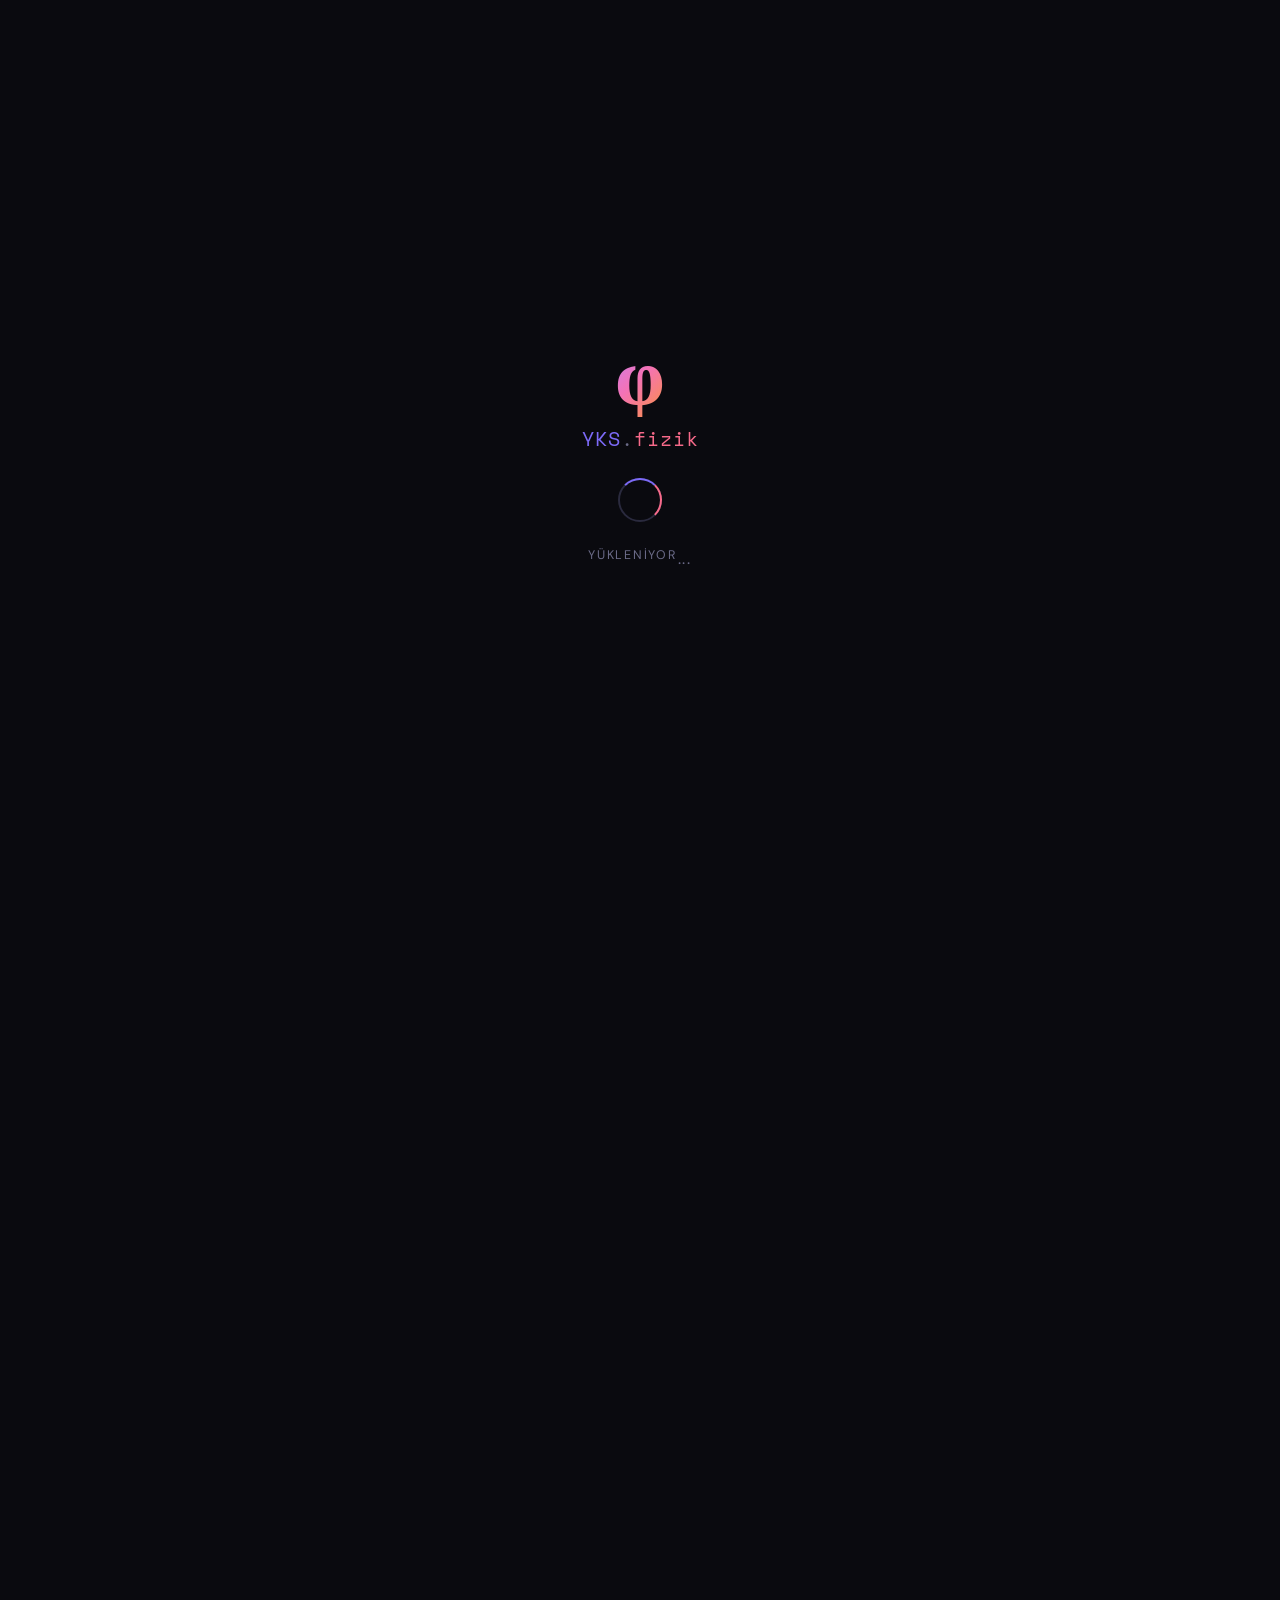
==== index.html @ a33276f8 "Add files via upload" ====
<!DOCTYPE html>
<html lang="tr">
<head>
<meta charset="UTF-8">
<meta name="viewport" content="width=device-width, initial-scale=1.0, viewport-fit=cover">
<meta name="theme-color" content="#0a0a0f">
<meta name="apple-mobile-web-app-capable" content="yes">
<meta name="apple-mobile-web-app-status-bar-style" content="black-translucent">
<title>YKS Fizik Formülleri</title>
<link href="https://fonts.googleapis.com/css2?family=Space+Mono:wght@400;700&family=Crimson+Pro:ital,wght@0,300;0,600;1,300&family=DM+Sans:wght@300;400;500&display=swap" rel="stylesheet">
<style>
  :root {
    --bg: #0a0a0f;
    --surface: #12121a;
    --card: #1a1a26;
    --border: #2a2a3e;
    --accent: #7c6af7;
    --accent2: #f76a8a;
    --accent3: #6af7c8;
    --text: #e8e8f0;
    --muted: #6b6b88;
    --tyt: #f7c26a;
    --ayt: #6af7c8;
  }

  [data-theme="light"] {
    --bg: #f4f4f8;
    --surface: #ffffff;
    --card: #ffffff;
    --border: #dcdce8;
    --accent: #6355d8;
    --accent2: #e84d73;
    --accent3: #0db88a;
    --text: #1a1a2e;
    --muted: #7a7a9a;
    --tyt: #c47d0a;
    --ayt: #0db88a;
  }

  /* ─── TEMA SEÇİCİ ──────────────────────────────────── */
  #themePicker {
    position: fixed;
    inset: 0;
    z-index: 9998;
    background: rgba(0,0,0,0.75);
    backdrop-filter: blur(12px);
    -webkit-backdrop-filter: blur(12px);
    display: flex;
    flex-direction: column;
    align-items: center;
    justify-content: center;
    gap: 2rem;
    opacity: 0;
    transition: opacity 0.5s ease;
    pointer-events: none;
  }
  #themePicker.visible {
    opacity: 1;
    pointer-events: all;
  }
  #themePicker.hide {
    opacity: 0;
    pointer-events: none;
  }

  .tp-title {
    font-family: 'Crimson Pro', serif;
    font-style: italic;
    font-weight: 300;
    font-size: clamp(1.6rem, 5vw, 2.4rem);
    color: #fff;
    letter-spacing: 0.03em;
    text-align: center;
  }
  .tp-subtitle {
    font-size: 0.85rem;
    color: rgba(255,255,255,0.5);
    text-align: center;
    margin-top: -1.4rem;
    letter-spacing: 0.05em;
  }

  .tp-cards {
    display: flex;
    gap: 1.5rem;
    flex-wrap: wrap;
    justify-content: center;
    padding: 0 1rem;
  }

  .tp-card {
    width: 160px;
    border-radius: 20px;
    padding: 0;
    cursor: pointer;
    border: 2px solid transparent;
    transition: transform 0.28s cubic-bezier(0.34,1.56,0.64,1),
                border-color 0.2s ease,
                box-shadow 0.25s ease;
    overflow: hidden;
    background: none;
    opacity: 0;
    animation: tpCardIn 0.5s cubic-bezier(0.34,1.56,0.64,1) forwards;
  }
  .tp-card.dark-card  { animation-delay: 0.15s; }
  .tp-card.light-card { animation-delay: 0.28s; }
  @keyframes tpCardIn {
    from { opacity:0; transform:translateY(28px) scale(0.88); }
    to   { opacity:1; transform:translateY(0) scale(1); }
  }
  .tp-card:hover  { transform: translateY(-8px) scale(1.04); }
  .tp-card:active { transform: scale(0.97); }
  .tp-card.dark-card  { box-shadow: 0 8px 32px rgba(0,0,0,0.5); }
  .tp-card.light-card { box-shadow: 0 8px 32px rgba(0,0,0,0.25); }
  .tp-card.dark-card:hover  { border-color:#7c6af7; box-shadow:0 16px 48px rgba(124,106,247,0.45); }
  .tp-card.light-card:hover { border-color:#6355d8; box-shadow:0 16px 48px rgba(99,85,216,0.4); }

  /* Dark preview */
  .tp-preview {
    width: 100%;
    height: 110px;
    position: relative;
    overflow: hidden;
  }
  .tp-preview-dark {
    background: #0a0a0f;
  }
  .tp-preview-light {
    background: #f4f4f8;
  }
  .tp-prev-bar {
    height: 18px;
    border-bottom: 1px solid;
    display: flex;
    align-items: center;
    padding: 0 8px;
    gap: 5px;
  }
  .tp-prev-bar-dark  { background: #12121a; border-color: #2a2a3e; }
  .tp-prev-bar-light { background: #ffffff; border-color: #dcdce8; }
  .tp-prev-dot { width: 5px; height: 5px; border-radius: 50%; }
  .tp-prev-line {
    margin: 6px 8px 3px;
    border-radius: 3px;
    height: 5px;
  }
  .tp-prev-line-dark  { background: #2a2a3e; }
  .tp-prev-line-light { background: #dcdce8; }
  .tp-prev-accent-dark  { background: #7c6af7; }
  .tp-prev-accent-light { background: #6355d8; }
  .tp-prev-card {
    margin: 5px 8px;
    border-radius: 6px;
    height: 28px;
    border: 1px solid;
  }
  .tp-prev-card-dark  { background: #1a1a26; border-color: #2a2a3e; }
  .tp-prev-card-light { background: #ffffff; border-color: #dcdce8; }

  .tp-card-label {
    padding: 0.65rem 1rem;
    font-family: 'DM Sans', sans-serif;
    font-size: 0.82rem;
    font-weight: 500;
    letter-spacing: 0.06em;
    text-transform: uppercase;
    display: flex;
    align-items: center;
    justify-content: space-between;
  }
  .tp-card-label-dark  { background: #12121a; color: #e8e8f0; }
  .tp-card-label-light { background: #ffffff; color: #1a1a2e; }
  .tp-badge {
    font-size: 0.65rem;
    padding: 2px 6px;
    border-radius: 20px;
  }
  .tp-badge-dark  { background: rgba(124,106,247,0.2); color: #7c6af7; }
  .tp-badge-light { background: rgba(99,85,216,0.12); color: #6355d8; }

  /* Tema toggle butonu header'da */
  .theme-toggle {
    background: var(--card);
    border: 1px solid var(--border);
    border-radius: 8px;
    padding: 0.3rem 0.6rem;
    cursor: pointer;
    font-size: 1rem;
    color: var(--muted);
    transition: all 0.2s, transform 0.18s cubic-bezier(0.34,1.56,0.64,1);
    flex-shrink: 0;
    line-height: 1;
  }
  .theme-toggle:hover  { border-color: var(--accent); color: var(--accent); transform: rotate(20deg) scale(1.15); }
  .theme-toggle:active { transform: scale(0.9); }
  /* ────────────────────────────────────────────────── */

  * { margin: 0; padding: 0; box-sizing: border-box; -webkit-tap-highlight-color: transparent; }

  html {
    overflow-x: hidden;
    max-width: 100%;
  }

  button { touch-action: manipulation; }

  body {
    background: var(--bg);
    color: var(--text);
    font-family: 'DM Sans', sans-serif;
    min-height: 100vh;
    overflow-x: hidden;
    max-width: 100%;
    width: 100%;
  }

  /* ─── LOADER ─────────────────────────────────────── */
  #loader {
    position: fixed; inset: 0; z-index: 9999; background: var(--bg);
    display: flex; flex-direction: column; align-items: center;
    justify-content: center; gap: 1.6rem;
    transition: opacity 0.7s ease, transform 0.7s ease;
  }
  #loader.hide { opacity: 0; transform: scale(1.04); pointer-events: none; }

  .loader-brand {
    display: flex; flex-direction: column; align-items: center; gap: 0.4rem;
    opacity: 0; animation: loaderFadeUp 0.7s cubic-bezier(0.34,1.56,0.64,1) 0.15s forwards;
  }
  .loader-phi {
    font-family: 'Crimson Pro', serif; font-size: 5rem; font-weight: 700;
    line-height: 1; opacity: 0;
    background: linear-gradient(135deg, #c084fc 0%, #f472b6 50%, #fb923c 100%);
    -webkit-background-clip: text; -webkit-text-fill-color: transparent; background-clip: text;
    animation: loaderFadeUp 0.7s cubic-bezier(0.34,1.56,0.64,1) 0.15s forwards,
               loaderPhiPulse 3s ease-in-out 1s infinite;
  }
  @keyframes loaderPhiPulse {
    0%,100% { filter: drop-shadow(0 0 16px rgba(192,132,252,0.5)); }
    50%     { filter: drop-shadow(0 0 36px rgba(244,114,182,0.9)); }
  }
  .loader-name { font-family: 'Space Mono', monospace; font-size: 1.25rem; letter-spacing: 0.05em; }
  .loader-yks   { color: var(--accent); }
  .loader-dot-sep { color: var(--muted); }
  .loader-fizik { color: var(--accent2); }

  .loader-spinner {
    width: 44px; height: 44px; position: relative; opacity: 0;
    animation: loaderFadeUp 0.6s ease 0.45s forwards;
  }
  .loader-spinner::before, .loader-spinner::after {
    content: ''; position: absolute; inset: 0; border-radius: 50%;
  }
  .loader-spinner::before { border: 2px solid var(--border); }
  .loader-spinner::after {
    border: 2px solid transparent;
    border-top-color: var(--accent); border-right-color: var(--accent2);
    animation: spin 0.9s cubic-bezier(0.5,0.1,0.5,0.9) infinite;
  }
  @keyframes spin { to { transform: rotate(360deg); } }

  .loader-status {
    font-family: 'DM Sans', sans-serif; font-size: 0.78rem;
    color: var(--muted); letter-spacing: 0.14em; text-transform: uppercase;
    opacity: 0; animation: loaderFadeUp 0.6s ease 0.65s forwards;
    display: flex; align-items: flex-end; gap: 1px;
  }
  .loader-dots span {
    display: inline-block;
    animation: dotBounce 1.4s ease-in-out infinite;
    font-size: 1rem; line-height: 0.5; vertical-align: bottom;
  }
  .loader-dots span:nth-child(1) { animation-delay: 0s; }
  .loader-dots span:nth-child(2) { animation-delay: 0.2s; }
  .loader-dots span:nth-child(3) { animation-delay: 0.4s; }
  @keyframes dotBounce {
    0%,80%,100% { opacity:0.3; transform:translateY(0); }
    40%          { opacity:1;   transform:translateY(-4px); }
  }

  @keyframes loaderFadeUp {
    from { opacity:0; transform:translateY(14px); }
    to   { opacity:1; transform:none; }
  }
  [data-theme="light"] #loader { background: #f4f4f8; }
  [data-theme="light"] .loader-spinner::before { border-color: #dcdce8; }
  [data-theme="light"] .loader-spinner::after  { border-top-color:#6355d8; border-right-color:#e84d73; }

  /* Ana içerik başlangıçta gizli */
  body.loading header,
  body.loading .hero,
  body.loading .main-layout,
  body.loading footer {
    opacity: 0;
    pointer-events: none;
  }
  body.site-reveal header,
  body.site-reveal .hero,
  body.site-reveal .main-layout,
  body.site-reveal footer {
    animation: revealSection 0.7s ease forwards;
  }
  body.site-reveal .hero    { animation-delay: 0.08s; }
  body.site-reveal .main-layout { animation-delay: 0.16s; }
  body.site-reveal footer   { animation-delay: 0.22s; }

  @keyframes revealSection {
    from { opacity: 0; transform: translateY(18px); }
    to   { opacity: 1; transform: none; }
  }
  /* ─────────────────────────────────────────────────── */


  body::before {
    content: '';
    position: fixed;
    inset: 0;
    background-image: url("data:image/svg+xml,%3Csvg viewBox='0 0 256 256' xmlns='http://www.w3.org/2000/svg'%3E%3Cfilter id='noise'%3E%3CfeTurbulence type='fractalNoise' baseFrequency='0.9' numOctaves='4' stitchTiles='stitch'/%3E%3C/filter%3E%3Crect width='100%25' height='100%25' filter='url(%23noise)' opacity='0.04'/%3E%3C/svg%3E");
    pointer-events: none;
    z-index: 0;
  }

  header {
    position: sticky;
    top: 0;
    z-index: 100;
    background: rgba(10,10,15,0.92);
    backdrop-filter: blur(20px);
    -webkit-backdrop-filter: blur(20px);
    border-bottom: 1px solid var(--border);
    padding: 0 2rem;
    display: flex;
    align-items: center;
    justify-content: space-between;
    height: 64px;
    gap: 1rem;
    width: 100%;
    max-width: 100vw;
  }

  .logo {
    font-family: 'Space Mono', monospace;
    font-size: 1.1rem;
    color: var(--accent);
    letter-spacing: -0.02em;
    flex-shrink: 0;
  }
  .logo span { color: var(--accent2); }
  .logo-search-icon { display: none; font-size: 0.8rem; opacity: 0.7; }

  .header-center {
    flex: 1;
    display: flex;
    justify-content: center;
  }

  .header-right {
    display: flex;
    gap: 0.5rem;
    align-items: center;
    flex-shrink: 0;
  }
  .search-bar {
    display: flex;
    align-items: center;
    gap: 0.5rem;
    background: var(--card);
    border: 1px solid var(--border);
    border-radius: 10px;
    padding: 0.45rem 1rem;
    width: 260px;
    transition: width 0.38s cubic-bezier(0.4,0,0.2,1),
                border-color 0.25s ease,
                background 0.25s ease,
                box-shadow 0.25s ease,
                border-radius 0.25s ease;
  }
  .search-bar:focus-within {
    border-color: var(--accent);
    background: rgba(124,106,247,0.07);
    box-shadow: 0 0 0 3px rgba(124,106,247,0.15), 0 4px 24px rgba(124,106,247,0.12);
    width: 320px;
    border-radius: 12px;
  }
  .search-bar input {
    background: none;
    border: none;
    outline: none;
    color: var(--text);
    font-family: 'DM Sans', sans-serif;
    font-size: 0.9rem;
    width: 100%;
    transition: font-size 0.2s ease;
  }
  .search-bar:focus-within input { font-size: 0.95rem; }
  .search-bar input::placeholder { color: var(--muted); transition: color 0.2s; }
  .search-bar:focus-within input::placeholder { color: rgba(107,107,136,0.45); }
  .search-icon {
    color: var(--muted);
    font-size: 0.9rem;
    flex-shrink: 0;
    transition: transform 0.35s cubic-bezier(0.34,1.56,0.64,1), color 0.2s;
  }
  .search-bar:focus-within .search-icon {
    color: var(--accent);
    transform: scale(1.25) rotate(-10deg);
  }
  .search-clear-btn, .search-go-btn {
    background: none; border: none; cursor: pointer;
    color: var(--muted); font-size: 0.85rem; padding: 0 2px;
    line-height: 1; flex-shrink: 0;
    transition: color 0.15s, transform 0.15s;
  }
  .search-clear-btn:hover { color: var(--accent2); transform: scale(1.2); }
  .search-go-btn { font-size: 1rem; }
  .search-go-btn:hover { color: var(--accent); transform: scale(1.15); }

  /* ─── MOBİL ARAMA OVERLAY ─────────────────────── */
  #mobileSearchOverlay {
    display: none;
    position: fixed;
    top: 0; left: 0; right: 0; bottom: 0;
    z-index: 500;
    background: rgba(0,0,0,0.55);
    backdrop-filter: blur(6px);
    -webkit-backdrop-filter: blur(6px);
    opacity: 0;
    transition: opacity 0.25s ease;
    align-items: flex-start;
    justify-content: center;
    padding-top: 12px;
  }
  #mobileSearchOverlay.open    { display: flex; opacity: 1; }
  #mobileSearchOverlay.closing { opacity: 0; }
  .mobile-search-bar {
    display: flex; align-items: center; gap: 0.5rem;
    background: var(--card); border: 1.5px solid var(--accent);
    border-radius: 14px; padding: 0.65rem 1rem;
    width: calc(100vw - 2rem); max-width: 460px;
    box-shadow: 0 8px 32px rgba(124,106,247,0.25);
    animation: mobileSearchIn 0.3s cubic-bezier(0.34,1.56,0.64,1) both;
  }
  @keyframes mobileSearchIn {
    from { opacity:0; transform: translateY(-16px) scale(0.96); }
    to   { opacity:1; transform: none; }
  }
  .mobile-search-bar input {
    background: none; border: none; outline: none;
    color: var(--text); font-family: 'DM Sans', sans-serif;
    font-size: 1rem; width: 100%;
  }
  .mobile-search-bar input::placeholder { color: var(--muted); }
  .mobile-search-close {
    background: none; border: none; cursor: pointer;
    color: var(--muted); font-size: 1.1rem; flex-shrink: 0;
    transition: color 0.15s, transform 0.2s;
  }
  .mobile-search-close:hover { color: var(--accent2); transform: rotate(90deg); }
  /* ────────────────────────────────────────────────── */

  .welcome-type {
    font-family: 'Crimson Pro', serif;
    font-style: italic;
    font-weight: 400;
    font-size: 1.15rem;
    letter-spacing: 0.06em;
    white-space: nowrap;
    overflow: hidden;
    background: linear-gradient(
      110deg,
      #c084fc 0%,
      #f472b6 30%,
      #fb923c 55%,
      #a78bfa 80%,
      #c084fc 100%
    );
    background-size: 200% auto;
    -webkit-background-clip: text;
    -webkit-text-fill-color: transparent;
    background-clip: text;
    animation: welcomeShimmer 3.5s linear infinite;
    filter: drop-shadow(0 0 8px rgba(192,132,252,0.35));
  }
  @keyframes welcomeShimmer {
    0%   { background-position: 0% center; }
    100% { background-position: 200% center; }
  }
  [data-theme="light"] .welcome-type {
    background: linear-gradient(110deg, #7c3aed 0%, #db2777 35%, #ea580c 60%, #6d28d9 100%);
    background-size: 200% auto;
    -webkit-background-clip: text;
    -webkit-text-fill-color: transparent;
    background-clip: text;
    filter: drop-shadow(0 0 6px rgba(124,58,237,0.2));
    animation: welcomeShimmer 3.5s linear infinite;
  }
  .badge-filter {
    padding: 0.3rem 0.8rem;
    border-radius: 20px;
    font-size: 0.75rem;
    font-weight: 500;
    cursor: pointer;
    border: 1px solid transparent;
    transition: all 0.2s;
    letter-spacing: 0.05em;
    text-transform: uppercase;
  }
  .badge-filter.tyt { border-color: var(--tyt); color: var(--tyt); }
  .badge-filter.tyt.active, .badge-filter.tyt:hover { background: var(--tyt); color: #0a0a0f; }
  .badge-filter.ayt { border-color: var(--ayt); color: var(--ayt); }
  .badge-filter.ayt.active, .badge-filter.ayt:hover { background: var(--ayt); color: #0a0a0f; }
  .badge-filter.all { border-color: var(--accent); color: var(--accent); }
  .badge-filter.all.active, .badge-filter.all:hover { background: var(--accent); color: #fff; }

  /* HERO */
  .hero {
    text-align: center;
    padding: 4rem 2rem 2rem;
    position: relative;
    width: 100%;
    box-sizing: border-box;
  }
  .hero-glow {
    position: absolute;
    top: 0; left: 50%; transform: translateX(-50%);
    width: 600px; height: 300px;
    background: radial-gradient(ellipse, rgba(124,106,247,0.15) 0%, transparent 70%);
    pointer-events: none;
  }
  .hero h1 {
    font-family: 'Crimson Pro', serif;
    font-size: clamp(2.5rem, 6vw, 4.5rem);
    font-weight: 300;
    line-height: 1.1;
    letter-spacing: -0.02em;
    margin-bottom: 1rem;
  }
  .hero h1 em { font-style: italic; color: var(--accent); }
  .hero p { color: var(--muted); font-size: 1rem; max-width: 500px; margin: 0 auto 2rem; }

  .stats-row {
    display: flex;
    justify-content: center;
    gap: 3rem;
    margin-bottom: 1rem;
  }
  .stat { text-align: center; }
  .stat-num {
    font-family: 'Space Mono', monospace;
    font-size: 1.6rem;
    color: var(--accent);
    display: block;
  }
  .stat-label { font-size: 0.75rem; color: var(--muted); text-transform: uppercase; letter-spacing: 0.1em; }

  /* LAYOUT */
  .main-layout {
    display: grid;
    grid-template-columns: 260px 1fr;
    gap: 0;
    max-width: 1400px;
    width: 100%;
    margin: 0 auto;
    padding: 0 1rem 4rem;
    box-sizing: border-box;
  }

  /* SIDEBAR */
  .sidebar {
    position: sticky;
    top: 64px;
    height: calc(100vh - 64px);
    overflow-y: auto;
    padding: 1.5rem 1rem;
    border-right: 1px solid var(--border);
    scrollbar-width: thin;
    scrollbar-color: var(--border) transparent;
    z-index: 10;
  }

  .sidebar-section { margin-bottom: 1.5rem; }
  .sidebar-sep { display: none; }
  .sidebar-title {
    font-size: 0.65rem;
    color: var(--muted);
    text-transform: uppercase;
    letter-spacing: 0.15em;
    margin-bottom: 0.5rem;
    padding-left: 0.5rem;
  }

  .nav-item {
    display: flex;
    align-items: center;
    gap: 0.6rem;
    padding: 0.5rem 0.8rem;
    border-radius: 6px;
    cursor: pointer;
    transition: all 0.18s ease, transform 0.15s cubic-bezier(0.34,1.56,0.64,1);
    font-size: 0.875rem;
    color: var(--muted);
    margin-bottom: 2px;
    border: 1px solid transparent;
  }
  .nav-item:hover  { background: var(--card); color: var(--text); transform: translateX(3px); }
  .nav-item:active { transform: scale(0.97) translateX(2px); }
  .nav-item.active { background: rgba(124,106,247,0.15); color: var(--accent); border-color: rgba(124,106,247,0.3); transform: translateX(3px); }
  .nav-item .nav-icon { font-size: 1rem; width: 20px; text-align: center; }
  .nav-item .nav-badge {
    margin-left: auto;
    font-family: 'Space Mono', monospace;
    font-size: 0.65rem;
    padding: 1px 5px;
    border-radius: 3px;
    background: var(--border);
    color: var(--muted);
  }
  .nav-item.active .nav-badge { background: rgba(124,106,247,0.3); color: var(--accent); }
  .nav-tyt .nav-badge { background: rgba(247,194,106,0.15); color: var(--tyt); }
  .nav-ayt .nav-badge { background: rgba(106,247,200,0.15); color: var(--ayt); }

  /* CONTENT */
  .content { padding: 1.5rem 2rem; }

  /* TOPIC SECTION */
  .topic-section { margin-bottom: 3rem; animation: fadeIn 0.4s ease; }
  @keyframes fadeIn { from { opacity: 0; transform: translateY(12px); } to { opacity: 1; transform: none; } }

  .topic-header {
    display: flex;
    align-items: center;
    gap: 1rem;
    margin-bottom: 1.2rem;
    padding-bottom: 0.8rem;
    border-bottom: 1px solid var(--border);
  }
  .topic-icon { font-size: 1.8rem; }
  .topic-title-group h2 {
    font-family: 'Crimson Pro', serif;
    font-size: 1.6rem;
    font-weight: 600;
    letter-spacing: -0.02em;
  }
  .topic-title-group p { color: var(--muted); font-size: 0.8rem; }
  .topic-level {
    margin-left: auto;
    display: flex;
    gap: 0.3rem;
  }
  .level-pill {
    font-size: 0.65rem;
    font-weight: 600;
    padding: 2px 8px;
    border-radius: 20px;
    letter-spacing: 0.08em;
    text-transform: uppercase;
  }
  .level-pill.tyt { background: rgba(247,194,106,0.15); color: var(--tyt); border: 1px solid rgba(247,194,106,0.3); }
  .level-pill.ayt { background: rgba(106,247,200,0.15); color: var(--ayt); border: 1px solid rgba(106,247,200,0.3); }

  /* FORMULA GRID */
  .formula-grid {
    display: grid;
    grid-template-columns: repeat(auto-fill, minmax(300px, 1fr));
    gap: 1rem;
  }

  .formula-card::before {
    content: '';
    position: absolute;
    top: 0; left: 0; right: 0;
    height: 2px;
    background: linear-gradient(90deg, var(--accent), var(--accent2));
    opacity: 0;
    transition: opacity 0.2s;
  }
  .formula-card:hover { border-color: rgba(124,106,247,0.4); transform: translateY(-2px); box-shadow: 0 8px 32px rgba(124,106,247,0.1); }
  .formula-card:hover::before { opacity: 1; }
  .formula-card.bookmarked { border-color: rgba(247,194,106,0.4); }
  .formula-card.bookmarked::before { background: linear-gradient(90deg, var(--tyt), var(--accent2)); opacity: 1; }

  .formula-name {
    font-size: 0.75rem;
    text-transform: uppercase;
    letter-spacing: 0.1em;
    color: var(--muted);
    margin-bottom: 0.6rem;
    display: flex;
    align-items: center;
    justify-content: space-between;
  }
  .formula-name .bm-btn {
    background: none;
    border: none;
    cursor: pointer;
    color: var(--muted);
    font-size: 0.9rem;
    transition: color 0.2s, transform 0.3s cubic-bezier(0.34,1.56,0.64,1);
    padding: 0;
  }
  .formula-name .bm-btn:hover  { color: var(--tyt); transform: scale(1.3) rotate(10deg); }
  .formula-name .bm-btn:active { transform: scale(0.9); }
  .formula-name .bm-btn.active { color: var(--tyt); animation: starPop 0.4s cubic-bezier(0.34,1.56,0.64,1); }
  @keyframes starPop {
    0%   { transform: scale(1); }
    40%  { transform: scale(1.6) rotate(20deg); }
    100% { transform: scale(1) rotate(0deg); }
  }

  .formula-eq {
    font-family: 'Space Mono', monospace;
    font-size: 1.1rem;
    color: var(--text);
    margin-bottom: 0.8rem;
    line-height: 1.6;
    background: rgba(255,255,255,0.03);
    padding: 0.6rem 0.8rem;
    border-radius: 6px;
    border-left: 2px solid var(--accent);
    word-break: break-word;
    overflow-wrap: anywhere;
    white-space: pre-wrap;
    max-width: 100%;
  }
  .formula-eq sub, .formula-eq sup { font-size: 0.7em; }

  .formula-vars {
    display: flex;
    flex-wrap: wrap;
    gap: 0.4rem;
    margin-bottom: 0.8rem;
  }
  .var-tag {
    font-family: 'Space Mono', monospace;
    font-size: 0.7rem;
    padding: 2px 8px;
    background: var(--surface);
    border: 1px solid var(--border);
    border-radius: 4px;
    color: var(--accent3);
  }
  .var-tag span { color: var(--muted); }

  .formula-note {
    font-size: 0.78rem;
    color: var(--muted);
    line-height: 1.5;
    border-top: 1px solid var(--border);
    padding-top: 0.6rem;
    display: none;
  }
  .formula-card.expanded .formula-note { display: block; }
  .expand-btn {
    background: none;
    border: none;
    cursor: pointer;
    color: var(--muted);
    font-size: 0.72rem;
    margin-top: 0.5rem;
    padding: 0;
    transition: color 0.2s, transform 0.2s ease;
    display: flex;
    align-items: center;
    gap: 0.3rem;
  }
  .expand-btn:hover  { color: var(--accent); transform: translateX(2px); }
  .expand-btn:active { transform: scale(0.95); }

  .formula-card {
    background: var(--card);
    border: 1px solid var(--border);
    border-radius: 12px;
    padding: 1.2rem;
    transition: border-color 0.2s, transform 0.22s cubic-bezier(0.34,1.56,0.64,1), box-shadow 0.2s;
    position: relative;
    overflow: hidden;
    cursor: pointer;
  }
  .formula-card:active { transform: scale(0.98); }

  /* PROGRESS BAR */
  .progress-section {
    background: var(--card);
    border: 1px solid var(--border);
    border-radius: 12px;
    padding: 1rem 1.5rem;
    margin-bottom: 2rem;
  }
  .progress-title { font-size: 0.8rem; color: var(--muted); margin-bottom: 0.5rem; }
  .progress-bar-outer { background: var(--border); border-radius: 4px; height: 6px; overflow: hidden; }
  .progress-bar-inner { height: 100%; background: linear-gradient(90deg, var(--accent), var(--accent2)); border-radius: 4px; transition: width 0.4s; }

  /* EMPTY STATE */
  .empty-state {
    text-align: center;
    padding: 4rem 2rem;
    color: var(--muted);
    display: none;
  }
  .empty-state.visible { display: block; }
  .empty-state h3 { font-size: 1.2rem; margin-bottom: 0.5rem; color: var(--text); }

  /* QUICK QUIZ */
  .quiz-banner {
    background: linear-gradient(135deg, rgba(124,106,247,0.15), rgba(247,106,138,0.1));
    border: 1px solid rgba(124,106,247,0.3);
    border-radius: 12px;
    padding: 1.2rem 1.5rem;
    margin-bottom: 2rem;
    display: flex;
    align-items: center;
    gap: 1rem;
  }
  .quiz-icon { font-size: 2rem; }
  .quiz-text h3 { font-size: 1rem; font-weight: 500; margin-bottom: 0.2rem; }
  .quiz-text p { font-size: 0.8rem; color: var(--muted); }
  .quiz-btn {
    margin-left: auto;
    background: var(--accent);
    color: white;
    border: none;
    padding: 0.5rem 1.2rem;
    border-radius: 8px;
    cursor: pointer;
    font-family: 'DM Sans', sans-serif;
    font-size: 0.85rem;
    font-weight: 500;
    white-space: nowrap;
    transition: opacity 0.2s, transform 0.18s cubic-bezier(0.34,1.56,0.64,1), box-shadow 0.2s;
  }
  .quiz-btn:hover  { opacity:0.9; transform:scale(1.06); box-shadow:0 4px 18px rgba(124,106,247,0.4); }
  .quiz-btn:active { transform:scale(0.96); }

  /* MODAL */
  .modal-overlay {
    display: none;
    position: fixed;
    inset: 0;
    background: rgba(0,0,0,0.7);
    backdrop-filter: blur(8px);
    -webkit-backdrop-filter: blur(8px);
    z-index: 1000;
    align-items: center;
    justify-content: center;
    opacity: 0;
  }
  .modal-overlay.open {
    display: flex;
    animation: overlayIn 0.3s ease forwards;
  }
  .modal-overlay.closing {
    display: flex;
    animation: overlayOut 0.28s ease forwards;
  }
  @keyframes overlayIn  { from { opacity:0 } to { opacity:1 } }
  @keyframes overlayOut { from { opacity:1 } to { opacity:0 } }

  .modal {
    background: var(--card);
    border: 1px solid var(--border);
    border-radius: 16px;
    padding: 2rem;
    max-width: 480px;
    width: 90%;
    position: relative;
    animation: modalIn 0.35s cubic-bezier(0.34,1.56,0.64,1) forwards;
  }
  .modal-overlay.closing .modal {
    animation: modalOut 0.25s ease forwards;
  }
  @keyframes modalIn  { from { opacity:0; transform:scale(0.88) translateY(24px) } to { opacity:1; transform:scale(1) translateY(0) } }
  @keyframes modalOut { from { opacity:1; transform:scale(1) translateY(0) } to { opacity:0; transform:scale(0.92) translateY(12px) } }
  .modal h3 { font-family: 'Crimson Pro', serif; font-size: 1.6rem; margin-bottom: 0.3rem; }
  .modal-q { color: var(--muted); font-size: 0.9rem; margin-bottom: 1.5rem; }
  .modal-formula {
    font-family: 'Space Mono', monospace;
    font-size: 1.1rem;
    background: var(--surface);
    padding: 1rem;
    border-radius: 8px;
    text-align: center;
    margin-bottom: 1.5rem;
    border-left: 3px solid var(--accent);
  }
  .quiz-options { display: grid; gap: 0.6rem; }
  .quiz-option {
    background: var(--surface);
    border: 1px solid var(--border);
    border-radius: 8px;
    padding: 0.7rem 1rem;
    cursor: pointer;
    font-family: 'Space Mono', monospace;
    font-size: 0.9rem;
    text-align: left;
    color: var(--text);
    transition: all 0.18s ease, transform 0.18s cubic-bezier(0.34,1.56,0.64,1);
    animation: optionIn 0.3s ease both;
  }
  .quiz-option:nth-child(1) { animation-delay: 0.05s; }
  .quiz-option:nth-child(2) { animation-delay: 0.10s; }
  .quiz-option:nth-child(3) { animation-delay: 0.15s; }
  .quiz-option:nth-child(4) { animation-delay: 0.20s; }
  @keyframes optionIn { from { opacity:0; transform:translateX(-12px); } to { opacity:1; transform:none; } }
  .quiz-option:hover  { border-color:var(--accent); background:rgba(124,106,247,0.08); transform:translateX(4px); }
  .quiz-option:active { transform:scale(0.97); }
  .quiz-option.correct { border-color:var(--ayt); background:rgba(106,247,200,0.1); color:var(--ayt); animation:correctPop 0.4s cubic-bezier(0.34,1.56,0.64,1); }
  .quiz-option.wrong   { border-color:var(--accent2); background:rgba(247,106,138,0.1); color:var(--accent2); animation:wrongShake 0.4s ease; }
  @keyframes correctPop  { 0%{transform:scale(1)} 50%{transform:scale(1.04)} 100%{transform:scale(1)} }
  @keyframes wrongShake  { 0%{transform:translateX(0)} 20%{transform:translateX(-6px)} 40%{transform:translateX(6px)} 60%{transform:translateX(-4px)} 80%{transform:translateX(4px)} 100%{transform:translateX(0)} }
  .quiz-result { text-align: center; padding: 1rem; font-size: 0.9rem; color: var(--muted); display: none; }
  .quiz-result.show { display: block; }
  .close-modal {
    position: absolute;
    top: 1rem; right: 1rem;
    background: none; border: none;
    color: var(--muted); cursor: pointer;
    font-size: 1.2rem;
  }
  .modal-btns { display: flex; gap: 0.5rem; margin-top: 1rem; }
  .modal-btn {
    flex: 1;
    padding: 0.6rem;
    border-radius: 8px;
    border: none;
    cursor: pointer;
    font-family: 'DM Sans', sans-serif;
    font-size: 0.85rem;
    font-weight: 500;
    transition: opacity 0.2s;
    display: none;
  }
  .modal-btn.show { display: block; }
  .modal-btn.next { background: var(--accent); color: white; }
  .modal-btn.exit { background: var(--surface); color: var(--muted); border: 1px solid var(--border); }
  .modal-btn:hover  { opacity: 0.88; transform: translateY(-1px); }
  .modal-btn:active { transform: scale(0.97); opacity: 1; }
  .modal-btn { transition: opacity 0.2s, transform 0.18s cubic-bezier(0.34,1.56,0.64,1); }

  @media (max-width: 768px) {
    .main-layout { grid-template-columns: 1fr; padding: 0 0 3rem; }
    .sidebar {
      position: relative; height: auto; border-right: none;
      border-bottom: 1px solid var(--border); padding: 0.5rem 0.75rem;
      overflow-x: auto; overflow-y: hidden;
      -webkit-overflow-scrolling: touch; scrollbar-width: none;
      z-index: 20;
      top: auto;
    }
    .sidebar::-webkit-scrollbar { display: none; }
    /* Mobil sidebar: yatay chip şeridi */
    #sidebar {
      display: flex;
      flex-direction: row;
      flex-wrap: nowrap;
      gap: 0.35rem;
      align-items: center;
      padding-bottom: 2px;
    }
    .sidebar-section { display: contents; }
    .sidebar-title { display: none; }
    .sidebar-sep {
      display: block;
      width: 1px;
      min-width: 1px;
      height: 22px;
      background: var(--border);
      flex-shrink: 0;
      align-self: center;
      margin: 0 2px;
    }
    .nav-item {
      flex-shrink: 0;
      padding: 0.32rem 0.7rem;
      font-size: 0.75rem;
      border-radius: 20px;
      white-space: nowrap;
      transform: none !important;
      margin-bottom: 0;
    }
    .nav-item:hover  { transform: none !important; }
    .nav-item .nav-icon { font-size: 0.8rem; width: auto; }
    .nav-item .nav-badge { font-size: 0.58rem; padding: 1px 4px; }
    /* Header mobil */
    header { padding: 0 0.85rem; gap: 0.5rem; max-width: 100vw; }
    .header-center { display: none; }
    .logo-search-icon { display: inline; }
    .logo {
      font-size: 0.92rem; cursor: pointer;
      padding: 0.28rem 0.65rem;
      background: var(--card);
      border: 1px solid var(--border);
      border-radius: 10px;
      transition: border-color 0.2s, transform 0.18s cubic-bezier(0.34,1.56,0.64,1);
      user-select: none;
      display: flex; align-items: center; gap: 0.3rem;
    }
    .logo:active { transform: scale(0.94); }
    .welcome-type { font-size: 0.82rem; }
    .content { padding: 0.75rem; width: 100%; box-sizing: border-box; }
    .formula-grid { grid-template-columns: 1fr; width: 100%; }
    .formula-card { width: 100%; box-sizing: border-box; }
    .formula-eq { font-size: 0.88rem; }
    .quiz-option { font-size: 0.8rem; word-break: break-word; }
    .modal { padding: 1.25rem; width: 95%; }
    .bm-btn { min-width: 28px; min-height: 28px; display: flex; align-items: center; justify-content: center; }
    .stats-row { gap: 1.5rem; }
    .hero { padding: 2rem 0.75rem 1.25rem; }
  }
  @media (max-width: 380px) {
    .logo { font-size: 0.82rem; }
    .welcome-type { font-size: 0.72rem; }
  }

  /* ─── FORMÜL DETAY MODALİ ─────────────────────────── */
  #formulaModal {
    display: none;
    position: fixed;
    inset: 0;
    z-index: 2000;
    align-items: center;
    justify-content: center;
    background: rgba(0,0,0,0);
    backdrop-filter: blur(0px);
    -webkit-backdrop-filter: blur(0px);
    transition: background 0.35s ease, backdrop-filter 0.35s ease, -webkit-backdrop-filter 0.35s ease;
  }
  #formulaModal.open {
    display: flex;
    background: rgba(0,0,0,0.72);
    backdrop-filter: blur(10px);
    -webkit-backdrop-filter: blur(10px);
    animation: fmOverlayIn 0.35s ease forwards;
  }
  #formulaModal.closing {
    animation: fmOverlayOut 0.28s ease forwards;
  }
  @keyframes fmOverlayIn  { from { opacity:0 } to { opacity:1 } }
  @keyframes fmOverlayOut { from { opacity:1 } to { opacity:0 } }

  .fm-box {
    background: var(--card);
    border: 1px solid var(--border);
    border-radius: 20px;
    padding: 2rem 2rem 1.5rem;
    max-width: 520px;
    width: 92%;
    position: relative;
    animation: fmBoxIn 0.4s cubic-bezier(0.34,1.56,0.64,1) forwards;
    overflow: hidden;
  }
  #formulaModal.closing .fm-box {
    animation: fmBoxOut 0.26s ease forwards;
  }
  @keyframes fmBoxIn  {
    from { opacity:0; transform: scale(0.6) translateY(40px); }
    to   { opacity:1; transform: scale(1) translateY(0); }
  }
  @keyframes fmBoxOut {
    from { opacity:1; transform: scale(1) translateY(0); }
    to   { opacity:0; transform: scale(0.75) translateY(20px); }
  }

  /* Üst gradient şerit */
  .fm-box::before {
    content: '';
    position: absolute;
    top: 0; left: 0; right: 0;
    height: 3px;
    background: linear-gradient(90deg, var(--accent), var(--accent2), var(--accent3));
    border-radius: 20px 20px 0 0;
  }

  .fm-close {
    position: absolute;
    top: 1rem; right: 1rem;
    background: var(--surface);
    border: 1px solid var(--border);
    border-radius: 8px;
    width: 32px; height: 32px;
    cursor: pointer;
    color: var(--muted);
    font-size: 1rem;
    display: flex; align-items: center; justify-content: center;
    transition: all 0.2s, transform 0.2s cubic-bezier(0.34,1.56,0.64,1);
  }
  .fm-close:hover  { border-color: var(--accent2); color: var(--accent2); transform: rotate(90deg) scale(1.1); }
  .fm-close:active { transform: scale(0.88); }

  .fm-topic-badge {
    font-size: 0.65rem;
    text-transform: uppercase;
    letter-spacing: 0.12em;
    color: var(--accent);
    font-family: 'Space Mono', monospace;
    margin-bottom: 0.5rem;
    display: flex;
    align-items: center;
    gap: 0.4rem;
  }

  .fm-title {
    font-family: 'Crimson Pro', serif;
    font-size: 1.7rem;
    font-weight: 600;
    letter-spacing: -0.02em;
    margin-bottom: 1.2rem;
    line-height: 1.2;
    color: var(--text);
  }

  .fm-eq {
    font-family: 'Space Mono', monospace;
    font-size: 1.15rem;
    background: rgba(124,106,247,0.08);
    border: 1px solid rgba(124,106,247,0.25);
    border-left: 3px solid var(--accent);
    border-radius: 10px;
    padding: 1rem 1.2rem;
    color: var(--text);
    margin-bottom: 1.2rem;
    line-height: 1.7;
    word-break: break-word;
    overflow-wrap: anywhere;
    white-space: pre-wrap;
    animation: fmEqIn 0.5s ease 0.15s both;
  }
  @keyframes fmEqIn {
    from { opacity:0; transform: translateX(-10px); }
    to   { opacity:1; transform: none; }
  }

  .fm-vars {
    display: flex;
    flex-wrap: wrap;
    gap: 0.5rem;
    margin-bottom: 1.2rem;
    animation: fmEqIn 0.5s ease 0.22s both;
  }
  .fm-var-tag {
    font-family: 'Space Mono', monospace;
    font-size: 0.72rem;
    padding: 4px 10px;
    background: var(--surface);
    border: 1px solid var(--border);
    border-radius: 6px;
    color: var(--accent3);
    transition: transform 0.15s;
  }
  .fm-var-tag:hover { transform: translateY(-2px); }
  .fm-var-tag span  { color: var(--muted); }

  .fm-note {
    font-size: 0.83rem;
    color: var(--muted);
    line-height: 1.6;
    border-top: 1px solid var(--border);
    padding-top: 1rem;
    animation: fmEqIn 0.5s ease 0.3s both;
  }

  .fm-footer {
    display: flex;
    align-items: center;
    justify-content: space-between;
    margin-top: 1.2rem;
    padding-top: 1rem;
    border-top: 1px solid var(--border);
    animation: fmEqIn 0.5s ease 0.35s both;
  }
  .fm-bm-btn {
    background: var(--surface);
    border: 1px solid var(--border);
    border-radius: 8px;
    padding: 0.4rem 0.9rem;
    cursor: pointer;
    font-size: 0.8rem;
    color: var(--muted);
    font-family: 'DM Sans', sans-serif;
    display: flex; align-items: center; gap: 0.4rem;
    transition: all 0.2s, transform 0.2s cubic-bezier(0.34,1.56,0.64,1);
  }
  .fm-bm-btn:hover  { border-color: var(--tyt); color: var(--tyt); transform: scale(1.05); }
  .fm-bm-btn:active { transform: scale(0.95); }
  .fm-bm-btn.active { background: rgba(247,194,106,0.12); border-color: var(--tyt); color: var(--tyt); }
  .fm-level-pills { display: flex; gap: 0.4rem; }
  /* ────────────────────────────────────────────────── */
  [data-theme="light"] body::before { opacity: 0.02; }

  [data-theme="light"] header {
    background: rgba(244,244,248,0.92);
    border-bottom-color: var(--border);
  }

  [data-theme="light"] .formula-eq {
    background: rgba(0,0,0,0.04);
    color: var(--text);
  }

  [data-theme="light"] .formula-card {
    box-shadow: 0 2px 12px rgba(0,0,0,0.07);
  }
  [data-theme="light"] .formula-card:hover {
    box-shadow: 0 8px 28px rgba(99,85,216,0.15);
  }

  [data-theme="light"] .quiz-banner {
    background: linear-gradient(135deg, rgba(99,85,216,0.08), rgba(232,77,115,0.06));
  }

  [data-theme="light"] .modal {
    box-shadow: 0 20px 60px rgba(0,0,0,0.15);
  }

  [data-theme="light"] .modal-overlay {
    background: rgba(0,0,0,0.4);
  }

  [data-theme="light"] .progress-bar-inner {
    background: linear-gradient(90deg, var(--accent), var(--accent2));
  }

  [data-theme="light"] #loader {
    background: #f4f4f8;
  }
  [data-theme="light"] .loader-logo { color: var(--accent); }
  [data-theme="light"] .loader-spinner::before { border-color: #dcdce8; }
  [data-theme="light"] .loader-spinner::after  { border-top-color: #6355d8; border-right-color: #e84d73; }
  [data-theme="light"] .loader-welcome { color: #0db88a; }

  [data-theme="light"] .hero-glow {
    background: radial-gradient(ellipse, rgba(99,85,216,0.12) 0%, transparent 70%);
  }

  [data-theme="light"] footer {
    background: rgba(244,244,248,0.8);
    border-top-color: var(--border);
  }

  [data-theme="light"] .nav-item:hover { background: #eeeef5; }
  [data-theme="light"] .nav-item.active { background: rgba(99,85,216,0.1); }
  [data-theme="light"] .var-tag { background: #eeeef5; }
  [data-theme="light"] .sidebar { border-right-color: var(--border); }

  /* ─── ADMİN PANELİ ───────────────────────────────── */
  #adminPanel {
    display: none; position: fixed; inset: 0; z-index: 9998;
    background: var(--bg); flex-direction: column; overflow: hidden;
  }
  #adminPanel.open { display: flex; }
  .admin-header {
    background: var(--surface); border-bottom: 1px solid var(--border);
    padding: 0 1.5rem; height: 58px; display: flex; align-items: center; gap: 1rem; flex-shrink: 0;
  }
  .admin-header h1 { font-family:'Space Mono',monospace; font-size:1rem; color:var(--accent); letter-spacing:-0.02em; margin:0; }
  .admin-header h1 span { color: var(--accent2); }
  .admin-badge {
    font-size:0.65rem; background:rgba(247,106,138,0.15); border:1px solid rgba(247,106,138,0.4);
    color:var(--accent2); padding:2px 8px; border-radius:20px;
    font-family:'Space Mono',monospace; letter-spacing:0.08em; text-transform:uppercase;
  }
  .admin-exit-btn {
    margin-left:auto; background:none; border:1px solid var(--border); border-radius:8px;
    padding:0.3rem 0.8rem; font-size:0.8rem; color:var(--muted); cursor:pointer;
    font-family:'DM Sans',sans-serif; transition:all 0.2s;
  }
  .admin-exit-btn:hover { border-color:var(--accent2); color:var(--accent2); }
  .admin-body { flex:1; overflow-y:auto; padding:1.5rem; scrollbar-width:thin; scrollbar-color:var(--border) transparent; }
  .admin-save-bar {
    background:var(--surface); border-top:1px solid var(--border);
    padding:0.85rem 1.5rem; display:flex; align-items:center; gap:1rem; flex-shrink:0;
  }
  .admin-save-status { font-size:0.8rem; color:var(--muted); font-family:'Space Mono',monospace; }
  .admin-save-status.saved { color:var(--ayt); }
  .admin-save-status.error { color:var(--accent2); }
  .admin-save-btn {
    margin-left:auto; background:linear-gradient(135deg,var(--accent),var(--accent2));
    border:none; border-radius:10px; padding:0.55rem 1.4rem; color:#fff;
    font-family:'DM Sans',sans-serif; font-size:0.88rem; font-weight:600; cursor:pointer;
    transition:opacity 0.2s, transform 0.18s cubic-bezier(0.34,1.56,0.64,1);
  }
  .admin-save-btn:hover  { opacity:0.9; transform:translateY(-1px); }
  .admin-save-btn:active { transform:scale(0.97); }
  .admin-reset-btn {
    background:none; border:1px solid var(--border); border-radius:10px; padding:0.55rem 1rem;
    color:var(--muted); font-family:'DM Sans',sans-serif; font-size:0.82rem; cursor:pointer; transition:all 0.2s;
  }
  .admin-reset-btn:hover { border-color:var(--accent2); color:var(--accent2); }
  .admin-topic { margin-bottom:2.5rem; }
  .admin-topic-title {
    font-family:'Crimson Pro',serif; font-size:1.3rem; font-weight:600; color:var(--text);
    margin-bottom:1rem; padding-bottom:0.5rem; border-bottom:1px solid var(--border);
    display:flex; align-items:center; gap:0.5rem;
  }
  .admin-formula-row {
    background:var(--card); border:1px solid var(--border); border-radius:10px;
    padding:1rem 1.2rem; margin-bottom:0.75rem; transition:border-color 0.2s;
  }
  .admin-formula-row:focus-within { border-color:rgba(124,106,247,0.4); }
  .admin-formula-name { font-size:0.72rem; text-transform:uppercase; letter-spacing:0.1em; color:var(--muted); margin-bottom:0.6rem; }
  .admin-field-label { font-size:0.68rem; text-transform:uppercase; letter-spacing:0.08em; color:var(--accent); margin-bottom:0.3rem; margin-top:0.6rem; font-family:'Space Mono',monospace; }
  .admin-input {
    width:100%; box-sizing:border-box; background:var(--surface); border:1px solid var(--border);
    border-radius:7px; padding:0.5rem 0.8rem; font-family:'Space Mono',monospace; font-size:0.82rem;
    color:var(--text); outline:none; transition:border-color 0.2s; resize:vertical;
  }
  .admin-input:focus { border-color:var(--accent); }
  .admin-modified { border-left:3px solid var(--accent2) !important; }
  /* ────────────────────────────────────────────────── */

  /* ─── YUKARI ÇIKMA BUTONU ─────────────────────────── */
  #scrollTopBtn {
    position: fixed;
    bottom: 1.8rem;
    right: 1.5rem;
    z-index: 800;
    width: 44px;
    height: 44px;
    border-radius: 50%;
    background: var(--accent);
    border: none;
    cursor: pointer;
    display: flex;
    align-items: center;
    justify-content: center;
    font-size: 1.1rem;
    color: #fff;
    box-shadow: 0 4px 20px rgba(124,106,247,0.45);
    opacity: 0;
    transform: translateY(12px) scale(0.85);
    pointer-events: none;
    transition: opacity 0.3s ease, transform 0.3s cubic-bezier(0.34,1.56,0.64,1), box-shadow 0.2s;
  }
  #scrollTopBtn.visible {
    opacity: 1;
    transform: translateY(0) scale(1);
    pointer-events: all;
  }
  #scrollTopBtn:hover  { box-shadow: 0 6px 28px rgba(124,106,247,0.65); transform: translateY(-3px) scale(1.08); }
  #scrollTopBtn:active { transform: scale(0.93); }
  [data-theme="light"] #scrollTopBtn { background: var(--accent); }
  /* ────────────────────────────────────────────────── */
  #nameScreen {
    position: fixed;
    inset: 0;
    z-index: 9999;
    display: flex;
    align-items: center;
    justify-content: center;
    background: var(--bg);
    opacity: 0;
    pointer-events: none;
    transition: opacity 0.4s ease;
  }
  #nameScreen.visible  { opacity: 1; pointer-events: all; }
  #nameScreen.hiding   { opacity: 0; pointer-events: none; transition: opacity 0.5s ease; }
  .name-box {
    text-align: center;
    padding: 2.5rem 2rem;
    max-width: 400px;
    width: 92%;
    animation: nameBoxIn 0.55s cubic-bezier(0.34,1.56,0.64,1) both;
  }
  @keyframes nameBoxIn {
    from { opacity:0; transform: translateY(32px) scale(0.94); }
    to   { opacity:1; transform: none; }
  }
  .name-logo {
    font-size: 1.9rem; font-weight: 700; font-family: 'Space Mono', monospace;
    letter-spacing: -0.03em; margin-bottom: 0.3rem; color: var(--text);
  }
  .name-logo span { color: var(--accent2); }
  .name-tagline {
    font-family: 'Crimson Pro', serif; font-style: italic;
    font-size: 0.95rem; color: var(--muted); margin-bottom: 2.2rem;
  }
  .name-title {
    font-family: 'Crimson Pro', serif; font-size: 2rem; font-weight: 600;
    letter-spacing: -0.02em; color: var(--text); margin-bottom: 0.4rem; line-height: 1.2;
  }
  .name-sub { font-size: 0.82rem; color: var(--muted); margin-bottom: 1.8rem; line-height: 1.5; }
  .name-input {
    width: 100%; box-sizing: border-box; background: var(--card);
    border: 1.5px solid var(--border); border-radius: 12px;
    padding: 0.85rem 1.1rem; font-family: 'DM Sans', sans-serif;
    font-size: 1rem; color: var(--text); outline: none;
    transition: border-color 0.2s, box-shadow 0.2s;
    text-align: center; letter-spacing: 0.03em; margin-bottom: 0.85rem;
  }
  .name-input::placeholder { color: var(--muted); }
  .name-input:focus { border-color: var(--accent); box-shadow: 0 0 0 3px rgba(124,106,247,0.18); }
  .name-btn-primary {
    width: 100%; background: linear-gradient(135deg, var(--accent), var(--accent2));
    border: none; border-radius: 12px; padding: 0.85rem 1rem;
    font-family: 'DM Sans', sans-serif; font-size: 0.95rem; font-weight: 600;
    color: #fff; cursor: pointer; margin-bottom: 0.75rem;
    transition: opacity 0.2s, transform 0.2s cubic-bezier(0.34,1.56,0.64,1), box-shadow 0.2s;
    letter-spacing: 0.03em;
  }
  .name-btn-primary:hover  { opacity:0.9; transform:translateY(-2px); box-shadow:0 8px 24px rgba(124,106,247,0.4); }
  .name-btn-primary:active { transform:scale(0.97); }
  .name-btn-guest {
    width: 100%; background: none; border: 1.5px solid var(--border);
    border-radius: 12px; padding: 0.7rem 1rem;
    font-family: 'DM Sans', sans-serif; font-size: 0.85rem;
    color: var(--muted); cursor: pointer; transition: border-color 0.2s, color 0.2s, transform 0.18s;
  }
  .name-btn-guest:hover  { border-color: var(--accent); color: var(--accent); transform: translateY(-1px); }
  .name-btn-guest:active { transform: scale(0.97); }
  [data-theme="light"] .name-input { background: #fff; }
  /* ────────────────────────────────────────────────── */

  /* Tema geçiş animasyonu */
  html { transition: background 0.35s ease; }
  body, header, .formula-card, .modal, .sidebar, .progress-section, .quiz-banner {
    transition: background 0.35s ease, border-color 0.35s ease, color 0.35s ease, box-shadow 0.35s ease;
  }
  /* ────────────────────────────────────────────────── */
</style>
</head>
<body class="loading">

<!-- LOADER -->
<div id="loader">
  <div class="loader-brand">
    <div class="loader-phi">φ</div>
    <div class="loader-name"><span class="loader-yks">YKS</span><span class="loader-dot-sep">.</span><span class="loader-fizik">fizik</span></div>
  </div>
  <div class="loader-spinner"></div>
  <div class="loader-status">Yükleniyor<span class="loader-dots"><span>.</span><span>.</span><span>.</span></span></div>
</div>
<!-- /LOADER -->

<!-- ADMİN PANELİ -->
<div id="adminPanel">
  <div class="admin-header">
    <h1>φ<span>YKS</span>.fizik</h1>
    <span class="admin-badge">⚙️ Admin</span>
    <button class="admin-exit-btn" onclick="closeAdminPanel()">✕ Çıkış</button>
  </div>
  <div class="admin-body" id="adminBody"></div>
  <div class="admin-save-bar">
    <span class="admin-save-status" id="adminSaveStatus">Değişiklikler tüm kullanıcılara yansır</span>
    <button class="admin-reset-btn" onclick="adminResetAll()">🗑 Tümünü Sıfırla</button>
    <button class="admin-save-btn" onclick="adminSaveAll()">💾 Kaydet</button>
  </div>
</div>
<!-- /ADMİN PANELİ -->

<!-- İSİM GİRİŞ EKRANI -->
<div id="nameScreen">
  <div class="name-box">
    <div class="name-logo">φ<span>YKS</span>.fizik</div>
    <div class="name-tagline">Formüller, notlar ve quiz bir arada</div>
    <div class="name-title">Merhaba! 👋</div>
    <p class="name-sub">Seni nasıl çağıralım?<br>İsminle kişiselleştirilmiş bir deneyim seni bekliyor.</p>
    <input class="name-input" id="nameInput" type="text" maxlength="20"
      placeholder="İsminizi girin..." autocomplete="off"
      onkeydown="if(event.key==='Enter') submitName()" />
    <button class="name-btn-primary" onclick="submitName()">✦ Devam Et</button>
    <button class="name-btn-guest" onclick="submitGuest()">👤 Misafir olarak devam et</button>
  </div>
</div>
<!-- /İSİM GİRİŞ EKRANI -->

<!-- TEMA SEÇİCİ -->
<div id="themePicker">
  <div class="tp-title">Tema Seçin</div>
  <div class="tp-subtitle">Tercihini bir kez seç — kaydedilir</div>
  <div class="tp-cards">

    <button class="tp-card dark-card" onclick="applyTheme('dark')">
      <div class="tp-preview tp-preview-dark">
        <div class="tp-prev-bar tp-prev-bar-dark">
          <div class="tp-prev-dot" style="background:#7c6af7"></div>
          <div class="tp-prev-dot" style="background:#f76a8a"></div>
          <div class="tp-prev-dot" style="background:#6af7c8"></div>
        </div>
        <div class="tp-prev-line tp-prev-line-dark" style="width:55%"></div>
        <div class="tp-prev-line tp-prev-accent-dark" style="width:35%"></div>
        <div class="tp-prev-card tp-prev-card-dark"></div>
        <div class="tp-prev-card tp-prev-card-dark" style="height:18px;margin-top:3px"></div>
      </div>
      <div class="tp-card-label tp-card-label-dark">
        🌙 Koyu <span class="tp-badge tp-badge-dark">Dark</span>
      </div>
    </button>

    <button class="tp-card light-card" onclick="applyTheme('light')">
      <div class="tp-preview tp-preview-light">
        <div class="tp-prev-bar tp-prev-bar-light">
          <div class="tp-prev-dot" style="background:#6355d8"></div>
          <div class="tp-prev-dot" style="background:#e84d73"></div>
          <div class="tp-prev-dot" style="background:#0db88a"></div>
        </div>
        <div class="tp-prev-line tp-prev-line-light" style="width:55%"></div>
        <div class="tp-prev-line tp-prev-accent-light" style="width:35%"></div>
        <div class="tp-prev-card tp-prev-card-light"></div>
        <div class="tp-prev-card tp-prev-card-light" style="height:18px;margin-top:3px"></div>
      </div>
      <div class="tp-card-label tp-card-label-light">
        ☀️ Açık <span class="tp-badge tp-badge-light">Light</span>
      </div>
    </button>

  </div>
</div>
<!-- /TEMA SEÇİCİ -->

<!-- MOBİL ARAMA OVERLAY -->
<div id="mobileSearchOverlay" onclick="mobileSearchOutsideClick(event)">
  <div class="mobile-search-bar">
    <span style="color:var(--muted);font-size:0.9rem;flex-shrink:0">🔍</span>
    <input type="text" id="mobileSearchInput" placeholder="Formül veya konu ara..."
      oninput="mobileSearchInput_handler()"
      onkeydown="if(event.key==='Enter'){mobileGoSearch();}" autocomplete="off">
    <button class="mobile-search-close" id="mobileSearchClearBtn" onclick="mobileSearchClear()" style="display:none">✕</button>
    <button class="mobile-search-close" onclick="closeMobileSearch()">✖</button>
  </div>
</div>
<!-- /MOBİL ARAMA OVERLAY -->

<header>
  <!-- Masaüstü: normal logo | Mobil: arama toggle butonu -->
  <div class="logo" id="logoBtn" onclick="mobileSearchToggle()">φ<span>YKS</span>.fizik <span class="logo-search-icon">🔍</span></div>
  <div class="header-center">
    <div class="search-bar" id="searchBarWrap">
      <span class="search-icon">🔍</span>
      <input type="text" id="searchInput" placeholder="Formül veya konu ara...">
      <button class="search-clear-btn" id="searchClearBtn" onclick="clearSearch()" title="Temizle" style="display:none">✕</button>
      <button class="search-go-btn" id="searchGoBtn" onclick="goToSearch()" title="Ara">↵</button>
    </div>
  </div>
  <div class="header-right">
    <button class="theme-toggle" onclick="openThemePicker()" title="Tema Değiştir" id="themeToggleBtn">🌙</button>
    <div class="welcome-type" id="welcomeType"></div>
  </div>
</header>

<div class="hero">
  <div class="hero-glow"></div>
  <h1>YKS Fizik<br><em>Tüm Formüller</em></h1>
  <p>Bu sitenin tasarımı,kodlaması Batuhan Sarısakal tarafından Geliştirilmiştir.(Sitemiz beta aşamasındadır,lütfen formüllere dikkat edelim.)</p>
  <div class="stats-row">
    <div class="stat"><span class="stat-num" id="totalCount">0</span><span class="stat-label">Formül</span></div>
    <div class="stat"><span class="stat-num" id="topicCount">0</span><span class="stat-label">Konu</span></div>
    <div class="stat"><span class="stat-num" id="bookmarkCount">0</span><span class="stat-label">Kaydedilen</span></div>
  </div>
</div>

<div class="main-layout">
  <nav class="sidebar" id="sidebar"></nav>
  <main class="content" id="mainContent"></main>
</div>

<footer style="
  text-align: center;
  padding: 2.5rem 1rem;
  border-top: 1px solid #2a2a3e;
  margin-top: 1rem;
  background: rgba(10,10,15,0.6);
">
  <span style="
    font-family: 'Crimson Pro', serif;
    font-style: italic;
    font-weight: 300;
    font-size: 1.05rem;
    background: linear-gradient(90deg, rgb(180, 120, 255), rgb(255, 100, 150), rgb(100, 220, 255));
    -webkit-background-clip: text;
    -webkit-text-fill-color: transparent;
    background-clip: text;
    letter-spacing: 0.04em;
  ">Created by Batuhan</span>
</footer>

<!-- FORMÜL DETAY MODALİ -->
<div id="formulaModal" onclick="closeFmModal(event)">
  <div class="fm-box" id="fmBox">
    <button class="fm-close" onclick="closeFmModal(null)">✕</button>
    <div class="fm-topic-badge" id="fmBadge"></div>
    <div class="fm-title" id="fmTitle"></div>
    <div class="fm-eq" id="fmEq"></div>
    <div class="fm-vars" id="fmVars"></div>
    <div class="fm-note" id="fmNote"></div>
    <div class="fm-footer">
      <button class="fm-bm-btn" id="fmBmBtn" onclick="toggleFmBM()">⭐ Kaydet</button>
      <div class="fm-level-pills" id="fmLevels"></div>
    </div>
  </div>
</div>
<!-- /FORMÜL DETAY MODALİ -->

<div class="modal-overlay" id="quizModal">
  <div class="modal">
    <button class="close-modal" onclick="closeQuiz()">✕</button>
    <h3>⚡ Hızlı Quiz</h3>
    <p class="modal-q" id="quizQ"></p>
    <div class="modal-formula" id="quizFormula"></div>
    <div class="quiz-options" id="quizOptions"></div>
    <div class="quiz-result" id="quizResult"></div>
    <div class="modal-btns">
      <button class="modal-btn next" id="nextBtn" onclick="nextQuiz()">Sonraki →</button>
      <button class="modal-btn exit" id="exitBtn" onclick="closeQuiz()">Çıkış</button>
    </div>
  </div>
</div>

<script>
const DATA = [
  {
    id: 'hareket',
    icon: '🚀',
    title: 'Kinematik — Hareket',
    subtitle: 'Düzgün ve ivmeli hareket denklemleri',
    levels: ['tyt','ayt'],
    formulas: [
      { name: 'Ortalama Hız', eq: 'v_ort = Δx / Δt = (v₀ + v) / 2', vars: [['v_ort','ortalama hız (m/s)'],['Δx','konum değişimi (m)'],['Δt','zaman (s)']], note: 'İkinci eşitlik yalnızca sabit ivmeli harekette geçerlidir.' },
      { name: 'İvmeli Hareket — Hız', eq: 'v = v₀ + a·t', vars: [['v₀','başlangıç hızı (m/s)'],['a','ivme (m/s²)'],['t','zaman (s)']], note: 'Sabit ivmeli harekette geçerlidir. a > 0 ise hızlanma, a < 0 ise yavaşlama.' },
      { name: 'İvmeli Hareket — Konum', eq: 'x = x₀ + v₀·t + ½·a·t²', vars: [['x','son konum (m)'],['x₀','başlangıç konumu'],['v₀','başlangıç hızı'],['a','ivme'],['t','zaman']], note: 'x₀ = 0 alınırsa x = v₀·t + ½·a·t² olur.' },
      { name: 'Hız-Konum Bağıntısı', eq: 'v² = v₀² + 2·a·Δx', vars: [['v','son hız'],['v₀','ilk hız'],['a','ivme'],['Δx','yer değiştirme (m)']], note: 'Zaman bilinmiyorsa bu denklem kullanılır.' },
      { name: 'Ortalama İvme', eq: 'a = Δv / Δt = (v − v₀) / t', vars: [['a','ivme (m/s²)'],['Δv','hız değişimi']], note: 'v-t grafiğinin eğimi ivmeyi verir.' },
      { name: 'Serbest Düşme', eq: 'h = ½·g·t²   |   v = g·t', vars: [['h','yükseklik (m)'],['g','10 m/s² (YKS standart değeri)'],['t','süre (s)']], note: 'Hava direnci ihmal edilir. v₀ = 0 durumu. v² = 2·g·h bağıntısı da kullanılır.' },
      { name: 'Yatay Atış — Yatay', eq: 'x = v₀·t', vars: [['x','yatay mesafe (m)'],['v₀','ilk yatay hız (m/s)'],['t','zaman (s)']], note: 'Yatay yönde ivme sıfırdır; hız sabittir.' },
      { name: 'Yatay Atış — Düşey', eq: 'y = ½·g·t²   |   vᵧ = g·t', vars: [['y','düşey mesafe (m)'],['vᵧ','düşey hız bileşeni']], note: 'Düşey yönde serbest düşme, yatay yönde sabit hız vardır.' },
      { name: 'Eğik Atış — Bileşenler', eq: 'vₓ = v₀·cos θ   |   vᵧ = v₀·sin θ − g·t', vars: [['vₓ','yatay hız bileşeni'],['vᵧ','düşey hız bileşeni'],['θ','atış açısı']], note: 'Maksimum yükseklikte vᵧ = 0 olur.' },
      { name: 'Eğik Atış — Menzil', eq: 'R = v₀²·sin(2θ) / g', vars: [['R','menzil (m)'],['v₀','ilk hız (m/s)'],['θ','atış açısı']], note: 'Maksimum menzil θ = 45° de elde edilir. Tamamlayıcı açılar (30°-60°) eşit menzil verir.' },
      { name: 'Eğik Atış — Maks. Yükseklik', eq: 'H = v₀²·sin²θ / (2g)', vars: [['H','maksimum yükseklik']], note: 'θ = 90° de maksimum yükseklik elde edilir.' },
    ]
  },
  {
    id: 'dinamik',
    icon: '⚖️',
    title: 'Dinamik — Kuvvet & Newton',
    subtitle: 'Newtonun hareket yasaları',
    levels: ['tyt','ayt'],
    formulas: [
      { name: 'Newton 1. Yasa (Eylemsizlik)', eq: 'ΣF = 0  ⟹  a = 0', vars: [], note: 'Net kuvvet sıfırsa cisim durur ya da sabit hızla hareket eder.' },
      { name: 'Newton 2. Yasa', eq: 'ΣF = m · a', vars: [['ΣF','net (bileşke) kuvvet (N)'],['m','kütle (kg)'],['a','ivme (m/s²)']], note: 'Net kuvvet, tüm kuvvetlerin vektör toplamıdır. Yönü ivmenin yönüdür.' },
      { name: 'Ağırlık Kuvveti', eq: 'G = m · g', vars: [['G','ağırlık (N)'],['m','kütle (kg)'],['g','10 m/s² (YKS standart değeri)']], note: 'Yüzeyden uzaklaştıkça g azalır. Kütle her yerde aynı kalır.' },
      { name: 'Sürtünme Kuvveti', eq: 'f = μ · N', vars: [['f','sürtünme kuvveti (N)'],['μ','sürtünme katsayısı'],['N','normal kuvvet (N)']], note: 'Kinetik μₖ, statik μₛ\'den küçüktür (μₖ < μₛ). Yüzey pürüzlülüğüne bağlıdır.' },
      { name: 'Newton 3. Yasa', eq: 'F₁₂ = −F₂₁', vars: [['F₁₂','1\'in 2\'ye uyguladığı kuvvet']], note: 'Etki-tepki kuvvetleri: aynı doğru, zıt yön, eşit büyüklük. Farklı cisimlere uygulanır.' },
      { name: 'Eğik Düzlemde Denge', eq: 'F_parallel = m·g·sinθ   |   N = m·g·cosθ', vars: [['θ','eğim açısı']], note: 'Sürtünmesiz eğik düzlemde: a = g·sinθ' },
      { name: 'Asansör — İvmeli', eq: 'N = m·(g + a)  ya da  m·(g − a)', vars: [['N','görünür ağırlık (N)'],['a','ivme (m/s²)']], note: 'Yukarı ivmelenince N > G (ağırlaşma), aşağı ivmelenince N < G (hafifleşme). Serbest düşmede N = 0.' },
    ]
  },
  {
    id: 'is_enerji',
    icon: '⚡',
    title: 'İş, Enerji & Güç',
    subtitle: 'Enerji dönüşümleri ve korunumu',
    levels: ['tyt','ayt'],
    formulas: [
      { name: 'İş', eq: 'W = F · d · cos(θ)', vars: [['W','iş (J)'],['F','kuvvet (N)'],['d','yol (m)'],['θ','kuvvet-yol açısı']], note: 'θ = 90° ise iş = 0; kuvvet yola dik ise iş yapmaz.' },
      { name: 'Kinetik Enerji', eq: 'Eₖ = ½ · m · v²', vars: [['Eₖ','kinetik enerji (J)'],['m','kütle'],['v','hız']], note: 'İş-enerji teoremi: W_net = ΔEₖ' },
      { name: 'Potansiyel Enerji', eq: 'Eₚ = m · g · h', vars: [['Eₚ','potansiyel enerji'],['h','yükseklik (m)']], note: 'Referans noktası seçimi sonucu değiştirmez.' },
      { name: 'Mekanik Enerji Korunumu', eq: 'Eₖ₁ + Eₚ₁ = Eₖ₂ + Eₚ₂', vars: [], note: 'Sürtünme yoksa toplam mekanik enerji sabit kalır.' },
      { name: 'Güç', eq: 'P = W / t = F · v', vars: [['P','güç (W)'],['W','iş (J)'],['t','süre (s)']], note: '1 HP ≈ 746 W.' },
      { name: 'Yay Potansiyel Enerjisi', eq: 'Eₛ = ½ · k · x²', vars: [['k','yay sabiti (N/m)'],['x','uzama/sıkışma (m)']], note: 'Hooke yasası: F = k·x ile birlikte kullanılır.' },
    ]
  },
  {
    id: 'momentum',
    icon: '💥',
    title: 'Momentum & İmpuls',
    subtitle: 'Çarpışma ve korunum yasaları',
    levels: ['tyt','ayt'],
    formulas: [
      { name: 'Momentum', eq: 'p = m · v', vars: [['p','momentum (kg·m/s)'],['m','kütle (kg)'],['v','hız (m/s)']], note: 'Vektörel büyüklüktür; yönü hız yönündedir. SI birimi kg·m/s = N·s.' },
      { name: 'İmpuls', eq: 'J = F · Δt = Δp = m·v − m·v₀', vars: [['J','impuls (N·s)'],['Δt','etki süresi (s)'],['Δp','momentum değişimi']], note: 'F-t grafiğinin altındaki alan impulsu verir. Kısa sürede büyük kuvvet → büyük impuls.' },
      { name: 'Momentum Korunumu', eq: 'Σpᵢ = Σpf  →  m₁v₁ + m₂v₂ = m₁v₁\' + m₂v₂\'', vars: [], note: 'Sisteme dışarıdan net kuvvet etki etmiyorsa toplam momentum sabit kalır.' },
      { name: 'Tamamen Esnek Çarpışma', eq: 'v₁\' = ((m₁−m₂)v₁ + 2m₂v₂) / (m₁+m₂)\nv₂\' = ((m₂−m₁)v₂ + 2m₁v₁) / (m₁+m₂)', vars: [['v₁,v₂','çarpışma öncesi hızlar'],['v₁\',v₂\'','çarpışma sonrası hızlar']], note: 'Hem kinetik enerji hem momentum korunur. v₂=0 ise: v₁\'=(m₁−m₂)v₁/(m₁+m₂), v₂\'=2m₁v₁/(m₁+m₂). m₁=m₂ ise hızlar yer değiştirir.' },
      { name: 'Tamamen Esnek Olmayan', eq: 'm₁v₁ + m₂v₂ = (m₁+m₂)·v\'', vars: [['v\'','ortak hız (m/s)']], note: 'Cisimler birleşir; maksimum kinetik enerji kaybı olur. ΔEₖ = ½·μ·(v₁−v₂)² [μ = indirgenmiş kütle]' },
    ]
  },
  {
    id: 'dairesel',
    icon: '🌀',
    title: 'Dairesel Hareket & Gravite',
    subtitle: 'Çembersel hareket ve evrensel çekim',
    levels: ['ayt'],
    formulas: [
      { name: 'Çizgisel & Açısal Hız', eq: 'v = ω·r   |   ω = 2π/T = 2πf', vars: [['ω','açısal hız (rad/s)'],['v','çizgisel hız (m/s)'],['r','yarıçap (m)'],['T','periyot (s)'],['f','frekans (Hz)']], note: 'Aynı katı cisimde ω her noktada eşit, v ise r ile orantılıdır.' },
      { name: 'Merkezcil İvme', eq: 'aₘ = v² / r = ω²·r = 4π²r/T²', vars: [['aₘ','merkezcil ivme (m/s²)'],['r','yarıçap (m)']], note: 'Daima merkeze doğru (santripetal) yönelmiştir. Yönü değişir, büyüklüğü sabittir.' },
      { name: 'Merkezcil Kuvvet', eq: 'Fₘ = m·v²/r = m·ω²·r', vars: [['Fₘ','merkezcil kuvvet (N)'],['m','kütle']], note: 'Bu başlı başına bir kuvvet türü değildir; sürtünme, gerilim, yerçekimi vb. net kuvvetidir.' },
      { name: 'Evrensel Çekim', eq: 'F = G · m₁·m₂ / r²', vars: [['G','6,674×10⁻¹¹ N·m²/kg²'],['r','merkezler arası uzaklık (m)']], note: 'Mesafe 2 katına çıkarsa kuvvet ¼ olur (ters kare yasası).' },
      { name: 'Yüzey Yerçekimi', eq: 'g = G · M / R²', vars: [['M','gezegen kütlesi (kg)'],['R','gezegen yarıçapı (m)']], note: 'Yüzeyden h yükseklikte: gₕ = G·M/(R+h)². h << R ise gₕ ≈ g·(1 − 2h/R)' },
      { name: 'Uydu Orbital Hızı', eq: 'v = √(G·M/r)', vars: [['r','yörünge yarıçapı'],['M','merkez kütle']], note: 'Yörünge yarıçapı arttıkça orbital hız azalır.' },
      { name: 'Kepler 3. Yasası', eq: 'T² = (4π²/(G·M)) · r³   →   T² ∝ r³', vars: [['T','yörünge periyodu (s)'],['r','yörünge yarıçapı (m)']], note: 'Tüm gezegenler için G·M sabittir. T₁²/r₁³ = T₂²/r₂³' },
    ]
  },
  {
    id: 'basinc',
    icon: '💧',
    title: 'Basınç & Akışkanlar',
    subtitle: 'Statik ve dinamik akışkan mekaniği',
    levels: ['tyt','ayt'],
    formulas: [
      { name: 'Basınç', eq: 'P = F / A', vars: [['P','basınç (Pa)'],['F','kuvvet (N)'],['A','alan (m²)']], note: '1 atm = 101 325 Pa ≈ 10⁵ Pa' },
      { name: 'Sıvı Basıncı', eq: 'P = ρ · g · h', vars: [['ρ','sıvının yoğunluğu (kg/m³)'],['g','10 m/s² (YKS standart değeri)'],['h','sıvı yüzeyinden derinlik (m)']], note: 'Mutlak basınç: P_mutlak = P_atm + ρgh. Aynı derinlikteki tüm noktalarda basınç eşittir. Yoğunluk ve g sabitken yalnızca derinliğe bağlıdır.' },
      { name: 'Pascal Yasası', eq: 'P₁ = P₂   →   F₁/A₁ = F₂/A₂', vars: [['F','kuvvet (N)'],['A','piston alanı (m²)']], note: 'Kapalı bir sıvıya uygulanan basınç her yöne eşit iletilir. Hidrolik sistemlerin temelidir. A₂ > A₁ ise F₂ > F₁ (kuvvet büyütme).' },
      { name: 'Arşimet (Kaldırma) Kuvveti', eq: 'Fₐ = ρ_sıvı · V_batan · g', vars: [['ρ_sıvı','sıvının yoğunluğu (kg/m³)'],['V_batan','sıvıya giren cisim hacmi (m³)'],['g','10 m/s² (YKS standart değeri)']], note: 'Cisim tamamen batarsa V_batan = V_cisim. Cisim yüzüyorsa Fₐ = G_cisim → ρ_sıvı·V_batan = ρ_cisim·V_cisim.' },
      { name: 'Bernoulli', eq: 'P + ½ρv² + ρgh = sabit', vars: [], note: 'İdeal akışkanlar için enerji korunumu ilkesidir.' },
      { name: 'Süreklilik Denklemi', eq: 'A₁·v₁ = A₂·v₂', vars: [['A','kesit alanı'],['v','akış hızı']], note: 'Sıkıştırılamaz akışkanlar için geçerlidir.' },
    ]
  },
  {
    id: 'sicaklik',
    icon: '🌡️',
    title: 'Isı & Sıcaklık',
    subtitle: 'Termodinamik ve ısı alışverişi',
    levels: ['tyt','ayt'],
    formulas: [
      { name: 'Isı', eq: 'Q = m · c · ΔT', vars: [['Q','ısı (J)'],['m','kütle (kg)'],['c','özısı (J/kg·K)'],['ΔT','sıcaklık farkı']], note: 'Su için c = 4200 J/kg·K' },
      { name: 'Hal Değişimi Isısı', eq: 'Q = m · L', vars: [['L','gizli ısı (J/kg)']], note: 'Erime veya buharlaşmada sıcaklık değişmez.' },
      { name: 'Isı Dengesi', eq: 'Q_verilen = Q_alınan', vars: [], note: 'Kalorimetri problemlerinin temelidir.' },
      { name: 'Genleşme', eq: 'ΔL = α · L₀ · ΔT', vars: [['α','doğrusal genleşme katsayısı'],['L₀','başlangıç uzunluğu']], note: 'Hacim genleşmesi: ΔV = 3α · V₀ · ΔT' },
      { name: 'İdeal Gaz', eq: 'P·V = n·R·T', vars: [['n','mol sayısı'],['R','8,314 J/mol·K'],['T','Kelvin cinsinden']], note: 'T(K) = T(°C) + 273' },
      { name: 'Carnot Verimi', eq: 'η = 1 − T_soğuk / T_sıcak   (×100 ile %)', vars: [['η','verim (0 ile 1 arası)'],['T_soğuk','soğuk rezervuar sıcaklığı (K)'],['T_sıcak','sıcak rezervuar sıcaklığı (K)']], note: 'T mutlaka Kelvin cinsinden yazılmalıdır! T(K) = T(°C) + 273. Gerçek ısı motorları her zaman Carnot veriminin altında kalır. η = 1 yalnızca T_soğuk = 0 K olunca mümkün olur (ulaşılamaz).' },
    ]
  },
  {
    id: 'dalgalar',
    icon: '〰️',
    title: 'Dalgalar & Ses',
    subtitle: 'Mekanik dalgalar, rezonans, Doppler',
    levels: ['tyt','ayt'],
    formulas: [
      { name: 'Dalga Hızı', eq: 'v = λ · f = λ / T', vars: [['v','dalga hızı (m/s)'],['λ','dalga boyu (m)'],['f','frekans (Hz)'],['T','periyot (s)']], note: 'Ortam değişince f sabit kalır, λ değişir. Hız yalnızca ortama bağlıdır.' },
      { name: 'Gerdirili Telde Dalga Hızı', eq: 'v = √(F / μ)   |   μ = m/L', vars: [['F','tel gerilimi (N)'],['μ','birim uzunluk kütlesi (kg/m)'],['L','tel uzunluğu']], note: 'Gerilim arttıkça hız artar. Telin kalınlığı arttıkça μ artar, hız azalır.' },
      { name: 'Telde / Açık Borudaki Duran Dalga', eq: 'λₙ = 2L/n   |   fₙ = n·v/(2L)', vars: [['n','harmonik sayısı (n = 1,2,3…)'],['L','tel veya boru uzunluğu (m)'],['v','dalga hızı (m/s)']], note: 'Tel ve iki ucu açık boru: tüm harmonikler oluşur. Bir ucu kapalı boru: λₙ = 4L/(2n−1), fₙ = (2n−1)·v/(4L) — yalnızca tek harmonikler. n=1: temel harmonik.' },
      { name: 'Doppler Etkisi', eq: 'f\' = f · (v ± vₐ) / (v ∓ v_k)', vars: [['vₐ','alıcı hızı'],['v_k','kaynak hızı'],['v','sesteki dalga hızı']], note: 'Alıcı kaynağa yaklaşırsa üstte +, uzaklaşırsa −. Kaynak alıcıya yaklaşırsa altta −, uzaklaşırsa +. Yaklaşma frekansı artırır, uzaklaşma azaltır.' },
      { name: 'Ses Şiddeti Düzeyi (dB)', eq: 'L = 10 · log(I / I₀)', vars: [['I₀','10⁻¹² W/m² (eşik şiddeti)'],['I','ses şiddeti (W/m²)']], note: '10 dB artış → şiddet 10 kat artar. 20 dB → 100 kat, 30 dB → 1000 kat.' },
      { name: 'Basit Sarkaç Periyodu', eq: 'T = 2π · √(L / g)', vars: [['T','periyot (s)'],['L','ip uzunluğu (m)'],['g','yerçekimi ivmesi']], note: 'Genlikten ve kütleden bağımsızdır. Yalnızca küçük açılar için (< 15°) geçerlidir.' },
      { name: 'Yay-Kütle Sarkacı Periyodu', eq: 'T = 2π · √(m / k)', vars: [['m','asılı kütle (kg)'],['k','yay sabiti (N/m)']], note: 'Genlikten bağımsızdır. k arttıkça (sert yay) periyot azalır.' },
    ]
  },
  {
    id: 'elektrik',
    icon: '⚡',
    title: 'Elektrik & Manyetizma',
    subtitle: 'Elektrostatik, devreler, elektromanyetizma',
    levels: ['ayt'],
    formulas: [
      { name: 'Coulomb Yasası', eq: 'F = k · |q₁·q₂| / r²', vars: [['k','9×10⁹ N·m²/C² (yaklaşık değer)'],['q','yük (C)'],['r','yükler arası uzaklık (m)']], note: 'k = 1/(4πε₀). Aynı işaretli yükler iter, zıt işaretliler çeker.' },
      { name: 'Elektrik Alan', eq: 'E = F / q₀ = k·Q / r²', vars: [['E','elektrik alan şiddeti (N/C = V/m)'],['q₀','test yükü (C)'],['Q','kaynak yük (C)'],['r','uzaklık (m)']], note: 'Vektörel büyüklük. Pozitif yükten dışarı, negatif yüke doğru yönelir. Birden fazla yük varsa süperpozisyon ilkesi uygulanır: E_toplam = ΣEᵢ.' },
      { name: 'Düzgün Elektrik Alan', eq: 'E = V / d   |   F = q·E', vars: [['V','plakalar arası gerilim (V)'],['d','plaka aralığı (m)']], note: 'Paralel plakalarda alan düzgündür. Yük hareketi: W = q·V' },
      { name: 'Elektrik Potansiyel', eq: 'V = k · Q / r   |   W = q·ΔV', vars: [['V','potansiyel (V = J/C)'],['W','yapılan iş (J)']], note: 'Skaler büyüklük. E = −ΔV/Δr (alan, potansiyelin gradyanının negatifi).' },
      { name: 'Kondansatör Kapasitesi', eq: 'C = Q / V = ε₀·A / d', vars: [['C','kapasite (F)'],['Q','yük (C)'],['V','gerilim (V)'],['ε₀','8,85×10⁻¹² F/m'],['A','plaka alanı (m²)'],['d','plaka aralığı (m)']], note: 'Paralel bağlı: C_top = C₁+C₂. Seri bağlı: 1/C_top = 1/C₁+1/C₂. Depolanan enerji: U = ½CV² = Q²/(2C) = QV/2.' },
      { name: 'Ohm Yasası & Direnç', eq: 'V = I·R   |   R = ρ·L/A', vars: [['V','gerilim (V)'],['I','akım (A)'],['R','direnç (Ω)'],['ρ','özdirenç (Ω·m)']], note: 'Seri: R = R₁+R₂. Paralel: 1/R = 1/R₁+1/R₂.' },
      { name: 'Elektrik Gücü & Enerji', eq: 'P = V·I = I²·R = V²/R   |   W = P·t', vars: [['P','güç (W)'],['W','elektrik enerjisi (J)']], note: 'Joule ısınması: Q = I²·R·t. 1 kWh = 3,6×10⁶ J' },
      { name: 'Kirchhoff Akım Yasası (KAY)', eq: 'ΣI_giren = ΣI_çıkan', vars: [], note: 'Düğüm noktasında toplam giren akım = toplam çıkan akım (yük korunumu).' },
      { name: 'Kirchhoff Gerilim Yasası (KGY)', eq: 'ΣV = 0  (kapalı çevrim)', vars: [], note: 'Kapalı çevrimdeki gerilim düşümlerinin toplamı sıfırdır (enerji korunumu).' },
      { name: 'Manyetik Kuvvet (hareketli yük)', eq: 'F = q·v·B·sinθ', vars: [['B','manyetik alan (T = Wb/m²)'],['q','yük (C)'],['v','hız (m/s)'],['θ','v ile B arası açı']], note: 'Lorentz kuvveti. θ = 90° maksimum. Yönü: sağ el kuralı (pozitif yük için).' },
      { name: 'Manyetik Kuvvet (akım taşıyan tel)', eq: 'F = B·I·L·sinθ', vars: [['L','tel uzunluğu (m)'],['I','akım (A)']], note: 'Tel alana paralelse (θ=0°) kuvvet sıfır; dik ise maksimum.' },
      { name: 'Faraday İndüksiyon Yasası', eq: 'ε = −N · ΔΦ/Δt   |   Φ = B·A·cosθ', vars: [['ε','indüklenen emk (V)'],['Φ','manyetik akı (Wb)'],['N','sarım sayısı']], note: 'Lenz yasası: negatif işaret, indüklenen akımın değişime karşı olduğunu gösterir.' },
      { name: 'Transformatör', eq: 'V₁/V₂ = N₁/N₂   |   I₁/I₂ = N₂/N₁', vars: [['N','sarım sayısı'],['V','gerilim (V)'],['I','akım (A)']], note: 'İdeal transformatörde güç korunur: P₁ = P₂ → V₁·I₁ = V₂·I₂. Yükseltici: N₂>N₁ → V₂>V₁ ama I₂<I₁. Alçaltıcı: N₂<N₁.' },
    ]
  },
  {
    id: 'optik',
    icon: '🔭',
    title: 'Optik',
    subtitle: 'Geometrik optik, aynalar ve mercekler',
    levels: ['ayt'],
    formulas: [
      { name: 'Snell Yasası (Kırılma)', eq: 'n₁ · sin θ₁ = n₂ · sin θ₂', vars: [['n','kırılma indisi (boyutsuz)'],['θ','yüzey normaline göre açı']], note: 'n = c/v (vakumda c = 3×10⁸ m/s). Cam için n ≈ 1,5; su için n ≈ 1,33. Işık yoğun ortamdan seyrek ortama geçerken kırıcı açı büyür. Kritik açıda tam yansıma başlar: sin θ_k = n₂/n₁.' },
      { name: 'İnce Mercek / Ayna Formülü', eq: '1/f = 1/d_o + 1/d_i', vars: [['f','odak uzaklığı (m)'],['d_o','cisim uzaklığı (m)'],['d_i','görüntü uzaklığı (m)']], note: 'İşaret kuralı: gerçek cisim d_o > 0. Gerçek görüntü d_i > 0 (mercekte aynı taraf, aynada karşı taraf). Sanal görüntü d_i < 0. Yakınsak mercek/çukur ayna f > 0; ıraksak mercek/tümsek ayna f < 0.' },
      { name: 'Büyütme', eq: 'm = h_i / h_o = −d_i / d_o', vars: [['m','doğrusal büyütme (boyutsuz)'],['h_i','görüntü boyu'],['h_o','cisim boyu'],['d_i','görüntü uzaklığı'],['d_o','cisim uzaklığı']], note: '|m| > 1: büyütülmüş. |m| < 1: küçültülmüş. m > 0: düz görüntü. m < 0: ters görüntü. Sanal görüntüde d_i < 0 alınır.' },
      { name: 'Küresel Ayna Odak', eq: 'f = R / 2', vars: [['R','eğrilik yarıçapı']], note: 'Çukur aynada f > 0, tümsek aynada f < 0.' },
      { name: 'İnce Mercek Gücü', eq: 'P = 1/f (dioptri)', vars: [['P','lens gücü (D)'],['f','odak uzaklığı (m)']], note: 'Birleşik merceklerde: P = P₁ + P₂' },
    ]
  },
  {
    id: 'modern',
    icon: '⚛️',
    title: 'Modern Fizik',
    subtitle: 'Kuantum, atom ve nükleer fizik',
    levels: ['ayt'],
    formulas: [
      { name: 'Foton Enerjisi (Planck)', eq: 'E = h·f = h·c/λ', vars: [['h','6,626×10⁻³⁴ J·s'],['f','frekans (Hz)'],['c','3×10⁸ m/s'],['λ','dalga boyu (m)']], note: '1 eV = 1,6×10⁻¹⁹ J. Işığın hem dalga hem parçacık özelliği vardır (dalga-parçacık dualitesi).' },
      { name: 'Fotoelektrik Etki', eq: 'E_k = h·f − φ = h·f − h·f₀', vars: [['E_k','sökülen elektronun kinetik enerjisi'],['φ','iş fonksiyonu (J veya eV)'],['f₀','eşik frekansı']], note: 'f < f₀ ise ışık şiddeti ne olursa olsun elektron sökülmez.' },
      { name: 'De Broglie Madde Dalgası', eq: 'λ = h / p = h / (m·v)', vars: [['λ','madde dalgaboyu (m)'],['p','momentum (kg·m/s)']], note: 'Her madde parçacığının bir dalga boyu vardır. Büyük kütlelerde ihmal edilebilir düzeydedir.' },
      { name: 'Bohr Modeli — Enerji', eq: 'Eₙ = −13,6 / n²  (eV)', vars: [['n','baş kuantum sayısı (n = 1, 2, 3…)']], note: 'Yalnızca hidrojen atomu için geçerlidir. n=1: temel hal (−13,6 eV). Negatif işaret elektronu bağlı tutar. İyonizasyon enerjisi = +13,6 eV (n=∞ e çıkarmak için).' },
      { name: 'Bohr Modeli — Yarıçap', eq: 'rₙ = n²·a₀   |   a₀ = 0,053 nm', vars: [['a₀','Bohr yarıçapı = 5,3×10⁻¹¹ m'],['n','kuantum sayısı']], note: 'n arttıkça yörünge yarıçapı n² ile büyür.' },
      { name: 'Spektral Geçiş Enerjisi', eq: 'ΔE = Eₙ₂ − Eₙ₁ = h·f = h·c/λ', vars: [['ΔE','enerji farkı'],['f','yayılan/soğurulan foton frekansı']], note: 'Elektron üst seviyeden alta inerken foton yayar, alttan üste çıkarken soğurur.' },
      { name: 'Radyoaktif Bozunma', eq: 'N(t) = N₀ · (½)^(t/T½)   |   A = λ·N', vars: [['N₀','başlangıç çekirdek sayısı'],['T½','yarı ömür (s)'],['A','aktivite (Bq = bozunma/s)'],['λ','bozunma sabiti (s⁻¹)']], note: 'Her T½ sürede çekirdek sayısı ve aktivite yarıya düşer. λ = ln2/T½ ≈ 0,693/T½. A₀ = λ·N₀.' },
      { name: 'Kütle-Enerji Denkliği', eq: 'E = Δm · c²', vars: [['Δm','kütle defekti (kg veya u)'],['c','3×10⁸ m/s'],['E','bağlanma enerjisi (J veya MeV)']], note: '1 u = 1,66×10⁻²⁷ kg = 931,5 MeV/c². Çekirdekteki nükleonlar serbest hâlden daha az kütlelidir; fark bağlanma enerjisine dönüşmüştür.' },
    ]
  },
];

let activeLevel = 'all';
let searchTerm = '';
let bookmarks = JSON.parse(localStorage.getItem('phyBookmarks') || '[]');
let quizQueue = [];
let quizIndex = 0;
let answered = false;
let quizCorrect = 0;
let quizWrong = 0;

function buildSidebar() {
  const nav = document.getElementById('sidebar');
  let html = '';
  const tytTopics = DATA.filter(t => t.levels.includes('tyt'));
  const aytOnlyTopics = DATA.filter(t => t.levels.includes('ayt') && !t.levels.includes('tyt'));
  html += `<div class="sidebar-section">
    <div class="sidebar-title">Genel</div>
    <div class="nav-item active" onclick="scrollToAll(this)" id="navAll">
      <span class="nav-icon">📚</span> Tüm Konular
      <span class="nav-badge">${DATA.reduce((s,t)=>s+t.formulas.length,0)}</span>
    </div>
    <div class="nav-item" onclick="scrollToBookmarks(this)">
      <span class="nav-icon">⭐</span> Kaydedilenler
      <span class="nav-badge" id="navBmCount">${bookmarks.length}</span>
    </div>
  </div>`;
  html += `<div class="sidebar-sep"></div>`;
  html += `<div class="sidebar-section"><div class="sidebar-title">TYT Konuları</div>`;
  tytTopics.forEach(t => {
    html += `<div class="nav-item nav-tyt" onclick="scrollToTopic('${t.id}',this)">
      <span class="nav-icon">${t.icon}</span> ${t.title.split('—')[0].trim()}
      <span class="nav-badge">${t.formulas.length}</span>
    </div>`;
  });
  html += `</div><div class="sidebar-sep"></div><div class="sidebar-section"><div class="sidebar-title">Sadece AYT</div>`;
  aytOnlyTopics.forEach(t => {
    html += `<div class="nav-item nav-ayt" onclick="scrollToTopic('${t.id}',this)">
      <span class="nav-icon">${t.icon}</span> ${t.title.split('—')[0].trim()}
      <span class="nav-badge">${t.formulas.length}</span>
    </div>`;
  });
  html += `</div>`;
  nav.innerHTML = html;
}

function buildContent() {
  const main = document.getElementById('mainContent');
  let filtered = DATA.filter(topic => {
    if (activeLevel !== 'all' && !topic.levels.includes(activeLevel)) return false;
    if (searchTerm) {
      const s = searchTerm.toLowerCase();
      return topic.title.toLowerCase().includes(s) ||
        topic.formulas.some(f => f.name.toLowerCase().includes(s) || f.eq.toLowerCase().includes(s) ||
          f.vars.some(v => v[0].toLowerCase().includes(s)));
    }
    return true;
  });

  let total = DATA.reduce((s,t)=>s+t.formulas.length,0);
  let topicCount = DATA.length;
  document.getElementById('totalCount').textContent = total;
  document.getElementById('topicCount').textContent = topicCount;
  document.getElementById('bookmarkCount').textContent = bookmarks.length;
  document.getElementById('navBmCount').textContent = bookmarks.length;

  if (filtered.length === 0) {
    main.innerHTML = `<div class="empty-state visible"><h3>Sonuç bulunamadı 🔍</h3><p>"${searchTerm}" için formül bulunamadı.</p></div>`;
    return;
  }

  let allQuizFormulas = DATA.flatMap(t => t.formulas.map(f => ({...f, topic: t.title})));
  let html = `
  <div class="progress-section">
    <div class="progress-title">Kaydedilen formüller — ${bookmarks.length} / ${total}</div>
    <div class="progress-bar-outer"><div class="progress-bar-inner" style="width:${total>0?(bookmarks.length/total*100):0}%"></div></div>
  </div>
  <div class="quiz-banner">
    <span class="quiz-icon">🎯</span>
    <div class="quiz-text">
      <h3>Formülleri Test Et</h3>
      <p>Karışık quiz ile kendini sına — hangisini biliyorsun?</p>
    </div>
    <button class="quiz-btn" onclick="startQuiz()">Quiz Başlat</button>
  </div>`;

  filtered.forEach(topic => {
    let formulas = topic.formulas;
    if (searchTerm) {
      const s = searchTerm.toLowerCase();
      formulas = formulas.filter(f =>
        f.name.toLowerCase().includes(s) || f.eq.toLowerCase().includes(s) ||
        f.vars.some(v => v[0].toLowerCase().includes(s))
      );
    }
    if (formulas.length === 0) return;
    html += `<div class="topic-section" id="section-${topic.id}">
      <div class="topic-header">
        <span class="topic-icon">${topic.icon}</span>
        <div class="topic-title-group">
          <h2>${topic.title}</h2>
          <p>${topic.subtitle}</p>
        </div>
        <div class="topic-level">
          ${topic.levels.includes('tyt') ? '<span class="level-pill tyt">TYT</span>' : ''}
          ${topic.levels.includes('ayt') ? '<span class="level-pill ayt">AYT</span>' : ''}
        </div>
      </div>
      <div class="formula-grid">`;
    formulas.forEach((f, fi) => {
      const fid = `${topic.id}-${fi}`;
      const bm = bookmarks.includes(fid);
      html += `<div class="formula-card${bm?' bookmarked':''}" id="card-${fid}" onclick="openFmModal('${topic.id}',${fi},event)">
        <div class="formula-name">
          ${f.name}
          <button class="bm-btn${bm?' active':''}" onclick="toggleBM(event,'${fid}')" title="Kaydet">⭐</button>
        </div>
        <div class="formula-eq">${f.eq}</div>`;
      if (f.vars.length > 0) {
        html += `<div class="formula-vars">`;
        f.vars.forEach(v => {
          html += `<span class="var-tag">${v[0]}<span> = ${v[1]}</span></span>`;
        });
        html += `</div>`;
      }
      if (f.note) {
        html += `<button class="expand-btn" onclick="toggleExpand(this,'card-${fid}')">ℹ️ Açıklama</button>
        <div class="formula-note">${f.note}</div>`;
      }
      html += `</div>`;
    });
    html += `</div></div>`;
  });

  main.innerHTML = html;
}

function toggleBM(e, fid) {
  e.stopPropagation();
  const btn = e.currentTarget;
  const card = document.getElementById('card-'+fid);
  if (bookmarks.includes(fid)) {
    bookmarks = bookmarks.filter(b => b !== fid);
    btn.classList.remove('active');
    card.classList.remove('bookmarked');
  } else {
    bookmarks.push(fid);
    btn.classList.add('active');
    card.classList.add('bookmarked');
  }
  localStorage.setItem('phyBookmarks', JSON.stringify(bookmarks));
  document.getElementById('bookmarkCount').textContent = bookmarks.length;
  document.getElementById('navBmCount').textContent = bookmarks.length;
  document.querySelector('.progress-bar-inner').style.width = (bookmarks.length/DATA.reduce((s,t)=>s+t.formulas.length,0)*100)+'%';
}

function toggleExpand(btn, cardId) {
  const card = document.getElementById(cardId);
  card.classList.toggle('expanded');
  btn.textContent = card.classList.contains('expanded') ? '▲ Gizle' : 'ℹ️ Açıklama';
}

function filterLevel(level, btn) {
  activeLevel = level;
  document.querySelectorAll('.badge-filter').forEach(b => b.classList.remove('active'));
  btn.classList.add('active');
  buildContent();
}

function scrollToTopic(id, navEl) {
  document.querySelectorAll('.nav-item').forEach(n => n.classList.remove('active'));
  if (navEl) navEl.classList.add('active');
  buildContent();
  setTimeout(() => {
    const el = document.getElementById('section-'+id);
    if (el) el.scrollIntoView({ behavior: 'smooth', block: 'start' });
  }, 50);
}

function scrollToAll(navEl) {
  document.querySelectorAll('.nav-item').forEach(n => n.classList.remove('active'));
  if (navEl) navEl.classList.add('active');
  activeLevel = 'all';
  document.querySelectorAll('.badge-filter').forEach(b => b.classList.remove('active'));
  document.querySelector('.badge-filter.all').classList.add('active');
  buildContent();
  window.scrollTo({top:0, behavior:'smooth'});
}

function scrollToBookmarks() {
  // highlight bookmarked
  document.querySelectorAll('.formula-card').forEach(c => {
    if (!c.classList.contains('bookmarked')) c.style.opacity = '0.3';
    else c.style.opacity = '1';
  });
  setTimeout(() => {
    document.querySelectorAll('.formula-card').forEach(c => c.style.opacity = '');
  }, 2000);
  const first = document.querySelector('.formula-card.bookmarked');
  if (first) first.scrollIntoView({behavior:'smooth', block:'center'});
}

// QUIZ
function startQuiz() {
  const all = DATA.flatMap((t,ti) => t.formulas.map((f,fi) => ({
    ...f, topicTitle: t.title, fid: `${t.id}-${fi}`
  })));
  quizQueue = all.sort(() => Math.random()-0.5).slice(0, 10);
  quizIndex = 0;
  quizCorrect = 0;
  quizWrong = 0;
  showQuiz();
  const modal = document.getElementById('quizModal');
  modal.style.display = '';
  modal.classList.remove('closing');
  modal.classList.add('open');
}

function showQuiz() {
  answered = false;
  const q = quizQueue[quizIndex];
  document.getElementById('quizQ').textContent = `Soru ${quizIndex+1} / ${quizQueue.length} — "${q.name}" formülü hangisi?`;
  document.getElementById('quizFormula').textContent = q.name + ' — ' + q.topicTitle;
  document.getElementById('quizResult').className = 'quiz-result';
  document.getElementById('nextBtn').className = 'modal-btn next';
  document.getElementById('exitBtn').className = 'modal-btn exit show';

  // Pick 3 wrong answers
  const allFormulas = DATA.flatMap(t => t.formulas.map(f => f.eq));
  let wrongs = allFormulas.filter(eq => eq !== q.eq).sort(() => Math.random()-0.5).slice(0,3);
  let options = [...wrongs, q.eq].sort(() => Math.random()-0.5);
  let optHTML = '';
  options.forEach((opt, idx) => {
    optHTML += `<button class="quiz-option" data-opt="${idx}" onclick="checkAnswerByIdx(this,${idx})">
      ${opt}
    </button>`;
  });
  document.getElementById('quizOptions').innerHTML = optHTML;
  // store options on window for retrieval
  window._quizOptions = options;
  window._quizCorrect = q.eq;
}

function checkAnswerByIdx(btn, idx) {
  const chosen = window._quizOptions[idx];
  const correct = window._quizCorrect;
  checkAnswer(btn, chosen, correct);
}

function checkAnswer(btn, chosen, correct) {
  if (answered) return;
  answered = true;
  const opts = document.querySelectorAll('.quiz-option');
  opts.forEach((o, i) => {
    if (window._quizOptions[i] === correct) o.classList.add('correct');
  });
  if (chosen === correct) {
    quizCorrect++;
  } else {
    quizWrong++;
    btn.classList.add('wrong');
  }
  const result = document.getElementById('quizResult');
  result.textContent = chosen === correct ? '✅ Doğru! Harika!' : `❌ Yanlış. Doğru cevap: ${correct}`;
  result.className = 'quiz-result show';
  document.getElementById('nextBtn').className = 'modal-btn next show';
}

function nextQuiz() {
  quizIndex++;
  if (quizIndex >= quizQueue.length) {
    showQuizSummary();
    return;
  }
  showQuiz();
}

function showQuizSummary() {
  const total = quizQueue.length;
  const pct = Math.round((quizCorrect / total) * 100);
  let emoji, msg;
  if (pct === 100)      { emoji = '🏆'; msg = 'Mükemmel! Tüm soruları doğru bildin!'; }
  else if (pct >= 80)   { emoji = '🎉'; msg = 'Harika bir performans!'; }
  else if (pct >= 60)   { emoji = '👍'; msg = 'İyi iş, biraz daha çalışabilirsin.'; }
  else if (pct >= 40)   { emoji = '📚'; msg = 'Formülleri tekrar gözden geçir.'; }
  else                  { emoji = '💪'; msg = 'Daha fazla pratik yapman gerekiyor!'; }

  const modal = document.getElementById('quizModal');
  modal.querySelector('.modal').innerHTML = `
    <button class="close-modal" onclick="closeQuiz()">✕</button>
    <div style="text-align:center; padding:0.5rem 0">
      <div style="font-size:3.5rem; margin-bottom:0.75rem; animation:correctPop 0.5s ease">${emoji}</div>
      <h3 style="font-family:'Crimson Pro',serif; font-size:1.8rem; margin-bottom:0.3rem">Quiz Bitti!</h3>
      <p style="color:var(--muted); font-size:0.88rem; margin-bottom:1.5rem">${msg}</p>
      <div style="display:flex; gap:1rem; justify-content:center; margin-bottom:1.5rem">
        <div style="background:rgba(106,247,200,0.12); border:1px solid rgba(106,247,200,0.3); border-radius:12px; padding:1rem 1.5rem; flex:1">
          <div style="font-size:2rem; font-family:'Space Mono',monospace; color:var(--ayt); font-weight:700">${quizCorrect}</div>
          <div style="font-size:0.75rem; color:var(--muted); margin-top:0.2rem">✅ Doğru</div>
        </div>
        <div style="background:rgba(247,106,138,0.1); border:1px solid rgba(247,106,138,0.3); border-radius:12px; padding:1rem 1.5rem; flex:1">
          <div style="font-size:2rem; font-family:'Space Mono',monospace; color:var(--accent2); font-weight:700">${quizWrong}</div>
          <div style="font-size:0.75rem; color:var(--muted); margin-top:0.2rem">❌ Yanlış</div>
        </div>
        <div style="background:rgba(124,106,247,0.1); border:1px solid rgba(124,106,247,0.3); border-radius:12px; padding:1rem 1.5rem; flex:1">
          <div style="font-size:2rem; font-family:'Space Mono',monospace; color:var(--accent); font-weight:700">%${pct}</div>
          <div style="font-size:0.75rem; color:var(--muted); margin-top:0.2rem">🎯 Başarı</div>
        </div>
      </div>
      <div style="display:flex; gap:0.75rem; justify-content:center">
        <button class="modal-btn next" onclick="startQuiz()" style="min-width:130px">🔄 Tekrar</button>
        <button class="modal-btn exit" onclick="closeQuiz()" style="min-width:130px">✕ Kapat</button>
      </div>
    </div>`;
}

function closeQuiz() {
  const modal = document.getElementById('quizModal');
  modal.classList.remove('open');
  modal.classList.add('closing');
  setTimeout(() => {
    modal.classList.remove('closing');
    modal.style.display = 'none';
    modal.querySelector('.modal').innerHTML = `
      <button class="close-modal" onclick="closeQuiz()">✕</button>
      <h3>⚡ Hızlı Quiz</h3>
      <p class="modal-q" id="quizQ"></p>
      <div class="modal-formula" id="quizFormula"></div>
      <div class="quiz-options" id="quizOptions"></div>
      <div class="quiz-result" id="quizResult"></div>
      <div class="modal-btns">
        <button class="modal-btn next" id="nextBtn" onclick="nextQuiz()">Sonraki →</button>
        <button class="modal-btn exit" id="exitBtn" onclick="closeQuiz()">Çıkış</button>
      </div>`;
  }, 300);
}

// SEARCH — masaüstü
document.getElementById('searchInput').addEventListener('input', function() {
  searchTerm = this.value.trim();
  const clearBtn = document.getElementById('searchClearBtn');
  if (clearBtn) clearBtn.style.display = searchTerm ? 'block' : 'none';
  buildContent();
  // Scroll YOK — sadece Enter veya buton ile
});

document.getElementById('searchInput').addEventListener('keydown', function(e) {
  if (e.key === 'Enter') { goToSearch(); }
});

function clearSearch() {
  const inp = document.getElementById('searchInput');
  inp.value = '';
  searchTerm = '';
  document.getElementById('searchClearBtn').style.display = 'none';
  buildContent();
  inp.focus();
}

function goToSearch() {
  buildContent();
  if (searchTerm) scrollToFirstResult();
}

function scrollToFirstResult() {
  setTimeout(() => {
    const first = document.querySelector('.formula-card');
    if (first) first.scrollIntoView({ behavior: 'smooth', block: 'center' });
  }, 80);
}

// MOBİL ARAMA
function mobileSearchToggle() {
  if (window.innerWidth > 768) return;
  const overlay = document.getElementById('mobileSearchOverlay');
  overlay.style.display = 'flex';
  requestAnimationFrame(() => overlay.classList.add('open'));
  setTimeout(() => {
    const inp = document.getElementById('mobileSearchInput');
    if (inp) { inp.value = searchTerm; inp.focus(); }
  }, 150);
}

function closeMobileSearch() {
  const overlay = document.getElementById('mobileSearchOverlay');
  overlay.classList.add('closing');
  setTimeout(() => {
    overlay.style.display = 'none';
    overlay.classList.remove('open', 'closing');
  }, 250);
}

function mobileSearchOutsideClick(e) {
  if (e.target === document.getElementById('mobileSearchOverlay')) closeMobileSearch();
}

function mobileSearchInput_handler() {
  const inp = document.getElementById('mobileSearchInput');
  const val = inp.value.trim();
  searchTerm = val;
  const clearBtn = document.getElementById('mobileSearchClearBtn');
  if (clearBtn) clearBtn.style.display = val ? 'block' : 'none';
  buildContent();
}

function mobileSearchClear() {
  const inp = document.getElementById('mobileSearchInput');
  inp.value = '';
  searchTerm = '';
  document.getElementById('mobileSearchClearBtn').style.display = 'none';
  buildContent();
  inp.focus();
}

function mobileGoSearch() {
  buildContent();
  closeMobileSearch();
  setTimeout(() => {
    const first = document.querySelector('.formula-card');
    if (first) first.scrollIntoView({ behavior: 'smooth', block: 'center' });
  }, 350);
}

// YUKARI BUTONU
window.addEventListener('scroll', function() {
  const btn = document.getElementById('scrollTopBtn');
  if (!btn) return;
  if (window.scrollY > 350) btn.classList.add('visible');
  else btn.classList.remove('visible');
}, { passive: true });

// ─── FORMÜL DETAY MODALİ ─────────────────────────────
let fmCurrentFid = null;

function openFmModal(topicId, fi, e) {
  if (e) e.stopPropagation();
  const topic = DATA.find(t => t.id === topicId);
  if (!topic) return;
  const f = topic.formulas[fi];
  if (!f) return;
  fmCurrentFid = `${topicId}-${fi}`;

  // İçerikleri doldur
  document.getElementById('fmBadge').innerHTML = `${topic.icon} ${topic.title}`;
  document.getElementById('fmTitle').textContent = f.name;
  document.getElementById('fmEq').textContent = f.eq;

  // Değişkenler
  const varsEl = document.getElementById('fmVars');
  if (f.vars.length > 0) {
    varsEl.style.display = 'flex';
    varsEl.innerHTML = f.vars.map(v =>
      `<span class="fm-var-tag">${v[0]}<span> = ${v[1]}</span></span>`
    ).join('');
  } else {
    varsEl.style.display = 'none';
    varsEl.innerHTML = '';
  }

  // Not
  const noteEl = document.getElementById('fmNote');
  if (f.note) {
    noteEl.style.display = 'block';
    noteEl.textContent = f.note;
  } else {
    noteEl.style.display = 'none';
  }

  // Level pills
  document.getElementById('fmLevels').innerHTML =
    (topic.levels.includes('tyt') ? '<span class="level-pill tyt">TYT</span>' : '') +
    (topic.levels.includes('ayt') ? '<span class="level-pill ayt">AYT</span>' : '');

  // Bookmark durumu
  const bm = bookmarks.includes(fmCurrentFid);
  const bmBtn = document.getElementById('fmBmBtn');
  bmBtn.className = 'fm-bm-btn' + (bm ? ' active' : '');
  bmBtn.innerHTML = bm ? '⭐ Kaydedildi' : '⭐ Kaydet';

  // Aç
  const modal = document.getElementById('formulaModal');
  modal.classList.remove('closing');
  modal.style.display = 'flex';
  requestAnimationFrame(() => modal.classList.add('open'));
  document.body.style.overflow = 'hidden';
}

function closeFmModal(e) {
  if (e && e.target !== document.getElementById('formulaModal')) return;
  const modal = document.getElementById('formulaModal');
  modal.classList.remove('open');
  modal.classList.add('closing');
  setTimeout(() => {
    modal.style.display = 'none';
    modal.classList.remove('closing');
    document.body.style.overflow = '';
  }, 280);
}

function toggleFmBM() {
  if (!fmCurrentFid) return;
  const bm = bookmarks.includes(fmCurrentFid);
  if (bm) {
    bookmarks = bookmarks.filter(b => b !== fmCurrentFid);
  } else {
    bookmarks.push(fmCurrentFid);
  }
  localStorage.setItem('phyBookmarks', JSON.stringify(bookmarks));

  // Modal buton güncelle
  const btn = document.getElementById('fmBmBtn');
  const isNowBm = bookmarks.includes(fmCurrentFid);
  btn.className = 'fm-bm-btn' + (isNowBm ? ' active' : '');
  btn.innerHTML = isNowBm ? '⭐ Kaydedildi' : '⭐ Kaydet';

  // Kart güncelle
  const card = document.getElementById('card-' + fmCurrentFid);
  const cardBtn = card ? card.querySelector('.bm-btn') : null;
  if (isNowBm) {
    card && card.classList.add('bookmarked');
    cardBtn && cardBtn.classList.add('active');
  } else {
    card && card.classList.remove('bookmarked');
    cardBtn && cardBtn.classList.remove('active');
  }

  // Sayaçlar
  document.getElementById('bookmarkCount').textContent = bookmarks.length;
  document.getElementById('navBmCount').textContent = bookmarks.length;
  const total = DATA.reduce((s,t) => s + t.formulas.length, 0);
  const bar = document.querySelector('.progress-bar-inner');
  if (bar) bar.style.width = (bookmarks.length / total * 100) + '%';
}

// ESC tuşu ile kapat
document.addEventListener('keydown', function(e) {
  if (e.key === 'Escape') {
    const fm = document.getElementById('formulaModal');
    if (fm && fm.classList.contains('open')) closeFmModal(null);
    else closeQuiz();
  }
});
// ──────────────────────────────────────────────────────

// ─── ADMİN PANELİ ─────────────────────────────────────
const ADMIN_STORAGE_KEY = 'phyFormulaOverrides';
let adminEdits = {};

function openAdminPanel() {
  document.getElementById('adminPanel').classList.add('open');
  buildAdminPanel();
}

function closeAdminPanel() {
  document.getElementById('adminPanel').classList.remove('open');
  const ns = document.getElementById('nameScreen');
  const inp = document.getElementById('nameInput');
  if (inp) inp.value = '';
  ns.style.display = 'flex';
  requestAnimationFrame(() => ns.classList.add('visible'));
}

function buildAdminPanel() {
  const body = document.getElementById('adminBody');
  loadAdminOverrides().then(async () => {
    const visitorCount = await getVisitorCount();
    const visitorHtml = `
      <div style="background:var(--card);border:1px solid var(--border);border-radius:12px;
        padding:1.2rem 1.5rem;margin-bottom:2rem;display:flex;align-items:center;gap:1.2rem;">
        <div style="font-size:2.2rem">👥</div>
        <div>
          <div style="font-size:0.7rem;text-transform:uppercase;letter-spacing:0.1em;color:var(--muted);font-family:'Space Mono',monospace;margin-bottom:0.3rem">Toplam Ziyaretçi</div>
          <div style="font-size:2.2rem;font-family:'Space Mono',monospace;font-weight:700;
            background:linear-gradient(135deg,var(--accent),var(--accent2));
            -webkit-background-clip:text;-webkit-text-fill-color:transparent;background-clip:text;
            line-height:1">${visitorCount}</div>
          <div style="font-size:0.75rem;color:var(--muted);margin-top:0.2rem">farklı cihaz/tarayıcı</div>
        </div>
      </div>`;
    let html = visitorHtml;
    DATA.forEach((topic) => {
      html += `<div class="admin-topic">
        <div class="admin-topic-title">${topic.icon} ${topic.title}</div>`;
      topic.formulas.forEach((f, fi) => {
        const key = `${topic.id}-${fi}`;
        const ov  = adminEdits[key] || {};
        const eq   = ov.eq   !== undefined ? ov.eq   : f.eq;
        const note = ov.note !== undefined ? ov.note : (f.note || '');
        const mod  = adminEdits[key] ? 'admin-modified' : '';
        html += `<div class="admin-formula-row ${mod}" id="arow-${key}">
          <div class="admin-formula-name">${f.name}</div>
          <div class="admin-field-label">Formül</div>
          <textarea class="admin-input" id="aeq-${key}" rows="2"
            oninput="adminMarkModified('${key}')">${eq}</textarea>
          <div class="admin-field-label">Açıklama / Not</div>
          <textarea class="admin-input" id="anote-${key}" rows="3"
            oninput="adminMarkModified('${key}')">${note}</textarea>
        </div>`;
      });
      html += `</div>`;
    });
    body.innerHTML = html;
    setAdminStatus('Değişiklikler tüm kullanıcılara yansır', '');
  });
}

function adminMarkModified(key) {
  const row = document.getElementById('arow-' + key);
  if (row) row.classList.add('admin-modified');
}

function setAdminStatus(msg, cls) {
  const el = document.getElementById('adminSaveStatus');
  if (el) { el.textContent = msg; el.className = 'admin-save-status ' + cls; }
}

async function loadAdminOverrides() {
  try {
    const result = await window.storage.get(ADMIN_STORAGE_KEY, true);
    if (result && result.value) adminEdits = JSON.parse(result.value);
    else adminEdits = {};
  } catch(e) { adminEdits = {}; }
}

async function adminSaveAll() {
  const btn = document.querySelector('.admin-save-btn');
  btn.textContent = '⏳ Kaydediliyor...';
  btn.disabled = true;
  const newEdits = {};
  DATA.forEach((topic) => {
    topic.formulas.forEach((f, fi) => {
      const key = `${topic.id}-${fi}`;
      const eqEl   = document.getElementById('aeq-'   + key);
      const noteEl = document.getElementById('anote-' + key);
      if (!eqEl) return;
      const newEq   = eqEl.value.trim();
      const newNote = noteEl ? noteEl.value.trim() : '';
      if (newEq !== f.eq || newNote !== (f.note || '')) {
        newEdits[key] = { eq: newEq, note: newNote };
      }
    });
  });
  try {
    await window.storage.set(ADMIN_STORAGE_KEY, JSON.stringify(newEdits), true);
    adminEdits = newEdits;
    applyOverridesToData(adminEdits);
    setAdminStatus('✅ Kaydedildi! Tüm kullanıcılara yansıdı.', 'saved');
  } catch(e) {
    setAdminStatus('❌ Hata: ' + e.message, 'error');
  }
  btn.textContent = '💾 Kaydet';
  btn.disabled = false;
}

async function adminResetAll() {
  if (!confirm('Tüm özel düzenlemeler silinsin mi?')) return;
  try {
    await window.storage.delete(ADMIN_STORAGE_KEY, true);
    alert('Sıfırlandı! Sayfa yenilenecek.');
    location.reload();
  } catch(e) { alert('Hata: ' + e.message); }
}

function applyOverridesToData(overrides) {
  if (!overrides) return;
  DATA.forEach((topic) => {
    topic.formulas.forEach((f, fi) => {
      const ov = overrides[`${topic.id}-${fi}`];
      if (ov) {
        if (ov.eq   !== undefined) f.eq   = ov.eq;
        if (ov.note !== undefined) f.note = ov.note;
      }
    });
  });
}

// Sayfa açılışında shared override'ları uygula
(async function() {
  try {
    const result = await window.storage.get(ADMIN_STORAGE_KEY, true);
    if (result && result.value) {
      applyOverridesToData(JSON.parse(result.value));
      if (typeof buildContent === 'function') buildContent();
    }
  } catch(e) {}
})();
// ──────────────────────────────────────────────────────

function applyTheme(theme) {
  document.documentElement.setAttribute('data-theme', theme === 'light' ? 'light' : '');
  localStorage.setItem('phyTheme', theme);
  const btn = document.getElementById('themeToggleBtn');
  if (btn) btn.textContent = theme === 'light' ? '☀️' : '🌙';
  const picker = document.getElementById('themePicker');
  if (picker) {
    picker.classList.remove('visible');
    picker.classList.add('hide');
  }
}

function openThemePicker() {
  const picker = document.getElementById('themePicker');
  if (!picker) return;
  picker.classList.remove('hide');
  requestAnimationFrame(() => picker.classList.add('visible'));
}

// Sayfa açılınca kaydedilmiş temayı uygula
(function () {
  const saved = localStorage.getItem('phyTheme');
  if (saved) {
    document.documentElement.setAttribute('data-theme', saved === 'light' ? 'light' : '');
    const btn = document.getElementById('themeToggleBtn');
    if (btn) btn.textContent = saved === 'light' ? '☀️' : '🌙';
  }
})();
// ──────────────────────────────────────────────────────

// ─── LOADER + İSİM GİRİŞ ─────────────────────────────
(function () {
  const duration = 3000 + Math.random() * 2000;

  setTimeout(function () {
    const loader = document.getElementById('loader');
    loader.classList.add('hide');
    setTimeout(() => loader.remove(), 900);

    // Kaydedilmiş isim var mı?
    const savedName = localStorage.getItem('phyUserName');
    if (savedName) {
      // Direkt siteyi aç
      revealSite(savedName);
    } else {
      // İsim giriş ekranını göster
      const ns = document.getElementById('nameScreen');
      ns.style.display = 'flex';
      requestAnimationFrame(() => ns.classList.add('visible'));
      setTimeout(() => {
        const inp = document.getElementById('nameInput');
        if (inp) inp.focus();
      }, 400);
    }
  }, duration);
})();

function submitName() {
  const inp = document.getElementById('nameInput');
  const name = inp ? inp.value.trim() : '';
  if (!name) {
    inp.style.borderColor = 'var(--accent2)';
    inp.placeholder = 'Lütfen bir isim girin...';
    setTimeout(() => { inp.style.borderColor = ''; inp.placeholder = 'İsminizi girin...'; }, 1500);
    return;
  }
  // Admin girişi
  if (name === 'Batuhan8893') {
    const ns = document.getElementById('nameScreen');
    ns.style.display = 'none';
    openAdminPanel();
    return;
  }
  localStorage.setItem('phyUserName', name);
  closeNameScreen(name);
}

function submitGuest() {
  localStorage.setItem('phyUserName', 'Misafir');
  closeNameScreen('Misafir');
}

function closeNameScreen(name) {
  const ns = document.getElementById('nameScreen');
  ns.classList.add('hiding');
  setTimeout(() => {
    ns.style.display = 'none';
    ns.classList.remove('visible', 'hiding');
    revealSite(name);
  }, 500);
}

// ─── ZİYARETÇİ SAYACI ─────────────────────────────────
const VISITOR_KEY = 'phyVisitorCount';
const VISITOR_SEEN_KEY = 'phyVisitorSeen'; // bu cihaz daha önce saydı mı?

async function incrementVisitorCount() {
  // Aynı tarayıcıdan birden fazla saymayı önle
  if (localStorage.getItem(VISITOR_SEEN_KEY)) return;
  try {
    const result = await window.storage.get(VISITOR_KEY, true);
    const current = result ? (parseInt(result.value) || 0) : 0;
    await window.storage.set(VISITOR_KEY, String(current + 1), true);
    localStorage.setItem(VISITOR_SEEN_KEY, '1');
  } catch(e) {}
}

async function getVisitorCount() {
  try {
    const result = await window.storage.get(VISITOR_KEY, true);
    return result ? (parseInt(result.value) || 0) : 0;
  } catch(e) { return 0; }
}
// ──────────────────────────────────────────────────────

function revealSite(name) {
  incrementVisitorCount(); // Her yeni ziyarette say
  document.body.classList.remove('loading');
  document.body.classList.add('site-reveal');

  // Header welcome typewriter
  setTimeout(function () {
    const el = document.getElementById('welcomeType');
    const displayName = (name && name !== 'Misafir') ? name : null;
    const text = displayName
      ? `✦ Hoş Geldin, ${displayName} ✦`
      : '✦ Hoş Geldiniz... ✦';
    let i = 0;
    function type() {
      if (i <= text.length) {
        el.textContent = text.slice(0, i++);
        setTimeout(type, 60);
      }
    }
    type();
  }, 400);

  // Tema seçici — daha önce tema seçilmemişse göster
  const savedTheme = localStorage.getItem('phyTheme');
  if (!savedTheme) {
    setTimeout(function () {
      const picker = document.getElementById('themePicker');
      if (picker) requestAnimationFrame(() => picker.classList.add('visible'));
    }, 800);
  }
}
// ──────────────────────────────────────────────────────
buildSidebar();
buildContent();
</script>
<!-- YUKARI BUTONU -->
<button id="scrollTopBtn" onclick="window.scrollTo({top:0,behavior:'smooth'})" title="Yukarı çık">↑</button>
<!-- /YUKARI BUTONU -->

</body>
</html>
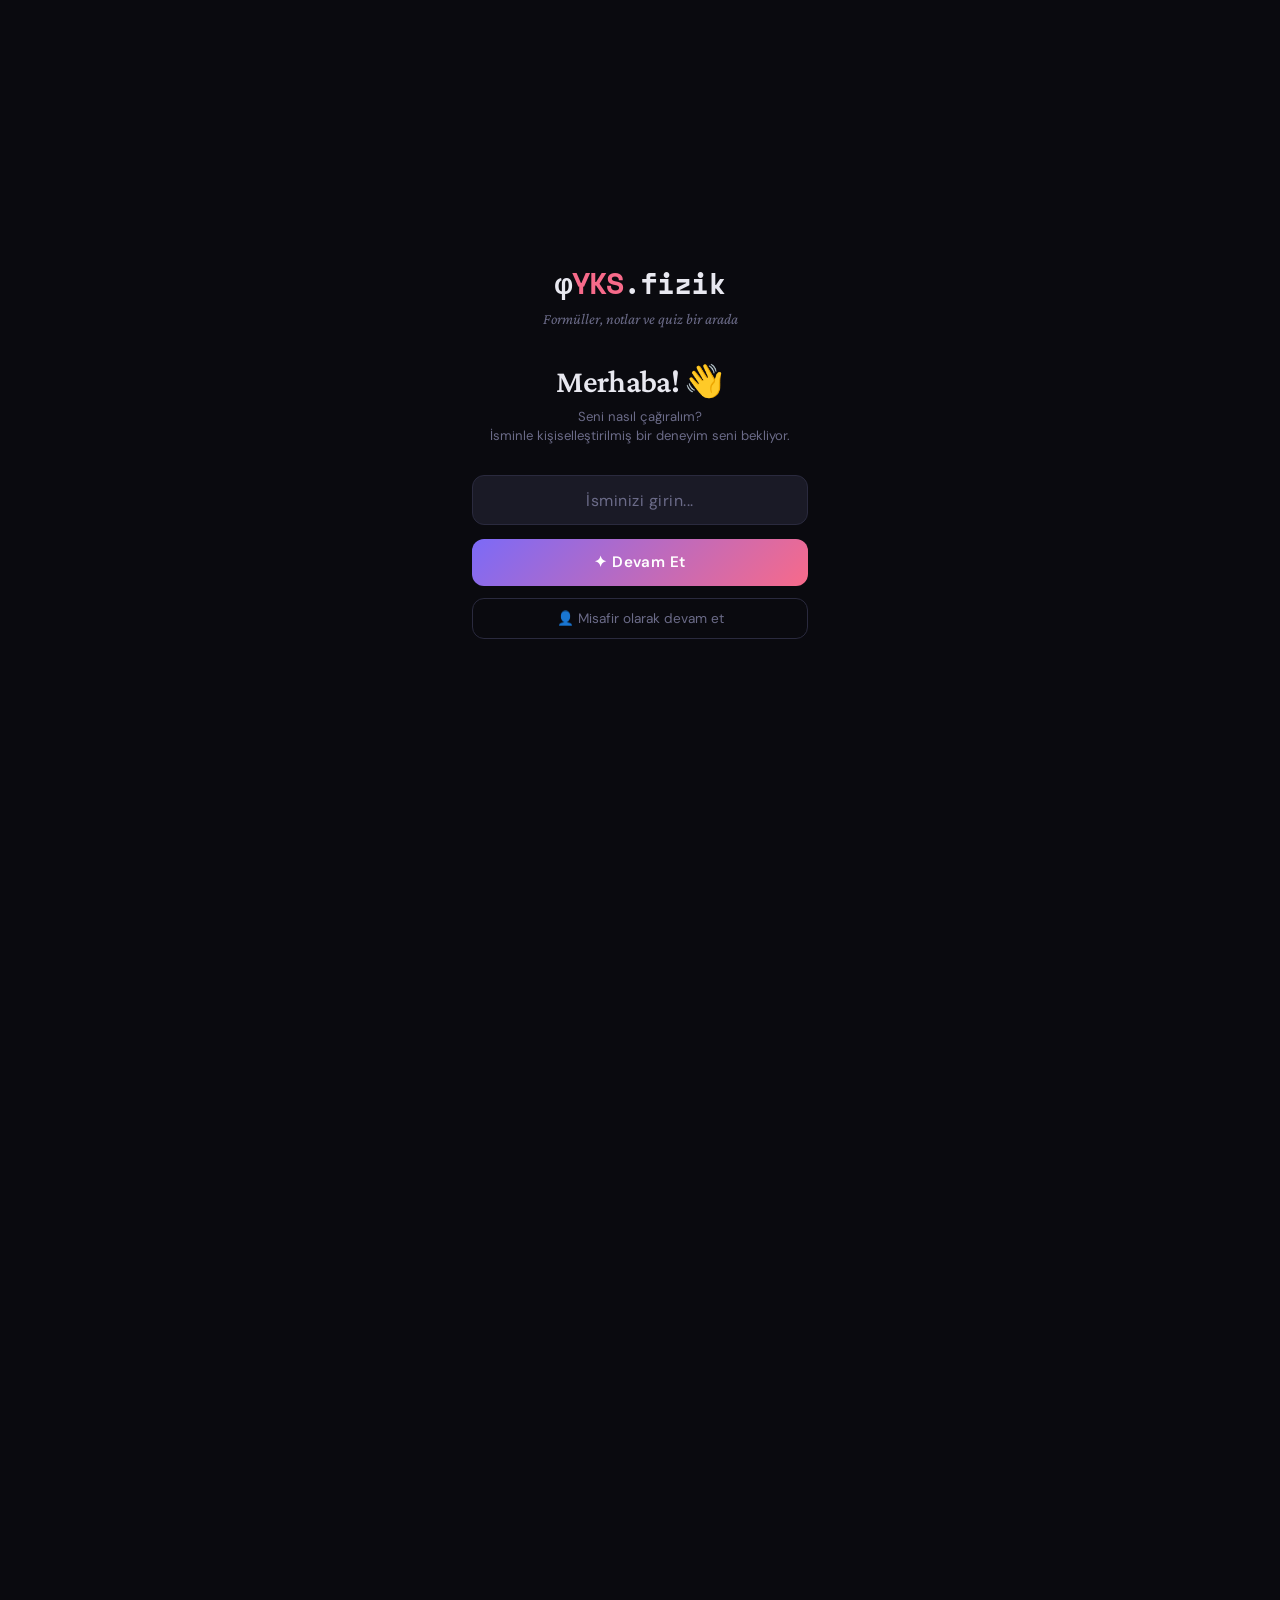
==== commit 0d142d62: "Add files via upload" ====
--- a/index.html
+++ b/index.html
@@ -1441,7 +1441,7 @@
   <div class="admin-save-bar">
     <span class="admin-save-status" id="adminSaveStatus">Değişiklikler tüm kullanıcılara yansır</span>
     <button class="admin-reset-btn" onclick="adminResetAll()">🗑 Tümünü Sıfırla</button>
-    <button class="admin-save-btn" onclick="adminSaveAll()">💾 Kaydet</button>
+    <button class="admin-save-btn" onclick="adminSaveAll()">💾 Kaydet & İndir</button>
   </div>
 </div>
 <!-- /ADMİN PANELİ -->
@@ -2349,46 +2349,67 @@
 
 function buildAdminPanel() {
   const body = document.getElementById('adminBody');
-  loadAdminOverrides().then(async () => {
-    const visitorCount = await getVisitorCount();
-    const visitorHtml = `
-      <div style="background:var(--card);border:1px solid var(--border);border-radius:12px;
-        padding:1.2rem 1.5rem;margin-bottom:2rem;display:flex;align-items:center;gap:1.2rem;">
-        <div style="font-size:2.2rem">👥</div>
-        <div>
-          <div style="font-size:0.7rem;text-transform:uppercase;letter-spacing:0.1em;color:var(--muted);font-family:'Space Mono',monospace;margin-bottom:0.3rem">Toplam Ziyaretçi</div>
-          <div style="font-size:2.2rem;font-family:'Space Mono',monospace;font-weight:700;
-            background:linear-gradient(135deg,var(--accent),var(--accent2));
-            -webkit-background-clip:text;-webkit-text-fill-color:transparent;background-clip:text;
-            line-height:1">${visitorCount}</div>
-          <div style="font-size:0.75rem;color:var(--muted);margin-top:0.2rem">farklı cihaz/tarayıcı</div>
-        </div>
-      </div>`;
-    let html = visitorHtml;
-    DATA.forEach((topic) => {
-      html += `<div class="admin-topic">
-        <div class="admin-topic-title">${topic.icon} ${topic.title}</div>`;
-      topic.formulas.forEach((f, fi) => {
-        const key = `${topic.id}-${fi}`;
-        const ov  = adminEdits[key] || {};
-        const eq   = ov.eq   !== undefined ? ov.eq   : f.eq;
-        const note = ov.note !== undefined ? ov.note : (f.note || '');
-        const mod  = adminEdits[key] ? 'admin-modified' : '';
-        html += `<div class="admin-formula-row ${mod}" id="arow-${key}">
-          <div class="admin-formula-name">${f.name}</div>
-          <div class="admin-field-label">Formül</div>
-          <textarea class="admin-input" id="aeq-${key}" rows="2"
-            oninput="adminMarkModified('${key}')">${eq}</textarea>
-          <div class="admin-field-label">Açıklama / Not</div>
-          <textarea class="admin-input" id="anote-${key}" rows="3"
-            oninput="adminMarkModified('${key}')">${note}</textarea>
-        </div>`;
-      });
-      html += `</div>`;
+  try {
+    const saved = localStorage.getItem(ADMIN_STORAGE_KEY);
+    adminEdits = saved ? JSON.parse(saved) : {};
+  } catch(e) { adminEdits = {}; }
+
+  const namespace = 'batucodes1-github-io';
+  const counterKey = 'yks-fizik-visitors';
+  fetch('https://api.countapi.xyz/get/' + namespace + '/' + counterKey)
+    .then(r => r.json())
+    .then(data => {
+      const el = document.getElementById('adminVisitorNum');
+      if (el) el.textContent = data.value != null ? data.value : '—';
+    })
+    .catch(() => {
+      const el = document.getElementById('adminVisitorNum');
+      if (el) el.textContent = '—';
     });
-    body.innerHTML = html;
-    setAdminStatus('Değişiklikler tüm kullanıcılara yansır', '');
+
+  let html = `
+    <div style="background:var(--card);border:1px solid var(--border);border-radius:12px;
+      padding:1.2rem 1.5rem;margin-bottom:1.5rem;display:flex;align-items:center;gap:1.2rem;">
+      <div style="font-size:2.2rem">👥</div>
+      <div>
+        <div style="font-size:0.7rem;text-transform:uppercase;letter-spacing:0.1em;color:var(--muted);
+          font-family:'Space Mono',monospace;margin-bottom:0.3rem">Toplam Ziyaretçi</div>
+        <div id="adminVisitorNum" style="font-size:2.4rem;font-family:'Space Mono',monospace;font-weight:700;
+          background:linear-gradient(135deg,var(--accent),var(--accent2));
+          -webkit-background-clip:text;-webkit-text-fill-color:transparent;background-clip:text;
+          line-height:1">...</div>
+        <div style="font-size:0.75rem;color:var(--muted);margin-top:0.25rem">farklı cihaz/tarayıcı</div>
+      </div>
+    </div>
+    <div style="background:rgba(251,146,60,0.08);border:1px solid rgba(251,146,60,0.25);
+      border-radius:10px;padding:0.9rem 1.1rem;margin-bottom:1.5rem;
+      font-size:0.8rem;color:var(--muted);line-height:1.6;">
+      💡 <strong style="color:var(--text)">Nasıl çalışır?</strong>
+      Değişiklikleri yap → <strong style="color:var(--accent)">💾 Kaydet & İndir</strong> butonuna bas →
+      İndirilen <code>index.html</code> dosyasını GitHub'a push et → Tüm kullanıcılar güncellemeyi görür.
+    </div>`;
+
+  DATA.forEach(function(topic) {
+    html += '<div class="admin-topic"><div class="admin-topic-title">' + topic.icon + ' ' + topic.title + '</div>';
+    topic.formulas.forEach(function(f, fi) {
+      const key = topic.id + '-' + fi;
+      const ov  = adminEdits[key] || {};
+      const eq   = ov.eq   !== undefined ? ov.eq   : f.eq;
+      const note = ov.note !== undefined ? ov.note : (f.note || '');
+      const mod  = adminEdits[key] ? 'admin-modified' : '';
+      html += '<div class="admin-formula-row ' + mod + '" id="arow-' + key + '">' +
+        '<div class="admin-formula-name">' + f.name + '</div>' +
+        '<div class="admin-field-label">Formül</div>' +
+        '<textarea class="admin-input" id="aeq-' + key + '" rows="2" oninput="adminMarkModified(\'' + key + '\')">' + eq + '</textarea>' +
+        '<div class="admin-field-label">Açıklama / Not</div>' +
+        '<textarea class="admin-input" id="anote-' + key + '" rows="3" oninput="adminMarkModified(\'' + key + '\')">' + note + '</textarea>' +
+        '</div>';
+    });
+    html += '</div>';
   });
+
+  body.innerHTML = html;
+  setAdminStatus("Değişiklik yap → Kaydet & İndir → GitHub'a push et", '');
 }
 
 function adminMarkModified(key) {
@@ -2401,22 +2422,15 @@
   if (el) { el.textContent = msg; el.className = 'admin-save-status ' + cls; }
 }
 
-async function loadAdminOverrides() {
-  try {
-    const result = await window.storage.get(ADMIN_STORAGE_KEY, true);
-    if (result && result.value) adminEdits = JSON.parse(result.value);
-    else adminEdits = {};
-  } catch(e) { adminEdits = {}; }
-}
-
-async function adminSaveAll() {
+function adminSaveAll() {
   const btn = document.querySelector('.admin-save-btn');
-  btn.textContent = '⏳ Kaydediliyor...';
+  btn.textContent = '⏳ Hazırlanıyor...';
   btn.disabled = true;
+
   const newEdits = {};
-  DATA.forEach((topic) => {
-    topic.formulas.forEach((f, fi) => {
-      const key = `${topic.id}-${fi}`;
+  DATA.forEach(function(topic) {
+    topic.formulas.forEach(function(f, fi) {
+      const key = topic.id + '-' + fi;
       const eqEl   = document.getElementById('aeq-'   + key);
       const noteEl = document.getElementById('anote-' + key);
       if (!eqEl) return;
@@ -2427,32 +2441,48 @@
       }
     });
   });
-  try {
-    await window.storage.set(ADMIN_STORAGE_KEY, JSON.stringify(newEdits), true);
-    adminEdits = newEdits;
-    applyOverridesToData(adminEdits);
-    setAdminStatus('✅ Kaydedildi! Tüm kullanıcılara yansıdı.', 'saved');
-  } catch(e) {
-    setAdminStatus('❌ Hata: ' + e.message, 'error');
-  }
-  btn.textContent = '💾 Kaydet';
+
+  localStorage.setItem(ADMIN_STORAGE_KEY, JSON.stringify(newEdits));
+  adminEdits = newEdits;
+  applyOverridesToData(adminEdits);
+
+  // Güncellenmiş HTML'i indir
+  var htmlContent = document.documentElement.outerHTML;
+  var overrideTag = '<script id="phyBakedOverrides">(function(){var ov=' +
+    JSON.stringify(newEdits) + ';if(!window.__phyOverrides)window.__phyOverrides=ov;})();<\/script>';
+  // Eğer zaten varsa güncelle, yoksa ekle
+  if (htmlContent.indexOf('id="phyBakedOverrides"') !== -1) {
+    htmlContent = htmlContent.replace(/<script id="phyBakedOverrides">[\s\S]*?<\/script>/, overrideTag.replace('<\/', '</'));
+  } else {
+    htmlContent = htmlContent.replace('</head>', overrideTag.replace('<\/', '</') + '</head>');
+  }
+
+  var blob = new Blob([htmlContent], { type: 'text/html;charset=utf-8' });
+  var url  = URL.createObjectURL(blob);
+  var a    = document.createElement('a');
+  a.href   = url;
+  a.download = 'index.html';
+  a.click();
+  setTimeout(function(){ URL.revokeObjectURL(url); }, 1000);
+
+  setAdminStatus("✅ İndirildi! GitHub'a push et → herkes görsün.", 'saved');
+  btn.textContent = '💾 Kaydet & İndir';
   btn.disabled = false;
 }
 
-async function adminResetAll() {
+function adminResetAll() {
   if (!confirm('Tüm özel düzenlemeler silinsin mi?')) return;
-  try {
-    await window.storage.delete(ADMIN_STORAGE_KEY, true);
-    alert('Sıfırlandı! Sayfa yenilenecek.');
-    location.reload();
-  } catch(e) { alert('Hata: ' + e.message); }
+  localStorage.removeItem(ADMIN_STORAGE_KEY);
+  adminEdits = {};
+  alert('Sıfırlandı! Sayfa yenilenecek.');
+  location.reload();
 }
 
 function applyOverridesToData(overrides) {
   if (!overrides) return;
-  DATA.forEach((topic) => {
-    topic.formulas.forEach((f, fi) => {
-      const ov = overrides[`${topic.id}-${fi}`];
+  DATA.forEach(function(topic) {
+    topic.formulas.forEach(function(f, fi) {
+      var ov = overrides[topic.id + '-' + fi];
       if (ov) {
         if (ov.eq   !== undefined) f.eq   = ov.eq;
         if (ov.note !== undefined) f.note = ov.note;
@@ -2461,68 +2491,40 @@
   });
 }
 
-// Sayfa açılışında shared override'ları uygula
-(async function() {
-  try {
-    const result = await window.storage.get(ADMIN_STORAGE_KEY, true);
-    if (result && result.value) {
-      applyOverridesToData(JSON.parse(result.value));
-      if (typeof buildContent === 'function') buildContent();
-    }
-  } catch(e) {}
+// Sayfa açılışında baked-in override'ları uygula
+(function() {
+  try { if (window.__phyOverrides) applyOverridesToData(window.__phyOverrides); } catch(e) {}
 })();
 // ──────────────────────────────────────────────────────
 
-function applyTheme(theme) {
-  document.documentElement.setAttribute('data-theme', theme === 'light' ? 'light' : '');
-  localStorage.setItem('phyTheme', theme);
-  const btn = document.getElementById('themeToggleBtn');
-  if (btn) btn.textContent = theme === 'light' ? '☀️' : '🌙';
-  const picker = document.getElementById('themePicker');
-  if (picker) {
-    picker.classList.remove('visible');
-    picker.classList.add('hide');
-  }
-}
-
-function openThemePicker() {
-  const picker = document.getElementById('themePicker');
-  if (!picker) return;
-  picker.classList.remove('hide');
-  requestAnimationFrame(() => picker.classList.add('visible'));
-}
-
-// Sayfa açılınca kaydedilmiş temayı uygula
-(function () {
-  const saved = localStorage.getItem('phyTheme');
-  if (saved) {
-    document.documentElement.setAttribute('data-theme', saved === 'light' ? 'light' : '');
-    const btn = document.getElementById('themeToggleBtn');
-    if (btn) btn.textContent = saved === 'light' ? '☀️' : '🌙';
-  }
-})();
+// ─── ZİYARETÇİ SAYACI ─────────────────────────────────
+var VISITOR_SEEN_KEY = 'phyVisitorSeen';
+function incrementVisitorCount() {
+  if (localStorage.getItem(VISITOR_SEEN_KEY)) return;
+  fetch('https://api.countapi.xyz/hit/batucodes1-github-io/yks-fizik-visitors')
+    .then(function(){ localStorage.setItem(VISITOR_SEEN_KEY, '1'); })
+    .catch(function(){});
+}
+// ──────────────────────────────────────────────────────
+
 // ──────────────────────────────────────────────────────
 
 // ─── LOADER + İSİM GİRİŞ ─────────────────────────────
 (function () {
   const duration = 3000 + Math.random() * 2000;
-
   setTimeout(function () {
     const loader = document.getElementById('loader');
     loader.classList.add('hide');
-    setTimeout(() => loader.remove(), 900);
-
-    // Kaydedilmiş isim var mı?
+    setTimeout(function() { loader.remove(); }, 900);
+
     const savedName = localStorage.getItem('phyUserName');
     if (savedName) {
-      // Direkt siteyi aç
       revealSite(savedName);
     } else {
-      // İsim giriş ekranını göster
       const ns = document.getElementById('nameScreen');
       ns.style.display = 'flex';
-      requestAnimationFrame(() => ns.classList.add('visible'));
-      setTimeout(() => {
+      requestAnimationFrame(function() { ns.classList.add('visible'); });
+      setTimeout(function() {
         const inp = document.getElementById('nameInput');
         if (inp) inp.focus();
       }, 400);
@@ -2536,13 +2538,11 @@
   if (!name) {
     inp.style.borderColor = 'var(--accent2)';
     inp.placeholder = 'Lütfen bir isim girin...';
-    setTimeout(() => { inp.style.borderColor = ''; inp.placeholder = 'İsminizi girin...'; }, 1500);
+    setTimeout(function() { inp.style.borderColor = ''; inp.placeholder = 'İsminizi girin...'; }, 1500);
     return;
   }
-  // Admin girişi
   if (name === 'Batuhan8893') {
-    const ns = document.getElementById('nameScreen');
-    ns.style.display = 'none';
+    document.getElementById('nameScreen').style.display = 'none';
     openAdminPanel();
     return;
   }
@@ -2558,33 +2558,11 @@
 function closeNameScreen(name) {
   const ns = document.getElementById('nameScreen');
   ns.classList.add('hiding');
-  setTimeout(() => {
+  setTimeout(function() {
     ns.style.display = 'none';
     ns.classList.remove('visible', 'hiding');
     revealSite(name);
   }, 500);
-}
-
-// ─── ZİYARETÇİ SAYACI ─────────────────────────────────
-const VISITOR_KEY = 'phyVisitorCount';
-const VISITOR_SEEN_KEY = 'phyVisitorSeen'; // bu cihaz daha önce saydı mı?
-
-async function incrementVisitorCount() {
-  // Aynı tarayıcıdan birden fazla saymayı önle
-  if (localStorage.getItem(VISITOR_SEEN_KEY)) return;
-  try {
-    const result = await window.storage.get(VISITOR_KEY, true);
-    const current = result ? (parseInt(result.value) || 0) : 0;
-    await window.storage.set(VISITOR_KEY, String(current + 1), true);
-    localStorage.setItem(VISITOR_SEEN_KEY, '1');
-  } catch(e) {}
-}
-
-async function getVisitorCount() {
-  try {
-    const result = await window.storage.get(VISITOR_KEY, true);
-    return result ? (parseInt(result.value) || 0) : 0;
-  } catch(e) { return 0; }
 }
 // ──────────────────────────────────────────────────────
 
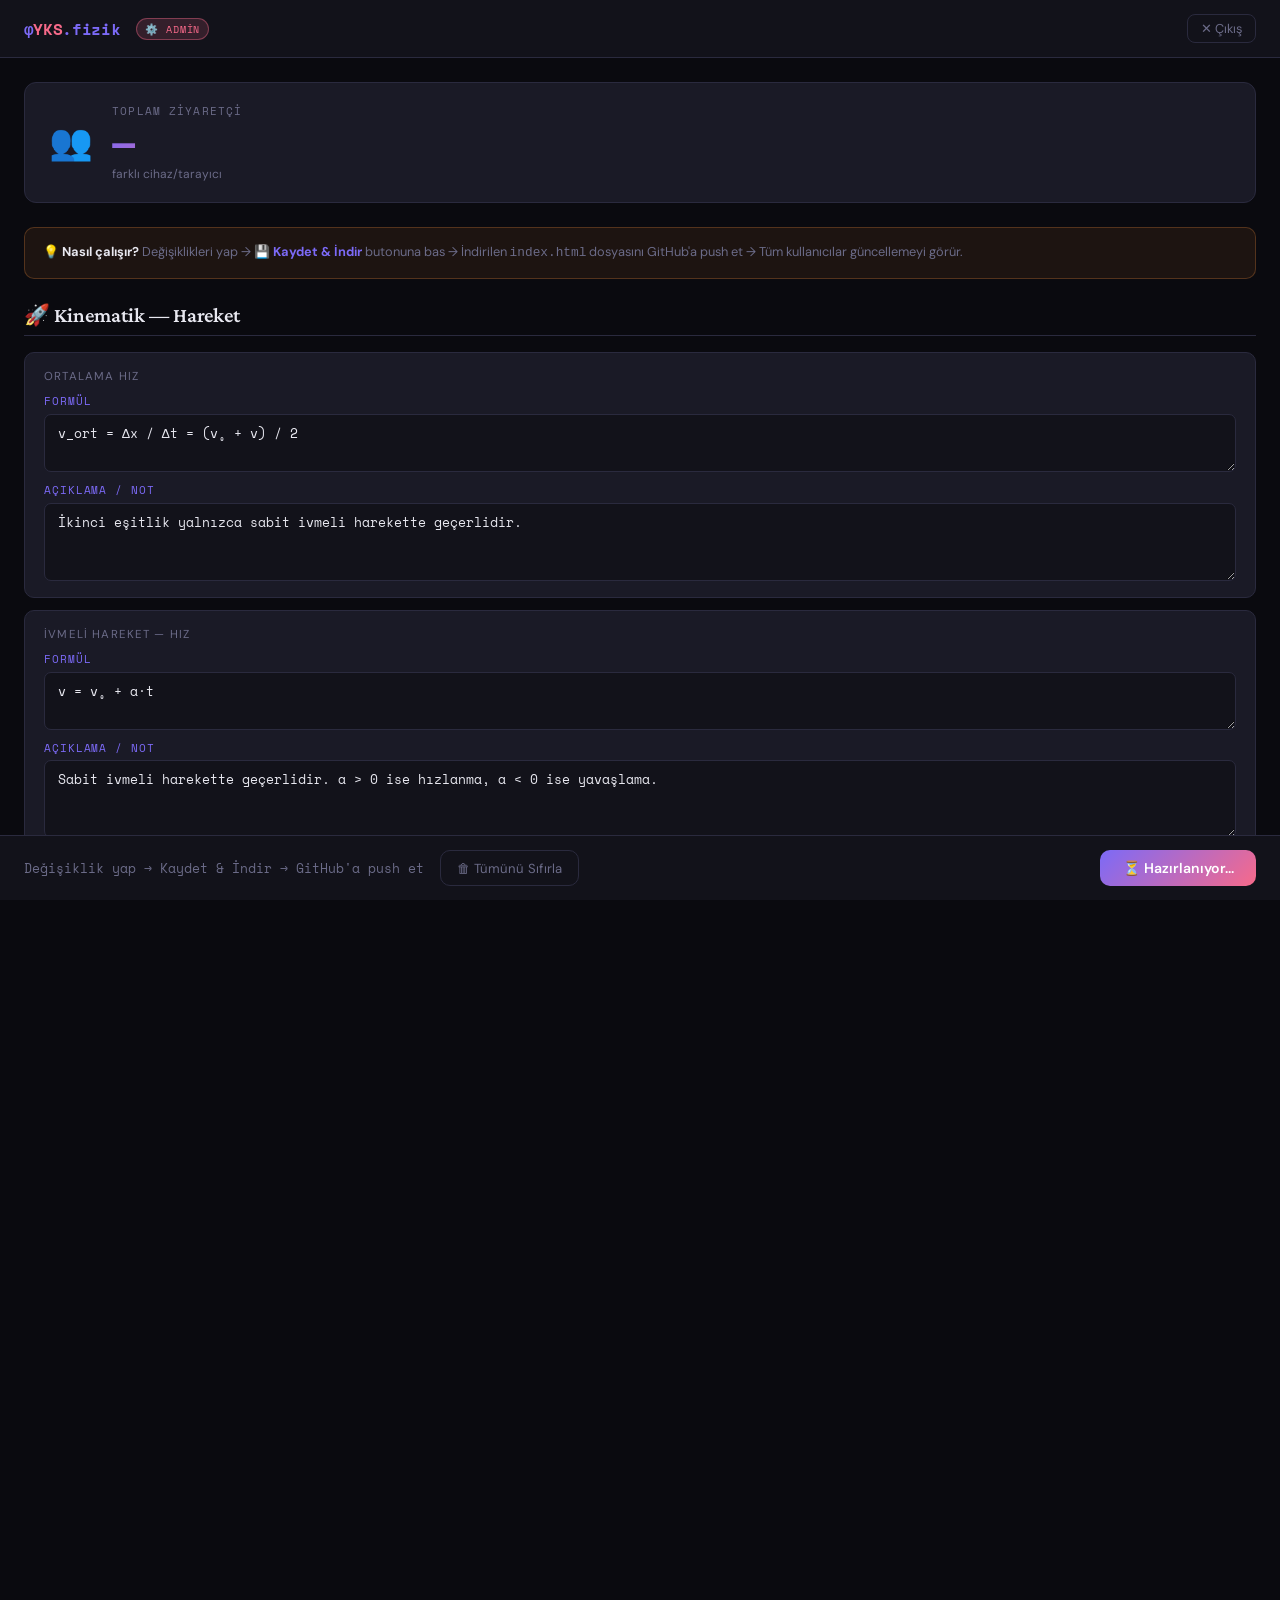
==== commit 0b065496: "Add files via upload" ====
--- a/index.html
+++ b/index.html
@@ -1,13 +1,11 @@
-<!DOCTYPE html>
-<html lang="tr">
-<head>
+<html lang="tr" __gchrome_remoteframetoken="d8a481b0c76a0ae57a87b7b1b53f96c2"><head>
 <meta charset="UTF-8">
 <meta name="viewport" content="width=device-width, initial-scale=1.0, viewport-fit=cover">
 <meta name="theme-color" content="#0a0a0f">
 <meta name="apple-mobile-web-app-capable" content="yes">
 <meta name="apple-mobile-web-app-status-bar-style" content="black-translucent">
 <title>YKS Fizik Formülleri</title>
-<link href="https://fonts.googleapis.com/css2?family=Space+Mono:wght@400;700&family=Crimson+Pro:ital,wght@0,300;0,600;1,300&family=DM+Sans:wght@300;400;500&display=swap" rel="stylesheet">
+<link href="https://fonts.googleapis.com/css2?family=Space+Mono:wght@400;700&amp;family=Crimson+Pro:ital,wght@0,300;0,600;1,300&amp;family=DM+Sans:wght@300;400;500&amp;display=swap" rel="stylesheet">
 <style>
   :root {
     --bg: #0a0a0f;
@@ -1420,42 +1418,54 @@
 <body class="loading">
 
 <!-- LOADER -->
-<div id="loader">
-  <div class="loader-brand">
-    <div class="loader-phi">φ</div>
-    <div class="loader-name"><span class="loader-yks">YKS</span><span class="loader-dot-sep">.</span><span class="loader-fizik">fizik</span></div>
-  </div>
-  <div class="loader-spinner"></div>
-  <div class="loader-status">Yükleniyor<span class="loader-dots"><span>.</span><span>.</span><span>.</span></span></div>
-</div>
+
 <!-- /LOADER -->
 
 <!-- ADMİN PANELİ -->
-<div id="adminPanel">
+<div id="adminPanel" class="open">
   <div class="admin-header">
     <h1>φ<span>YKS</span>.fizik</h1>
     <span class="admin-badge">⚙️ Admin</span>
     <button class="admin-exit-btn" onclick="closeAdminPanel()">✕ Çıkış</button>
   </div>
-  <div class="admin-body" id="adminBody"></div>
+  <div class="admin-body" id="adminBody">
+    <div style="background:var(--card);border:1px solid var(--border);border-radius:12px;
+      padding:1.2rem 1.5rem;margin-bottom:1.5rem;display:flex;align-items:center;gap:1.2rem;">
+      <div style="font-size:2.2rem">👥</div>
+      <div>
+        <div style="font-size:0.7rem;text-transform:uppercase;letter-spacing:0.1em;color:var(--muted);
+          font-family:'Space Mono',monospace;margin-bottom:0.3rem">Toplam Ziyaretçi</div>
+        <div id="adminVisitorNum" style="font-size:2.4rem;font-family:'Space Mono',monospace;font-weight:700;
+          background:linear-gradient(135deg,var(--accent),var(--accent2));
+          -webkit-background-clip:text;-webkit-text-fill-color:transparent;background-clip:text;
+          line-height:1">—</div>
+        <div style="font-size:0.75rem;color:var(--muted);margin-top:0.25rem">farklı cihaz/tarayıcı</div>
+      </div>
+    </div>
+    <div style="background:rgba(251,146,60,0.08);border:1px solid rgba(251,146,60,0.25);
+      border-radius:10px;padding:0.9rem 1.1rem;margin-bottom:1.5rem;
+      font-size:0.8rem;color:var(--muted);line-height:1.6;">
+      💡 <strong style="color:var(--text)">Nasıl çalışır?</strong>
+      Değişiklikleri yap → <strong style="color:var(--accent)">💾 Kaydet &amp; İndir</strong> butonuna bas →
+      İndirilen <code>index.html</code> dosyasını GitHub'a push et → Tüm kullanıcılar güncellemeyi görür.
+    </div><div class="admin-topic"><div class="admin-topic-title">🚀 Kinematik — Hareket</div><div class="admin-formula-row " id="arow-hareket-0"><div class="admin-formula-name">Ortalama Hız</div><div class="admin-field-label">Formül</div><textarea class="admin-input" id="aeq-hareket-0" rows="2" oninput="adminMarkModified('hareket-0')">v_ort = Δx / Δt = (v₀ + v) / 2</textarea><div class="admin-field-label">Açıklama / Not</div><textarea class="admin-input" id="anote-hareket-0" rows="3" oninput="adminMarkModified('hareket-0')">İkinci eşitlik yalnızca sabit ivmeli harekette geçerlidir.</textarea></div><div class="admin-formula-row " id="arow-hareket-1"><div class="admin-formula-name">İvmeli Hareket — Hız</div><div class="admin-field-label">Formül</div><textarea class="admin-input" id="aeq-hareket-1" rows="2" oninput="adminMarkModified('hareket-1')">v = v₀ + a·t</textarea><div class="admin-field-label">Açıklama / Not</div><textarea class="admin-input" id="anote-hareket-1" rows="3" oninput="adminMarkModified('hareket-1')">Sabit ivmeli harekette geçerlidir. a &gt; 0 ise hızlanma, a &lt; 0 ise yavaşlama.</textarea></div><div class="admin-formula-row " id="arow-hareket-2"><div class="admin-formula-name">İvmeli Hareket — Konum</div><div class="admin-field-label">Formül</div><textarea class="admin-input" id="aeq-hareket-2" rows="2" oninput="adminMarkModified('hareket-2')">x = x₀ + v₀·t + ½·a·t²</textarea><div class="admin-field-label">Açıklama / Not</div><textarea class="admin-input" id="anote-hareket-2" rows="3" oninput="adminMarkModified('hareket-2')">x₀ = 0 alınırsa x = v₀·t + ½·a·t² olur.</textarea></div><div class="admin-formula-row " id="arow-hareket-3"><div class="admin-formula-name">Hız-Konum Bağıntısı</div><div class="admin-field-label">Formül</div><textarea class="admin-input" id="aeq-hareket-3" rows="2" oninput="adminMarkModified('hareket-3')">v² = v₀² + 2·a·Δx</textarea><div class="admin-field-label">Açıklama / Not</div><textarea class="admin-input" id="anote-hareket-3" rows="3" oninput="adminMarkModified('hareket-3')">Zaman bilinmiyorsa bu denklem kullanılır.</textarea></div><div class="admin-formula-row " id="arow-hareket-4"><div class="admin-formula-name">Ortalama İvme</div><div class="admin-field-label">Formül</div><textarea class="admin-input" id="aeq-hareket-4" rows="2" oninput="adminMarkModified('hareket-4')">a = Δv / Δt = (v − v₀) / t</textarea><div class="admin-field-label">Açıklama / Not</div><textarea class="admin-input" id="anote-hareket-4" rows="3" oninput="adminMarkModified('hareket-4')">v-t grafiğinin eğimi ivmeyi verir.</textarea></div><div class="admin-formula-row " id="arow-hareket-5"><div class="admin-formula-name">Serbest Düşme</div><div class="admin-field-label">Formül</div><textarea class="admin-input" id="aeq-hareket-5" rows="2" oninput="adminMarkModified('hareket-5')">h = ½·g·t²   |   v = g·t</textarea><div class="admin-field-label">Açıklama / Not</div><textarea class="admin-input" id="anote-hareket-5" rows="3" oninput="adminMarkModified('hareket-5')">Hava direnci ihmal edilir. v₀ = 0 durumu. v² = 2·g·h bağıntısı da kullanılır.</textarea></div><div class="admin-formula-row " id="arow-hareket-6"><div class="admin-formula-name">Yatay Atış — Yatay</div><div class="admin-field-label">Formül</div><textarea class="admin-input" id="aeq-hareket-6" rows="2" oninput="adminMarkModified('hareket-6')">x = v₀·t</textarea><div class="admin-field-label">Açıklama / Not</div><textarea class="admin-input" id="anote-hareket-6" rows="3" oninput="adminMarkModified('hareket-6')">Yatay yönde ivme sıfırdır; hız sabittir.</textarea></div><div class="admin-formula-row " id="arow-hareket-7"><div class="admin-formula-name">Yatay Atış — Düşey</div><div class="admin-field-label">Formül</div><textarea class="admin-input" id="aeq-hareket-7" rows="2" oninput="adminMarkModified('hareket-7')">y = ½·g·t²   |   vᵧ = g·t</textarea><div class="admin-field-label">Açıklama / Not</div><textarea class="admin-input" id="anote-hareket-7" rows="3" oninput="adminMarkModified('hareket-7')">Düşey yönde serbest düşme, yatay yönde sabit hız vardır.</textarea></div><div class="admin-formula-row " id="arow-hareket-8"><div class="admin-formula-name">Eğik Atış — Bileşenler</div><div class="admin-field-label">Formül</div><textarea class="admin-input" id="aeq-hareket-8" rows="2" oninput="adminMarkModified('hareket-8')">vₓ = v₀·cos θ   |   vᵧ = v₀·sin θ − g·t</textarea><div class="admin-field-label">Açıklama / Not</div><textarea class="admin-input" id="anote-hareket-8" rows="3" oninput="adminMarkModified('hareket-8')">Maksimum yükseklikte vᵧ = 0 olur.</textarea></div><div class="admin-formula-row " id="arow-hareket-9"><div class="admin-formula-name">Eğik Atış — Menzil</div><div class="admin-field-label">Formül</div><textarea class="admin-input" id="aeq-hareket-9" rows="2" oninput="adminMarkModified('hareket-9')">R = v₀²·sin(2θ) / g</textarea><div class="admin-field-label">Açıklama / Not</div><textarea class="admin-input" id="anote-hareket-9" rows="3" oninput="adminMarkModified('hareket-9')">Maksimum menzil θ = 45° de elde edilir. Tamamlayıcı açılar (30°-60°) eşit menzil verir.</textarea></div><div class="admin-formula-row " id="arow-hareket-10"><div class="admin-formula-name">Eğik Atış — Maks. Yükseklik</div><div class="admin-field-label">Formül</div><textarea class="admin-input" id="aeq-hareket-10" rows="2" oninput="adminMarkModified('hareket-10')">H = v₀²·sin²θ / (2g)</textarea><div class="admin-field-label">Açıklama / Not</div><textarea class="admin-input" id="anote-hareket-10" rows="3" oninput="adminMarkModified('hareket-10')">θ = 90° de maksimum yükseklik elde edilir.</textarea></div></div><div class="admin-topic"><div class="admin-topic-title">⚖️ Dinamik — Kuvvet &amp; Newton</div><div class="admin-formula-row " id="arow-dinamik-0"><div class="admin-formula-name">Newton 1. Yasa (Eylemsizlik)</div><div class="admin-field-label">Formül</div><textarea class="admin-input" id="aeq-dinamik-0" rows="2" oninput="adminMarkModified('dinamik-0')">ΣF = 0  ⟹  a = 0</textarea><div class="admin-field-label">Açıklama / Not</div><textarea class="admin-input" id="anote-dinamik-0" rows="3" oninput="adminMarkModified('dinamik-0')">Net kuvvet sıfırsa cisim durur ya da sabit hızla hareket eder.</textarea></div><div class="admin-formula-row " id="arow-dinamik-1"><div class="admin-formula-name">Newton 2. Yasa</div><div class="admin-field-label">Formül</div><textarea class="admin-input" id="aeq-dinamik-1" rows="2" oninput="adminMarkModified('dinamik-1')">ΣF = m · a</textarea><div class="admin-field-label">Açıklama / Not</div><textarea class="admin-input" id="anote-dinamik-1" rows="3" oninput="adminMarkModified('dinamik-1')">Net kuvvet, tüm kuvvetlerin vektör toplamıdır. Yönü ivmenin yönüdür.</textarea></div><div class="admin-formula-row " id="arow-dinamik-2"><div class="admin-formula-name">Ağırlık Kuvveti</div><div class="admin-field-label">Formül</div><textarea class="admin-input" id="aeq-dinamik-2" rows="2" oninput="adminMarkModified('dinamik-2')">G = m · g</textarea><div class="admin-field-label">Açıklama / Not</div><textarea class="admin-input" id="anote-dinamik-2" rows="3" oninput="adminMarkModified('dinamik-2')">Yüzeyden uzaklaştıkça g azalır. Kütle her yerde aynı kalır.</textarea></div><div class="admin-formula-row " id="arow-dinamik-3"><div class="admin-formula-name">Sürtünme Kuvveti</div><div class="admin-field-label">Formül</div><textarea class="admin-input" id="aeq-dinamik-3" rows="2" oninput="adminMarkModified('dinamik-3')">f = μ · N</textarea><div class="admin-field-label">Açıklama / Not</div><textarea class="admin-input" id="anote-dinamik-3" rows="3" oninput="adminMarkModified('dinamik-3')">Kinetik μₖ, statik μₛ'den küçüktür (μₖ &lt; μₛ). Yüzey pürüzlülüğüne bağlıdır.</textarea></div><div class="admin-formula-row " id="arow-dinamik-4"><div class="admin-formula-name">Newton 3. Yasa</div><div class="admin-field-label">Formül</div><textarea class="admin-input" id="aeq-dinamik-4" rows="2" oninput="adminMarkModified('dinamik-4')">F₁₂ = −F₂₁</textarea><div class="admin-field-label">Açıklama / Not</div><textarea class="admin-input" id="anote-dinamik-4" rows="3" oninput="adminMarkModified('dinamik-4')">Etki-tepki kuvvetleri: aynı doğru, zıt yön, eşit büyüklük. Farklı cisimlere uygulanır.</textarea></div><div class="admin-formula-row " id="arow-dinamik-5"><div class="admin-formula-name">Eğik Düzlemde Denge</div><div class="admin-field-label">Formül</div><textarea class="admin-input" id="aeq-dinamik-5" rows="2" oninput="adminMarkModified('dinamik-5')">F_parallel = m·g·sinθ   |   N = m·g·cosθ</textarea><div class="admin-field-label">Açıklama / Not</div><textarea class="admin-input" id="anote-dinamik-5" rows="3" oninput="adminMarkModified('dinamik-5')">Sürtünmesiz eğik düzlemde: a = g·sinθ</textarea></div><div class="admin-formula-row " id="arow-dinamik-6"><div class="admin-formula-name">Asansör — İvmeli</div><div class="admin-field-label">Formül</div><textarea class="admin-input" id="aeq-dinamik-6" rows="2" oninput="adminMarkModified('dinamik-6')">N = m·(g + a)  ya da  m·(g − a)</textarea><div class="admin-field-label">Açıklama / Not</div><textarea class="admin-input" id="anote-dinamik-6" rows="3" oninput="adminMarkModified('dinamik-6')">Yukarı ivmelenince N &gt; G (ağırlaşma), aşağı ivmelenince N &lt; G (hafifleşme). Serbest düşmede N = 0.</textarea></div></div><div class="admin-topic"><div class="admin-topic-title">⚡ İş, Enerji &amp; Güç</div><div class="admin-formula-row " id="arow-is_enerji-0"><div class="admin-formula-name">İş</div><div class="admin-field-label">Formül</div><textarea class="admin-input" id="aeq-is_enerji-0" rows="2" oninput="adminMarkModified('is_enerji-0')">W = F · d · cos(θ)</textarea><div class="admin-field-label">Açıklama / Not</div><textarea class="admin-input" id="anote-is_enerji-0" rows="3" oninput="adminMarkModified('is_enerji-0')">θ = 90° ise iş = 0; kuvvet yola dik ise iş yapmaz.</textarea></div><div class="admin-formula-row " id="arow-is_enerji-1"><div class="admin-formula-name">Kinetik Enerji</div><div class="admin-field-label">Formül</div><textarea class="admin-input" id="aeq-is_enerji-1" rows="2" oninput="adminMarkModified('is_enerji-1')">Eₖ = ½ · m · v²</textarea><div class="admin-field-label">Açıklama / Not</div><textarea class="admin-input" id="anote-is_enerji-1" rows="3" oninput="adminMarkModified('is_enerji-1')">İş-enerji teoremi: W_net = ΔEₖ</textarea></div><div class="admin-formula-row " id="arow-is_enerji-2"><div class="admin-formula-name">Potansiyel Enerji</div><div class="admin-field-label">Formül</div><textarea class="admin-input" id="aeq-is_enerji-2" rows="2" oninput="adminMarkModified('is_enerji-2')">Eₚ = m · g · h</textarea><div class="admin-field-label">Açıklama / Not</div><textarea class="admin-input" id="anote-is_enerji-2" rows="3" oninput="adminMarkModified('is_enerji-2')">Referans noktası seçimi sonucu değiştirmez.</textarea></div><div class="admin-formula-row " id="arow-is_enerji-3"><div class="admin-formula-name">Mekanik Enerji Korunumu</div><div class="admin-field-label">Formül</div><textarea class="admin-input" id="aeq-is_enerji-3" rows="2" oninput="adminMarkModified('is_enerji-3')">Eₖ₁ + Eₚ₁ = Eₖ₂ + Eₚ₂</textarea><div class="admin-field-label">Açıklama / Not</div><textarea class="admin-input" id="anote-is_enerji-3" rows="3" oninput="adminMarkModified('is_enerji-3')">Sürtünme yoksa toplam mekanik enerji sabit kalır.</textarea></div><div class="admin-formula-row " id="arow-is_enerji-4"><div class="admin-formula-name">Güç</div><div class="admin-field-label">Formül</div><textarea class="admin-input" id="aeq-is_enerji-4" rows="2" oninput="adminMarkModified('is_enerji-4')">P = W / t = F · v</textarea><div class="admin-field-label">Açıklama / Not</div><textarea class="admin-input" id="anote-is_enerji-4" rows="3" oninput="adminMarkModified('is_enerji-4')">1 HP ≈ 746 W.</textarea></div><div class="admin-formula-row " id="arow-is_enerji-5"><div class="admin-formula-name">Yay Potansiyel Enerjisi</div><div class="admin-field-label">Formül</div><textarea class="admin-input" id="aeq-is_enerji-5" rows="2" oninput="adminMarkModified('is_enerji-5')">Eₛ = ½ · k · x²</textarea><div class="admin-field-label">Açıklama / Not</div><textarea class="admin-input" id="anote-is_enerji-5" rows="3" oninput="adminMarkModified('is_enerji-5')">Hooke yasası: F = k·x ile birlikte kullanılır.</textarea></div></div><div class="admin-topic"><div class="admin-topic-title">💥 Momentum &amp; İmpuls</div><div class="admin-formula-row " id="arow-momentum-0"><div class="admin-formula-name">Momentum</div><div class="admin-field-label">Formül</div><textarea class="admin-input" id="aeq-momentum-0" rows="2" oninput="adminMarkModified('momentum-0')">p = m · v</textarea><div class="admin-field-label">Açıklama / Not</div><textarea class="admin-input" id="anote-momentum-0" rows="3" oninput="adminMarkModified('momentum-0')">Vektörel büyüklüktür; yönü hız yönündedir. SI birimi kg·m/s = N·s.</textarea></div><div class="admin-formula-row " id="arow-momentum-1"><div class="admin-formula-name">İmpuls</div><div class="admin-field-label">Formül</div><textarea class="admin-input" id="aeq-momentum-1" rows="2" oninput="adminMarkModified('momentum-1')">J = F · Δt = Δp = m·v − m·v₀</textarea><div class="admin-field-label">Açıklama / Not</div><textarea class="admin-input" id="anote-momentum-1" rows="3" oninput="adminMarkModified('momentum-1')">F-t grafiğinin altındaki alan impulsu verir. Kısa sürede büyük kuvvet → büyük impuls.</textarea></div><div class="admin-formula-row " id="arow-momentum-2"><div class="admin-formula-name">Momentum Korunumu</div><div class="admin-field-label">Formül</div><textarea class="admin-input" id="aeq-momentum-2" rows="2" oninput="adminMarkModified('momentum-2')">Σpᵢ = Σpf  →  m₁v₁ + m₂v₂ = m₁v₁' + m₂v₂'</textarea><div class="admin-field-label">Açıklama / Not</div><textarea class="admin-input" id="anote-momentum-2" rows="3" oninput="adminMarkModified('momentum-2')">Sisteme dışarıdan net kuvvet etki etmiyorsa toplam momentum sabit kalır.</textarea></div><div class="admin-formula-row " id="arow-momentum-3"><div class="admin-formula-name">Tamamen Esnek Çarpışma</div><div class="admin-field-label">Formül</div><textarea class="admin-input" id="aeq-momentum-3" rows="2" oninput="adminMarkModified('momentum-3')">v₁' = ((m₁−m₂)v₁ + 2m₂v₂) / (m₁+m₂)
+v₂' = ((m₂−m₁)v₂ + 2m₁v₁) / (m₁+m₂)</textarea><div class="admin-field-label">Açıklama / Not</div><textarea class="admin-input" id="anote-momentum-3" rows="3" oninput="adminMarkModified('momentum-3')">Hem kinetik enerji hem momentum korunur. v₂=0 ise: v₁'=(m₁−m₂)v₁/(m₁+m₂), v₂'=2m₁v₁/(m₁+m₂). m₁=m₂ ise hızlar yer değiştirir.</textarea></div><div class="admin-formula-row " id="arow-momentum-4"><div class="admin-formula-name">Tamamen Esnek Olmayan</div><div class="admin-field-label">Formül</div><textarea class="admin-input" id="aeq-momentum-4" rows="2" oninput="adminMarkModified('momentum-4')">m₁v₁ + m₂v₂ = (m₁+m₂)·v'</textarea><div class="admin-field-label">Açıklama / Not</div><textarea class="admin-input" id="anote-momentum-4" rows="3" oninput="adminMarkModified('momentum-4')">Cisimler birleşir; maksimum kinetik enerji kaybı olur. ΔEₖ = ½·μ·(v₁−v₂)² [μ = indirgenmiş kütle]</textarea></div></div><div class="admin-topic"><div class="admin-topic-title">🌀 Dairesel Hareket &amp; Gravite</div><div class="admin-formula-row " id="arow-dairesel-0"><div class="admin-formula-name">Çizgisel &amp; Açısal Hız</div><div class="admin-field-label">Formül</div><textarea class="admin-input" id="aeq-dairesel-0" rows="2" oninput="adminMarkModified('dairesel-0')">v = ω·r   |   ω = 2π/T = 2πf</textarea><div class="admin-field-label">Açıklama / Not</div><textarea class="admin-input" id="anote-dairesel-0" rows="3" oninput="adminMarkModified('dairesel-0')">Aynı katı cisimde ω her noktada eşit, v ise r ile orantılıdır.</textarea></div><div class="admin-formula-row " id="arow-dairesel-1"><div class="admin-formula-name">Merkezcil İvme</div><div class="admin-field-label">Formül</div><textarea class="admin-input" id="aeq-dairesel-1" rows="2" oninput="adminMarkModified('dairesel-1')">aₘ = v² / r = ω²·r = 4π²r/T²</textarea><div class="admin-field-label">Açıklama / Not</div><textarea class="admin-input" id="anote-dairesel-1" rows="3" oninput="adminMarkModified('dairesel-1')">Daima merkeze doğru (santripetal) yönelmiştir. Yönü değişir, büyüklüğü sabittir.</textarea></div><div class="admin-formula-row " id="arow-dairesel-2"><div class="admin-formula-name">Merkezcil Kuvvet</div><div class="admin-field-label">Formül</div><textarea class="admin-input" id="aeq-dairesel-2" rows="2" oninput="adminMarkModified('dairesel-2')">Fₘ = m·v²/r = m·ω²·r</textarea><div class="admin-field-label">Açıklama / Not</div><textarea class="admin-input" id="anote-dairesel-2" rows="3" oninput="adminMarkModified('dairesel-2')">Bu başlı başına bir kuvvet türü değildir; sürtünme, gerilim, yerçekimi vb. net kuvvetidir.</textarea></div><div class="admin-formula-row " id="arow-dairesel-3"><div class="admin-formula-name">Evrensel Çekim</div><div class="admin-field-label">Formül</div><textarea class="admin-input" id="aeq-dairesel-3" rows="2" oninput="adminMarkModified('dairesel-3')">F = G · m₁·m₂ / r²</textarea><div class="admin-field-label">Açıklama / Not</div><textarea class="admin-input" id="anote-dairesel-3" rows="3" oninput="adminMarkModified('dairesel-3')">Mesafe 2 katına çıkarsa kuvvet ¼ olur (ters kare yasası).</textarea></div><div class="admin-formula-row " id="arow-dairesel-4"><div class="admin-formula-name">Yüzey Yerçekimi</div><div class="admin-field-label">Formül</div><textarea class="admin-input" id="aeq-dairesel-4" rows="2" oninput="adminMarkModified('dairesel-4')">g = G · M / R²</textarea><div class="admin-field-label">Açıklama / Not</div><textarea class="admin-input" id="anote-dairesel-4" rows="3" oninput="adminMarkModified('dairesel-4')">Yüzeyden h yükseklikte: gₕ = G·M/(R+h)². h &lt;&lt; R ise gₕ ≈ g·(1 − 2h/R)</textarea></div><div class="admin-formula-row " id="arow-dairesel-5"><div class="admin-formula-name">Uydu Orbital Hızı</div><div class="admin-field-label">Formül</div><textarea class="admin-input" id="aeq-dairesel-5" rows="2" oninput="adminMarkModified('dairesel-5')">v = √(G·M/r)</textarea><div class="admin-field-label">Açıklama / Not</div><textarea class="admin-input" id="anote-dairesel-5" rows="3" oninput="adminMarkModified('dairesel-5')">Yörünge yarıçapı arttıkça orbital hız azalır.</textarea></div><div class="admin-formula-row " id="arow-dairesel-6"><div class="admin-formula-name">Kepler 3. Yasası</div><div class="admin-field-label">Formül</div><textarea class="admin-input" id="aeq-dairesel-6" rows="2" oninput="adminMarkModified('dairesel-6')">T² = (4π²/(G·M)) · r³   →   T² ∝ r³</textarea><div class="admin-field-label">Açıklama / Not</div><textarea class="admin-input" id="anote-dairesel-6" rows="3" oninput="adminMarkModified('dairesel-6')">Tüm gezegenler için G·M sabittir. T₁²/r₁³ = T₂²/r₂³</textarea></div></div><div class="admin-topic"><div class="admin-topic-title">💧 Basınç &amp; Akışkanlar</div><div class="admin-formula-row " id="arow-basinc-0"><div class="admin-formula-name">Basınç</div><div class="admin-field-label">Formül</div><textarea class="admin-input" id="aeq-basinc-0" rows="2" oninput="adminMarkModified('basinc-0')">P = F / A</textarea><div class="admin-field-label">Açıklama / Not</div><textarea class="admin-input" id="anote-basinc-0" rows="3" oninput="adminMarkModified('basinc-0')">1 atm = 101 325 Pa ≈ 10⁵ Pa</textarea></div><div class="admin-formula-row admin-modified" id="arow-basinc-1"><div class="admin-formula-name">Sıvı Basıncı</div><div class="admin-field-label">Formül</div><textarea class="admin-input" id="aeq-basinc-1" rows="2" oninput="adminMarkModified('basinc-1')" __gchrome_uniqueid="5">P = ρ · g · h</textarea><div class="admin-field-label">Açıklama / Not</div><textarea class="admin-input" id="anote-basinc-1" rows="3" oninput="adminMarkModified('basinc-1')" __gchrome_uniqueid="4">Mutlak basınç: P_mutlak = P_atm + ρgh. Aynı derinlikteki tüm noktalarda basınç eşittir. Yoğunluk ve g sabitken yalnızca derinliğe bağlıdır.</textarea></div><div class="admin-formula-row " id="arow-basinc-2"><div class="admin-formula-name">Pascal Yasası</div><div class="admin-field-label">Formül</div><textarea class="admin-input" id="aeq-basinc-2" rows="2" oninput="adminMarkModified('basinc-2')">P₁ = P₂   →   F₁/A₁ = F₂/A₂</textarea><div class="admin-field-label">Açıklama / Not</div><textarea class="admin-input" id="anote-basinc-2" rows="3" oninput="adminMarkModified('basinc-2')">Kapalı bir sıvıya uygulanan basınç her yöne eşit iletilir. Hidrolik sistemlerin temelidir. A₂ &gt; A₁ ise F₂ &gt; F₁ (kuvvet büyütme).</textarea></div><div class="admin-formula-row " id="arow-basinc-3"><div class="admin-formula-name">Arşimet (Kaldırma) Kuvveti</div><div class="admin-field-label">Formül</div><textarea class="admin-input" id="aeq-basinc-3" rows="2" oninput="adminMarkModified('basinc-3')">Fₐ = ρ_sıvı · V_batan · g</textarea><div class="admin-field-label">Açıklama / Not</div><textarea class="admin-input" id="anote-basinc-3" rows="3" oninput="adminMarkModified('basinc-3')">Cisim tamamen batarsa V_batan = V_cisim. Cisim yüzüyorsa Fₐ = G_cisim → ρ_sıvı·V_batan = ρ_cisim·V_cisim.</textarea></div><div class="admin-formula-row " id="arow-basinc-4"><div class="admin-formula-name">Bernoulli</div><div class="admin-field-label">Formül</div><textarea class="admin-input" id="aeq-basinc-4" rows="2" oninput="adminMarkModified('basinc-4')">P + ½ρv² + ρgh = sabit</textarea><div class="admin-field-label">Açıklama / Not</div><textarea class="admin-input" id="anote-basinc-4" rows="3" oninput="adminMarkModified('basinc-4')">İdeal akışkanlar için enerji korunumu ilkesidir.</textarea></div><div class="admin-formula-row " id="arow-basinc-5"><div class="admin-formula-name">Süreklilik Denklemi</div><div class="admin-field-label">Formül</div><textarea class="admin-input" id="aeq-basinc-5" rows="2" oninput="adminMarkModified('basinc-5')">A₁·v₁ = A₂·v₂</textarea><div class="admin-field-label">Açıklama / Not</div><textarea class="admin-input" id="anote-basinc-5" rows="3" oninput="adminMarkModified('basinc-5')">Sıkıştırılamaz akışkanlar için geçerlidir.</textarea></div></div><div class="admin-topic"><div class="admin-topic-title">🌡️ Isı &amp; Sıcaklık</div><div class="admin-formula-row " id="arow-sicaklik-0"><div class="admin-formula-name">Isı</div><div class="admin-field-label">Formül</div><textarea class="admin-input" id="aeq-sicaklik-0" rows="2" oninput="adminMarkModified('sicaklik-0')">Q = m · c · ΔT</textarea><div class="admin-field-label">Açıklama / Not</div><textarea class="admin-input" id="anote-sicaklik-0" rows="3" oninput="adminMarkModified('sicaklik-0')">Su için c = 4200 J/kg·K</textarea></div><div class="admin-formula-row " id="arow-sicaklik-1"><div class="admin-formula-name">Hal Değişimi Isısı</div><div class="admin-field-label">Formül</div><textarea class="admin-input" id="aeq-sicaklik-1" rows="2" oninput="adminMarkModified('sicaklik-1')">Q = m · L</textarea><div class="admin-field-label">Açıklama / Not</div><textarea class="admin-input" id="anote-sicaklik-1" rows="3" oninput="adminMarkModified('sicaklik-1')">Erime veya buharlaşmada sıcaklık değişmez.</textarea></div><div class="admin-formula-row " id="arow-sicaklik-2"><div class="admin-formula-name">Isı Dengesi</div><div class="admin-field-label">Formül</div><textarea class="admin-input" id="aeq-sicaklik-2" rows="2" oninput="adminMarkModified('sicaklik-2')">Q_verilen = Q_alınan</textarea><div class="admin-field-label">Açıklama / Not</div><textarea class="admin-input" id="anote-sicaklik-2" rows="3" oninput="adminMarkModified('sicaklik-2')">Kalorimetri problemlerinin temelidir.</textarea></div><div class="admin-formula-row " id="arow-sicaklik-3"><div class="admin-formula-name">Genleşme</div><div class="admin-field-label">Formül</div><textarea class="admin-input" id="aeq-sicaklik-3" rows="2" oninput="adminMarkModified('sicaklik-3')">ΔL = α · L₀ · ΔT</textarea><div class="admin-field-label">Açıklama / Not</div><textarea class="admin-input" id="anote-sicaklik-3" rows="3" oninput="adminMarkModified('sicaklik-3')">Hacim genleşmesi: ΔV = 3α · V₀ · ΔT</textarea></div><div class="admin-formula-row " id="arow-sicaklik-4"><div class="admin-formula-name">İdeal Gaz</div><div class="admin-field-label">Formül</div><textarea class="admin-input" id="aeq-sicaklik-4" rows="2" oninput="adminMarkModified('sicaklik-4')">P·V = n·R·T</textarea><div class="admin-field-label">Açıklama / Not</div><textarea class="admin-input" id="anote-sicaklik-4" rows="3" oninput="adminMarkModified('sicaklik-4')">T(K) = T(°C) + 273</textarea></div><div class="admin-formula-row " id="arow-sicaklik-5"><div class="admin-formula-name">Carnot Verimi</div><div class="admin-field-label">Formül</div><textarea class="admin-input" id="aeq-sicaklik-5" rows="2" oninput="adminMarkModified('sicaklik-5')">η = 1 − T_soğuk / T_sıcak   (×100 ile %)</textarea><div class="admin-field-label">Açıklama / Not</div><textarea class="admin-input" id="anote-sicaklik-5" rows="3" oninput="adminMarkModified('sicaklik-5')">T mutlaka Kelvin cinsinden yazılmalıdır! T(K) = T(°C) + 273. Gerçek ısı motorları her zaman Carnot veriminin altında kalır. η = 1 yalnızca T_soğuk = 0 K olunca mümkün olur (ulaşılamaz).</textarea></div></div><div class="admin-topic"><div class="admin-topic-title">〰️ Dalgalar &amp; Ses</div><div class="admin-formula-row " id="arow-dalgalar-0"><div class="admin-formula-name">Dalga Hızı</div><div class="admin-field-label">Formül</div><textarea class="admin-input" id="aeq-dalgalar-0" rows="2" oninput="adminMarkModified('dalgalar-0')">v = λ · f = λ / T</textarea><div class="admin-field-label">Açıklama / Not</div><textarea class="admin-input" id="anote-dalgalar-0" rows="3" oninput="adminMarkModified('dalgalar-0')">Ortam değişince f sabit kalır, λ değişir. Hız yalnızca ortama bağlıdır.</textarea></div><div class="admin-formula-row " id="arow-dalgalar-1"><div class="admin-formula-name">Gerdirili Telde Dalga Hızı</div><div class="admin-field-label">Formül</div><textarea class="admin-input" id="aeq-dalgalar-1" rows="2" oninput="adminMarkModified('dalgalar-1')">v = √(F / μ)   |   μ = m/L</textarea><div class="admin-field-label">Açıklama / Not</div><textarea class="admin-input" id="anote-dalgalar-1" rows="3" oninput="adminMarkModified('dalgalar-1')">Gerilim arttıkça hız artar. Telin kalınlığı arttıkça μ artar, hız azalır.</textarea></div><div class="admin-formula-row " id="arow-dalgalar-2"><div class="admin-formula-name">Telde / Açık Borudaki Duran Dalga</div><div class="admin-field-label">Formül</div><textarea class="admin-input" id="aeq-dalgalar-2" rows="2" oninput="adminMarkModified('dalgalar-2')">λₙ = 2L/n   |   fₙ = n·v/(2L)</textarea><div class="admin-field-label">Açıklama / Not</div><textarea class="admin-input" id="anote-dalgalar-2" rows="3" oninput="adminMarkModified('dalgalar-2')">Tel ve iki ucu açık boru: tüm harmonikler oluşur. Bir ucu kapalı boru: λₙ = 4L/(2n−1), fₙ = (2n−1)·v/(4L) — yalnızca tek harmonikler. n=1: temel harmonik.</textarea></div><div class="admin-formula-row " id="arow-dalgalar-3"><div class="admin-formula-name">Doppler Etkisi</div><div class="admin-field-label">Formül</div><textarea class="admin-input" id="aeq-dalgalar-3" rows="2" oninput="adminMarkModified('dalgalar-3')">f' = f · (v ± vₐ) / (v ∓ v_k)</textarea><div class="admin-field-label">Açıklama / Not</div><textarea class="admin-input" id="anote-dalgalar-3" rows="3" oninput="adminMarkModified('dalgalar-3')">Alıcı kaynağa yaklaşırsa üstte +, uzaklaşırsa −. Kaynak alıcıya yaklaşırsa altta −, uzaklaşırsa +. Yaklaşma frekansı artırır, uzaklaşma azaltır.</textarea></div><div class="admin-formula-row " id="arow-dalgalar-4"><div class="admin-formula-name">Ses Şiddeti Düzeyi (dB)</div><div class="admin-field-label">Formül</div><textarea class="admin-input" id="aeq-dalgalar-4" rows="2" oninput="adminMarkModified('dalgalar-4')">L = 10 · log(I / I₀)</textarea><div class="admin-field-label">Açıklama / Not</div><textarea class="admin-input" id="anote-dalgalar-4" rows="3" oninput="adminMarkModified('dalgalar-4')">10 dB artış → şiddet 10 kat artar. 20 dB → 100 kat, 30 dB → 1000 kat.</textarea></div><div class="admin-formula-row " id="arow-dalgalar-5"><div class="admin-formula-name">Basit Sarkaç Periyodu</div><div class="admin-field-label">Formül</div><textarea class="admin-input" id="aeq-dalgalar-5" rows="2" oninput="adminMarkModified('dalgalar-5')">T = 2π · √(L / g)</textarea><div class="admin-field-label">Açıklama / Not</div><textarea class="admin-input" id="anote-dalgalar-5" rows="3" oninput="adminMarkModified('dalgalar-5')">Genlikten ve kütleden bağımsızdır. Yalnızca küçük açılar için (&lt; 15°) geçerlidir.</textarea></div><div class="admin-formula-row " id="arow-dalgalar-6"><div class="admin-formula-name">Yay-Kütle Sarkacı Periyodu</div><div class="admin-field-label">Formül</div><textarea class="admin-input" id="aeq-dalgalar-6" rows="2" oninput="adminMarkModified('dalgalar-6')">T = 2π · √(m / k)</textarea><div class="admin-field-label">Açıklama / Not</div><textarea class="admin-input" id="anote-dalgalar-6" rows="3" oninput="adminMarkModified('dalgalar-6')">Genlikten bağımsızdır. k arttıkça (sert yay) periyot azalır.</textarea></div></div><div class="admin-topic"><div class="admin-topic-title">⚡ Elektrik &amp; Manyetizma</div><div class="admin-formula-row " id="arow-elektrik-0"><div class="admin-formula-name">Coulomb Yasası</div><div class="admin-field-label">Formül</div><textarea class="admin-input" id="aeq-elektrik-0" rows="2" oninput="adminMarkModified('elektrik-0')">F = k · |q₁·q₂| / r²</textarea><div class="admin-field-label">Açıklama / Not</div><textarea class="admin-input" id="anote-elektrik-0" rows="3" oninput="adminMarkModified('elektrik-0')">k = 1/(4πε₀). Aynı işaretli yükler iter, zıt işaretliler çeker.</textarea></div><div class="admin-formula-row " id="arow-elektrik-1"><div class="admin-formula-name">Elektrik Alan</div><div class="admin-field-label">Formül</div><textarea class="admin-input" id="aeq-elektrik-1" rows="2" oninput="adminMarkModified('elektrik-1')">E = F / q₀ = k·Q / r²</textarea><div class="admin-field-label">Açıklama / Not</div><textarea class="admin-input" id="anote-elektrik-1" rows="3" oninput="adminMarkModified('elektrik-1')">Vektörel büyüklük. Pozitif yükten dışarı, negatif yüke doğru yönelir. Birden fazla yük varsa süperpozisyon ilkesi uygulanır: E_toplam = ΣEᵢ.</textarea></div><div class="admin-formula-row " id="arow-elektrik-2"><div class="admin-formula-name">Düzgün Elektrik Alan</div><div class="admin-field-label">Formül</div><textarea class="admin-input" id="aeq-elektrik-2" rows="2" oninput="adminMarkModified('elektrik-2')">E = V / d   |   F = q·E</textarea><div class="admin-field-label">Açıklama / Not</div><textarea class="admin-input" id="anote-elektrik-2" rows="3" oninput="adminMarkModified('elektrik-2')">Paralel plakalarda alan düzgündür. Yük hareketi: W = q·V</textarea></div><div class="admin-formula-row " id="arow-elektrik-3"><div class="admin-formula-name">Elektrik Potansiyel</div><div class="admin-field-label">Formül</div><textarea class="admin-input" id="aeq-elektrik-3" rows="2" oninput="adminMarkModified('elektrik-3')">V = k · Q / r   |   W = q·ΔV</textarea><div class="admin-field-label">Açıklama / Not</div><textarea class="admin-input" id="anote-elektrik-3" rows="3" oninput="adminMarkModified('elektrik-3')">Skaler büyüklük. E = −ΔV/Δr (alan, potansiyelin gradyanının negatifi).</textarea></div><div class="admin-formula-row " id="arow-elektrik-4"><div class="admin-formula-name">Kondansatör Kapasitesi</div><div class="admin-field-label">Formül</div><textarea class="admin-input" id="aeq-elektrik-4" rows="2" oninput="adminMarkModified('elektrik-4')">C = Q / V = ε₀·A / d</textarea><div class="admin-field-label">Açıklama / Not</div><textarea class="admin-input" id="anote-elektrik-4" rows="3" oninput="adminMarkModified('elektrik-4')">Paralel bağlı: C_top = C₁+C₂. Seri bağlı: 1/C_top = 1/C₁+1/C₂. Depolanan enerji: U = ½CV² = Q²/(2C) = QV/2.</textarea></div><div class="admin-formula-row " id="arow-elektrik-5"><div class="admin-formula-name">Ohm Yasası &amp; Direnç</div><div class="admin-field-label">Formül</div><textarea class="admin-input" id="aeq-elektrik-5" rows="2" oninput="adminMarkModified('elektrik-5')">V = I·R   |   R = ρ·L/A</textarea><div class="admin-field-label">Açıklama / Not</div><textarea class="admin-input" id="anote-elektrik-5" rows="3" oninput="adminMarkModified('elektrik-5')">Seri: R = R₁+R₂. Paralel: 1/R = 1/R₁+1/R₂.</textarea></div><div class="admin-formula-row " id="arow-elektrik-6"><div class="admin-formula-name">Elektrik Gücü &amp; Enerji</div><div class="admin-field-label">Formül</div><textarea class="admin-input" id="aeq-elektrik-6" rows="2" oninput="adminMarkModified('elektrik-6')">P = V·I = I²·R = V²/R   |   W = P·t</textarea><div class="admin-field-label">Açıklama / Not</div><textarea class="admin-input" id="anote-elektrik-6" rows="3" oninput="adminMarkModified('elektrik-6')">Joule ısınması: Q = I²·R·t. 1 kWh = 3,6×10⁶ J</textarea></div><div class="admin-formula-row " id="arow-elektrik-7"><div class="admin-formula-name">Kirchhoff Akım Yasası (KAY)</div><div class="admin-field-label">Formül</div><textarea class="admin-input" id="aeq-elektrik-7" rows="2" oninput="adminMarkModified('elektrik-7')">ΣI_giren = ΣI_çıkan</textarea><div class="admin-field-label">Açıklama / Not</div><textarea class="admin-input" id="anote-elektrik-7" rows="3" oninput="adminMarkModified('elektrik-7')">Düğüm noktasında toplam giren akım = toplam çıkan akım (yük korunumu).</textarea></div><div class="admin-formula-row " id="arow-elektrik-8"><div class="admin-formula-name">Kirchhoff Gerilim Yasası (KGY)</div><div class="admin-field-label">Formül</div><textarea class="admin-input" id="aeq-elektrik-8" rows="2" oninput="adminMarkModified('elektrik-8')">ΣV = 0  (kapalı çevrim)</textarea><div class="admin-field-label">Açıklama / Not</div><textarea class="admin-input" id="anote-elektrik-8" rows="3" oninput="adminMarkModified('elektrik-8')">Kapalı çevrimdeki gerilim düşümlerinin toplamı sıfırdır (enerji korunumu).</textarea></div><div class="admin-formula-row " id="arow-elektrik-9"><div class="admin-formula-name">Manyetik Kuvvet (hareketli yük)</div><div class="admin-field-label">Formül</div><textarea class="admin-input" id="aeq-elektrik-9" rows="2" oninput="adminMarkModified('elektrik-9')">F = q·v·B·sinθ</textarea><div class="admin-field-label">Açıklama / Not</div><textarea class="admin-input" id="anote-elektrik-9" rows="3" oninput="adminMarkModified('elektrik-9')">Lorentz kuvveti. θ = 90° maksimum. Yönü: sağ el kuralı (pozitif yük için).</textarea></div><div class="admin-formula-row " id="arow-elektrik-10"><div class="admin-formula-name">Manyetik Kuvvet (akım taşıyan tel)</div><div class="admin-field-label">Formül</div><textarea class="admin-input" id="aeq-elektrik-10" rows="2" oninput="adminMarkModified('elektrik-10')">F = B·I·L·sinθ</textarea><div class="admin-field-label">Açıklama / Not</div><textarea class="admin-input" id="anote-elektrik-10" rows="3" oninput="adminMarkModified('elektrik-10')">Tel alana paralelse (θ=0°) kuvvet sıfır; dik ise maksimum.</textarea></div><div class="admin-formula-row " id="arow-elektrik-11"><div class="admin-formula-name">Faraday İndüksiyon Yasası</div><div class="admin-field-label">Formül</div><textarea class="admin-input" id="aeq-elektrik-11" rows="2" oninput="adminMarkModified('elektrik-11')">ε = −N · ΔΦ/Δt   |   Φ = B·A·cosθ</textarea><div class="admin-field-label">Açıklama / Not</div><textarea class="admin-input" id="anote-elektrik-11" rows="3" oninput="adminMarkModified('elektrik-11')">Lenz yasası: negatif işaret, indüklenen akımın değişime karşı olduğunu gösterir.</textarea></div><div class="admin-formula-row " id="arow-elektrik-12"><div class="admin-formula-name">Transformatör</div><div class="admin-field-label">Formül</div><textarea class="admin-input" id="aeq-elektrik-12" rows="2" oninput="adminMarkModified('elektrik-12')">V₁/V₂ = N₁/N₂   |   I₁/I₂ = N₂/N₁</textarea><div class="admin-field-label">Açıklama / Not</div><textarea class="admin-input" id="anote-elektrik-12" rows="3" oninput="adminMarkModified('elektrik-12')">İdeal transformatörde güç korunur: P₁ = P₂ → V₁·I₁ = V₂·I₂. Yükseltici: N₂&gt;N₁ → V₂&gt;V₁ ama I₂&lt;I₁. Alçaltıcı: N₂&lt;N₁.</textarea></div></div><div class="admin-topic"><div class="admin-topic-title">🔭 Optik</div><div class="admin-formula-row " id="arow-optik-0"><div class="admin-formula-name">Snell Yasası (Kırılma)</div><div class="admin-field-label">Formül</div><textarea class="admin-input" id="aeq-optik-0" rows="2" oninput="adminMarkModified('optik-0')">n₁ · sin θ₁ = n₂ · sin θ₂</textarea><div class="admin-field-label">Açıklama / Not</div><textarea class="admin-input" id="anote-optik-0" rows="3" oninput="adminMarkModified('optik-0')">n = c/v (vakumda c = 3×10⁸ m/s). Cam için n ≈ 1,5; su için n ≈ 1,33. Işık yoğun ortamdan seyrek ortama geçerken kırıcı açı büyür. Kritik açıda tam yansıma başlar: sin θ_k = n₂/n₁.</textarea></div><div class="admin-formula-row " id="arow-optik-1"><div class="admin-formula-name">İnce Mercek / Ayna Formülü</div><div class="admin-field-label">Formül</div><textarea class="admin-input" id="aeq-optik-1" rows="2" oninput="adminMarkModified('optik-1')">1/f = 1/d_o + 1/d_i</textarea><div class="admin-field-label">Açıklama / Not</div><textarea class="admin-input" id="anote-optik-1" rows="3" oninput="adminMarkModified('optik-1')">İşaret kuralı: gerçek cisim d_o &gt; 0. Gerçek görüntü d_i &gt; 0 (mercekte aynı taraf, aynada karşı taraf). Sanal görüntü d_i &lt; 0. Yakınsak mercek/çukur ayna f &gt; 0; ıraksak mercek/tümsek ayna f &lt; 0.</textarea></div><div class="admin-formula-row " id="arow-optik-2"><div class="admin-formula-name">Büyütme</div><div class="admin-field-label">Formül</div><textarea class="admin-input" id="aeq-optik-2" rows="2" oninput="adminMarkModified('optik-2')">m = h_i / h_o = −d_i / d_o</textarea><div class="admin-field-label">Açıklama / Not</div><textarea class="admin-input" id="anote-optik-2" rows="3" oninput="adminMarkModified('optik-2')">|m| &gt; 1: büyütülmüş. |m| &lt; 1: küçültülmüş. m &gt; 0: düz görüntü. m &lt; 0: ters görüntü. Sanal görüntüde d_i &lt; 0 alınır.</textarea></div><div class="admin-formula-row " id="arow-optik-3"><div class="admin-formula-name">Küresel Ayna Odak</div><div class="admin-field-label">Formül</div><textarea class="admin-input" id="aeq-optik-3" rows="2" oninput="adminMarkModified('optik-3')">f = R / 2</textarea><div class="admin-field-label">Açıklama / Not</div><textarea class="admin-input" id="anote-optik-3" rows="3" oninput="adminMarkModified('optik-3')">Çukur aynada f &gt; 0, tümsek aynada f &lt; 0.</textarea></div><div class="admin-formula-row " id="arow-optik-4"><div class="admin-formula-name">İnce Mercek Gücü</div><div class="admin-field-label">Formül</div><textarea class="admin-input" id="aeq-optik-4" rows="2" oninput="adminMarkModified('optik-4')">P = 1/f (dioptri)</textarea><div class="admin-field-label">Açıklama / Not</div><textarea class="admin-input" id="anote-optik-4" rows="3" oninput="adminMarkModified('optik-4')">Birleşik merceklerde: P = P₁ + P₂</textarea></div></div><div class="admin-topic"><div class="admin-topic-title">⚛️ Modern Fizik</div><div class="admin-formula-row " id="arow-modern-0"><div class="admin-formula-name">Foton Enerjisi (Planck)</div><div class="admin-field-label">Formül</div><textarea class="admin-input" id="aeq-modern-0" rows="2" oninput="adminMarkModified('modern-0')">E = h·f = h·c/λ</textarea><div class="admin-field-label">Açıklama / Not</div><textarea class="admin-input" id="anote-modern-0" rows="3" oninput="adminMarkModified('modern-0')">1 eV = 1,6×10⁻¹⁹ J. Işığın hem dalga hem parçacık özelliği vardır (dalga-parçacık dualitesi).</textarea></div><div class="admin-formula-row " id="arow-modern-1"><div class="admin-formula-name">Fotoelektrik Etki</div><div class="admin-field-label">Formül</div><textarea class="admin-input" id="aeq-modern-1" rows="2" oninput="adminMarkModified('modern-1')">E_k = h·f − φ = h·f − h·f₀</textarea><div class="admin-field-label">Açıklama / Not</div><textarea class="admin-input" id="anote-modern-1" rows="3" oninput="adminMarkModified('modern-1')">f &lt; f₀ ise ışık şiddeti ne olursa olsun elektron sökülmez.</textarea></div><div class="admin-formula-row " id="arow-modern-2"><div class="admin-formula-name">De Broglie Madde Dalgası</div><div class="admin-field-label">Formül</div><textarea class="admin-input" id="aeq-modern-2" rows="2" oninput="adminMarkModified('modern-2')">λ = h / p = h / (m·v)</textarea><div class="admin-field-label">Açıklama / Not</div><textarea class="admin-input" id="anote-modern-2" rows="3" oninput="adminMarkModified('modern-2')">Her madde parçacığının bir dalga boyu vardır. Büyük kütlelerde ihmal edilebilir düzeydedir.</textarea></div><div class="admin-formula-row " id="arow-modern-3"><div class="admin-formula-name">Bohr Modeli — Enerji</div><div class="admin-field-label">Formül</div><textarea class="admin-input" id="aeq-modern-3" rows="2" oninput="adminMarkModified('modern-3')">Eₙ = −13,6 / n²  (eV)</textarea><div class="admin-field-label">Açıklama / Not</div><textarea class="admin-input" id="anote-modern-3" rows="3" oninput="adminMarkModified('modern-3')">Yalnızca hidrojen atomu için geçerlidir. n=1: temel hal (−13,6 eV). Negatif işaret elektronu bağlı tutar. İyonizasyon enerjisi = +13,6 eV (n=∞ e çıkarmak için).</textarea></div><div class="admin-formula-row " id="arow-modern-4"><div class="admin-formula-name">Bohr Modeli — Yarıçap</div><div class="admin-field-label">Formül</div><textarea class="admin-input" id="aeq-modern-4" rows="2" oninput="adminMarkModified('modern-4')">rₙ = n²·a₀   |   a₀ = 0,053 nm</textarea><div class="admin-field-label">Açıklama / Not</div><textarea class="admin-input" id="anote-modern-4" rows="3" oninput="adminMarkModified('modern-4')">n arttıkça yörünge yarıçapı n² ile büyür.</textarea></div><div class="admin-formula-row " id="arow-modern-5"><div class="admin-formula-name">Spektral Geçiş Enerjisi</div><div class="admin-field-label">Formül</div><textarea class="admin-input" id="aeq-modern-5" rows="2" oninput="adminMarkModified('modern-5')">ΔE = Eₙ₂ − Eₙ₁ = h·f = h·c/λ</textarea><div class="admin-field-label">Açıklama / Not</div><textarea class="admin-input" id="anote-modern-5" rows="3" oninput="adminMarkModified('modern-5')">Elektron üst seviyeden alta inerken foton yayar, alttan üste çıkarken soğurur.</textarea></div><div class="admin-formula-row " id="arow-modern-6"><div class="admin-formula-name">Radyoaktif Bozunma</div><div class="admin-field-label">Formül</div><textarea class="admin-input" id="aeq-modern-6" rows="2" oninput="adminMarkModified('modern-6')">N(t) = N₀ · (½)^(t/T½)   |   A = λ·N</textarea><div class="admin-field-label">Açıklama / Not</div><textarea class="admin-input" id="anote-modern-6" rows="3" oninput="adminMarkModified('modern-6')">Her T½ sürede çekirdek sayısı ve aktivite yarıya düşer. λ = ln2/T½ ≈ 0,693/T½. A₀ = λ·N₀.</textarea></div><div class="admin-formula-row " id="arow-modern-7"><div class="admin-formula-name">Kütle-Enerji Denkliği</div><div class="admin-field-label">Formül</div><textarea class="admin-input" id="aeq-modern-7" rows="2" oninput="adminMarkModified('modern-7')">E = Δm · c²</textarea><div class="admin-field-label">Açıklama / Not</div><textarea class="admin-input" id="anote-modern-7" rows="3" oninput="adminMarkModified('modern-7')">1 u = 1,66×10⁻²⁷ kg = 931,5 MeV/c². Çekirdekteki nükleonlar serbest hâlden daha az kütlelidir; fark bağlanma enerjisine dönüşmüştür.</textarea></div></div></div>
   <div class="admin-save-bar">
-    <span class="admin-save-status" id="adminSaveStatus">Değişiklikler tüm kullanıcılara yansır</span>
+    <span class="admin-save-status " id="adminSaveStatus">Değişiklik yap → Kaydet &amp; İndir → GitHub'a push et</span>
     <button class="admin-reset-btn" onclick="adminResetAll()">🗑 Tümünü Sıfırla</button>
-    <button class="admin-save-btn" onclick="adminSaveAll()">💾 Kaydet & İndir</button>
+    <button class="admin-save-btn" onclick="adminSaveAll()" disabled="">⏳ Hazırlanıyor...</button>
   </div>
 </div>
 <!-- /ADMİN PANELİ -->
 
 <!-- İSİM GİRİŞ EKRANI -->
-<div id="nameScreen">
+<div id="nameScreen" class="visible" style="display: none;">
   <div class="name-box">
     <div class="name-logo">φ<span>YKS</span>.fizik</div>
     <div class="name-tagline">Formüller, notlar ve quiz bir arada</div>
     <div class="name-title">Merhaba! 👋</div>
     <p class="name-sub">Seni nasıl çağıralım?<br>İsminle kişiselleştirilmiş bir deneyim seni bekliyor.</p>
-    <input class="name-input" id="nameInput" type="text" maxlength="20"
-      placeholder="İsminizi girin..." autocomplete="off"
-      onkeydown="if(event.key==='Enter') submitName()" />
+    <input class="name-input" id="nameInput" type="text" maxlength="20" placeholder="İsminizi girin..." autocomplete="off" onkeydown="if(event.key==='Enter') submitName()" __gchrome_uniqueid="1">
     <button class="name-btn-primary" onclick="submitName()">✦ Devam Et</button>
     <button class="name-btn-guest" onclick="submitGuest()">👤 Misafir olarak devam et</button>
   </div>
@@ -1510,9 +1520,7 @@
 <div id="mobileSearchOverlay" onclick="mobileSearchOutsideClick(event)">
   <div class="mobile-search-bar">
     <span style="color:var(--muted);font-size:0.9rem;flex-shrink:0">🔍</span>
-    <input type="text" id="mobileSearchInput" placeholder="Formül veya konu ara..."
-      oninput="mobileSearchInput_handler()"
-      onkeydown="if(event.key==='Enter'){mobileGoSearch();}" autocomplete="off">
+    <input type="text" id="mobileSearchInput" placeholder="Formül veya konu ara..." oninput="mobileSearchInput_handler()" onkeydown="if(event.key==='Enter'){mobileGoSearch();}" autocomplete="off" __gchrome_uniqueid="2">
     <button class="mobile-search-close" id="mobileSearchClearBtn" onclick="mobileSearchClear()" style="display:none">✕</button>
     <button class="mobile-search-close" onclick="closeMobileSearch()">✖</button>
   </div>
@@ -1525,7 +1533,7 @@
   <div class="header-center">
     <div class="search-bar" id="searchBarWrap">
       <span class="search-icon">🔍</span>
-      <input type="text" id="searchInput" placeholder="Formül veya konu ara...">
+      <input type="text" id="searchInput" placeholder="Formül veya konu ara..." __gchrome_uniqueid="3">
       <button class="search-clear-btn" id="searchClearBtn" onclick="clearSearch()" title="Temizle" style="display:none">✕</button>
       <button class="search-go-btn" id="searchGoBtn" onclick="goToSearch()" title="Ara">↵</button>
     </div>
@@ -1541,15 +1549,689 @@
   <h1>YKS Fizik<br><em>Tüm Formüller</em></h1>
   <p>Bu sitenin tasarımı,kodlaması Batuhan Sarısakal tarafından Geliştirilmiştir.(Sitemiz beta aşamasındadır,lütfen formüllere dikkat edelim.)</p>
   <div class="stats-row">
-    <div class="stat"><span class="stat-num" id="totalCount">0</span><span class="stat-label">Formül</span></div>
-    <div class="stat"><span class="stat-num" id="topicCount">0</span><span class="stat-label">Konu</span></div>
+    <div class="stat"><span class="stat-num" id="totalCount">81</span><span class="stat-label">Formül</span></div>
+    <div class="stat"><span class="stat-num" id="topicCount">11</span><span class="stat-label">Konu</span></div>
     <div class="stat"><span class="stat-num" id="bookmarkCount">0</span><span class="stat-label">Kaydedilen</span></div>
   </div>
 </div>
 
 <div class="main-layout">
-  <nav class="sidebar" id="sidebar"></nav>
-  <main class="content" id="mainContent"></main>
+  <nav class="sidebar" id="sidebar"><div class="sidebar-section">
+    <div class="sidebar-title">Genel</div>
+    <div class="nav-item active" onclick="scrollToAll(this)" id="navAll">
+      <span class="nav-icon">📚</span> Tüm Konular
+      <span class="nav-badge">81</span>
+    </div>
+    <div class="nav-item" onclick="scrollToBookmarks(this)">
+      <span class="nav-icon">⭐</span> Kaydedilenler
+      <span class="nav-badge" id="navBmCount">0</span>
+    </div>
+  </div><div class="sidebar-sep"></div><div class="sidebar-section"><div class="sidebar-title">TYT Konuları</div><div class="nav-item nav-tyt" onclick="scrollToTopic('hareket',this)">
+      <span class="nav-icon">🚀</span> Kinematik
+      <span class="nav-badge">11</span>
+    </div><div class="nav-item nav-tyt" onclick="scrollToTopic('dinamik',this)">
+      <span class="nav-icon">⚖️</span> Dinamik
+      <span class="nav-badge">7</span>
+    </div><div class="nav-item nav-tyt" onclick="scrollToTopic('is_enerji',this)">
+      <span class="nav-icon">⚡</span> İş, Enerji &amp; Güç
+      <span class="nav-badge">6</span>
+    </div><div class="nav-item nav-tyt" onclick="scrollToTopic('momentum',this)">
+      <span class="nav-icon">💥</span> Momentum &amp; İmpuls
+      <span class="nav-badge">5</span>
+    </div><div class="nav-item nav-tyt" onclick="scrollToTopic('basinc',this)">
+      <span class="nav-icon">💧</span> Basınç &amp; Akışkanlar
+      <span class="nav-badge">6</span>
+    </div><div class="nav-item nav-tyt" onclick="scrollToTopic('sicaklik',this)">
+      <span class="nav-icon">🌡️</span> Isı &amp; Sıcaklık
+      <span class="nav-badge">6</span>
+    </div><div class="nav-item nav-tyt" onclick="scrollToTopic('dalgalar',this)">
+      <span class="nav-icon">〰️</span> Dalgalar &amp; Ses
+      <span class="nav-badge">7</span>
+    </div></div><div class="sidebar-sep"></div><div class="sidebar-section"><div class="sidebar-title">Sadece AYT</div><div class="nav-item nav-ayt" onclick="scrollToTopic('dairesel',this)">
+      <span class="nav-icon">🌀</span> Dairesel Hareket &amp; Gravite
+      <span class="nav-badge">7</span>
+    </div><div class="nav-item nav-ayt" onclick="scrollToTopic('elektrik',this)">
+      <span class="nav-icon">⚡</span> Elektrik &amp; Manyetizma
+      <span class="nav-badge">13</span>
+    </div><div class="nav-item nav-ayt" onclick="scrollToTopic('optik',this)">
+      <span class="nav-icon">🔭</span> Optik
+      <span class="nav-badge">5</span>
+    </div><div class="nav-item nav-ayt" onclick="scrollToTopic('modern',this)">
+      <span class="nav-icon">⚛️</span> Modern Fizik
+      <span class="nav-badge">8</span>
+    </div></div></nav>
+  <main class="content" id="mainContent">
+  <div class="progress-section">
+    <div class="progress-title">Kaydedilen formüller — 0 / 81</div>
+    <div class="progress-bar-outer"><div class="progress-bar-inner" style="width:0%"></div></div>
+  </div>
+  <div class="quiz-banner">
+    <span class="quiz-icon">🎯</span>
+    <div class="quiz-text">
+      <h3>Formülleri Test Et</h3>
+      <p>Karışık quiz ile kendini sına — hangisini biliyorsun?</p>
+    </div>
+    <button class="quiz-btn" onclick="startQuiz()">Quiz Başlat</button>
+  </div><div class="topic-section" id="section-hareket">
+      <div class="topic-header">
+        <span class="topic-icon">🚀</span>
+        <div class="topic-title-group">
+          <h2>Kinematik — Hareket</h2>
+          <p>Düzgün ve ivmeli hareket denklemleri</p>
+        </div>
+        <div class="topic-level">
+          <span class="level-pill tyt">TYT</span>
+          <span class="level-pill ayt">AYT</span>
+        </div>
+      </div>
+      <div class="formula-grid"><div class="formula-card" id="card-hareket-0" onclick="openFmModal('hareket',0,event)">
+        <div class="formula-name">
+          Ortalama Hız
+          <button class="bm-btn" onclick="toggleBM(event,'hareket-0')" title="Kaydet">⭐</button>
+        </div>
+        <div class="formula-eq">v_ort = Δx / Δt = (v₀ + v) / 2</div><div class="formula-vars"><span class="var-tag">v_ort<span> = ortalama hız (m/s)</span></span><span class="var-tag">Δx<span> = konum değişimi (m)</span></span><span class="var-tag">Δt<span> = zaman (s)</span></span></div><button class="expand-btn" onclick="toggleExpand(this,'card-hareket-0')">ℹ️ Açıklama</button>
+        <div class="formula-note">İkinci eşitlik yalnızca sabit ivmeli harekette geçerlidir.</div></div><div class="formula-card" id="card-hareket-1" onclick="openFmModal('hareket',1,event)">
+        <div class="formula-name">
+          İvmeli Hareket — Hız
+          <button class="bm-btn" onclick="toggleBM(event,'hareket-1')" title="Kaydet">⭐</button>
+        </div>
+        <div class="formula-eq">v = v₀ + a·t</div><div class="formula-vars"><span class="var-tag">v₀<span> = başlangıç hızı (m/s)</span></span><span class="var-tag">a<span> = ivme (m/s²)</span></span><span class="var-tag">t<span> = zaman (s)</span></span></div><button class="expand-btn" onclick="toggleExpand(this,'card-hareket-1')">ℹ️ Açıklama</button>
+        <div class="formula-note">Sabit ivmeli harekette geçerlidir. a &gt; 0 ise hızlanma, a &lt; 0 ise yavaşlama.</div></div><div class="formula-card" id="card-hareket-2" onclick="openFmModal('hareket',2,event)">
+        <div class="formula-name">
+          İvmeli Hareket — Konum
+          <button class="bm-btn" onclick="toggleBM(event,'hareket-2')" title="Kaydet">⭐</button>
+        </div>
+        <div class="formula-eq">x = x₀ + v₀·t + ½·a·t²</div><div class="formula-vars"><span class="var-tag">x<span> = son konum (m)</span></span><span class="var-tag">x₀<span> = başlangıç konumu</span></span><span class="var-tag">v₀<span> = başlangıç hızı</span></span><span class="var-tag">a<span> = ivme</span></span><span class="var-tag">t<span> = zaman</span></span></div><button class="expand-btn" onclick="toggleExpand(this,'card-hareket-2')">ℹ️ Açıklama</button>
+        <div class="formula-note">x₀ = 0 alınırsa x = v₀·t + ½·a·t² olur.</div></div><div class="formula-card" id="card-hareket-3" onclick="openFmModal('hareket',3,event)">
+        <div class="formula-name">
+          Hız-Konum Bağıntısı
+          <button class="bm-btn" onclick="toggleBM(event,'hareket-3')" title="Kaydet">⭐</button>
+        </div>
+        <div class="formula-eq">v² = v₀² + 2·a·Δx</div><div class="formula-vars"><span class="var-tag">v<span> = son hız</span></span><span class="var-tag">v₀<span> = ilk hız</span></span><span class="var-tag">a<span> = ivme</span></span><span class="var-tag">Δx<span> = yer değiştirme (m)</span></span></div><button class="expand-btn" onclick="toggleExpand(this,'card-hareket-3')">ℹ️ Açıklama</button>
+        <div class="formula-note">Zaman bilinmiyorsa bu denklem kullanılır.</div></div><div class="formula-card" id="card-hareket-4" onclick="openFmModal('hareket',4,event)">
+        <div class="formula-name">
+          Ortalama İvme
+          <button class="bm-btn" onclick="toggleBM(event,'hareket-4')" title="Kaydet">⭐</button>
+        </div>
+        <div class="formula-eq">a = Δv / Δt = (v − v₀) / t</div><div class="formula-vars"><span class="var-tag">a<span> = ivme (m/s²)</span></span><span class="var-tag">Δv<span> = hız değişimi</span></span></div><button class="expand-btn" onclick="toggleExpand(this,'card-hareket-4')">ℹ️ Açıklama</button>
+        <div class="formula-note">v-t grafiğinin eğimi ivmeyi verir.</div></div><div class="formula-card" id="card-hareket-5" onclick="openFmModal('hareket',5,event)">
+        <div class="formula-name">
+          Serbest Düşme
+          <button class="bm-btn" onclick="toggleBM(event,'hareket-5')" title="Kaydet">⭐</button>
+        </div>
+        <div class="formula-eq">h = ½·g·t²   |   v = g·t</div><div class="formula-vars"><span class="var-tag">h<span> = yükseklik (m)</span></span><span class="var-tag">g<span> = 10 m/s² (YKS standart değeri)</span></span><span class="var-tag">t<span> = süre (s)</span></span></div><button class="expand-btn" onclick="toggleExpand(this,'card-hareket-5')">ℹ️ Açıklama</button>
+        <div class="formula-note">Hava direnci ihmal edilir. v₀ = 0 durumu. v² = 2·g·h bağıntısı da kullanılır.</div></div><div class="formula-card" id="card-hareket-6" onclick="openFmModal('hareket',6,event)">
+        <div class="formula-name">
+          Yatay Atış — Yatay
+          <button class="bm-btn" onclick="toggleBM(event,'hareket-6')" title="Kaydet">⭐</button>
+        </div>
+        <div class="formula-eq">x = v₀·t</div><div class="formula-vars"><span class="var-tag">x<span> = yatay mesafe (m)</span></span><span class="var-tag">v₀<span> = ilk yatay hız (m/s)</span></span><span class="var-tag">t<span> = zaman (s)</span></span></div><button class="expand-btn" onclick="toggleExpand(this,'card-hareket-6')">ℹ️ Açıklama</button>
+        <div class="formula-note">Yatay yönde ivme sıfırdır; hız sabittir.</div></div><div class="formula-card" id="card-hareket-7" onclick="openFmModal('hareket',7,event)">
+        <div class="formula-name">
+          Yatay Atış — Düşey
+          <button class="bm-btn" onclick="toggleBM(event,'hareket-7')" title="Kaydet">⭐</button>
+        </div>
+        <div class="formula-eq">y = ½·g·t²   |   vᵧ = g·t</div><div class="formula-vars"><span class="var-tag">y<span> = düşey mesafe (m)</span></span><span class="var-tag">vᵧ<span> = düşey hız bileşeni</span></span></div><button class="expand-btn" onclick="toggleExpand(this,'card-hareket-7')">ℹ️ Açıklama</button>
+        <div class="formula-note">Düşey yönde serbest düşme, yatay yönde sabit hız vardır.</div></div><div class="formula-card" id="card-hareket-8" onclick="openFmModal('hareket',8,event)">
+        <div class="formula-name">
+          Eğik Atış — Bileşenler
+          <button class="bm-btn" onclick="toggleBM(event,'hareket-8')" title="Kaydet">⭐</button>
+        </div>
+        <div class="formula-eq">vₓ = v₀·cos θ   |   vᵧ = v₀·sin θ − g·t</div><div class="formula-vars"><span class="var-tag">vₓ<span> = yatay hız bileşeni</span></span><span class="var-tag">vᵧ<span> = düşey hız bileşeni</span></span><span class="var-tag">θ<span> = atış açısı</span></span></div><button class="expand-btn" onclick="toggleExpand(this,'card-hareket-8')">ℹ️ Açıklama</button>
+        <div class="formula-note">Maksimum yükseklikte vᵧ = 0 olur.</div></div><div class="formula-card" id="card-hareket-9" onclick="openFmModal('hareket',9,event)">
+        <div class="formula-name">
+          Eğik Atış — Menzil
+          <button class="bm-btn" onclick="toggleBM(event,'hareket-9')" title="Kaydet">⭐</button>
+        </div>
+        <div class="formula-eq">R = v₀²·sin(2θ) / g</div><div class="formula-vars"><span class="var-tag">R<span> = menzil (m)</span></span><span class="var-tag">v₀<span> = ilk hız (m/s)</span></span><span class="var-tag">θ<span> = atış açısı</span></span></div><button class="expand-btn" onclick="toggleExpand(this,'card-hareket-9')">ℹ️ Açıklama</button>
+        <div class="formula-note">Maksimum menzil θ = 45° de elde edilir. Tamamlayıcı açılar (30°-60°) eşit menzil verir.</div></div><div class="formula-card" id="card-hareket-10" onclick="openFmModal('hareket',10,event)">
+        <div class="formula-name">
+          Eğik Atış — Maks. Yükseklik
+          <button class="bm-btn" onclick="toggleBM(event,'hareket-10')" title="Kaydet">⭐</button>
+        </div>
+        <div class="formula-eq">H = v₀²·sin²θ / (2g)</div><div class="formula-vars"><span class="var-tag">H<span> = maksimum yükseklik</span></span></div><button class="expand-btn" onclick="toggleExpand(this,'card-hareket-10')">ℹ️ Açıklama</button>
+        <div class="formula-note">θ = 90° de maksimum yükseklik elde edilir.</div></div></div></div><div class="topic-section" id="section-dinamik">
+      <div class="topic-header">
+        <span class="topic-icon">⚖️</span>
+        <div class="topic-title-group">
+          <h2>Dinamik — Kuvvet &amp; Newton</h2>
+          <p>Newtonun hareket yasaları</p>
+        </div>
+        <div class="topic-level">
+          <span class="level-pill tyt">TYT</span>
+          <span class="level-pill ayt">AYT</span>
+        </div>
+      </div>
+      <div class="formula-grid"><div class="formula-card" id="card-dinamik-0" onclick="openFmModal('dinamik',0,event)">
+        <div class="formula-name">
+          Newton 1. Yasa (Eylemsizlik)
+          <button class="bm-btn" onclick="toggleBM(event,'dinamik-0')" title="Kaydet">⭐</button>
+        </div>
+        <div class="formula-eq">ΣF = 0  ⟹  a = 0</div><button class="expand-btn" onclick="toggleExpand(this,'card-dinamik-0')">ℹ️ Açıklama</button>
+        <div class="formula-note">Net kuvvet sıfırsa cisim durur ya da sabit hızla hareket eder.</div></div><div class="formula-card" id="card-dinamik-1" onclick="openFmModal('dinamik',1,event)">
+        <div class="formula-name">
+          Newton 2. Yasa
+          <button class="bm-btn" onclick="toggleBM(event,'dinamik-1')" title="Kaydet">⭐</button>
+        </div>
+        <div class="formula-eq">ΣF = m · a</div><div class="formula-vars"><span class="var-tag">ΣF<span> = net (bileşke) kuvvet (N)</span></span><span class="var-tag">m<span> = kütle (kg)</span></span><span class="var-tag">a<span> = ivme (m/s²)</span></span></div><button class="expand-btn" onclick="toggleExpand(this,'card-dinamik-1')">ℹ️ Açıklama</button>
+        <div class="formula-note">Net kuvvet, tüm kuvvetlerin vektör toplamıdır. Yönü ivmenin yönüdür.</div></div><div class="formula-card" id="card-dinamik-2" onclick="openFmModal('dinamik',2,event)">
+        <div class="formula-name">
+          Ağırlık Kuvveti
+          <button class="bm-btn" onclick="toggleBM(event,'dinamik-2')" title="Kaydet">⭐</button>
+        </div>
+        <div class="formula-eq">G = m · g</div><div class="formula-vars"><span class="var-tag">G<span> = ağırlık (N)</span></span><span class="var-tag">m<span> = kütle (kg)</span></span><span class="var-tag">g<span> = 10 m/s² (YKS standart değeri)</span></span></div><button class="expand-btn" onclick="toggleExpand(this,'card-dinamik-2')">ℹ️ Açıklama</button>
+        <div class="formula-note">Yüzeyden uzaklaştıkça g azalır. Kütle her yerde aynı kalır.</div></div><div class="formula-card" id="card-dinamik-3" onclick="openFmModal('dinamik',3,event)">
+        <div class="formula-name">
+          Sürtünme Kuvveti
+          <button class="bm-btn" onclick="toggleBM(event,'dinamik-3')" title="Kaydet">⭐</button>
+        </div>
+        <div class="formula-eq">f = μ · N</div><div class="formula-vars"><span class="var-tag">f<span> = sürtünme kuvveti (N)</span></span><span class="var-tag">μ<span> = sürtünme katsayısı</span></span><span class="var-tag">N<span> = normal kuvvet (N)</span></span></div><button class="expand-btn" onclick="toggleExpand(this,'card-dinamik-3')">ℹ️ Açıklama</button>
+        <div class="formula-note">Kinetik μₖ, statik μₛ'den küçüktür (μₖ &lt; μₛ). Yüzey pürüzlülüğüne bağlıdır.</div></div><div class="formula-card" id="card-dinamik-4" onclick="openFmModal('dinamik',4,event)">
+        <div class="formula-name">
+          Newton 3. Yasa
+          <button class="bm-btn" onclick="toggleBM(event,'dinamik-4')" title="Kaydet">⭐</button>
+        </div>
+        <div class="formula-eq">F₁₂ = −F₂₁</div><div class="formula-vars"><span class="var-tag">F₁₂<span> = 1'in 2'ye uyguladığı kuvvet</span></span></div><button class="expand-btn" onclick="toggleExpand(this,'card-dinamik-4')">ℹ️ Açıklama</button>
+        <div class="formula-note">Etki-tepki kuvvetleri: aynı doğru, zıt yön, eşit büyüklük. Farklı cisimlere uygulanır.</div></div><div class="formula-card" id="card-dinamik-5" onclick="openFmModal('dinamik',5,event)">
+        <div class="formula-name">
+          Eğik Düzlemde Denge
+          <button class="bm-btn" onclick="toggleBM(event,'dinamik-5')" title="Kaydet">⭐</button>
+        </div>
+        <div class="formula-eq">F_parallel = m·g·sinθ   |   N = m·g·cosθ</div><div class="formula-vars"><span class="var-tag">θ<span> = eğim açısı</span></span></div><button class="expand-btn" onclick="toggleExpand(this,'card-dinamik-5')">ℹ️ Açıklama</button>
+        <div class="formula-note">Sürtünmesiz eğik düzlemde: a = g·sinθ</div></div><div class="formula-card" id="card-dinamik-6" onclick="openFmModal('dinamik',6,event)">
+        <div class="formula-name">
+          Asansör — İvmeli
+          <button class="bm-btn" onclick="toggleBM(event,'dinamik-6')" title="Kaydet">⭐</button>
+        </div>
+        <div class="formula-eq">N = m·(g + a)  ya da  m·(g − a)</div><div class="formula-vars"><span class="var-tag">N<span> = görünür ağırlık (N)</span></span><span class="var-tag">a<span> = ivme (m/s²)</span></span></div><button class="expand-btn" onclick="toggleExpand(this,'card-dinamik-6')">ℹ️ Açıklama</button>
+        <div class="formula-note">Yukarı ivmelenince N &gt; G (ağırlaşma), aşağı ivmelenince N &lt; G (hafifleşme). Serbest düşmede N = 0.</div></div></div></div><div class="topic-section" id="section-is_enerji">
+      <div class="topic-header">
+        <span class="topic-icon">⚡</span>
+        <div class="topic-title-group">
+          <h2>İş, Enerji &amp; Güç</h2>
+          <p>Enerji dönüşümleri ve korunumu</p>
+        </div>
+        <div class="topic-level">
+          <span class="level-pill tyt">TYT</span>
+          <span class="level-pill ayt">AYT</span>
+        </div>
+      </div>
+      <div class="formula-grid"><div class="formula-card" id="card-is_enerji-0" onclick="openFmModal('is_enerji',0,event)">
+        <div class="formula-name">
+          İş
+          <button class="bm-btn" onclick="toggleBM(event,'is_enerji-0')" title="Kaydet">⭐</button>
+        </div>
+        <div class="formula-eq">W = F · d · cos(θ)</div><div class="formula-vars"><span class="var-tag">W<span> = iş (J)</span></span><span class="var-tag">F<span> = kuvvet (N)</span></span><span class="var-tag">d<span> = yol (m)</span></span><span class="var-tag">θ<span> = kuvvet-yol açısı</span></span></div><button class="expand-btn" onclick="toggleExpand(this,'card-is_enerji-0')">ℹ️ Açıklama</button>
+        <div class="formula-note">θ = 90° ise iş = 0; kuvvet yola dik ise iş yapmaz.</div></div><div class="formula-card" id="card-is_enerji-1" onclick="openFmModal('is_enerji',1,event)">
+        <div class="formula-name">
+          Kinetik Enerji
+          <button class="bm-btn" onclick="toggleBM(event,'is_enerji-1')" title="Kaydet">⭐</button>
+        </div>
+        <div class="formula-eq">Eₖ = ½ · m · v²</div><div class="formula-vars"><span class="var-tag">Eₖ<span> = kinetik enerji (J)</span></span><span class="var-tag">m<span> = kütle</span></span><span class="var-tag">v<span> = hız</span></span></div><button class="expand-btn" onclick="toggleExpand(this,'card-is_enerji-1')">ℹ️ Açıklama</button>
+        <div class="formula-note">İş-enerji teoremi: W_net = ΔEₖ</div></div><div class="formula-card" id="card-is_enerji-2" onclick="openFmModal('is_enerji',2,event)">
+        <div class="formula-name">
+          Potansiyel Enerji
+          <button class="bm-btn" onclick="toggleBM(event,'is_enerji-2')" title="Kaydet">⭐</button>
+        </div>
+        <div class="formula-eq">Eₚ = m · g · h</div><div class="formula-vars"><span class="var-tag">Eₚ<span> = potansiyel enerji</span></span><span class="var-tag">h<span> = yükseklik (m)</span></span></div><button class="expand-btn" onclick="toggleExpand(this,'card-is_enerji-2')">ℹ️ Açıklama</button>
+        <div class="formula-note">Referans noktası seçimi sonucu değiştirmez.</div></div><div class="formula-card" id="card-is_enerji-3" onclick="openFmModal('is_enerji',3,event)">
+        <div class="formula-name">
+          Mekanik Enerji Korunumu
+          <button class="bm-btn" onclick="toggleBM(event,'is_enerji-3')" title="Kaydet">⭐</button>
+        </div>
+        <div class="formula-eq">Eₖ₁ + Eₚ₁ = Eₖ₂ + Eₚ₂</div><button class="expand-btn" onclick="toggleExpand(this,'card-is_enerji-3')">ℹ️ Açıklama</button>
+        <div class="formula-note">Sürtünme yoksa toplam mekanik enerji sabit kalır.</div></div><div class="formula-card" id="card-is_enerji-4" onclick="openFmModal('is_enerji',4,event)">
+        <div class="formula-name">
+          Güç
+          <button class="bm-btn" onclick="toggleBM(event,'is_enerji-4')" title="Kaydet">⭐</button>
+        </div>
+        <div class="formula-eq">P = W / t = F · v</div><div class="formula-vars"><span class="var-tag">P<span> = güç (W)</span></span><span class="var-tag">W<span> = iş (J)</span></span><span class="var-tag">t<span> = süre (s)</span></span></div><button class="expand-btn" onclick="toggleExpand(this,'card-is_enerji-4')">ℹ️ Açıklama</button>
+        <div class="formula-note">1 HP ≈ 746 W.</div></div><div class="formula-card" id="card-is_enerji-5" onclick="openFmModal('is_enerji',5,event)">
+        <div class="formula-name">
+          Yay Potansiyel Enerjisi
+          <button class="bm-btn" onclick="toggleBM(event,'is_enerji-5')" title="Kaydet">⭐</button>
+        </div>
+        <div class="formula-eq">Eₛ = ½ · k · x²</div><div class="formula-vars"><span class="var-tag">k<span> = yay sabiti (N/m)</span></span><span class="var-tag">x<span> = uzama/sıkışma (m)</span></span></div><button class="expand-btn" onclick="toggleExpand(this,'card-is_enerji-5')">ℹ️ Açıklama</button>
+        <div class="formula-note">Hooke yasası: F = k·x ile birlikte kullanılır.</div></div></div></div><div class="topic-section" id="section-momentum">
+      <div class="topic-header">
+        <span class="topic-icon">💥</span>
+        <div class="topic-title-group">
+          <h2>Momentum &amp; İmpuls</h2>
+          <p>Çarpışma ve korunum yasaları</p>
+        </div>
+        <div class="topic-level">
+          <span class="level-pill tyt">TYT</span>
+          <span class="level-pill ayt">AYT</span>
+        </div>
+      </div>
+      <div class="formula-grid"><div class="formula-card" id="card-momentum-0" onclick="openFmModal('momentum',0,event)">
+        <div class="formula-name">
+          Momentum
+          <button class="bm-btn" onclick="toggleBM(event,'momentum-0')" title="Kaydet">⭐</button>
+        </div>
+        <div class="formula-eq">p = m · v</div><div class="formula-vars"><span class="var-tag">p<span> = momentum (kg·m/s)</span></span><span class="var-tag">m<span> = kütle (kg)</span></span><span class="var-tag">v<span> = hız (m/s)</span></span></div><button class="expand-btn" onclick="toggleExpand(this,'card-momentum-0')">ℹ️ Açıklama</button>
+        <div class="formula-note">Vektörel büyüklüktür; yönü hız yönündedir. SI birimi kg·m/s = N·s.</div></div><div class="formula-card" id="card-momentum-1" onclick="openFmModal('momentum',1,event)">
+        <div class="formula-name">
+          İmpuls
+          <button class="bm-btn" onclick="toggleBM(event,'momentum-1')" title="Kaydet">⭐</button>
+        </div>
+        <div class="formula-eq">J = F · Δt = Δp = m·v − m·v₀</div><div class="formula-vars"><span class="var-tag">J<span> = impuls (N·s)</span></span><span class="var-tag">Δt<span> = etki süresi (s)</span></span><span class="var-tag">Δp<span> = momentum değişimi</span></span></div><button class="expand-btn" onclick="toggleExpand(this,'card-momentum-1')">ℹ️ Açıklama</button>
+        <div class="formula-note">F-t grafiğinin altındaki alan impulsu verir. Kısa sürede büyük kuvvet → büyük impuls.</div></div><div class="formula-card" id="card-momentum-2" onclick="openFmModal('momentum',2,event)">
+        <div class="formula-name">
+          Momentum Korunumu
+          <button class="bm-btn" onclick="toggleBM(event,'momentum-2')" title="Kaydet">⭐</button>
+        </div>
+        <div class="formula-eq">Σpᵢ = Σpf  →  m₁v₁ + m₂v₂ = m₁v₁' + m₂v₂'</div><button class="expand-btn" onclick="toggleExpand(this,'card-momentum-2')">ℹ️ Açıklama</button>
+        <div class="formula-note">Sisteme dışarıdan net kuvvet etki etmiyorsa toplam momentum sabit kalır.</div></div><div class="formula-card" id="card-momentum-3" onclick="openFmModal('momentum',3,event)">
+        <div class="formula-name">
+          Tamamen Esnek Çarpışma
+          <button class="bm-btn" onclick="toggleBM(event,'momentum-3')" title="Kaydet">⭐</button>
+        </div>
+        <div class="formula-eq">v₁' = ((m₁−m₂)v₁ + 2m₂v₂) / (m₁+m₂)
+v₂' = ((m₂−m₁)v₂ + 2m₁v₁) / (m₁+m₂)</div><div class="formula-vars"><span class="var-tag">v₁,v₂<span> = çarpışma öncesi hızlar</span></span><span class="var-tag">v₁',v₂'<span> = çarpışma sonrası hızlar</span></span></div><button class="expand-btn" onclick="toggleExpand(this,'card-momentum-3')">ℹ️ Açıklama</button>
+        <div class="formula-note">Hem kinetik enerji hem momentum korunur. v₂=0 ise: v₁'=(m₁−m₂)v₁/(m₁+m₂), v₂'=2m₁v₁/(m₁+m₂). m₁=m₂ ise hızlar yer değiştirir.</div></div><div class="formula-card" id="card-momentum-4" onclick="openFmModal('momentum',4,event)">
+        <div class="formula-name">
+          Tamamen Esnek Olmayan
+          <button class="bm-btn" onclick="toggleBM(event,'momentum-4')" title="Kaydet">⭐</button>
+        </div>
+        <div class="formula-eq">m₁v₁ + m₂v₂ = (m₁+m₂)·v'</div><div class="formula-vars"><span class="var-tag">v'<span> = ortak hız (m/s)</span></span></div><button class="expand-btn" onclick="toggleExpand(this,'card-momentum-4')">ℹ️ Açıklama</button>
+        <div class="formula-note">Cisimler birleşir; maksimum kinetik enerji kaybı olur. ΔEₖ = ½·μ·(v₁−v₂)² [μ = indirgenmiş kütle]</div></div></div></div><div class="topic-section" id="section-dairesel">
+      <div class="topic-header">
+        <span class="topic-icon">🌀</span>
+        <div class="topic-title-group">
+          <h2>Dairesel Hareket &amp; Gravite</h2>
+          <p>Çembersel hareket ve evrensel çekim</p>
+        </div>
+        <div class="topic-level">
+          
+          <span class="level-pill ayt">AYT</span>
+        </div>
+      </div>
+      <div class="formula-grid"><div class="formula-card" id="card-dairesel-0" onclick="openFmModal('dairesel',0,event)">
+        <div class="formula-name">
+          Çizgisel &amp; Açısal Hız
+          <button class="bm-btn" onclick="toggleBM(event,'dairesel-0')" title="Kaydet">⭐</button>
+        </div>
+        <div class="formula-eq">v = ω·r   |   ω = 2π/T = 2πf</div><div class="formula-vars"><span class="var-tag">ω<span> = açısal hız (rad/s)</span></span><span class="var-tag">v<span> = çizgisel hız (m/s)</span></span><span class="var-tag">r<span> = yarıçap (m)</span></span><span class="var-tag">T<span> = periyot (s)</span></span><span class="var-tag">f<span> = frekans (Hz)</span></span></div><button class="expand-btn" onclick="toggleExpand(this,'card-dairesel-0')">ℹ️ Açıklama</button>
+        <div class="formula-note">Aynı katı cisimde ω her noktada eşit, v ise r ile orantılıdır.</div></div><div class="formula-card" id="card-dairesel-1" onclick="openFmModal('dairesel',1,event)">
+        <div class="formula-name">
+          Merkezcil İvme
+          <button class="bm-btn" onclick="toggleBM(event,'dairesel-1')" title="Kaydet">⭐</button>
+        </div>
+        <div class="formula-eq">aₘ = v² / r = ω²·r = 4π²r/T²</div><div class="formula-vars"><span class="var-tag">aₘ<span> = merkezcil ivme (m/s²)</span></span><span class="var-tag">r<span> = yarıçap (m)</span></span></div><button class="expand-btn" onclick="toggleExpand(this,'card-dairesel-1')">ℹ️ Açıklama</button>
+        <div class="formula-note">Daima merkeze doğru (santripetal) yönelmiştir. Yönü değişir, büyüklüğü sabittir.</div></div><div class="formula-card" id="card-dairesel-2" onclick="openFmModal('dairesel',2,event)">
+        <div class="formula-name">
+          Merkezcil Kuvvet
+          <button class="bm-btn" onclick="toggleBM(event,'dairesel-2')" title="Kaydet">⭐</button>
+        </div>
+        <div class="formula-eq">Fₘ = m·v²/r = m·ω²·r</div><div class="formula-vars"><span class="var-tag">Fₘ<span> = merkezcil kuvvet (N)</span></span><span class="var-tag">m<span> = kütle</span></span></div><button class="expand-btn" onclick="toggleExpand(this,'card-dairesel-2')">ℹ️ Açıklama</button>
+        <div class="formula-note">Bu başlı başına bir kuvvet türü değildir; sürtünme, gerilim, yerçekimi vb. net kuvvetidir.</div></div><div class="formula-card" id="card-dairesel-3" onclick="openFmModal('dairesel',3,event)">
+        <div class="formula-name">
+          Evrensel Çekim
+          <button class="bm-btn" onclick="toggleBM(event,'dairesel-3')" title="Kaydet">⭐</button>
+        </div>
+        <div class="formula-eq">F = G · m₁·m₂ / r²</div><div class="formula-vars"><span class="var-tag">G<span> = 6,674×10⁻¹¹ N·m²/kg²</span></span><span class="var-tag">r<span> = merkezler arası uzaklık (m)</span></span></div><button class="expand-btn" onclick="toggleExpand(this,'card-dairesel-3')">ℹ️ Açıklama</button>
+        <div class="formula-note">Mesafe 2 katına çıkarsa kuvvet ¼ olur (ters kare yasası).</div></div><div class="formula-card" id="card-dairesel-4" onclick="openFmModal('dairesel',4,event)">
+        <div class="formula-name">
+          Yüzey Yerçekimi
+          <button class="bm-btn" onclick="toggleBM(event,'dairesel-4')" title="Kaydet">⭐</button>
+        </div>
+        <div class="formula-eq">g = G · M / R²</div><div class="formula-vars"><span class="var-tag">M<span> = gezegen kütlesi (kg)</span></span><span class="var-tag">R<span> = gezegen yarıçapı (m)</span></span></div><button class="expand-btn" onclick="toggleExpand(this,'card-dairesel-4')">ℹ️ Açıklama</button>
+        <div class="formula-note">Yüzeyden h yükseklikte: gₕ = G·M/(R+h)². h &lt;&lt; R ise gₕ ≈ g·(1 − 2h/R)</div></div><div class="formula-card" id="card-dairesel-5" onclick="openFmModal('dairesel',5,event)">
+        <div class="formula-name">
+          Uydu Orbital Hızı
+          <button class="bm-btn" onclick="toggleBM(event,'dairesel-5')" title="Kaydet">⭐</button>
+        </div>
+        <div class="formula-eq">v = √(G·M/r)</div><div class="formula-vars"><span class="var-tag">r<span> = yörünge yarıçapı</span></span><span class="var-tag">M<span> = merkez kütle</span></span></div><button class="expand-btn" onclick="toggleExpand(this,'card-dairesel-5')">ℹ️ Açıklama</button>
+        <div class="formula-note">Yörünge yarıçapı arttıkça orbital hız azalır.</div></div><div class="formula-card" id="card-dairesel-6" onclick="openFmModal('dairesel',6,event)">
+        <div class="formula-name">
+          Kepler 3. Yasası
+          <button class="bm-btn" onclick="toggleBM(event,'dairesel-6')" title="Kaydet">⭐</button>
+        </div>
+        <div class="formula-eq">T² = (4π²/(G·M)) · r³   →   T² ∝ r³</div><div class="formula-vars"><span class="var-tag">T<span> = yörünge periyodu (s)</span></span><span class="var-tag">r<span> = yörünge yarıçapı (m)</span></span></div><button class="expand-btn" onclick="toggleExpand(this,'card-dairesel-6')">ℹ️ Açıklama</button>
+        <div class="formula-note">Tüm gezegenler için G·M sabittir. T₁²/r₁³ = T₂²/r₂³</div></div></div></div><div class="topic-section" id="section-basinc">
+      <div class="topic-header">
+        <span class="topic-icon">💧</span>
+        <div class="topic-title-group">
+          <h2>Basınç &amp; Akışkanlar</h2>
+          <p>Statik ve dinamik akışkan mekaniği</p>
+        </div>
+        <div class="topic-level">
+          <span class="level-pill tyt">TYT</span>
+          <span class="level-pill ayt">AYT</span>
+        </div>
+      </div>
+      <div class="formula-grid"><div class="formula-card" id="card-basinc-0" onclick="openFmModal('basinc',0,event)">
+        <div class="formula-name">
+          Basınç
+          <button class="bm-btn" onclick="toggleBM(event,'basinc-0')" title="Kaydet">⭐</button>
+        </div>
+        <div class="formula-eq">P = F / A</div><div class="formula-vars"><span class="var-tag">P<span> = basınç (Pa)</span></span><span class="var-tag">F<span> = kuvvet (N)</span></span><span class="var-tag">A<span> = alan (m²)</span></span></div><button class="expand-btn" onclick="toggleExpand(this,'card-basinc-0')">ℹ️ Açıklama</button>
+        <div class="formula-note">1 atm = 101 325 Pa ≈ 10⁵ Pa</div></div><div class="formula-card" id="card-basinc-1" onclick="openFmModal('basinc',1,event)">
+        <div class="formula-name">
+          Sıvı Basıncı
+          <button class="bm-btn" onclick="toggleBM(event,'basinc-1')" title="Kaydet">⭐</button>
+        </div>
+        <div class="formula-eq">P = ρ · g · h</div><div class="formula-vars"><span class="var-tag">ρ<span> = sıvının yoğunluğu (kg/m³)</span></span><span class="var-tag">g<span> = 10 m/s² (YKS standart değeri)</span></span><span class="var-tag">h<span> = sıvı yüzeyinden derinlik (m)</span></span></div><button class="expand-btn" onclick="toggleExpand(this,'card-basinc-1')">ℹ️ Açıklama</button>
+        <div class="formula-note">Mutlak basınç: P_mutlak = P_atm + ρgh. Aynı derinlikteki tüm noktalarda basınç eşittir. Yoğunluk ve g sabitken yalnızca derinliğe bağlıdır.</div></div><div class="formula-card" id="card-basinc-2" onclick="openFmModal('basinc',2,event)">
+        <div class="formula-name">
+          Pascal Yasası
+          <button class="bm-btn" onclick="toggleBM(event,'basinc-2')" title="Kaydet">⭐</button>
+        </div>
+        <div class="formula-eq">P₁ = P₂   →   F₁/A₁ = F₂/A₂</div><div class="formula-vars"><span class="var-tag">F<span> = kuvvet (N)</span></span><span class="var-tag">A<span> = piston alanı (m²)</span></span></div><button class="expand-btn" onclick="toggleExpand(this,'card-basinc-2')">ℹ️ Açıklama</button>
+        <div class="formula-note">Kapalı bir sıvıya uygulanan basınç her yöne eşit iletilir. Hidrolik sistemlerin temelidir. A₂ &gt; A₁ ise F₂ &gt; F₁ (kuvvet büyütme).</div></div><div class="formula-card" id="card-basinc-3" onclick="openFmModal('basinc',3,event)">
+        <div class="formula-name">
+          Arşimet (Kaldırma) Kuvveti
+          <button class="bm-btn" onclick="toggleBM(event,'basinc-3')" title="Kaydet">⭐</button>
+        </div>
+        <div class="formula-eq">Fₐ = ρ_sıvı · V_batan · g</div><div class="formula-vars"><span class="var-tag">ρ_sıvı<span> = sıvının yoğunluğu (kg/m³)</span></span><span class="var-tag">V_batan<span> = sıvıya giren cisim hacmi (m³)</span></span><span class="var-tag">g<span> = 10 m/s² (YKS standart değeri)</span></span></div><button class="expand-btn" onclick="toggleExpand(this,'card-basinc-3')">ℹ️ Açıklama</button>
+        <div class="formula-note">Cisim tamamen batarsa V_batan = V_cisim. Cisim yüzüyorsa Fₐ = G_cisim → ρ_sıvı·V_batan = ρ_cisim·V_cisim.</div></div><div class="formula-card" id="card-basinc-4" onclick="openFmModal('basinc',4,event)">
+        <div class="formula-name">
+          Bernoulli
+          <button class="bm-btn" onclick="toggleBM(event,'basinc-4')" title="Kaydet">⭐</button>
+        </div>
+        <div class="formula-eq">P + ½ρv² + ρgh = sabit</div><button class="expand-btn" onclick="toggleExpand(this,'card-basinc-4')">ℹ️ Açıklama</button>
+        <div class="formula-note">İdeal akışkanlar için enerji korunumu ilkesidir.</div></div><div class="formula-card" id="card-basinc-5" onclick="openFmModal('basinc',5,event)">
+        <div class="formula-name">
+          Süreklilik Denklemi
+          <button class="bm-btn" onclick="toggleBM(event,'basinc-5')" title="Kaydet">⭐</button>
+        </div>
+        <div class="formula-eq">A₁·v₁ = A₂·v₂</div><div class="formula-vars"><span class="var-tag">A<span> = kesit alanı</span></span><span class="var-tag">v<span> = akış hızı</span></span></div><button class="expand-btn" onclick="toggleExpand(this,'card-basinc-5')">ℹ️ Açıklama</button>
+        <div class="formula-note">Sıkıştırılamaz akışkanlar için geçerlidir.</div></div></div></div><div class="topic-section" id="section-sicaklik">
+      <div class="topic-header">
+        <span class="topic-icon">🌡️</span>
+        <div class="topic-title-group">
+          <h2>Isı &amp; Sıcaklık</h2>
+          <p>Termodinamik ve ısı alışverişi</p>
+        </div>
+        <div class="topic-level">
+          <span class="level-pill tyt">TYT</span>
+          <span class="level-pill ayt">AYT</span>
+        </div>
+      </div>
+      <div class="formula-grid"><div class="formula-card" id="card-sicaklik-0" onclick="openFmModal('sicaklik',0,event)">
+        <div class="formula-name">
+          Isı
+          <button class="bm-btn" onclick="toggleBM(event,'sicaklik-0')" title="Kaydet">⭐</button>
+        </div>
+        <div class="formula-eq">Q = m · c · ΔT</div><div class="formula-vars"><span class="var-tag">Q<span> = ısı (J)</span></span><span class="var-tag">m<span> = kütle (kg)</span></span><span class="var-tag">c<span> = özısı (J/kg·K)</span></span><span class="var-tag">ΔT<span> = sıcaklık farkı</span></span></div><button class="expand-btn" onclick="toggleExpand(this,'card-sicaklik-0')">ℹ️ Açıklama</button>
+        <div class="formula-note">Su için c = 4200 J/kg·K</div></div><div class="formula-card" id="card-sicaklik-1" onclick="openFmModal('sicaklik',1,event)">
+        <div class="formula-name">
+          Hal Değişimi Isısı
+          <button class="bm-btn" onclick="toggleBM(event,'sicaklik-1')" title="Kaydet">⭐</button>
+        </div>
+        <div class="formula-eq">Q = m · L</div><div class="formula-vars"><span class="var-tag">L<span> = gizli ısı (J/kg)</span></span></div><button class="expand-btn" onclick="toggleExpand(this,'card-sicaklik-1')">ℹ️ Açıklama</button>
+        <div class="formula-note">Erime veya buharlaşmada sıcaklık değişmez.</div></div><div class="formula-card" id="card-sicaklik-2" onclick="openFmModal('sicaklik',2,event)">
+        <div class="formula-name">
+          Isı Dengesi
+          <button class="bm-btn" onclick="toggleBM(event,'sicaklik-2')" title="Kaydet">⭐</button>
+        </div>
+        <div class="formula-eq">Q_verilen = Q_alınan</div><button class="expand-btn" onclick="toggleExpand(this,'card-sicaklik-2')">ℹ️ Açıklama</button>
+        <div class="formula-note">Kalorimetri problemlerinin temelidir.</div></div><div class="formula-card" id="card-sicaklik-3" onclick="openFmModal('sicaklik',3,event)">
+        <div class="formula-name">
+          Genleşme
+          <button class="bm-btn" onclick="toggleBM(event,'sicaklik-3')" title="Kaydet">⭐</button>
+        </div>
+        <div class="formula-eq">ΔL = α · L₀ · ΔT</div><div class="formula-vars"><span class="var-tag">α<span> = doğrusal genleşme katsayısı</span></span><span class="var-tag">L₀<span> = başlangıç uzunluğu</span></span></div><button class="expand-btn" onclick="toggleExpand(this,'card-sicaklik-3')">ℹ️ Açıklama</button>
+        <div class="formula-note">Hacim genleşmesi: ΔV = 3α · V₀ · ΔT</div></div><div class="formula-card" id="card-sicaklik-4" onclick="openFmModal('sicaklik',4,event)">
+        <div class="formula-name">
+          İdeal Gaz
+          <button class="bm-btn" onclick="toggleBM(event,'sicaklik-4')" title="Kaydet">⭐</button>
+        </div>
+        <div class="formula-eq">P·V = n·R·T</div><div class="formula-vars"><span class="var-tag">n<span> = mol sayısı</span></span><span class="var-tag">R<span> = 8,314 J/mol·K</span></span><span class="var-tag">T<span> = Kelvin cinsinden</span></span></div><button class="expand-btn" onclick="toggleExpand(this,'card-sicaklik-4')">ℹ️ Açıklama</button>
+        <div class="formula-note">T(K) = T(°C) + 273</div></div><div class="formula-card" id="card-sicaklik-5" onclick="openFmModal('sicaklik',5,event)">
+        <div class="formula-name">
+          Carnot Verimi
+          <button class="bm-btn" onclick="toggleBM(event,'sicaklik-5')" title="Kaydet">⭐</button>
+        </div>
+        <div class="formula-eq">η = 1 − T_soğuk / T_sıcak   (×100 ile %)</div><div class="formula-vars"><span class="var-tag">η<span> = verim (0 ile 1 arası)</span></span><span class="var-tag">T_soğuk<span> = soğuk rezervuar sıcaklığı (K)</span></span><span class="var-tag">T_sıcak<span> = sıcak rezervuar sıcaklığı (K)</span></span></div><button class="expand-btn" onclick="toggleExpand(this,'card-sicaklik-5')">ℹ️ Açıklama</button>
+        <div class="formula-note">T mutlaka Kelvin cinsinden yazılmalıdır! T(K) = T(°C) + 273. Gerçek ısı motorları her zaman Carnot veriminin altında kalır. η = 1 yalnızca T_soğuk = 0 K olunca mümkün olur (ulaşılamaz).</div></div></div></div><div class="topic-section" id="section-dalgalar">
+      <div class="topic-header">
+        <span class="topic-icon">〰️</span>
+        <div class="topic-title-group">
+          <h2>Dalgalar &amp; Ses</h2>
+          <p>Mekanik dalgalar, rezonans, Doppler</p>
+        </div>
+        <div class="topic-level">
+          <span class="level-pill tyt">TYT</span>
+          <span class="level-pill ayt">AYT</span>
+        </div>
+      </div>
+      <div class="formula-grid"><div class="formula-card" id="card-dalgalar-0" onclick="openFmModal('dalgalar',0,event)">
+        <div class="formula-name">
+          Dalga Hızı
+          <button class="bm-btn" onclick="toggleBM(event,'dalgalar-0')" title="Kaydet">⭐</button>
+        </div>
+        <div class="formula-eq">v = λ · f = λ / T</div><div class="formula-vars"><span class="var-tag">v<span> = dalga hızı (m/s)</span></span><span class="var-tag">λ<span> = dalga boyu (m)</span></span><span class="var-tag">f<span> = frekans (Hz)</span></span><span class="var-tag">T<span> = periyot (s)</span></span></div><button class="expand-btn" onclick="toggleExpand(this,'card-dalgalar-0')">ℹ️ Açıklama</button>
+        <div class="formula-note">Ortam değişince f sabit kalır, λ değişir. Hız yalnızca ortama bağlıdır.</div></div><div class="formula-card" id="card-dalgalar-1" onclick="openFmModal('dalgalar',1,event)">
+        <div class="formula-name">
+          Gerdirili Telde Dalga Hızı
+          <button class="bm-btn" onclick="toggleBM(event,'dalgalar-1')" title="Kaydet">⭐</button>
+        </div>
+        <div class="formula-eq">v = √(F / μ)   |   μ = m/L</div><div class="formula-vars"><span class="var-tag">F<span> = tel gerilimi (N)</span></span><span class="var-tag">μ<span> = birim uzunluk kütlesi (kg/m)</span></span><span class="var-tag">L<span> = tel uzunluğu</span></span></div><button class="expand-btn" onclick="toggleExpand(this,'card-dalgalar-1')">ℹ️ Açıklama</button>
+        <div class="formula-note">Gerilim arttıkça hız artar. Telin kalınlığı arttıkça μ artar, hız azalır.</div></div><div class="formula-card" id="card-dalgalar-2" onclick="openFmModal('dalgalar',2,event)">
+        <div class="formula-name">
+          Telde / Açık Borudaki Duran Dalga
+          <button class="bm-btn" onclick="toggleBM(event,'dalgalar-2')" title="Kaydet">⭐</button>
+        </div>
+        <div class="formula-eq">λₙ = 2L/n   |   fₙ = n·v/(2L)</div><div class="formula-vars"><span class="var-tag">n<span> = harmonik sayısı (n = 1,2,3…)</span></span><span class="var-tag">L<span> = tel veya boru uzunluğu (m)</span></span><span class="var-tag">v<span> = dalga hızı (m/s)</span></span></div><button class="expand-btn" onclick="toggleExpand(this,'card-dalgalar-2')">ℹ️ Açıklama</button>
+        <div class="formula-note">Tel ve iki ucu açık boru: tüm harmonikler oluşur. Bir ucu kapalı boru: λₙ = 4L/(2n−1), fₙ = (2n−1)·v/(4L) — yalnızca tek harmonikler. n=1: temel harmonik.</div></div><div class="formula-card" id="card-dalgalar-3" onclick="openFmModal('dalgalar',3,event)">
+        <div class="formula-name">
+          Doppler Etkisi
+          <button class="bm-btn" onclick="toggleBM(event,'dalgalar-3')" title="Kaydet">⭐</button>
+        </div>
+        <div class="formula-eq">f' = f · (v ± vₐ) / (v ∓ v_k)</div><div class="formula-vars"><span class="var-tag">vₐ<span> = alıcı hızı</span></span><span class="var-tag">v_k<span> = kaynak hızı</span></span><span class="var-tag">v<span> = sesteki dalga hızı</span></span></div><button class="expand-btn" onclick="toggleExpand(this,'card-dalgalar-3')">ℹ️ Açıklama</button>
+        <div class="formula-note">Alıcı kaynağa yaklaşırsa üstte +, uzaklaşırsa −. Kaynak alıcıya yaklaşırsa altta −, uzaklaşırsa +. Yaklaşma frekansı artırır, uzaklaşma azaltır.</div></div><div class="formula-card" id="card-dalgalar-4" onclick="openFmModal('dalgalar',4,event)">
+        <div class="formula-name">
+          Ses Şiddeti Düzeyi (dB)
+          <button class="bm-btn" onclick="toggleBM(event,'dalgalar-4')" title="Kaydet">⭐</button>
+        </div>
+        <div class="formula-eq">L = 10 · log(I / I₀)</div><div class="formula-vars"><span class="var-tag">I₀<span> = 10⁻¹² W/m² (eşik şiddeti)</span></span><span class="var-tag">I<span> = ses şiddeti (W/m²)</span></span></div><button class="expand-btn" onclick="toggleExpand(this,'card-dalgalar-4')">ℹ️ Açıklama</button>
+        <div class="formula-note">10 dB artış → şiddet 10 kat artar. 20 dB → 100 kat, 30 dB → 1000 kat.</div></div><div class="formula-card" id="card-dalgalar-5" onclick="openFmModal('dalgalar',5,event)">
+        <div class="formula-name">
+          Basit Sarkaç Periyodu
+          <button class="bm-btn" onclick="toggleBM(event,'dalgalar-5')" title="Kaydet">⭐</button>
+        </div>
+        <div class="formula-eq">T = 2π · √(L / g)</div><div class="formula-vars"><span class="var-tag">T<span> = periyot (s)</span></span><span class="var-tag">L<span> = ip uzunluğu (m)</span></span><span class="var-tag">g<span> = yerçekimi ivmesi</span></span></div><button class="expand-btn" onclick="toggleExpand(this,'card-dalgalar-5')">ℹ️ Açıklama</button>
+        <div class="formula-note">Genlikten ve kütleden bağımsızdır. Yalnızca küçük açılar için (&lt; 15°) geçerlidir.</div></div><div class="formula-card" id="card-dalgalar-6" onclick="openFmModal('dalgalar',6,event)">
+        <div class="formula-name">
+          Yay-Kütle Sarkacı Periyodu
+          <button class="bm-btn" onclick="toggleBM(event,'dalgalar-6')" title="Kaydet">⭐</button>
+        </div>
+        <div class="formula-eq">T = 2π · √(m / k)</div><div class="formula-vars"><span class="var-tag">m<span> = asılı kütle (kg)</span></span><span class="var-tag">k<span> = yay sabiti (N/m)</span></span></div><button class="expand-btn" onclick="toggleExpand(this,'card-dalgalar-6')">ℹ️ Açıklama</button>
+        <div class="formula-note">Genlikten bağımsızdır. k arttıkça (sert yay) periyot azalır.</div></div></div></div><div class="topic-section" id="section-elektrik">
+      <div class="topic-header">
+        <span class="topic-icon">⚡</span>
+        <div class="topic-title-group">
+          <h2>Elektrik &amp; Manyetizma</h2>
+          <p>Elektrostatik, devreler, elektromanyetizma</p>
+        </div>
+        <div class="topic-level">
+          
+          <span class="level-pill ayt">AYT</span>
+        </div>
+      </div>
+      <div class="formula-grid"><div class="formula-card" id="card-elektrik-0" onclick="openFmModal('elektrik',0,event)">
+        <div class="formula-name">
+          Coulomb Yasası
+          <button class="bm-btn" onclick="toggleBM(event,'elektrik-0')" title="Kaydet">⭐</button>
+        </div>
+        <div class="formula-eq">F = k · |q₁·q₂| / r²</div><div class="formula-vars"><span class="var-tag">k<span> = 9×10⁹ N·m²/C² (yaklaşık değer)</span></span><span class="var-tag">q<span> = yük (C)</span></span><span class="var-tag">r<span> = yükler arası uzaklık (m)</span></span></div><button class="expand-btn" onclick="toggleExpand(this,'card-elektrik-0')">ℹ️ Açıklama</button>
+        <div class="formula-note">k = 1/(4πε₀). Aynı işaretli yükler iter, zıt işaretliler çeker.</div></div><div class="formula-card" id="card-elektrik-1" onclick="openFmModal('elektrik',1,event)">
+        <div class="formula-name">
+          Elektrik Alan
+          <button class="bm-btn" onclick="toggleBM(event,'elektrik-1')" title="Kaydet">⭐</button>
+        </div>
+        <div class="formula-eq">E = F / q₀ = k·Q / r²</div><div class="formula-vars"><span class="var-tag">E<span> = elektrik alan şiddeti (N/C = V/m)</span></span><span class="var-tag">q₀<span> = test yükü (C)</span></span><span class="var-tag">Q<span> = kaynak yük (C)</span></span><span class="var-tag">r<span> = uzaklık (m)</span></span></div><button class="expand-btn" onclick="toggleExpand(this,'card-elektrik-1')">ℹ️ Açıklama</button>
+        <div class="formula-note">Vektörel büyüklük. Pozitif yükten dışarı, negatif yüke doğru yönelir. Birden fazla yük varsa süperpozisyon ilkesi uygulanır: E_toplam = ΣEᵢ.</div></div><div class="formula-card" id="card-elektrik-2" onclick="openFmModal('elektrik',2,event)">
+        <div class="formula-name">
+          Düzgün Elektrik Alan
+          <button class="bm-btn" onclick="toggleBM(event,'elektrik-2')" title="Kaydet">⭐</button>
+        </div>
+        <div class="formula-eq">E = V / d   |   F = q·E</div><div class="formula-vars"><span class="var-tag">V<span> = plakalar arası gerilim (V)</span></span><span class="var-tag">d<span> = plaka aralığı (m)</span></span></div><button class="expand-btn" onclick="toggleExpand(this,'card-elektrik-2')">ℹ️ Açıklama</button>
+        <div class="formula-note">Paralel plakalarda alan düzgündür. Yük hareketi: W = q·V</div></div><div class="formula-card" id="card-elektrik-3" onclick="openFmModal('elektrik',3,event)">
+        <div class="formula-name">
+          Elektrik Potansiyel
+          <button class="bm-btn" onclick="toggleBM(event,'elektrik-3')" title="Kaydet">⭐</button>
+        </div>
+        <div class="formula-eq">V = k · Q / r   |   W = q·ΔV</div><div class="formula-vars"><span class="var-tag">V<span> = potansiyel (V = J/C)</span></span><span class="var-tag">W<span> = yapılan iş (J)</span></span></div><button class="expand-btn" onclick="toggleExpand(this,'card-elektrik-3')">ℹ️ Açıklama</button>
+        <div class="formula-note">Skaler büyüklük. E = −ΔV/Δr (alan, potansiyelin gradyanının negatifi).</div></div><div class="formula-card" id="card-elektrik-4" onclick="openFmModal('elektrik',4,event)">
+        <div class="formula-name">
+          Kondansatör Kapasitesi
+          <button class="bm-btn" onclick="toggleBM(event,'elektrik-4')" title="Kaydet">⭐</button>
+        </div>
+        <div class="formula-eq">C = Q / V = ε₀·A / d</div><div class="formula-vars"><span class="var-tag">C<span> = kapasite (F)</span></span><span class="var-tag">Q<span> = yük (C)</span></span><span class="var-tag">V<span> = gerilim (V)</span></span><span class="var-tag">ε₀<span> = 8,85×10⁻¹² F/m</span></span><span class="var-tag">A<span> = plaka alanı (m²)</span></span><span class="var-tag">d<span> = plaka aralığı (m)</span></span></div><button class="expand-btn" onclick="toggleExpand(this,'card-elektrik-4')">ℹ️ Açıklama</button>
+        <div class="formula-note">Paralel bağlı: C_top = C₁+C₂. Seri bağlı: 1/C_top = 1/C₁+1/C₂. Depolanan enerji: U = ½CV² = Q²/(2C) = QV/2.</div></div><div class="formula-card" id="card-elektrik-5" onclick="openFmModal('elektrik',5,event)">
+        <div class="formula-name">
+          Ohm Yasası &amp; Direnç
+          <button class="bm-btn" onclick="toggleBM(event,'elektrik-5')" title="Kaydet">⭐</button>
+        </div>
+        <div class="formula-eq">V = I·R   |   R = ρ·L/A</div><div class="formula-vars"><span class="var-tag">V<span> = gerilim (V)</span></span><span class="var-tag">I<span> = akım (A)</span></span><span class="var-tag">R<span> = direnç (Ω)</span></span><span class="var-tag">ρ<span> = özdirenç (Ω·m)</span></span></div><button class="expand-btn" onclick="toggleExpand(this,'card-elektrik-5')">ℹ️ Açıklama</button>
+        <div class="formula-note">Seri: R = R₁+R₂. Paralel: 1/R = 1/R₁+1/R₂.</div></div><div class="formula-card" id="card-elektrik-6" onclick="openFmModal('elektrik',6,event)">
+        <div class="formula-name">
+          Elektrik Gücü &amp; Enerji
+          <button class="bm-btn" onclick="toggleBM(event,'elektrik-6')" title="Kaydet">⭐</button>
+        </div>
+        <div class="formula-eq">P = V·I = I²·R = V²/R   |   W = P·t</div><div class="formula-vars"><span class="var-tag">P<span> = güç (W)</span></span><span class="var-tag">W<span> = elektrik enerjisi (J)</span></span></div><button class="expand-btn" onclick="toggleExpand(this,'card-elektrik-6')">ℹ️ Açıklama</button>
+        <div class="formula-note">Joule ısınması: Q = I²·R·t. 1 kWh = 3,6×10⁶ J</div></div><div class="formula-card" id="card-elektrik-7" onclick="openFmModal('elektrik',7,event)">
+        <div class="formula-name">
+          Kirchhoff Akım Yasası (KAY)
+          <button class="bm-btn" onclick="toggleBM(event,'elektrik-7')" title="Kaydet">⭐</button>
+        </div>
+        <div class="formula-eq">ΣI_giren = ΣI_çıkan</div><button class="expand-btn" onclick="toggleExpand(this,'card-elektrik-7')">ℹ️ Açıklama</button>
+        <div class="formula-note">Düğüm noktasında toplam giren akım = toplam çıkan akım (yük korunumu).</div></div><div class="formula-card" id="card-elektrik-8" onclick="openFmModal('elektrik',8,event)">
+        <div class="formula-name">
+          Kirchhoff Gerilim Yasası (KGY)
+          <button class="bm-btn" onclick="toggleBM(event,'elektrik-8')" title="Kaydet">⭐</button>
+        </div>
+        <div class="formula-eq">ΣV = 0  (kapalı çevrim)</div><button class="expand-btn" onclick="toggleExpand(this,'card-elektrik-8')">ℹ️ Açıklama</button>
+        <div class="formula-note">Kapalı çevrimdeki gerilim düşümlerinin toplamı sıfırdır (enerji korunumu).</div></div><div class="formula-card" id="card-elektrik-9" onclick="openFmModal('elektrik',9,event)">
+        <div class="formula-name">
+          Manyetik Kuvvet (hareketli yük)
+          <button class="bm-btn" onclick="toggleBM(event,'elektrik-9')" title="Kaydet">⭐</button>
+        </div>
+        <div class="formula-eq">F = q·v·B·sinθ</div><div class="formula-vars"><span class="var-tag">B<span> = manyetik alan (T = Wb/m²)</span></span><span class="var-tag">q<span> = yük (C)</span></span><span class="var-tag">v<span> = hız (m/s)</span></span><span class="var-tag">θ<span> = v ile B arası açı</span></span></div><button class="expand-btn" onclick="toggleExpand(this,'card-elektrik-9')">ℹ️ Açıklama</button>
+        <div class="formula-note">Lorentz kuvveti. θ = 90° maksimum. Yönü: sağ el kuralı (pozitif yük için).</div></div><div class="formula-card" id="card-elektrik-10" onclick="openFmModal('elektrik',10,event)">
+        <div class="formula-name">
+          Manyetik Kuvvet (akım taşıyan tel)
+          <button class="bm-btn" onclick="toggleBM(event,'elektrik-10')" title="Kaydet">⭐</button>
+        </div>
+        <div class="formula-eq">F = B·I·L·sinθ</div><div class="formula-vars"><span class="var-tag">L<span> = tel uzunluğu (m)</span></span><span class="var-tag">I<span> = akım (A)</span></span></div><button class="expand-btn" onclick="toggleExpand(this,'card-elektrik-10')">ℹ️ Açıklama</button>
+        <div class="formula-note">Tel alana paralelse (θ=0°) kuvvet sıfır; dik ise maksimum.</div></div><div class="formula-card" id="card-elektrik-11" onclick="openFmModal('elektrik',11,event)">
+        <div class="formula-name">
+          Faraday İndüksiyon Yasası
+          <button class="bm-btn" onclick="toggleBM(event,'elektrik-11')" title="Kaydet">⭐</button>
+        </div>
+        <div class="formula-eq">ε = −N · ΔΦ/Δt   |   Φ = B·A·cosθ</div><div class="formula-vars"><span class="var-tag">ε<span> = indüklenen emk (V)</span></span><span class="var-tag">Φ<span> = manyetik akı (Wb)</span></span><span class="var-tag">N<span> = sarım sayısı</span></span></div><button class="expand-btn" onclick="toggleExpand(this,'card-elektrik-11')">ℹ️ Açıklama</button>
+        <div class="formula-note">Lenz yasası: negatif işaret, indüklenen akımın değişime karşı olduğunu gösterir.</div></div><div class="formula-card" id="card-elektrik-12" onclick="openFmModal('elektrik',12,event)">
+        <div class="formula-name">
+          Transformatör
+          <button class="bm-btn" onclick="toggleBM(event,'elektrik-12')" title="Kaydet">⭐</button>
+        </div>
+        <div class="formula-eq">V₁/V₂ = N₁/N₂   |   I₁/I₂ = N₂/N₁</div><div class="formula-vars"><span class="var-tag">N<span> = sarım sayısı</span></span><span class="var-tag">V<span> = gerilim (V)</span></span><span class="var-tag">I<span> = akım (A)</span></span></div><button class="expand-btn" onclick="toggleExpand(this,'card-elektrik-12')">ℹ️ Açıklama</button>
+        <div class="formula-note">İdeal transformatörde güç korunur: P₁ = P₂ → V₁·I₁ = V₂·I₂. Yükseltici: N₂&gt;N₁ → V₂&gt;V₁ ama I₂<i₁. alçaltıcı:="" n₂<n₁.<="" div=""></i₁.></div></div></div><div class="topic-section" id="section-optik">
+      <div class="topic-header">
+        <span class="topic-icon">🔭</span>
+        <div class="topic-title-group">
+          <h2>Optik</h2>
+          <p>Geometrik optik, aynalar ve mercekler</p>
+        </div>
+        <div class="topic-level">
+          
+          <span class="level-pill ayt">AYT</span>
+        </div>
+      </div>
+      <div class="formula-grid"><div class="formula-card" id="card-optik-0" onclick="openFmModal('optik',0,event)">
+        <div class="formula-name">
+          Snell Yasası (Kırılma)
+          <button class="bm-btn" onclick="toggleBM(event,'optik-0')" title="Kaydet">⭐</button>
+        </div>
+        <div class="formula-eq">n₁ · sin θ₁ = n₂ · sin θ₂</div><div class="formula-vars"><span class="var-tag">n<span> = kırılma indisi (boyutsuz)</span></span><span class="var-tag">θ<span> = yüzey normaline göre açı</span></span></div><button class="expand-btn" onclick="toggleExpand(this,'card-optik-0')">ℹ️ Açıklama</button>
+        <div class="formula-note">n = c/v (vakumda c = 3×10⁸ m/s). Cam için n ≈ 1,5; su için n ≈ 1,33. Işık yoğun ortamdan seyrek ortama geçerken kırıcı açı büyür. Kritik açıda tam yansıma başlar: sin θ_k = n₂/n₁.</div></div><div class="formula-card" id="card-optik-1" onclick="openFmModal('optik',1,event)">
+        <div class="formula-name">
+          İnce Mercek / Ayna Formülü
+          <button class="bm-btn" onclick="toggleBM(event,'optik-1')" title="Kaydet">⭐</button>
+        </div>
+        <div class="formula-eq">1/f = 1/d_o + 1/d_i</div><div class="formula-vars"><span class="var-tag">f<span> = odak uzaklığı (m)</span></span><span class="var-tag">d_o<span> = cisim uzaklığı (m)</span></span><span class="var-tag">d_i<span> = görüntü uzaklığı (m)</span></span></div><button class="expand-btn" onclick="toggleExpand(this,'card-optik-1')">ℹ️ Açıklama</button>
+        <div class="formula-note">İşaret kuralı: gerçek cisim d_o &gt; 0. Gerçek görüntü d_i &gt; 0 (mercekte aynı taraf, aynada karşı taraf). Sanal görüntü d_i &lt; 0. Yakınsak mercek/çukur ayna f &gt; 0; ıraksak mercek/tümsek ayna f &lt; 0.</div></div><div class="formula-card" id="card-optik-2" onclick="openFmModal('optik',2,event)">
+        <div class="formula-name">
+          Büyütme
+          <button class="bm-btn" onclick="toggleBM(event,'optik-2')" title="Kaydet">⭐</button>
+        </div>
+        <div class="formula-eq">m = h_i / h_o = −d_i / d_o</div><div class="formula-vars"><span class="var-tag">m<span> = doğrusal büyütme (boyutsuz)</span></span><span class="var-tag">h_i<span> = görüntü boyu</span></span><span class="var-tag">h_o<span> = cisim boyu</span></span><span class="var-tag">d_i<span> = görüntü uzaklığı</span></span><span class="var-tag">d_o<span> = cisim uzaklığı</span></span></div><button class="expand-btn" onclick="toggleExpand(this,'card-optik-2')">ℹ️ Açıklama</button>
+        <div class="formula-note">|m| &gt; 1: büyütülmüş. |m| &lt; 1: küçültülmüş. m &gt; 0: düz görüntü. m &lt; 0: ters görüntü. Sanal görüntüde d_i &lt; 0 alınır.</div></div><div class="formula-card" id="card-optik-3" onclick="openFmModal('optik',3,event)">
+        <div class="formula-name">
+          Küresel Ayna Odak
+          <button class="bm-btn" onclick="toggleBM(event,'optik-3')" title="Kaydet">⭐</button>
+        </div>
+        <div class="formula-eq">f = R / 2</div><div class="formula-vars"><span class="var-tag">R<span> = eğrilik yarıçapı</span></span></div><button class="expand-btn" onclick="toggleExpand(this,'card-optik-3')">ℹ️ Açıklama</button>
+        <div class="formula-note">Çukur aynada f &gt; 0, tümsek aynada f &lt; 0.</div></div><div class="formula-card" id="card-optik-4" onclick="openFmModal('optik',4,event)">
+        <div class="formula-name">
+          İnce Mercek Gücü
+          <button class="bm-btn" onclick="toggleBM(event,'optik-4')" title="Kaydet">⭐</button>
+        </div>
+        <div class="formula-eq">P = 1/f (dioptri)</div><div class="formula-vars"><span class="var-tag">P<span> = lens gücü (D)</span></span><span class="var-tag">f<span> = odak uzaklığı (m)</span></span></div><button class="expand-btn" onclick="toggleExpand(this,'card-optik-4')">ℹ️ Açıklama</button>
+        <div class="formula-note">Birleşik merceklerde: P = P₁ + P₂</div></div></div></div><div class="topic-section" id="section-modern">
+      <div class="topic-header">
+        <span class="topic-icon">⚛️</span>
+        <div class="topic-title-group">
+          <h2>Modern Fizik</h2>
+          <p>Kuantum, atom ve nükleer fizik</p>
+        </div>
+        <div class="topic-level">
+          
+          <span class="level-pill ayt">AYT</span>
+        </div>
+      </div>
+      <div class="formula-grid"><div class="formula-card" id="card-modern-0" onclick="openFmModal('modern',0,event)">
+        <div class="formula-name">
+          Foton Enerjisi (Planck)
+          <button class="bm-btn" onclick="toggleBM(event,'modern-0')" title="Kaydet">⭐</button>
+        </div>
+        <div class="formula-eq">E = h·f = h·c/λ</div><div class="formula-vars"><span class="var-tag">h<span> = 6,626×10⁻³⁴ J·s</span></span><span class="var-tag">f<span> = frekans (Hz)</span></span><span class="var-tag">c<span> = 3×10⁸ m/s</span></span><span class="var-tag">λ<span> = dalga boyu (m)</span></span></div><button class="expand-btn" onclick="toggleExpand(this,'card-modern-0')">ℹ️ Açıklama</button>
+        <div class="formula-note">1 eV = 1,6×10⁻¹⁹ J. Işığın hem dalga hem parçacık özelliği vardır (dalga-parçacık dualitesi).</div></div><div class="formula-card" id="card-modern-1" onclick="openFmModal('modern',1,event)">
+        <div class="formula-name">
+          Fotoelektrik Etki
+          <button class="bm-btn" onclick="toggleBM(event,'modern-1')" title="Kaydet">⭐</button>
+        </div>
+        <div class="formula-eq">E_k = h·f − φ = h·f − h·f₀</div><div class="formula-vars"><span class="var-tag">E_k<span> = sökülen elektronun kinetik enerjisi</span></span><span class="var-tag">φ<span> = iş fonksiyonu (J veya eV)</span></span><span class="var-tag">f₀<span> = eşik frekansı</span></span></div><button class="expand-btn" onclick="toggleExpand(this,'card-modern-1')">ℹ️ Açıklama</button>
+        <div class="formula-note">f &lt; f₀ ise ışık şiddeti ne olursa olsun elektron sökülmez.</div></div><div class="formula-card" id="card-modern-2" onclick="openFmModal('modern',2,event)">
+        <div class="formula-name">
+          De Broglie Madde Dalgası
+          <button class="bm-btn" onclick="toggleBM(event,'modern-2')" title="Kaydet">⭐</button>
+        </div>
+        <div class="formula-eq">λ = h / p = h / (m·v)</div><div class="formula-vars"><span class="var-tag">λ<span> = madde dalgaboyu (m)</span></span><span class="var-tag">p<span> = momentum (kg·m/s)</span></span></div><button class="expand-btn" onclick="toggleExpand(this,'card-modern-2')">ℹ️ Açıklama</button>
+        <div class="formula-note">Her madde parçacığının bir dalga boyu vardır. Büyük kütlelerde ihmal edilebilir düzeydedir.</div></div><div class="formula-card" id="card-modern-3" onclick="openFmModal('modern',3,event)">
+        <div class="formula-name">
+          Bohr Modeli — Enerji
+          <button class="bm-btn" onclick="toggleBM(event,'modern-3')" title="Kaydet">⭐</button>
+        </div>
+        <div class="formula-eq">Eₙ = −13,6 / n²  (eV)</div><div class="formula-vars"><span class="var-tag">n<span> = baş kuantum sayısı (n = 1, 2, 3…)</span></span></div><button class="expand-btn" onclick="toggleExpand(this,'card-modern-3')">ℹ️ Açıklama</button>
+        <div class="formula-note">Yalnızca hidrojen atomu için geçerlidir. n=1: temel hal (−13,6 eV). Negatif işaret elektronu bağlı tutar. İyonizasyon enerjisi = +13,6 eV (n=∞ e çıkarmak için).</div></div><div class="formula-card" id="card-modern-4" onclick="openFmModal('modern',4,event)">
+        <div class="formula-name">
+          Bohr Modeli — Yarıçap
+          <button class="bm-btn" onclick="toggleBM(event,'modern-4')" title="Kaydet">⭐</button>
+        </div>
+        <div class="formula-eq">rₙ = n²·a₀   |   a₀ = 0,053 nm</div><div class="formula-vars"><span class="var-tag">a₀<span> = Bohr yarıçapı = 5,3×10⁻¹¹ m</span></span><span class="var-tag">n<span> = kuantum sayısı</span></span></div><button class="expand-btn" onclick="toggleExpand(this,'card-modern-4')">ℹ️ Açıklama</button>
+        <div class="formula-note">n arttıkça yörünge yarıçapı n² ile büyür.</div></div><div class="formula-card" id="card-modern-5" onclick="openFmModal('modern',5,event)">
+        <div class="formula-name">
+          Spektral Geçiş Enerjisi
+          <button class="bm-btn" onclick="toggleBM(event,'modern-5')" title="Kaydet">⭐</button>
+        </div>
+        <div class="formula-eq">ΔE = Eₙ₂ − Eₙ₁ = h·f = h·c/λ</div><div class="formula-vars"><span class="var-tag">ΔE<span> = enerji farkı</span></span><span class="var-tag">f<span> = yayılan/soğurulan foton frekansı</span></span></div><button class="expand-btn" onclick="toggleExpand(this,'card-modern-5')">ℹ️ Açıklama</button>
+        <div class="formula-note">Elektron üst seviyeden alta inerken foton yayar, alttan üste çıkarken soğurur.</div></div><div class="formula-card" id="card-modern-6" onclick="openFmModal('modern',6,event)">
+        <div class="formula-name">
+          Radyoaktif Bozunma
+          <button class="bm-btn" onclick="toggleBM(event,'modern-6')" title="Kaydet">⭐</button>
+        </div>
+        <div class="formula-eq">N(t) = N₀ · (½)^(t/T½)   |   A = λ·N</div><div class="formula-vars"><span class="var-tag">N₀<span> = başlangıç çekirdek sayısı</span></span><span class="var-tag">T½<span> = yarı ömür (s)</span></span><span class="var-tag">A<span> = aktivite (Bq = bozunma/s)</span></span><span class="var-tag">λ<span> = bozunma sabiti (s⁻¹)</span></span></div><button class="expand-btn" onclick="toggleExpand(this,'card-modern-6')">ℹ️ Açıklama</button>
+        <div class="formula-note">Her T½ sürede çekirdek sayısı ve aktivite yarıya düşer. λ = ln2/T½ ≈ 0,693/T½. A₀ = λ·N₀.</div></div><div class="formula-card" id="card-modern-7" onclick="openFmModal('modern',7,event)">
+        <div class="formula-name">
+          Kütle-Enerji Denkliği
+          <button class="bm-btn" onclick="toggleBM(event,'modern-7')" title="Kaydet">⭐</button>
+        </div>
+        <div class="formula-eq">E = Δm · c²</div><div class="formula-vars"><span class="var-tag">Δm<span> = kütle defekti (kg veya u)</span></span><span class="var-tag">c<span> = 3×10⁸ m/s</span></span><span class="var-tag">E<span> = bağlanma enerjisi (J veya MeV)</span></span></div><button class="expand-btn" onclick="toggleExpand(this,'card-modern-7')">ℹ️ Açıklama</button>
+        <div class="formula-note">1 u = 1,66×10⁻²⁷ kg = 931,5 MeV/c². Çekirdekteki nükleonlar serbest hâlden daha az kütlelidir; fark bağlanma enerjisine dönüşmüştür.</div></div></div></div></div></main>
 </div>
 
 <footer style="
@@ -2448,162 +3130,11 @@
 
   // Güncellenmiş HTML'i indir
   var htmlContent = document.documentElement.outerHTML;
-  var overrideTag = '<script id="phyBakedOverrides">(function(){var ov=' +
-    JSON.stringify(newEdits) + ';if(!window.__phyOverrides)window.__phyOverrides=ov;})();<\/script>';
-  // Eğer zaten varsa güncelle, yoksa ekle
-  if (htmlContent.indexOf('id="phyBakedOverrides"') !== -1) {
-    htmlContent = htmlContent.replace(/<script id="phyBakedOverrides">[\s\S]*?<\/script>/, overrideTag.replace('<\/', '</'));
-  } else {
-    htmlContent = htmlContent.replace('</head>', overrideTag.replace('<\/', '</') + '</head>');
-  }
-
-  var blob = new Blob([htmlContent], { type: 'text/html;charset=utf-8' });
-  var url  = URL.createObjectURL(blob);
-  var a    = document.createElement('a');
-  a.href   = url;
-  a.download = 'index.html';
-  a.click();
-  setTimeout(function(){ URL.revokeObjectURL(url); }, 1000);
-
-  setAdminStatus("✅ İndirildi! GitHub'a push et → herkes görsün.", 'saved');
-  btn.textContent = '💾 Kaydet & İndir';
-  btn.disabled = false;
-}
-
-function adminResetAll() {
-  if (!confirm('Tüm özel düzenlemeler silinsin mi?')) return;
-  localStorage.removeItem(ADMIN_STORAGE_KEY);
-  adminEdits = {};
-  alert('Sıfırlandı! Sayfa yenilenecek.');
-  location.reload();
-}
-
-function applyOverridesToData(overrides) {
-  if (!overrides) return;
-  DATA.forEach(function(topic) {
-    topic.formulas.forEach(function(f, fi) {
-      var ov = overrides[topic.id + '-' + fi];
-      if (ov) {
-        if (ov.eq   !== undefined) f.eq   = ov.eq;
-        if (ov.note !== undefined) f.note = ov.note;
-      }
-    });
-  });
-}
-
-// Sayfa açılışında baked-in override'ları uygula
-(function() {
-  try { if (window.__phyOverrides) applyOverridesToData(window.__phyOverrides); } catch(e) {}
-})();
-// ──────────────────────────────────────────────────────
-
-// ─── ZİYARETÇİ SAYACI ─────────────────────────────────
-var VISITOR_SEEN_KEY = 'phyVisitorSeen';
-function incrementVisitorCount() {
-  if (localStorage.getItem(VISITOR_SEEN_KEY)) return;
-  fetch('https://api.countapi.xyz/hit/batucodes1-github-io/yks-fizik-visitors')
-    .then(function(){ localStorage.setItem(VISITOR_SEEN_KEY, '1'); })
-    .catch(function(){});
-}
-// ──────────────────────────────────────────────────────
-
-// ──────────────────────────────────────────────────────
-
-// ─── LOADER + İSİM GİRİŞ ─────────────────────────────
-(function () {
-  const duration = 3000 + Math.random() * 2000;
-  setTimeout(function () {
-    const loader = document.getElementById('loader');
-    loader.classList.add('hide');
-    setTimeout(function() { loader.remove(); }, 900);
-
-    const savedName = localStorage.getItem('phyUserName');
-    if (savedName) {
-      revealSite(savedName);
-    } else {
-      const ns = document.getElementById('nameScreen');
-      ns.style.display = 'flex';
-      requestAnimationFrame(function() { ns.classList.add('visible'); });
-      setTimeout(function() {
-        const inp = document.getElementById('nameInput');
-        if (inp) inp.focus();
-      }, 400);
-    }
-  }, duration);
-})();
-
-function submitName() {
-  const inp = document.getElementById('nameInput');
-  const name = inp ? inp.value.trim() : '';
-  if (!name) {
-    inp.style.borderColor = 'var(--accent2)';
-    inp.placeholder = 'Lütfen bir isim girin...';
-    setTimeout(function() { inp.style.borderColor = ''; inp.placeholder = 'İsminizi girin...'; }, 1500);
-    return;
-  }
-  if (name === 'Batuhan8893') {
-    document.getElementById('nameScreen').style.display = 'none';
-    openAdminPanel();
-    return;
-  }
-  localStorage.setItem('phyUserName', name);
-  closeNameScreen(name);
-}
-
-function submitGuest() {
-  localStorage.setItem('phyUserName', 'Misafir');
-  closeNameScreen('Misafir');
-}
-
-function closeNameScreen(name) {
-  const ns = document.getElementById('nameScreen');
-  ns.classList.add('hiding');
-  setTimeout(function() {
-    ns.style.display = 'none';
-    ns.classList.remove('visible', 'hiding');
-    revealSite(name);
-  }, 500);
-}
-// ──────────────────────────────────────────────────────
-
-function revealSite(name) {
-  incrementVisitorCount(); // Her yeni ziyarette say
-  document.body.classList.remove('loading');
-  document.body.classList.add('site-reveal');
-
-  // Header welcome typewriter
-  setTimeout(function () {
-    const el = document.getElementById('welcomeType');
-    const displayName = (name && name !== 'Misafir') ? name : null;
-    const text = displayName
-      ? `✦ Hoş Geldin, ${displayName} ✦`
-      : '✦ Hoş Geldiniz... ✦';
-    let i = 0;
-    function type() {
-      if (i <= text.length) {
-        el.textContent = text.slice(0, i++);
-        setTimeout(type, 60);
-      }
-    }
-    type();
-  }, 400);
-
-  // Tema seçici — daha önce tema seçilmemişse göster
-  const savedTheme = localStorage.getItem('phyTheme');
-  if (!savedTheme) {
-    setTimeout(function () {
-      const picker = document.getElementById('themePicker');
-      if (picker) requestAnimationFrame(() => picker.classList.add('visible'));
-    }, 800);
-  }
-}
-// ──────────────────────────────────────────────────────
-buildSidebar();
-buildContent();
-</script>
+  var overrideTag = '<script id="phyBakedOverrides">(function(){var ov={"basinc-1":{"eq":"P = h · d · g","note":"P-Basınç,h-Derinlik,d-Sıvı yoğunluğu,g-Yer çekim ivmesi."}};if(!window.__phyOverrides)window.__phyOverrides=ov;})();</script>
 <!-- YUKARI BUTONU -->
-<button id="scrollTopBtn" onclick="window.scrollTo({top:0,behavior:'smooth'})" title="Yukarı çık">↑</button>
+<button id="scrollTopBtn" onclick="window.scrollTo({top:0,behavior:'smooth'})" title="Yukarı çık" class="visible">↑</button>
 <!-- /YUKARI BUTONU -->
 
-</body>
-</html>
+
+
+</body></html>
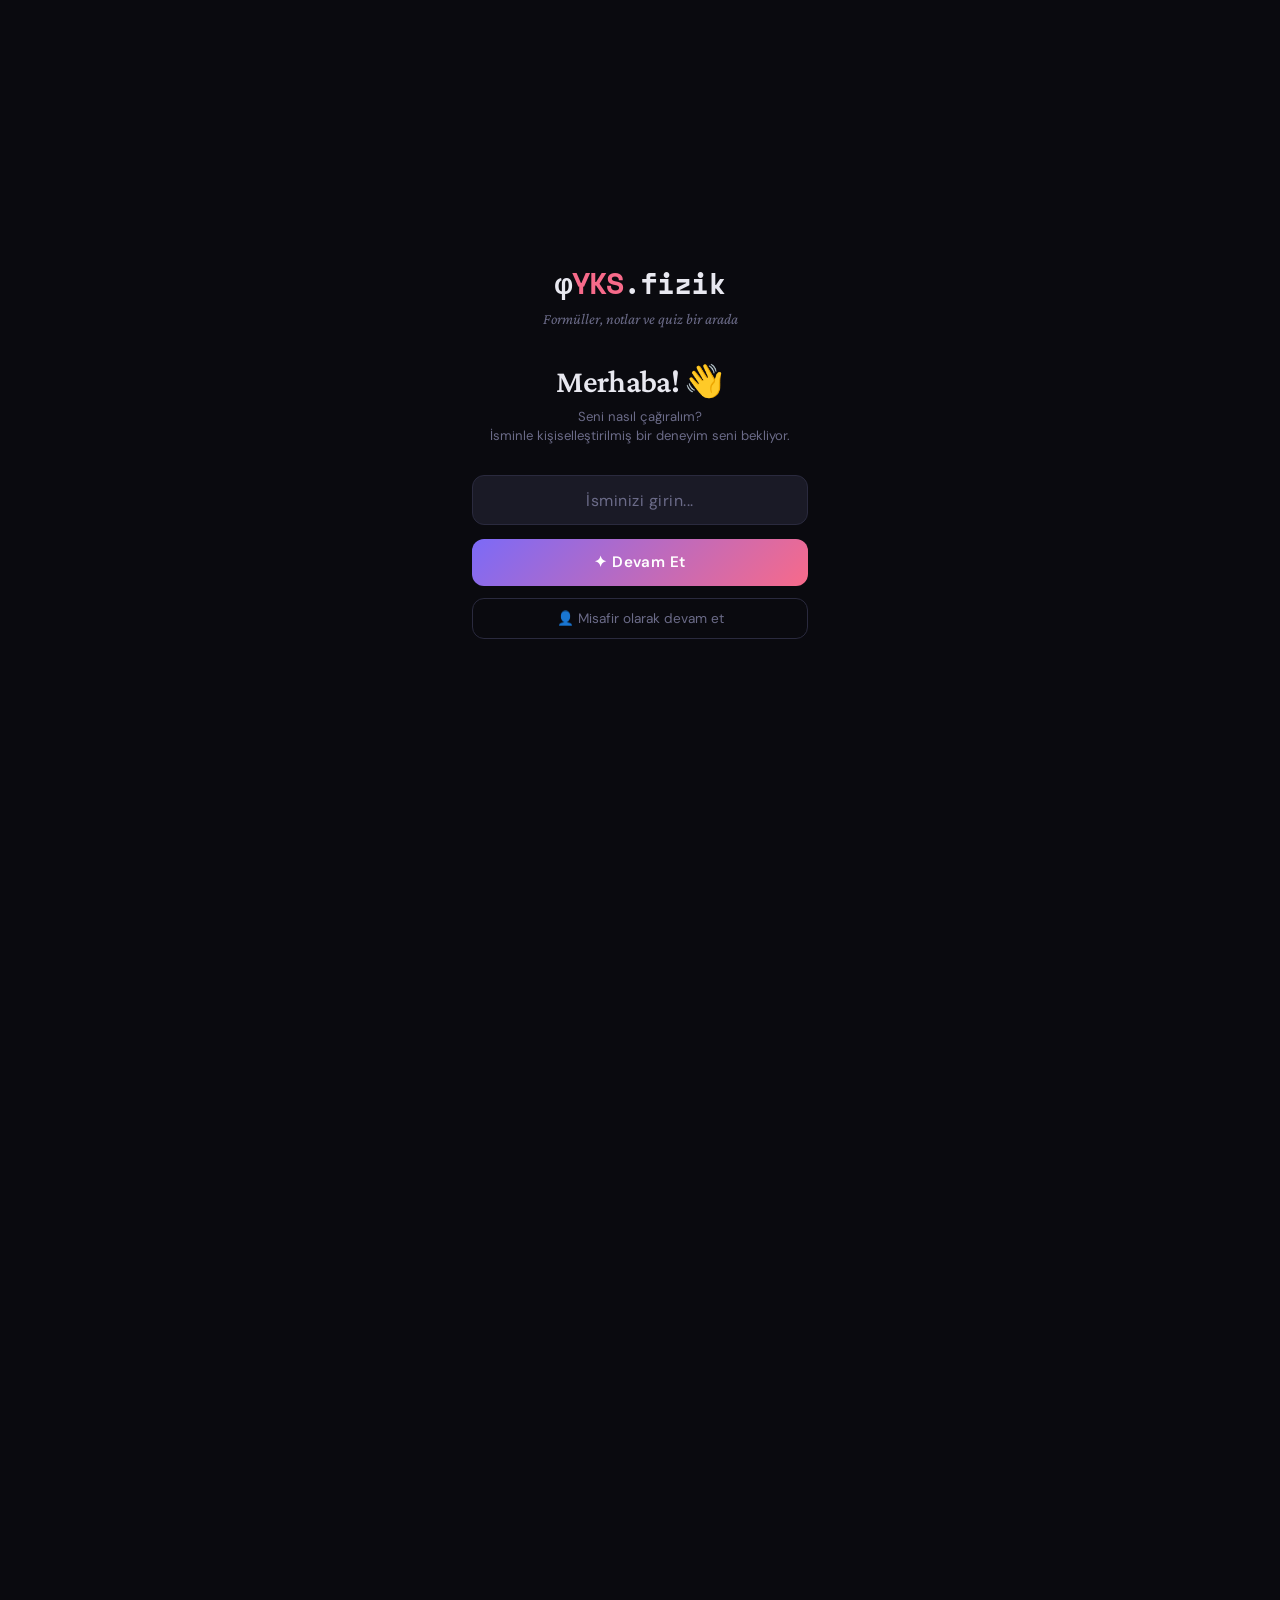
==== commit ac9c8889: "Add files via upload" ====
--- a/index.html
+++ b/index.html
@@ -1,11 +1,13 @@
-<html lang="tr" __gchrome_remoteframetoken="d8a481b0c76a0ae57a87b7b1b53f96c2"><head>
+<!DOCTYPE html>
+<html lang="tr">
+<head>
 <meta charset="UTF-8">
 <meta name="viewport" content="width=device-width, initial-scale=1.0, viewport-fit=cover">
 <meta name="theme-color" content="#0a0a0f">
 <meta name="apple-mobile-web-app-capable" content="yes">
 <meta name="apple-mobile-web-app-status-bar-style" content="black-translucent">
 <title>YKS Fizik Formülleri</title>
-<link href="https://fonts.googleapis.com/css2?family=Space+Mono:wght@400;700&amp;family=Crimson+Pro:ital,wght@0,300;0,600;1,300&amp;family=DM+Sans:wght@300;400;500&amp;display=swap" rel="stylesheet">
+<link href="https://fonts.googleapis.com/css2?family=Space+Mono:wght@400;700&family=Crimson+Pro:ital,wght@0,300;0,600;1,300&family=DM+Sans:wght@300;400;500&display=swap" rel="stylesheet">
 <style>
   :root {
     --bg: #0a0a0f;
@@ -1418,54 +1420,42 @@
 <body class="loading">
 
 <!-- LOADER -->
-
+<div id="loader">
+  <div class="loader-brand">
+    <div class="loader-phi">φ</div>
+    <div class="loader-name"><span class="loader-yks">YKS</span><span class="loader-dot-sep">.</span><span class="loader-fizik">fizik</span></div>
+  </div>
+  <div class="loader-spinner"></div>
+  <div class="loader-status">Yükleniyor<span class="loader-dots"><span>.</span><span>.</span><span>.</span></span></div>
+</div>
 <!-- /LOADER -->
 
 <!-- ADMİN PANELİ -->
-<div id="adminPanel" class="open">
+<div id="adminPanel">
   <div class="admin-header">
     <h1>φ<span>YKS</span>.fizik</h1>
     <span class="admin-badge">⚙️ Admin</span>
     <button class="admin-exit-btn" onclick="closeAdminPanel()">✕ Çıkış</button>
   </div>
-  <div class="admin-body" id="adminBody">
-    <div style="background:var(--card);border:1px solid var(--border);border-radius:12px;
-      padding:1.2rem 1.5rem;margin-bottom:1.5rem;display:flex;align-items:center;gap:1.2rem;">
-      <div style="font-size:2.2rem">👥</div>
-      <div>
-        <div style="font-size:0.7rem;text-transform:uppercase;letter-spacing:0.1em;color:var(--muted);
-          font-family:'Space Mono',monospace;margin-bottom:0.3rem">Toplam Ziyaretçi</div>
-        <div id="adminVisitorNum" style="font-size:2.4rem;font-family:'Space Mono',monospace;font-weight:700;
-          background:linear-gradient(135deg,var(--accent),var(--accent2));
-          -webkit-background-clip:text;-webkit-text-fill-color:transparent;background-clip:text;
-          line-height:1">—</div>
-        <div style="font-size:0.75rem;color:var(--muted);margin-top:0.25rem">farklı cihaz/tarayıcı</div>
-      </div>
-    </div>
-    <div style="background:rgba(251,146,60,0.08);border:1px solid rgba(251,146,60,0.25);
-      border-radius:10px;padding:0.9rem 1.1rem;margin-bottom:1.5rem;
-      font-size:0.8rem;color:var(--muted);line-height:1.6;">
-      💡 <strong style="color:var(--text)">Nasıl çalışır?</strong>
-      Değişiklikleri yap → <strong style="color:var(--accent)">💾 Kaydet &amp; İndir</strong> butonuna bas →
-      İndirilen <code>index.html</code> dosyasını GitHub'a push et → Tüm kullanıcılar güncellemeyi görür.
-    </div><div class="admin-topic"><div class="admin-topic-title">🚀 Kinematik — Hareket</div><div class="admin-formula-row " id="arow-hareket-0"><div class="admin-formula-name">Ortalama Hız</div><div class="admin-field-label">Formül</div><textarea class="admin-input" id="aeq-hareket-0" rows="2" oninput="adminMarkModified('hareket-0')">v_ort = Δx / Δt = (v₀ + v) / 2</textarea><div class="admin-field-label">Açıklama / Not</div><textarea class="admin-input" id="anote-hareket-0" rows="3" oninput="adminMarkModified('hareket-0')">İkinci eşitlik yalnızca sabit ivmeli harekette geçerlidir.</textarea></div><div class="admin-formula-row " id="arow-hareket-1"><div class="admin-formula-name">İvmeli Hareket — Hız</div><div class="admin-field-label">Formül</div><textarea class="admin-input" id="aeq-hareket-1" rows="2" oninput="adminMarkModified('hareket-1')">v = v₀ + a·t</textarea><div class="admin-field-label">Açıklama / Not</div><textarea class="admin-input" id="anote-hareket-1" rows="3" oninput="adminMarkModified('hareket-1')">Sabit ivmeli harekette geçerlidir. a &gt; 0 ise hızlanma, a &lt; 0 ise yavaşlama.</textarea></div><div class="admin-formula-row " id="arow-hareket-2"><div class="admin-formula-name">İvmeli Hareket — Konum</div><div class="admin-field-label">Formül</div><textarea class="admin-input" id="aeq-hareket-2" rows="2" oninput="adminMarkModified('hareket-2')">x = x₀ + v₀·t + ½·a·t²</textarea><div class="admin-field-label">Açıklama / Not</div><textarea class="admin-input" id="anote-hareket-2" rows="3" oninput="adminMarkModified('hareket-2')">x₀ = 0 alınırsa x = v₀·t + ½·a·t² olur.</textarea></div><div class="admin-formula-row " id="arow-hareket-3"><div class="admin-formula-name">Hız-Konum Bağıntısı</div><div class="admin-field-label">Formül</div><textarea class="admin-input" id="aeq-hareket-3" rows="2" oninput="adminMarkModified('hareket-3')">v² = v₀² + 2·a·Δx</textarea><div class="admin-field-label">Açıklama / Not</div><textarea class="admin-input" id="anote-hareket-3" rows="3" oninput="adminMarkModified('hareket-3')">Zaman bilinmiyorsa bu denklem kullanılır.</textarea></div><div class="admin-formula-row " id="arow-hareket-4"><div class="admin-formula-name">Ortalama İvme</div><div class="admin-field-label">Formül</div><textarea class="admin-input" id="aeq-hareket-4" rows="2" oninput="adminMarkModified('hareket-4')">a = Δv / Δt = (v − v₀) / t</textarea><div class="admin-field-label">Açıklama / Not</div><textarea class="admin-input" id="anote-hareket-4" rows="3" oninput="adminMarkModified('hareket-4')">v-t grafiğinin eğimi ivmeyi verir.</textarea></div><div class="admin-formula-row " id="arow-hareket-5"><div class="admin-formula-name">Serbest Düşme</div><div class="admin-field-label">Formül</div><textarea class="admin-input" id="aeq-hareket-5" rows="2" oninput="adminMarkModified('hareket-5')">h = ½·g·t²   |   v = g·t</textarea><div class="admin-field-label">Açıklama / Not</div><textarea class="admin-input" id="anote-hareket-5" rows="3" oninput="adminMarkModified('hareket-5')">Hava direnci ihmal edilir. v₀ = 0 durumu. v² = 2·g·h bağıntısı da kullanılır.</textarea></div><div class="admin-formula-row " id="arow-hareket-6"><div class="admin-formula-name">Yatay Atış — Yatay</div><div class="admin-field-label">Formül</div><textarea class="admin-input" id="aeq-hareket-6" rows="2" oninput="adminMarkModified('hareket-6')">x = v₀·t</textarea><div class="admin-field-label">Açıklama / Not</div><textarea class="admin-input" id="anote-hareket-6" rows="3" oninput="adminMarkModified('hareket-6')">Yatay yönde ivme sıfırdır; hız sabittir.</textarea></div><div class="admin-formula-row " id="arow-hareket-7"><div class="admin-formula-name">Yatay Atış — Düşey</div><div class="admin-field-label">Formül</div><textarea class="admin-input" id="aeq-hareket-7" rows="2" oninput="adminMarkModified('hareket-7')">y = ½·g·t²   |   vᵧ = g·t</textarea><div class="admin-field-label">Açıklama / Not</div><textarea class="admin-input" id="anote-hareket-7" rows="3" oninput="adminMarkModified('hareket-7')">Düşey yönde serbest düşme, yatay yönde sabit hız vardır.</textarea></div><div class="admin-formula-row " id="arow-hareket-8"><div class="admin-formula-name">Eğik Atış — Bileşenler</div><div class="admin-field-label">Formül</div><textarea class="admin-input" id="aeq-hareket-8" rows="2" oninput="adminMarkModified('hareket-8')">vₓ = v₀·cos θ   |   vᵧ = v₀·sin θ − g·t</textarea><div class="admin-field-label">Açıklama / Not</div><textarea class="admin-input" id="anote-hareket-8" rows="3" oninput="adminMarkModified('hareket-8')">Maksimum yükseklikte vᵧ = 0 olur.</textarea></div><div class="admin-formula-row " id="arow-hareket-9"><div class="admin-formula-name">Eğik Atış — Menzil</div><div class="admin-field-label">Formül</div><textarea class="admin-input" id="aeq-hareket-9" rows="2" oninput="adminMarkModified('hareket-9')">R = v₀²·sin(2θ) / g</textarea><div class="admin-field-label">Açıklama / Not</div><textarea class="admin-input" id="anote-hareket-9" rows="3" oninput="adminMarkModified('hareket-9')">Maksimum menzil θ = 45° de elde edilir. Tamamlayıcı açılar (30°-60°) eşit menzil verir.</textarea></div><div class="admin-formula-row " id="arow-hareket-10"><div class="admin-formula-name">Eğik Atış — Maks. Yükseklik</div><div class="admin-field-label">Formül</div><textarea class="admin-input" id="aeq-hareket-10" rows="2" oninput="adminMarkModified('hareket-10')">H = v₀²·sin²θ / (2g)</textarea><div class="admin-field-label">Açıklama / Not</div><textarea class="admin-input" id="anote-hareket-10" rows="3" oninput="adminMarkModified('hareket-10')">θ = 90° de maksimum yükseklik elde edilir.</textarea></div></div><div class="admin-topic"><div class="admin-topic-title">⚖️ Dinamik — Kuvvet &amp; Newton</div><div class="admin-formula-row " id="arow-dinamik-0"><div class="admin-formula-name">Newton 1. Yasa (Eylemsizlik)</div><div class="admin-field-label">Formül</div><textarea class="admin-input" id="aeq-dinamik-0" rows="2" oninput="adminMarkModified('dinamik-0')">ΣF = 0  ⟹  a = 0</textarea><div class="admin-field-label">Açıklama / Not</div><textarea class="admin-input" id="anote-dinamik-0" rows="3" oninput="adminMarkModified('dinamik-0')">Net kuvvet sıfırsa cisim durur ya da sabit hızla hareket eder.</textarea></div><div class="admin-formula-row " id="arow-dinamik-1"><div class="admin-formula-name">Newton 2. Yasa</div><div class="admin-field-label">Formül</div><textarea class="admin-input" id="aeq-dinamik-1" rows="2" oninput="adminMarkModified('dinamik-1')">ΣF = m · a</textarea><div class="admin-field-label">Açıklama / Not</div><textarea class="admin-input" id="anote-dinamik-1" rows="3" oninput="adminMarkModified('dinamik-1')">Net kuvvet, tüm kuvvetlerin vektör toplamıdır. Yönü ivmenin yönüdür.</textarea></div><div class="admin-formula-row " id="arow-dinamik-2"><div class="admin-formula-name">Ağırlık Kuvveti</div><div class="admin-field-label">Formül</div><textarea class="admin-input" id="aeq-dinamik-2" rows="2" oninput="adminMarkModified('dinamik-2')">G = m · g</textarea><div class="admin-field-label">Açıklama / Not</div><textarea class="admin-input" id="anote-dinamik-2" rows="3" oninput="adminMarkModified('dinamik-2')">Yüzeyden uzaklaştıkça g azalır. Kütle her yerde aynı kalır.</textarea></div><div class="admin-formula-row " id="arow-dinamik-3"><div class="admin-formula-name">Sürtünme Kuvveti</div><div class="admin-field-label">Formül</div><textarea class="admin-input" id="aeq-dinamik-3" rows="2" oninput="adminMarkModified('dinamik-3')">f = μ · N</textarea><div class="admin-field-label">Açıklama / Not</div><textarea class="admin-input" id="anote-dinamik-3" rows="3" oninput="adminMarkModified('dinamik-3')">Kinetik μₖ, statik μₛ'den küçüktür (μₖ &lt; μₛ). Yüzey pürüzlülüğüne bağlıdır.</textarea></div><div class="admin-formula-row " id="arow-dinamik-4"><div class="admin-formula-name">Newton 3. Yasa</div><div class="admin-field-label">Formül</div><textarea class="admin-input" id="aeq-dinamik-4" rows="2" oninput="adminMarkModified('dinamik-4')">F₁₂ = −F₂₁</textarea><div class="admin-field-label">Açıklama / Not</div><textarea class="admin-input" id="anote-dinamik-4" rows="3" oninput="adminMarkModified('dinamik-4')">Etki-tepki kuvvetleri: aynı doğru, zıt yön, eşit büyüklük. Farklı cisimlere uygulanır.</textarea></div><div class="admin-formula-row " id="arow-dinamik-5"><div class="admin-formula-name">Eğik Düzlemde Denge</div><div class="admin-field-label">Formül</div><textarea class="admin-input" id="aeq-dinamik-5" rows="2" oninput="adminMarkModified('dinamik-5')">F_parallel = m·g·sinθ   |   N = m·g·cosθ</textarea><div class="admin-field-label">Açıklama / Not</div><textarea class="admin-input" id="anote-dinamik-5" rows="3" oninput="adminMarkModified('dinamik-5')">Sürtünmesiz eğik düzlemde: a = g·sinθ</textarea></div><div class="admin-formula-row " id="arow-dinamik-6"><div class="admin-formula-name">Asansör — İvmeli</div><div class="admin-field-label">Formül</div><textarea class="admin-input" id="aeq-dinamik-6" rows="2" oninput="adminMarkModified('dinamik-6')">N = m·(g + a)  ya da  m·(g − a)</textarea><div class="admin-field-label">Açıklama / Not</div><textarea class="admin-input" id="anote-dinamik-6" rows="3" oninput="adminMarkModified('dinamik-6')">Yukarı ivmelenince N &gt; G (ağırlaşma), aşağı ivmelenince N &lt; G (hafifleşme). Serbest düşmede N = 0.</textarea></div></div><div class="admin-topic"><div class="admin-topic-title">⚡ İş, Enerji &amp; Güç</div><div class="admin-formula-row " id="arow-is_enerji-0"><div class="admin-formula-name">İş</div><div class="admin-field-label">Formül</div><textarea class="admin-input" id="aeq-is_enerji-0" rows="2" oninput="adminMarkModified('is_enerji-0')">W = F · d · cos(θ)</textarea><div class="admin-field-label">Açıklama / Not</div><textarea class="admin-input" id="anote-is_enerji-0" rows="3" oninput="adminMarkModified('is_enerji-0')">θ = 90° ise iş = 0; kuvvet yola dik ise iş yapmaz.</textarea></div><div class="admin-formula-row " id="arow-is_enerji-1"><div class="admin-formula-name">Kinetik Enerji</div><div class="admin-field-label">Formül</div><textarea class="admin-input" id="aeq-is_enerji-1" rows="2" oninput="adminMarkModified('is_enerji-1')">Eₖ = ½ · m · v²</textarea><div class="admin-field-label">Açıklama / Not</div><textarea class="admin-input" id="anote-is_enerji-1" rows="3" oninput="adminMarkModified('is_enerji-1')">İş-enerji teoremi: W_net = ΔEₖ</textarea></div><div class="admin-formula-row " id="arow-is_enerji-2"><div class="admin-formula-name">Potansiyel Enerji</div><div class="admin-field-label">Formül</div><textarea class="admin-input" id="aeq-is_enerji-2" rows="2" oninput="adminMarkModified('is_enerji-2')">Eₚ = m · g · h</textarea><div class="admin-field-label">Açıklama / Not</div><textarea class="admin-input" id="anote-is_enerji-2" rows="3" oninput="adminMarkModified('is_enerji-2')">Referans noktası seçimi sonucu değiştirmez.</textarea></div><div class="admin-formula-row " id="arow-is_enerji-3"><div class="admin-formula-name">Mekanik Enerji Korunumu</div><div class="admin-field-label">Formül</div><textarea class="admin-input" id="aeq-is_enerji-3" rows="2" oninput="adminMarkModified('is_enerji-3')">Eₖ₁ + Eₚ₁ = Eₖ₂ + Eₚ₂</textarea><div class="admin-field-label">Açıklama / Not</div><textarea class="admin-input" id="anote-is_enerji-3" rows="3" oninput="adminMarkModified('is_enerji-3')">Sürtünme yoksa toplam mekanik enerji sabit kalır.</textarea></div><div class="admin-formula-row " id="arow-is_enerji-4"><div class="admin-formula-name">Güç</div><div class="admin-field-label">Formül</div><textarea class="admin-input" id="aeq-is_enerji-4" rows="2" oninput="adminMarkModified('is_enerji-4')">P = W / t = F · v</textarea><div class="admin-field-label">Açıklama / Not</div><textarea class="admin-input" id="anote-is_enerji-4" rows="3" oninput="adminMarkModified('is_enerji-4')">1 HP ≈ 746 W.</textarea></div><div class="admin-formula-row " id="arow-is_enerji-5"><div class="admin-formula-name">Yay Potansiyel Enerjisi</div><div class="admin-field-label">Formül</div><textarea class="admin-input" id="aeq-is_enerji-5" rows="2" oninput="adminMarkModified('is_enerji-5')">Eₛ = ½ · k · x²</textarea><div class="admin-field-label">Açıklama / Not</div><textarea class="admin-input" id="anote-is_enerji-5" rows="3" oninput="adminMarkModified('is_enerji-5')">Hooke yasası: F = k·x ile birlikte kullanılır.</textarea></div></div><div class="admin-topic"><div class="admin-topic-title">💥 Momentum &amp; İmpuls</div><div class="admin-formula-row " id="arow-momentum-0"><div class="admin-formula-name">Momentum</div><div class="admin-field-label">Formül</div><textarea class="admin-input" id="aeq-momentum-0" rows="2" oninput="adminMarkModified('momentum-0')">p = m · v</textarea><div class="admin-field-label">Açıklama / Not</div><textarea class="admin-input" id="anote-momentum-0" rows="3" oninput="adminMarkModified('momentum-0')">Vektörel büyüklüktür; yönü hız yönündedir. SI birimi kg·m/s = N·s.</textarea></div><div class="admin-formula-row " id="arow-momentum-1"><div class="admin-formula-name">İmpuls</div><div class="admin-field-label">Formül</div><textarea class="admin-input" id="aeq-momentum-1" rows="2" oninput="adminMarkModified('momentum-1')">J = F · Δt = Δp = m·v − m·v₀</textarea><div class="admin-field-label">Açıklama / Not</div><textarea class="admin-input" id="anote-momentum-1" rows="3" oninput="adminMarkModified('momentum-1')">F-t grafiğinin altındaki alan impulsu verir. Kısa sürede büyük kuvvet → büyük impuls.</textarea></div><div class="admin-formula-row " id="arow-momentum-2"><div class="admin-formula-name">Momentum Korunumu</div><div class="admin-field-label">Formül</div><textarea class="admin-input" id="aeq-momentum-2" rows="2" oninput="adminMarkModified('momentum-2')">Σpᵢ = Σpf  →  m₁v₁ + m₂v₂ = m₁v₁' + m₂v₂'</textarea><div class="admin-field-label">Açıklama / Not</div><textarea class="admin-input" id="anote-momentum-2" rows="3" oninput="adminMarkModified('momentum-2')">Sisteme dışarıdan net kuvvet etki etmiyorsa toplam momentum sabit kalır.</textarea></div><div class="admin-formula-row " id="arow-momentum-3"><div class="admin-formula-name">Tamamen Esnek Çarpışma</div><div class="admin-field-label">Formül</div><textarea class="admin-input" id="aeq-momentum-3" rows="2" oninput="adminMarkModified('momentum-3')">v₁' = ((m₁−m₂)v₁ + 2m₂v₂) / (m₁+m₂)
-v₂' = ((m₂−m₁)v₂ + 2m₁v₁) / (m₁+m₂)</textarea><div class="admin-field-label">Açıklama / Not</div><textarea class="admin-input" id="anote-momentum-3" rows="3" oninput="adminMarkModified('momentum-3')">Hem kinetik enerji hem momentum korunur. v₂=0 ise: v₁'=(m₁−m₂)v₁/(m₁+m₂), v₂'=2m₁v₁/(m₁+m₂). m₁=m₂ ise hızlar yer değiştirir.</textarea></div><div class="admin-formula-row " id="arow-momentum-4"><div class="admin-formula-name">Tamamen Esnek Olmayan</div><div class="admin-field-label">Formül</div><textarea class="admin-input" id="aeq-momentum-4" rows="2" oninput="adminMarkModified('momentum-4')">m₁v₁ + m₂v₂ = (m₁+m₂)·v'</textarea><div class="admin-field-label">Açıklama / Not</div><textarea class="admin-input" id="anote-momentum-4" rows="3" oninput="adminMarkModified('momentum-4')">Cisimler birleşir; maksimum kinetik enerji kaybı olur. ΔEₖ = ½·μ·(v₁−v₂)² [μ = indirgenmiş kütle]</textarea></div></div><div class="admin-topic"><div class="admin-topic-title">🌀 Dairesel Hareket &amp; Gravite</div><div class="admin-formula-row " id="arow-dairesel-0"><div class="admin-formula-name">Çizgisel &amp; Açısal Hız</div><div class="admin-field-label">Formül</div><textarea class="admin-input" id="aeq-dairesel-0" rows="2" oninput="adminMarkModified('dairesel-0')">v = ω·r   |   ω = 2π/T = 2πf</textarea><div class="admin-field-label">Açıklama / Not</div><textarea class="admin-input" id="anote-dairesel-0" rows="3" oninput="adminMarkModified('dairesel-0')">Aynı katı cisimde ω her noktada eşit, v ise r ile orantılıdır.</textarea></div><div class="admin-formula-row " id="arow-dairesel-1"><div class="admin-formula-name">Merkezcil İvme</div><div class="admin-field-label">Formül</div><textarea class="admin-input" id="aeq-dairesel-1" rows="2" oninput="adminMarkModified('dairesel-1')">aₘ = v² / r = ω²·r = 4π²r/T²</textarea><div class="admin-field-label">Açıklama / Not</div><textarea class="admin-input" id="anote-dairesel-1" rows="3" oninput="adminMarkModified('dairesel-1')">Daima merkeze doğru (santripetal) yönelmiştir. Yönü değişir, büyüklüğü sabittir.</textarea></div><div class="admin-formula-row " id="arow-dairesel-2"><div class="admin-formula-name">Merkezcil Kuvvet</div><div class="admin-field-label">Formül</div><textarea class="admin-input" id="aeq-dairesel-2" rows="2" oninput="adminMarkModified('dairesel-2')">Fₘ = m·v²/r = m·ω²·r</textarea><div class="admin-field-label">Açıklama / Not</div><textarea class="admin-input" id="anote-dairesel-2" rows="3" oninput="adminMarkModified('dairesel-2')">Bu başlı başına bir kuvvet türü değildir; sürtünme, gerilim, yerçekimi vb. net kuvvetidir.</textarea></div><div class="admin-formula-row " id="arow-dairesel-3"><div class="admin-formula-name">Evrensel Çekim</div><div class="admin-field-label">Formül</div><textarea class="admin-input" id="aeq-dairesel-3" rows="2" oninput="adminMarkModified('dairesel-3')">F = G · m₁·m₂ / r²</textarea><div class="admin-field-label">Açıklama / Not</div><textarea class="admin-input" id="anote-dairesel-3" rows="3" oninput="adminMarkModified('dairesel-3')">Mesafe 2 katına çıkarsa kuvvet ¼ olur (ters kare yasası).</textarea></div><div class="admin-formula-row " id="arow-dairesel-4"><div class="admin-formula-name">Yüzey Yerçekimi</div><div class="admin-field-label">Formül</div><textarea class="admin-input" id="aeq-dairesel-4" rows="2" oninput="adminMarkModified('dairesel-4')">g = G · M / R²</textarea><div class="admin-field-label">Açıklama / Not</div><textarea class="admin-input" id="anote-dairesel-4" rows="3" oninput="adminMarkModified('dairesel-4')">Yüzeyden h yükseklikte: gₕ = G·M/(R+h)². h &lt;&lt; R ise gₕ ≈ g·(1 − 2h/R)</textarea></div><div class="admin-formula-row " id="arow-dairesel-5"><div class="admin-formula-name">Uydu Orbital Hızı</div><div class="admin-field-label">Formül</div><textarea class="admin-input" id="aeq-dairesel-5" rows="2" oninput="adminMarkModified('dairesel-5')">v = √(G·M/r)</textarea><div class="admin-field-label">Açıklama / Not</div><textarea class="admin-input" id="anote-dairesel-5" rows="3" oninput="adminMarkModified('dairesel-5')">Yörünge yarıçapı arttıkça orbital hız azalır.</textarea></div><div class="admin-formula-row " id="arow-dairesel-6"><div class="admin-formula-name">Kepler 3. Yasası</div><div class="admin-field-label">Formül</div><textarea class="admin-input" id="aeq-dairesel-6" rows="2" oninput="adminMarkModified('dairesel-6')">T² = (4π²/(G·M)) · r³   →   T² ∝ r³</textarea><div class="admin-field-label">Açıklama / Not</div><textarea class="admin-input" id="anote-dairesel-6" rows="3" oninput="adminMarkModified('dairesel-6')">Tüm gezegenler için G·M sabittir. T₁²/r₁³ = T₂²/r₂³</textarea></div></div><div class="admin-topic"><div class="admin-topic-title">💧 Basınç &amp; Akışkanlar</div><div class="admin-formula-row " id="arow-basinc-0"><div class="admin-formula-name">Basınç</div><div class="admin-field-label">Formül</div><textarea class="admin-input" id="aeq-basinc-0" rows="2" oninput="adminMarkModified('basinc-0')">P = F / A</textarea><div class="admin-field-label">Açıklama / Not</div><textarea class="admin-input" id="anote-basinc-0" rows="3" oninput="adminMarkModified('basinc-0')">1 atm = 101 325 Pa ≈ 10⁵ Pa</textarea></div><div class="admin-formula-row admin-modified" id="arow-basinc-1"><div class="admin-formula-name">Sıvı Basıncı</div><div class="admin-field-label">Formül</div><textarea class="admin-input" id="aeq-basinc-1" rows="2" oninput="adminMarkModified('basinc-1')" __gchrome_uniqueid="5">P = ρ · g · h</textarea><div class="admin-field-label">Açıklama / Not</div><textarea class="admin-input" id="anote-basinc-1" rows="3" oninput="adminMarkModified('basinc-1')" __gchrome_uniqueid="4">Mutlak basınç: P_mutlak = P_atm + ρgh. Aynı derinlikteki tüm noktalarda basınç eşittir. Yoğunluk ve g sabitken yalnızca derinliğe bağlıdır.</textarea></div><div class="admin-formula-row " id="arow-basinc-2"><div class="admin-formula-name">Pascal Yasası</div><div class="admin-field-label">Formül</div><textarea class="admin-input" id="aeq-basinc-2" rows="2" oninput="adminMarkModified('basinc-2')">P₁ = P₂   →   F₁/A₁ = F₂/A₂</textarea><div class="admin-field-label">Açıklama / Not</div><textarea class="admin-input" id="anote-basinc-2" rows="3" oninput="adminMarkModified('basinc-2')">Kapalı bir sıvıya uygulanan basınç her yöne eşit iletilir. Hidrolik sistemlerin temelidir. A₂ &gt; A₁ ise F₂ &gt; F₁ (kuvvet büyütme).</textarea></div><div class="admin-formula-row " id="arow-basinc-3"><div class="admin-formula-name">Arşimet (Kaldırma) Kuvveti</div><div class="admin-field-label">Formül</div><textarea class="admin-input" id="aeq-basinc-3" rows="2" oninput="adminMarkModified('basinc-3')">Fₐ = ρ_sıvı · V_batan · g</textarea><div class="admin-field-label">Açıklama / Not</div><textarea class="admin-input" id="anote-basinc-3" rows="3" oninput="adminMarkModified('basinc-3')">Cisim tamamen batarsa V_batan = V_cisim. Cisim yüzüyorsa Fₐ = G_cisim → ρ_sıvı·V_batan = ρ_cisim·V_cisim.</textarea></div><div class="admin-formula-row " id="arow-basinc-4"><div class="admin-formula-name">Bernoulli</div><div class="admin-field-label">Formül</div><textarea class="admin-input" id="aeq-basinc-4" rows="2" oninput="adminMarkModified('basinc-4')">P + ½ρv² + ρgh = sabit</textarea><div class="admin-field-label">Açıklama / Not</div><textarea class="admin-input" id="anote-basinc-4" rows="3" oninput="adminMarkModified('basinc-4')">İdeal akışkanlar için enerji korunumu ilkesidir.</textarea></div><div class="admin-formula-row " id="arow-basinc-5"><div class="admin-formula-name">Süreklilik Denklemi</div><div class="admin-field-label">Formül</div><textarea class="admin-input" id="aeq-basinc-5" rows="2" oninput="adminMarkModified('basinc-5')">A₁·v₁ = A₂·v₂</textarea><div class="admin-field-label">Açıklama / Not</div><textarea class="admin-input" id="anote-basinc-5" rows="3" oninput="adminMarkModified('basinc-5')">Sıkıştırılamaz akışkanlar için geçerlidir.</textarea></div></div><div class="admin-topic"><div class="admin-topic-title">🌡️ Isı &amp; Sıcaklık</div><div class="admin-formula-row " id="arow-sicaklik-0"><div class="admin-formula-name">Isı</div><div class="admin-field-label">Formül</div><textarea class="admin-input" id="aeq-sicaklik-0" rows="2" oninput="adminMarkModified('sicaklik-0')">Q = m · c · ΔT</textarea><div class="admin-field-label">Açıklama / Not</div><textarea class="admin-input" id="anote-sicaklik-0" rows="3" oninput="adminMarkModified('sicaklik-0')">Su için c = 4200 J/kg·K</textarea></div><div class="admin-formula-row " id="arow-sicaklik-1"><div class="admin-formula-name">Hal Değişimi Isısı</div><div class="admin-field-label">Formül</div><textarea class="admin-input" id="aeq-sicaklik-1" rows="2" oninput="adminMarkModified('sicaklik-1')">Q = m · L</textarea><div class="admin-field-label">Açıklama / Not</div><textarea class="admin-input" id="anote-sicaklik-1" rows="3" oninput="adminMarkModified('sicaklik-1')">Erime veya buharlaşmada sıcaklık değişmez.</textarea></div><div class="admin-formula-row " id="arow-sicaklik-2"><div class="admin-formula-name">Isı Dengesi</div><div class="admin-field-label">Formül</div><textarea class="admin-input" id="aeq-sicaklik-2" rows="2" oninput="adminMarkModified('sicaklik-2')">Q_verilen = Q_alınan</textarea><div class="admin-field-label">Açıklama / Not</div><textarea class="admin-input" id="anote-sicaklik-2" rows="3" oninput="adminMarkModified('sicaklik-2')">Kalorimetri problemlerinin temelidir.</textarea></div><div class="admin-formula-row " id="arow-sicaklik-3"><div class="admin-formula-name">Genleşme</div><div class="admin-field-label">Formül</div><textarea class="admin-input" id="aeq-sicaklik-3" rows="2" oninput="adminMarkModified('sicaklik-3')">ΔL = α · L₀ · ΔT</textarea><div class="admin-field-label">Açıklama / Not</div><textarea class="admin-input" id="anote-sicaklik-3" rows="3" oninput="adminMarkModified('sicaklik-3')">Hacim genleşmesi: ΔV = 3α · V₀ · ΔT</textarea></div><div class="admin-formula-row " id="arow-sicaklik-4"><div class="admin-formula-name">İdeal Gaz</div><div class="admin-field-label">Formül</div><textarea class="admin-input" id="aeq-sicaklik-4" rows="2" oninput="adminMarkModified('sicaklik-4')">P·V = n·R·T</textarea><div class="admin-field-label">Açıklama / Not</div><textarea class="admin-input" id="anote-sicaklik-4" rows="3" oninput="adminMarkModified('sicaklik-4')">T(K) = T(°C) + 273</textarea></div><div class="admin-formula-row " id="arow-sicaklik-5"><div class="admin-formula-name">Carnot Verimi</div><div class="admin-field-label">Formül</div><textarea class="admin-input" id="aeq-sicaklik-5" rows="2" oninput="adminMarkModified('sicaklik-5')">η = 1 − T_soğuk / T_sıcak   (×100 ile %)</textarea><div class="admin-field-label">Açıklama / Not</div><textarea class="admin-input" id="anote-sicaklik-5" rows="3" oninput="adminMarkModified('sicaklik-5')">T mutlaka Kelvin cinsinden yazılmalıdır! T(K) = T(°C) + 273. Gerçek ısı motorları her zaman Carnot veriminin altında kalır. η = 1 yalnızca T_soğuk = 0 K olunca mümkün olur (ulaşılamaz).</textarea></div></div><div class="admin-topic"><div class="admin-topic-title">〰️ Dalgalar &amp; Ses</div><div class="admin-formula-row " id="arow-dalgalar-0"><div class="admin-formula-name">Dalga Hızı</div><div class="admin-field-label">Formül</div><textarea class="admin-input" id="aeq-dalgalar-0" rows="2" oninput="adminMarkModified('dalgalar-0')">v = λ · f = λ / T</textarea><div class="admin-field-label">Açıklama / Not</div><textarea class="admin-input" id="anote-dalgalar-0" rows="3" oninput="adminMarkModified('dalgalar-0')">Ortam değişince f sabit kalır, λ değişir. Hız yalnızca ortama bağlıdır.</textarea></div><div class="admin-formula-row " id="arow-dalgalar-1"><div class="admin-formula-name">Gerdirili Telde Dalga Hızı</div><div class="admin-field-label">Formül</div><textarea class="admin-input" id="aeq-dalgalar-1" rows="2" oninput="adminMarkModified('dalgalar-1')">v = √(F / μ)   |   μ = m/L</textarea><div class="admin-field-label">Açıklama / Not</div><textarea class="admin-input" id="anote-dalgalar-1" rows="3" oninput="adminMarkModified('dalgalar-1')">Gerilim arttıkça hız artar. Telin kalınlığı arttıkça μ artar, hız azalır.</textarea></div><div class="admin-formula-row " id="arow-dalgalar-2"><div class="admin-formula-name">Telde / Açık Borudaki Duran Dalga</div><div class="admin-field-label">Formül</div><textarea class="admin-input" id="aeq-dalgalar-2" rows="2" oninput="adminMarkModified('dalgalar-2')">λₙ = 2L/n   |   fₙ = n·v/(2L)</textarea><div class="admin-field-label">Açıklama / Not</div><textarea class="admin-input" id="anote-dalgalar-2" rows="3" oninput="adminMarkModified('dalgalar-2')">Tel ve iki ucu açık boru: tüm harmonikler oluşur. Bir ucu kapalı boru: λₙ = 4L/(2n−1), fₙ = (2n−1)·v/(4L) — yalnızca tek harmonikler. n=1: temel harmonik.</textarea></div><div class="admin-formula-row " id="arow-dalgalar-3"><div class="admin-formula-name">Doppler Etkisi</div><div class="admin-field-label">Formül</div><textarea class="admin-input" id="aeq-dalgalar-3" rows="2" oninput="adminMarkModified('dalgalar-3')">f' = f · (v ± vₐ) / (v ∓ v_k)</textarea><div class="admin-field-label">Açıklama / Not</div><textarea class="admin-input" id="anote-dalgalar-3" rows="3" oninput="adminMarkModified('dalgalar-3')">Alıcı kaynağa yaklaşırsa üstte +, uzaklaşırsa −. Kaynak alıcıya yaklaşırsa altta −, uzaklaşırsa +. Yaklaşma frekansı artırır, uzaklaşma azaltır.</textarea></div><div class="admin-formula-row " id="arow-dalgalar-4"><div class="admin-formula-name">Ses Şiddeti Düzeyi (dB)</div><div class="admin-field-label">Formül</div><textarea class="admin-input" id="aeq-dalgalar-4" rows="2" oninput="adminMarkModified('dalgalar-4')">L = 10 · log(I / I₀)</textarea><div class="admin-field-label">Açıklama / Not</div><textarea class="admin-input" id="anote-dalgalar-4" rows="3" oninput="adminMarkModified('dalgalar-4')">10 dB artış → şiddet 10 kat artar. 20 dB → 100 kat, 30 dB → 1000 kat.</textarea></div><div class="admin-formula-row " id="arow-dalgalar-5"><div class="admin-formula-name">Basit Sarkaç Periyodu</div><div class="admin-field-label">Formül</div><textarea class="admin-input" id="aeq-dalgalar-5" rows="2" oninput="adminMarkModified('dalgalar-5')">T = 2π · √(L / g)</textarea><div class="admin-field-label">Açıklama / Not</div><textarea class="admin-input" id="anote-dalgalar-5" rows="3" oninput="adminMarkModified('dalgalar-5')">Genlikten ve kütleden bağımsızdır. Yalnızca küçük açılar için (&lt; 15°) geçerlidir.</textarea></div><div class="admin-formula-row " id="arow-dalgalar-6"><div class="admin-formula-name">Yay-Kütle Sarkacı Periyodu</div><div class="admin-field-label">Formül</div><textarea class="admin-input" id="aeq-dalgalar-6" rows="2" oninput="adminMarkModified('dalgalar-6')">T = 2π · √(m / k)</textarea><div class="admin-field-label">Açıklama / Not</div><textarea class="admin-input" id="anote-dalgalar-6" rows="3" oninput="adminMarkModified('dalgalar-6')">Genlikten bağımsızdır. k arttıkça (sert yay) periyot azalır.</textarea></div></div><div class="admin-topic"><div class="admin-topic-title">⚡ Elektrik &amp; Manyetizma</div><div class="admin-formula-row " id="arow-elektrik-0"><div class="admin-formula-name">Coulomb Yasası</div><div class="admin-field-label">Formül</div><textarea class="admin-input" id="aeq-elektrik-0" rows="2" oninput="adminMarkModified('elektrik-0')">F = k · |q₁·q₂| / r²</textarea><div class="admin-field-label">Açıklama / Not</div><textarea class="admin-input" id="anote-elektrik-0" rows="3" oninput="adminMarkModified('elektrik-0')">k = 1/(4πε₀). Aynı işaretli yükler iter, zıt işaretliler çeker.</textarea></div><div class="admin-formula-row " id="arow-elektrik-1"><div class="admin-formula-name">Elektrik Alan</div><div class="admin-field-label">Formül</div><textarea class="admin-input" id="aeq-elektrik-1" rows="2" oninput="adminMarkModified('elektrik-1')">E = F / q₀ = k·Q / r²</textarea><div class="admin-field-label">Açıklama / Not</div><textarea class="admin-input" id="anote-elektrik-1" rows="3" oninput="adminMarkModified('elektrik-1')">Vektörel büyüklük. Pozitif yükten dışarı, negatif yüke doğru yönelir. Birden fazla yük varsa süperpozisyon ilkesi uygulanır: E_toplam = ΣEᵢ.</textarea></div><div class="admin-formula-row " id="arow-elektrik-2"><div class="admin-formula-name">Düzgün Elektrik Alan</div><div class="admin-field-label">Formül</div><textarea class="admin-input" id="aeq-elektrik-2" rows="2" oninput="adminMarkModified('elektrik-2')">E = V / d   |   F = q·E</textarea><div class="admin-field-label">Açıklama / Not</div><textarea class="admin-input" id="anote-elektrik-2" rows="3" oninput="adminMarkModified('elektrik-2')">Paralel plakalarda alan düzgündür. Yük hareketi: W = q·V</textarea></div><div class="admin-formula-row " id="arow-elektrik-3"><div class="admin-formula-name">Elektrik Potansiyel</div><div class="admin-field-label">Formül</div><textarea class="admin-input" id="aeq-elektrik-3" rows="2" oninput="adminMarkModified('elektrik-3')">V = k · Q / r   |   W = q·ΔV</textarea><div class="admin-field-label">Açıklama / Not</div><textarea class="admin-input" id="anote-elektrik-3" rows="3" oninput="adminMarkModified('elektrik-3')">Skaler büyüklük. E = −ΔV/Δr (alan, potansiyelin gradyanının negatifi).</textarea></div><div class="admin-formula-row " id="arow-elektrik-4"><div class="admin-formula-name">Kondansatör Kapasitesi</div><div class="admin-field-label">Formül</div><textarea class="admin-input" id="aeq-elektrik-4" rows="2" oninput="adminMarkModified('elektrik-4')">C = Q / V = ε₀·A / d</textarea><div class="admin-field-label">Açıklama / Not</div><textarea class="admin-input" id="anote-elektrik-4" rows="3" oninput="adminMarkModified('elektrik-4')">Paralel bağlı: C_top = C₁+C₂. Seri bağlı: 1/C_top = 1/C₁+1/C₂. Depolanan enerji: U = ½CV² = Q²/(2C) = QV/2.</textarea></div><div class="admin-formula-row " id="arow-elektrik-5"><div class="admin-formula-name">Ohm Yasası &amp; Direnç</div><div class="admin-field-label">Formül</div><textarea class="admin-input" id="aeq-elektrik-5" rows="2" oninput="adminMarkModified('elektrik-5')">V = I·R   |   R = ρ·L/A</textarea><div class="admin-field-label">Açıklama / Not</div><textarea class="admin-input" id="anote-elektrik-5" rows="3" oninput="adminMarkModified('elektrik-5')">Seri: R = R₁+R₂. Paralel: 1/R = 1/R₁+1/R₂.</textarea></div><div class="admin-formula-row " id="arow-elektrik-6"><div class="admin-formula-name">Elektrik Gücü &amp; Enerji</div><div class="admin-field-label">Formül</div><textarea class="admin-input" id="aeq-elektrik-6" rows="2" oninput="adminMarkModified('elektrik-6')">P = V·I = I²·R = V²/R   |   W = P·t</textarea><div class="admin-field-label">Açıklama / Not</div><textarea class="admin-input" id="anote-elektrik-6" rows="3" oninput="adminMarkModified('elektrik-6')">Joule ısınması: Q = I²·R·t. 1 kWh = 3,6×10⁶ J</textarea></div><div class="admin-formula-row " id="arow-elektrik-7"><div class="admin-formula-name">Kirchhoff Akım Yasası (KAY)</div><div class="admin-field-label">Formül</div><textarea class="admin-input" id="aeq-elektrik-7" rows="2" oninput="adminMarkModified('elektrik-7')">ΣI_giren = ΣI_çıkan</textarea><div class="admin-field-label">Açıklama / Not</div><textarea class="admin-input" id="anote-elektrik-7" rows="3" oninput="adminMarkModified('elektrik-7')">Düğüm noktasında toplam giren akım = toplam çıkan akım (yük korunumu).</textarea></div><div class="admin-formula-row " id="arow-elektrik-8"><div class="admin-formula-name">Kirchhoff Gerilim Yasası (KGY)</div><div class="admin-field-label">Formül</div><textarea class="admin-input" id="aeq-elektrik-8" rows="2" oninput="adminMarkModified('elektrik-8')">ΣV = 0  (kapalı çevrim)</textarea><div class="admin-field-label">Açıklama / Not</div><textarea class="admin-input" id="anote-elektrik-8" rows="3" oninput="adminMarkModified('elektrik-8')">Kapalı çevrimdeki gerilim düşümlerinin toplamı sıfırdır (enerji korunumu).</textarea></div><div class="admin-formula-row " id="arow-elektrik-9"><div class="admin-formula-name">Manyetik Kuvvet (hareketli yük)</div><div class="admin-field-label">Formül</div><textarea class="admin-input" id="aeq-elektrik-9" rows="2" oninput="adminMarkModified('elektrik-9')">F = q·v·B·sinθ</textarea><div class="admin-field-label">Açıklama / Not</div><textarea class="admin-input" id="anote-elektrik-9" rows="3" oninput="adminMarkModified('elektrik-9')">Lorentz kuvveti. θ = 90° maksimum. Yönü: sağ el kuralı (pozitif yük için).</textarea></div><div class="admin-formula-row " id="arow-elektrik-10"><div class="admin-formula-name">Manyetik Kuvvet (akım taşıyan tel)</div><div class="admin-field-label">Formül</div><textarea class="admin-input" id="aeq-elektrik-10" rows="2" oninput="adminMarkModified('elektrik-10')">F = B·I·L·sinθ</textarea><div class="admin-field-label">Açıklama / Not</div><textarea class="admin-input" id="anote-elektrik-10" rows="3" oninput="adminMarkModified('elektrik-10')">Tel alana paralelse (θ=0°) kuvvet sıfır; dik ise maksimum.</textarea></div><div class="admin-formula-row " id="arow-elektrik-11"><div class="admin-formula-name">Faraday İndüksiyon Yasası</div><div class="admin-field-label">Formül</div><textarea class="admin-input" id="aeq-elektrik-11" rows="2" oninput="adminMarkModified('elektrik-11')">ε = −N · ΔΦ/Δt   |   Φ = B·A·cosθ</textarea><div class="admin-field-label">Açıklama / Not</div><textarea class="admin-input" id="anote-elektrik-11" rows="3" oninput="adminMarkModified('elektrik-11')">Lenz yasası: negatif işaret, indüklenen akımın değişime karşı olduğunu gösterir.</textarea></div><div class="admin-formula-row " id="arow-elektrik-12"><div class="admin-formula-name">Transformatör</div><div class="admin-field-label">Formül</div><textarea class="admin-input" id="aeq-elektrik-12" rows="2" oninput="adminMarkModified('elektrik-12')">V₁/V₂ = N₁/N₂   |   I₁/I₂ = N₂/N₁</textarea><div class="admin-field-label">Açıklama / Not</div><textarea class="admin-input" id="anote-elektrik-12" rows="3" oninput="adminMarkModified('elektrik-12')">İdeal transformatörde güç korunur: P₁ = P₂ → V₁·I₁ = V₂·I₂. Yükseltici: N₂&gt;N₁ → V₂&gt;V₁ ama I₂&lt;I₁. Alçaltıcı: N₂&lt;N₁.</textarea></div></div><div class="admin-topic"><div class="admin-topic-title">🔭 Optik</div><div class="admin-formula-row " id="arow-optik-0"><div class="admin-formula-name">Snell Yasası (Kırılma)</div><div class="admin-field-label">Formül</div><textarea class="admin-input" id="aeq-optik-0" rows="2" oninput="adminMarkModified('optik-0')">n₁ · sin θ₁ = n₂ · sin θ₂</textarea><div class="admin-field-label">Açıklama / Not</div><textarea class="admin-input" id="anote-optik-0" rows="3" oninput="adminMarkModified('optik-0')">n = c/v (vakumda c = 3×10⁸ m/s). Cam için n ≈ 1,5; su için n ≈ 1,33. Işık yoğun ortamdan seyrek ortama geçerken kırıcı açı büyür. Kritik açıda tam yansıma başlar: sin θ_k = n₂/n₁.</textarea></div><div class="admin-formula-row " id="arow-optik-1"><div class="admin-formula-name">İnce Mercek / Ayna Formülü</div><div class="admin-field-label">Formül</div><textarea class="admin-input" id="aeq-optik-1" rows="2" oninput="adminMarkModified('optik-1')">1/f = 1/d_o + 1/d_i</textarea><div class="admin-field-label">Açıklama / Not</div><textarea class="admin-input" id="anote-optik-1" rows="3" oninput="adminMarkModified('optik-1')">İşaret kuralı: gerçek cisim d_o &gt; 0. Gerçek görüntü d_i &gt; 0 (mercekte aynı taraf, aynada karşı taraf). Sanal görüntü d_i &lt; 0. Yakınsak mercek/çukur ayna f &gt; 0; ıraksak mercek/tümsek ayna f &lt; 0.</textarea></div><div class="admin-formula-row " id="arow-optik-2"><div class="admin-formula-name">Büyütme</div><div class="admin-field-label">Formül</div><textarea class="admin-input" id="aeq-optik-2" rows="2" oninput="adminMarkModified('optik-2')">m = h_i / h_o = −d_i / d_o</textarea><div class="admin-field-label">Açıklama / Not</div><textarea class="admin-input" id="anote-optik-2" rows="3" oninput="adminMarkModified('optik-2')">|m| &gt; 1: büyütülmüş. |m| &lt; 1: küçültülmüş. m &gt; 0: düz görüntü. m &lt; 0: ters görüntü. Sanal görüntüde d_i &lt; 0 alınır.</textarea></div><div class="admin-formula-row " id="arow-optik-3"><div class="admin-formula-name">Küresel Ayna Odak</div><div class="admin-field-label">Formül</div><textarea class="admin-input" id="aeq-optik-3" rows="2" oninput="adminMarkModified('optik-3')">f = R / 2</textarea><div class="admin-field-label">Açıklama / Not</div><textarea class="admin-input" id="anote-optik-3" rows="3" oninput="adminMarkModified('optik-3')">Çukur aynada f &gt; 0, tümsek aynada f &lt; 0.</textarea></div><div class="admin-formula-row " id="arow-optik-4"><div class="admin-formula-name">İnce Mercek Gücü</div><div class="admin-field-label">Formül</div><textarea class="admin-input" id="aeq-optik-4" rows="2" oninput="adminMarkModified('optik-4')">P = 1/f (dioptri)</textarea><div class="admin-field-label">Açıklama / Not</div><textarea class="admin-input" id="anote-optik-4" rows="3" oninput="adminMarkModified('optik-4')">Birleşik merceklerde: P = P₁ + P₂</textarea></div></div><div class="admin-topic"><div class="admin-topic-title">⚛️ Modern Fizik</div><div class="admin-formula-row " id="arow-modern-0"><div class="admin-formula-name">Foton Enerjisi (Planck)</div><div class="admin-field-label">Formül</div><textarea class="admin-input" id="aeq-modern-0" rows="2" oninput="adminMarkModified('modern-0')">E = h·f = h·c/λ</textarea><div class="admin-field-label">Açıklama / Not</div><textarea class="admin-input" id="anote-modern-0" rows="3" oninput="adminMarkModified('modern-0')">1 eV = 1,6×10⁻¹⁹ J. Işığın hem dalga hem parçacık özelliği vardır (dalga-parçacık dualitesi).</textarea></div><div class="admin-formula-row " id="arow-modern-1"><div class="admin-formula-name">Fotoelektrik Etki</div><div class="admin-field-label">Formül</div><textarea class="admin-input" id="aeq-modern-1" rows="2" oninput="adminMarkModified('modern-1')">E_k = h·f − φ = h·f − h·f₀</textarea><div class="admin-field-label">Açıklama / Not</div><textarea class="admin-input" id="anote-modern-1" rows="3" oninput="adminMarkModified('modern-1')">f &lt; f₀ ise ışık şiddeti ne olursa olsun elektron sökülmez.</textarea></div><div class="admin-formula-row " id="arow-modern-2"><div class="admin-formula-name">De Broglie Madde Dalgası</div><div class="admin-field-label">Formül</div><textarea class="admin-input" id="aeq-modern-2" rows="2" oninput="adminMarkModified('modern-2')">λ = h / p = h / (m·v)</textarea><div class="admin-field-label">Açıklama / Not</div><textarea class="admin-input" id="anote-modern-2" rows="3" oninput="adminMarkModified('modern-2')">Her madde parçacığının bir dalga boyu vardır. Büyük kütlelerde ihmal edilebilir düzeydedir.</textarea></div><div class="admin-formula-row " id="arow-modern-3"><div class="admin-formula-name">Bohr Modeli — Enerji</div><div class="admin-field-label">Formül</div><textarea class="admin-input" id="aeq-modern-3" rows="2" oninput="adminMarkModified('modern-3')">Eₙ = −13,6 / n²  (eV)</textarea><div class="admin-field-label">Açıklama / Not</div><textarea class="admin-input" id="anote-modern-3" rows="3" oninput="adminMarkModified('modern-3')">Yalnızca hidrojen atomu için geçerlidir. n=1: temel hal (−13,6 eV). Negatif işaret elektronu bağlı tutar. İyonizasyon enerjisi = +13,6 eV (n=∞ e çıkarmak için).</textarea></div><div class="admin-formula-row " id="arow-modern-4"><div class="admin-formula-name">Bohr Modeli — Yarıçap</div><div class="admin-field-label">Formül</div><textarea class="admin-input" id="aeq-modern-4" rows="2" oninput="adminMarkModified('modern-4')">rₙ = n²·a₀   |   a₀ = 0,053 nm</textarea><div class="admin-field-label">Açıklama / Not</div><textarea class="admin-input" id="anote-modern-4" rows="3" oninput="adminMarkModified('modern-4')">n arttıkça yörünge yarıçapı n² ile büyür.</textarea></div><div class="admin-formula-row " id="arow-modern-5"><div class="admin-formula-name">Spektral Geçiş Enerjisi</div><div class="admin-field-label">Formül</div><textarea class="admin-input" id="aeq-modern-5" rows="2" oninput="adminMarkModified('modern-5')">ΔE = Eₙ₂ − Eₙ₁ = h·f = h·c/λ</textarea><div class="admin-field-label">Açıklama / Not</div><textarea class="admin-input" id="anote-modern-5" rows="3" oninput="adminMarkModified('modern-5')">Elektron üst seviyeden alta inerken foton yayar, alttan üste çıkarken soğurur.</textarea></div><div class="admin-formula-row " id="arow-modern-6"><div class="admin-formula-name">Radyoaktif Bozunma</div><div class="admin-field-label">Formül</div><textarea class="admin-input" id="aeq-modern-6" rows="2" oninput="adminMarkModified('modern-6')">N(t) = N₀ · (½)^(t/T½)   |   A = λ·N</textarea><div class="admin-field-label">Açıklama / Not</div><textarea class="admin-input" id="anote-modern-6" rows="3" oninput="adminMarkModified('modern-6')">Her T½ sürede çekirdek sayısı ve aktivite yarıya düşer. λ = ln2/T½ ≈ 0,693/T½. A₀ = λ·N₀.</textarea></div><div class="admin-formula-row " id="arow-modern-7"><div class="admin-formula-name">Kütle-Enerji Denkliği</div><div class="admin-field-label">Formül</div><textarea class="admin-input" id="aeq-modern-7" rows="2" oninput="adminMarkModified('modern-7')">E = Δm · c²</textarea><div class="admin-field-label">Açıklama / Not</div><textarea class="admin-input" id="anote-modern-7" rows="3" oninput="adminMarkModified('modern-7')">1 u = 1,66×10⁻²⁷ kg = 931,5 MeV/c². Çekirdekteki nükleonlar serbest hâlden daha az kütlelidir; fark bağlanma enerjisine dönüşmüştür.</textarea></div></div></div>
+  <div class="admin-body" id="adminBody"></div>
   <div class="admin-save-bar">
-    <span class="admin-save-status " id="adminSaveStatus">Değişiklik yap → Kaydet &amp; İndir → GitHub'a push et</span>
+    <span class="admin-save-status" id="adminSaveStatus">Değişiklikler tüm kullanıcılara yansır</span>
     <button class="admin-reset-btn" onclick="adminResetAll()">🗑 Tümünü Sıfırla</button>
-    <button class="admin-save-btn" onclick="adminSaveAll()" disabled="">⏳ Hazırlanıyor...</button>
+    <button class="admin-save-btn" onclick="adminSaveAll()">💾 Kaydet & İndir</button>
   </div>
 </div>
 <!-- /ADMİN PANELİ -->
 
 <!-- İSİM GİRİŞ EKRANI -->
-<div id="nameScreen" class="visible" style="display: none;">
+<div id="nameScreen">
   <div class="name-box">
     <div class="name-logo">φ<span>YKS</span>.fizik</div>
     <div class="name-tagline">Formüller, notlar ve quiz bir arada</div>
     <div class="name-title">Merhaba! 👋</div>
     <p class="name-sub">Seni nasıl çağıralım?<br>İsminle kişiselleştirilmiş bir deneyim seni bekliyor.</p>
-    <input class="name-input" id="nameInput" type="text" maxlength="20" placeholder="İsminizi girin..." autocomplete="off" onkeydown="if(event.key==='Enter') submitName()" __gchrome_uniqueid="1">
+    <input class="name-input" id="nameInput" type="text" maxlength="20"
+      placeholder="İsminizi girin..." autocomplete="off"
+      onkeydown="if(event.key==='Enter') submitName()" />
     <button class="name-btn-primary" onclick="submitName()">✦ Devam Et</button>
     <button class="name-btn-guest" onclick="submitGuest()">👤 Misafir olarak devam et</button>
   </div>
@@ -1520,7 +1510,9 @@
 <div id="mobileSearchOverlay" onclick="mobileSearchOutsideClick(event)">
   <div class="mobile-search-bar">
     <span style="color:var(--muted);font-size:0.9rem;flex-shrink:0">🔍</span>
-    <input type="text" id="mobileSearchInput" placeholder="Formül veya konu ara..." oninput="mobileSearchInput_handler()" onkeydown="if(event.key==='Enter'){mobileGoSearch();}" autocomplete="off" __gchrome_uniqueid="2">
+    <input type="text" id="mobileSearchInput" placeholder="Formül veya konu ara..."
+      oninput="mobileSearchInput_handler()"
+      onkeydown="if(event.key==='Enter'){mobileGoSearch();}" autocomplete="off">
     <button class="mobile-search-close" id="mobileSearchClearBtn" onclick="mobileSearchClear()" style="display:none">✕</button>
     <button class="mobile-search-close" onclick="closeMobileSearch()">✖</button>
   </div>
@@ -1533,7 +1525,7 @@
   <div class="header-center">
     <div class="search-bar" id="searchBarWrap">
       <span class="search-icon">🔍</span>
-      <input type="text" id="searchInput" placeholder="Formül veya konu ara..." __gchrome_uniqueid="3">
+      <input type="text" id="searchInput" placeholder="Formül veya konu ara...">
       <button class="search-clear-btn" id="searchClearBtn" onclick="clearSearch()" title="Temizle" style="display:none">✕</button>
       <button class="search-go-btn" id="searchGoBtn" onclick="goToSearch()" title="Ara">↵</button>
     </div>
@@ -1549,689 +1541,15 @@
   <h1>YKS Fizik<br><em>Tüm Formüller</em></h1>
   <p>Bu sitenin tasarımı,kodlaması Batuhan Sarısakal tarafından Geliştirilmiştir.(Sitemiz beta aşamasındadır,lütfen formüllere dikkat edelim.)</p>
   <div class="stats-row">
-    <div class="stat"><span class="stat-num" id="totalCount">81</span><span class="stat-label">Formül</span></div>
-    <div class="stat"><span class="stat-num" id="topicCount">11</span><span class="stat-label">Konu</span></div>
+    <div class="stat"><span class="stat-num" id="totalCount">0</span><span class="stat-label">Formül</span></div>
+    <div class="stat"><span class="stat-num" id="topicCount">0</span><span class="stat-label">Konu</span></div>
     <div class="stat"><span class="stat-num" id="bookmarkCount">0</span><span class="stat-label">Kaydedilen</span></div>
   </div>
 </div>
 
 <div class="main-layout">
-  <nav class="sidebar" id="sidebar"><div class="sidebar-section">
-    <div class="sidebar-title">Genel</div>
-    <div class="nav-item active" onclick="scrollToAll(this)" id="navAll">
-      <span class="nav-icon">📚</span> Tüm Konular
-      <span class="nav-badge">81</span>
-    </div>
-    <div class="nav-item" onclick="scrollToBookmarks(this)">
-      <span class="nav-icon">⭐</span> Kaydedilenler
-      <span class="nav-badge" id="navBmCount">0</span>
-    </div>
-  </div><div class="sidebar-sep"></div><div class="sidebar-section"><div class="sidebar-title">TYT Konuları</div><div class="nav-item nav-tyt" onclick="scrollToTopic('hareket',this)">
-      <span class="nav-icon">🚀</span> Kinematik
-      <span class="nav-badge">11</span>
-    </div><div class="nav-item nav-tyt" onclick="scrollToTopic('dinamik',this)">
-      <span class="nav-icon">⚖️</span> Dinamik
-      <span class="nav-badge">7</span>
-    </div><div class="nav-item nav-tyt" onclick="scrollToTopic('is_enerji',this)">
-      <span class="nav-icon">⚡</span> İş, Enerji &amp; Güç
-      <span class="nav-badge">6</span>
-    </div><div class="nav-item nav-tyt" onclick="scrollToTopic('momentum',this)">
-      <span class="nav-icon">💥</span> Momentum &amp; İmpuls
-      <span class="nav-badge">5</span>
-    </div><div class="nav-item nav-tyt" onclick="scrollToTopic('basinc',this)">
-      <span class="nav-icon">💧</span> Basınç &amp; Akışkanlar
-      <span class="nav-badge">6</span>
-    </div><div class="nav-item nav-tyt" onclick="scrollToTopic('sicaklik',this)">
-      <span class="nav-icon">🌡️</span> Isı &amp; Sıcaklık
-      <span class="nav-badge">6</span>
-    </div><div class="nav-item nav-tyt" onclick="scrollToTopic('dalgalar',this)">
-      <span class="nav-icon">〰️</span> Dalgalar &amp; Ses
-      <span class="nav-badge">7</span>
-    </div></div><div class="sidebar-sep"></div><div class="sidebar-section"><div class="sidebar-title">Sadece AYT</div><div class="nav-item nav-ayt" onclick="scrollToTopic('dairesel',this)">
-      <span class="nav-icon">🌀</span> Dairesel Hareket &amp; Gravite
-      <span class="nav-badge">7</span>
-    </div><div class="nav-item nav-ayt" onclick="scrollToTopic('elektrik',this)">
-      <span class="nav-icon">⚡</span> Elektrik &amp; Manyetizma
-      <span class="nav-badge">13</span>
-    </div><div class="nav-item nav-ayt" onclick="scrollToTopic('optik',this)">
-      <span class="nav-icon">🔭</span> Optik
-      <span class="nav-badge">5</span>
-    </div><div class="nav-item nav-ayt" onclick="scrollToTopic('modern',this)">
-      <span class="nav-icon">⚛️</span> Modern Fizik
-      <span class="nav-badge">8</span>
-    </div></div></nav>
-  <main class="content" id="mainContent">
-  <div class="progress-section">
-    <div class="progress-title">Kaydedilen formüller — 0 / 81</div>
-    <div class="progress-bar-outer"><div class="progress-bar-inner" style="width:0%"></div></div>
-  </div>
-  <div class="quiz-banner">
-    <span class="quiz-icon">🎯</span>
-    <div class="quiz-text">
-      <h3>Formülleri Test Et</h3>
-      <p>Karışık quiz ile kendini sına — hangisini biliyorsun?</p>
-    </div>
-    <button class="quiz-btn" onclick="startQuiz()">Quiz Başlat</button>
-  </div><div class="topic-section" id="section-hareket">
-      <div class="topic-header">
-        <span class="topic-icon">🚀</span>
-        <div class="topic-title-group">
-          <h2>Kinematik — Hareket</h2>
-          <p>Düzgün ve ivmeli hareket denklemleri</p>
-        </div>
-        <div class="topic-level">
-          <span class="level-pill tyt">TYT</span>
-          <span class="level-pill ayt">AYT</span>
-        </div>
-      </div>
-      <div class="formula-grid"><div class="formula-card" id="card-hareket-0" onclick="openFmModal('hareket',0,event)">
-        <div class="formula-name">
-          Ortalama Hız
-          <button class="bm-btn" onclick="toggleBM(event,'hareket-0')" title="Kaydet">⭐</button>
-        </div>
-        <div class="formula-eq">v_ort = Δx / Δt = (v₀ + v) / 2</div><div class="formula-vars"><span class="var-tag">v_ort<span> = ortalama hız (m/s)</span></span><span class="var-tag">Δx<span> = konum değişimi (m)</span></span><span class="var-tag">Δt<span> = zaman (s)</span></span></div><button class="expand-btn" onclick="toggleExpand(this,'card-hareket-0')">ℹ️ Açıklama</button>
-        <div class="formula-note">İkinci eşitlik yalnızca sabit ivmeli harekette geçerlidir.</div></div><div class="formula-card" id="card-hareket-1" onclick="openFmModal('hareket',1,event)">
-        <div class="formula-name">
-          İvmeli Hareket — Hız
-          <button class="bm-btn" onclick="toggleBM(event,'hareket-1')" title="Kaydet">⭐</button>
-        </div>
-        <div class="formula-eq">v = v₀ + a·t</div><div class="formula-vars"><span class="var-tag">v₀<span> = başlangıç hızı (m/s)</span></span><span class="var-tag">a<span> = ivme (m/s²)</span></span><span class="var-tag">t<span> = zaman (s)</span></span></div><button class="expand-btn" onclick="toggleExpand(this,'card-hareket-1')">ℹ️ Açıklama</button>
-        <div class="formula-note">Sabit ivmeli harekette geçerlidir. a &gt; 0 ise hızlanma, a &lt; 0 ise yavaşlama.</div></div><div class="formula-card" id="card-hareket-2" onclick="openFmModal('hareket',2,event)">
-        <div class="formula-name">
-          İvmeli Hareket — Konum
-          <button class="bm-btn" onclick="toggleBM(event,'hareket-2')" title="Kaydet">⭐</button>
-        </div>
-        <div class="formula-eq">x = x₀ + v₀·t + ½·a·t²</div><div class="formula-vars"><span class="var-tag">x<span> = son konum (m)</span></span><span class="var-tag">x₀<span> = başlangıç konumu</span></span><span class="var-tag">v₀<span> = başlangıç hızı</span></span><span class="var-tag">a<span> = ivme</span></span><span class="var-tag">t<span> = zaman</span></span></div><button class="expand-btn" onclick="toggleExpand(this,'card-hareket-2')">ℹ️ Açıklama</button>
-        <div class="formula-note">x₀ = 0 alınırsa x = v₀·t + ½·a·t² olur.</div></div><div class="formula-card" id="card-hareket-3" onclick="openFmModal('hareket',3,event)">
-        <div class="formula-name">
-          Hız-Konum Bağıntısı
-          <button class="bm-btn" onclick="toggleBM(event,'hareket-3')" title="Kaydet">⭐</button>
-        </div>
-        <div class="formula-eq">v² = v₀² + 2·a·Δx</div><div class="formula-vars"><span class="var-tag">v<span> = son hız</span></span><span class="var-tag">v₀<span> = ilk hız</span></span><span class="var-tag">a<span> = ivme</span></span><span class="var-tag">Δx<span> = yer değiştirme (m)</span></span></div><button class="expand-btn" onclick="toggleExpand(this,'card-hareket-3')">ℹ️ Açıklama</button>
-        <div class="formula-note">Zaman bilinmiyorsa bu denklem kullanılır.</div></div><div class="formula-card" id="card-hareket-4" onclick="openFmModal('hareket',4,event)">
-        <div class="formula-name">
-          Ortalama İvme
-          <button class="bm-btn" onclick="toggleBM(event,'hareket-4')" title="Kaydet">⭐</button>
-        </div>
-        <div class="formula-eq">a = Δv / Δt = (v − v₀) / t</div><div class="formula-vars"><span class="var-tag">a<span> = ivme (m/s²)</span></span><span class="var-tag">Δv<span> = hız değişimi</span></span></div><button class="expand-btn" onclick="toggleExpand(this,'card-hareket-4')">ℹ️ Açıklama</button>
-        <div class="formula-note">v-t grafiğinin eğimi ivmeyi verir.</div></div><div class="formula-card" id="card-hareket-5" onclick="openFmModal('hareket',5,event)">
-        <div class="formula-name">
-          Serbest Düşme
-          <button class="bm-btn" onclick="toggleBM(event,'hareket-5')" title="Kaydet">⭐</button>
-        </div>
-        <div class="formula-eq">h = ½·g·t²   |   v = g·t</div><div class="formula-vars"><span class="var-tag">h<span> = yükseklik (m)</span></span><span class="var-tag">g<span> = 10 m/s² (YKS standart değeri)</span></span><span class="var-tag">t<span> = süre (s)</span></span></div><button class="expand-btn" onclick="toggleExpand(this,'card-hareket-5')">ℹ️ Açıklama</button>
-        <div class="formula-note">Hava direnci ihmal edilir. v₀ = 0 durumu. v² = 2·g·h bağıntısı da kullanılır.</div></div><div class="formula-card" id="card-hareket-6" onclick="openFmModal('hareket',6,event)">
-        <div class="formula-name">
-          Yatay Atış — Yatay
-          <button class="bm-btn" onclick="toggleBM(event,'hareket-6')" title="Kaydet">⭐</button>
-        </div>
-        <div class="formula-eq">x = v₀·t</div><div class="formula-vars"><span class="var-tag">x<span> = yatay mesafe (m)</span></span><span class="var-tag">v₀<span> = ilk yatay hız (m/s)</span></span><span class="var-tag">t<span> = zaman (s)</span></span></div><button class="expand-btn" onclick="toggleExpand(this,'card-hareket-6')">ℹ️ Açıklama</button>
-        <div class="formula-note">Yatay yönde ivme sıfırdır; hız sabittir.</div></div><div class="formula-card" id="card-hareket-7" onclick="openFmModal('hareket',7,event)">
-        <div class="formula-name">
-          Yatay Atış — Düşey
-          <button class="bm-btn" onclick="toggleBM(event,'hareket-7')" title="Kaydet">⭐</button>
-        </div>
-        <div class="formula-eq">y = ½·g·t²   |   vᵧ = g·t</div><div class="formula-vars"><span class="var-tag">y<span> = düşey mesafe (m)</span></span><span class="var-tag">vᵧ<span> = düşey hız bileşeni</span></span></div><button class="expand-btn" onclick="toggleExpand(this,'card-hareket-7')">ℹ️ Açıklama</button>
-        <div class="formula-note">Düşey yönde serbest düşme, yatay yönde sabit hız vardır.</div></div><div class="formula-card" id="card-hareket-8" onclick="openFmModal('hareket',8,event)">
-        <div class="formula-name">
-          Eğik Atış — Bileşenler
-          <button class="bm-btn" onclick="toggleBM(event,'hareket-8')" title="Kaydet">⭐</button>
-        </div>
-        <div class="formula-eq">vₓ = v₀·cos θ   |   vᵧ = v₀·sin θ − g·t</div><div class="formula-vars"><span class="var-tag">vₓ<span> = yatay hız bileşeni</span></span><span class="var-tag">vᵧ<span> = düşey hız bileşeni</span></span><span class="var-tag">θ<span> = atış açısı</span></span></div><button class="expand-btn" onclick="toggleExpand(this,'card-hareket-8')">ℹ️ Açıklama</button>
-        <div class="formula-note">Maksimum yükseklikte vᵧ = 0 olur.</div></div><div class="formula-card" id="card-hareket-9" onclick="openFmModal('hareket',9,event)">
-        <div class="formula-name">
-          Eğik Atış — Menzil
-          <button class="bm-btn" onclick="toggleBM(event,'hareket-9')" title="Kaydet">⭐</button>
-        </div>
-        <div class="formula-eq">R = v₀²·sin(2θ) / g</div><div class="formula-vars"><span class="var-tag">R<span> = menzil (m)</span></span><span class="var-tag">v₀<span> = ilk hız (m/s)</span></span><span class="var-tag">θ<span> = atış açısı</span></span></div><button class="expand-btn" onclick="toggleExpand(this,'card-hareket-9')">ℹ️ Açıklama</button>
-        <div class="formula-note">Maksimum menzil θ = 45° de elde edilir. Tamamlayıcı açılar (30°-60°) eşit menzil verir.</div></div><div class="formula-card" id="card-hareket-10" onclick="openFmModal('hareket',10,event)">
-        <div class="formula-name">
-          Eğik Atış — Maks. Yükseklik
-          <button class="bm-btn" onclick="toggleBM(event,'hareket-10')" title="Kaydet">⭐</button>
-        </div>
-        <div class="formula-eq">H = v₀²·sin²θ / (2g)</div><div class="formula-vars"><span class="var-tag">H<span> = maksimum yükseklik</span></span></div><button class="expand-btn" onclick="toggleExpand(this,'card-hareket-10')">ℹ️ Açıklama</button>
-        <div class="formula-note">θ = 90° de maksimum yükseklik elde edilir.</div></div></div></div><div class="topic-section" id="section-dinamik">
-      <div class="topic-header">
-        <span class="topic-icon">⚖️</span>
-        <div class="topic-title-group">
-          <h2>Dinamik — Kuvvet &amp; Newton</h2>
-          <p>Newtonun hareket yasaları</p>
-        </div>
-        <div class="topic-level">
-          <span class="level-pill tyt">TYT</span>
-          <span class="level-pill ayt">AYT</span>
-        </div>
-      </div>
-      <div class="formula-grid"><div class="formula-card" id="card-dinamik-0" onclick="openFmModal('dinamik',0,event)">
-        <div class="formula-name">
-          Newton 1. Yasa (Eylemsizlik)
-          <button class="bm-btn" onclick="toggleBM(event,'dinamik-0')" title="Kaydet">⭐</button>
-        </div>
-        <div class="formula-eq">ΣF = 0  ⟹  a = 0</div><button class="expand-btn" onclick="toggleExpand(this,'card-dinamik-0')">ℹ️ Açıklama</button>
-        <div class="formula-note">Net kuvvet sıfırsa cisim durur ya da sabit hızla hareket eder.</div></div><div class="formula-card" id="card-dinamik-1" onclick="openFmModal('dinamik',1,event)">
-        <div class="formula-name">
-          Newton 2. Yasa
-          <button class="bm-btn" onclick="toggleBM(event,'dinamik-1')" title="Kaydet">⭐</button>
-        </div>
-        <div class="formula-eq">ΣF = m · a</div><div class="formula-vars"><span class="var-tag">ΣF<span> = net (bileşke) kuvvet (N)</span></span><span class="var-tag">m<span> = kütle (kg)</span></span><span class="var-tag">a<span> = ivme (m/s²)</span></span></div><button class="expand-btn" onclick="toggleExpand(this,'card-dinamik-1')">ℹ️ Açıklama</button>
-        <div class="formula-note">Net kuvvet, tüm kuvvetlerin vektör toplamıdır. Yönü ivmenin yönüdür.</div></div><div class="formula-card" id="card-dinamik-2" onclick="openFmModal('dinamik',2,event)">
-        <div class="formula-name">
-          Ağırlık Kuvveti
-          <button class="bm-btn" onclick="toggleBM(event,'dinamik-2')" title="Kaydet">⭐</button>
-        </div>
-        <div class="formula-eq">G = m · g</div><div class="formula-vars"><span class="var-tag">G<span> = ağırlık (N)</span></span><span class="var-tag">m<span> = kütle (kg)</span></span><span class="var-tag">g<span> = 10 m/s² (YKS standart değeri)</span></span></div><button class="expand-btn" onclick="toggleExpand(this,'card-dinamik-2')">ℹ️ Açıklama</button>
-        <div class="formula-note">Yüzeyden uzaklaştıkça g azalır. Kütle her yerde aynı kalır.</div></div><div class="formula-card" id="card-dinamik-3" onclick="openFmModal('dinamik',3,event)">
-        <div class="formula-name">
-          Sürtünme Kuvveti
-          <button class="bm-btn" onclick="toggleBM(event,'dinamik-3')" title="Kaydet">⭐</button>
-        </div>
-        <div class="formula-eq">f = μ · N</div><div class="formula-vars"><span class="var-tag">f<span> = sürtünme kuvveti (N)</span></span><span class="var-tag">μ<span> = sürtünme katsayısı</span></span><span class="var-tag">N<span> = normal kuvvet (N)</span></span></div><button class="expand-btn" onclick="toggleExpand(this,'card-dinamik-3')">ℹ️ Açıklama</button>
-        <div class="formula-note">Kinetik μₖ, statik μₛ'den küçüktür (μₖ &lt; μₛ). Yüzey pürüzlülüğüne bağlıdır.</div></div><div class="formula-card" id="card-dinamik-4" onclick="openFmModal('dinamik',4,event)">
-        <div class="formula-name">
-          Newton 3. Yasa
-          <button class="bm-btn" onclick="toggleBM(event,'dinamik-4')" title="Kaydet">⭐</button>
-        </div>
-        <div class="formula-eq">F₁₂ = −F₂₁</div><div class="formula-vars"><span class="var-tag">F₁₂<span> = 1'in 2'ye uyguladığı kuvvet</span></span></div><button class="expand-btn" onclick="toggleExpand(this,'card-dinamik-4')">ℹ️ Açıklama</button>
-        <div class="formula-note">Etki-tepki kuvvetleri: aynı doğru, zıt yön, eşit büyüklük. Farklı cisimlere uygulanır.</div></div><div class="formula-card" id="card-dinamik-5" onclick="openFmModal('dinamik',5,event)">
-        <div class="formula-name">
-          Eğik Düzlemde Denge
-          <button class="bm-btn" onclick="toggleBM(event,'dinamik-5')" title="Kaydet">⭐</button>
-        </div>
-        <div class="formula-eq">F_parallel = m·g·sinθ   |   N = m·g·cosθ</div><div class="formula-vars"><span class="var-tag">θ<span> = eğim açısı</span></span></div><button class="expand-btn" onclick="toggleExpand(this,'card-dinamik-5')">ℹ️ Açıklama</button>
-        <div class="formula-note">Sürtünmesiz eğik düzlemde: a = g·sinθ</div></div><div class="formula-card" id="card-dinamik-6" onclick="openFmModal('dinamik',6,event)">
-        <div class="formula-name">
-          Asansör — İvmeli
-          <button class="bm-btn" onclick="toggleBM(event,'dinamik-6')" title="Kaydet">⭐</button>
-        </div>
-        <div class="formula-eq">N = m·(g + a)  ya da  m·(g − a)</div><div class="formula-vars"><span class="var-tag">N<span> = görünür ağırlık (N)</span></span><span class="var-tag">a<span> = ivme (m/s²)</span></span></div><button class="expand-btn" onclick="toggleExpand(this,'card-dinamik-6')">ℹ️ Açıklama</button>
-        <div class="formula-note">Yukarı ivmelenince N &gt; G (ağırlaşma), aşağı ivmelenince N &lt; G (hafifleşme). Serbest düşmede N = 0.</div></div></div></div><div class="topic-section" id="section-is_enerji">
-      <div class="topic-header">
-        <span class="topic-icon">⚡</span>
-        <div class="topic-title-group">
-          <h2>İş, Enerji &amp; Güç</h2>
-          <p>Enerji dönüşümleri ve korunumu</p>
-        </div>
-        <div class="topic-level">
-          <span class="level-pill tyt">TYT</span>
-          <span class="level-pill ayt">AYT</span>
-        </div>
-      </div>
-      <div class="formula-grid"><div class="formula-card" id="card-is_enerji-0" onclick="openFmModal('is_enerji',0,event)">
-        <div class="formula-name">
-          İş
-          <button class="bm-btn" onclick="toggleBM(event,'is_enerji-0')" title="Kaydet">⭐</button>
-        </div>
-        <div class="formula-eq">W = F · d · cos(θ)</div><div class="formula-vars"><span class="var-tag">W<span> = iş (J)</span></span><span class="var-tag">F<span> = kuvvet (N)</span></span><span class="var-tag">d<span> = yol (m)</span></span><span class="var-tag">θ<span> = kuvvet-yol açısı</span></span></div><button class="expand-btn" onclick="toggleExpand(this,'card-is_enerji-0')">ℹ️ Açıklama</button>
-        <div class="formula-note">θ = 90° ise iş = 0; kuvvet yola dik ise iş yapmaz.</div></div><div class="formula-card" id="card-is_enerji-1" onclick="openFmModal('is_enerji',1,event)">
-        <div class="formula-name">
-          Kinetik Enerji
-          <button class="bm-btn" onclick="toggleBM(event,'is_enerji-1')" title="Kaydet">⭐</button>
-        </div>
-        <div class="formula-eq">Eₖ = ½ · m · v²</div><div class="formula-vars"><span class="var-tag">Eₖ<span> = kinetik enerji (J)</span></span><span class="var-tag">m<span> = kütle</span></span><span class="var-tag">v<span> = hız</span></span></div><button class="expand-btn" onclick="toggleExpand(this,'card-is_enerji-1')">ℹ️ Açıklama</button>
-        <div class="formula-note">İş-enerji teoremi: W_net = ΔEₖ</div></div><div class="formula-card" id="card-is_enerji-2" onclick="openFmModal('is_enerji',2,event)">
-        <div class="formula-name">
-          Potansiyel Enerji
-          <button class="bm-btn" onclick="toggleBM(event,'is_enerji-2')" title="Kaydet">⭐</button>
-        </div>
-        <div class="formula-eq">Eₚ = m · g · h</div><div class="formula-vars"><span class="var-tag">Eₚ<span> = potansiyel enerji</span></span><span class="var-tag">h<span> = yükseklik (m)</span></span></div><button class="expand-btn" onclick="toggleExpand(this,'card-is_enerji-2')">ℹ️ Açıklama</button>
-        <div class="formula-note">Referans noktası seçimi sonucu değiştirmez.</div></div><div class="formula-card" id="card-is_enerji-3" onclick="openFmModal('is_enerji',3,event)">
-        <div class="formula-name">
-          Mekanik Enerji Korunumu
-          <button class="bm-btn" onclick="toggleBM(event,'is_enerji-3')" title="Kaydet">⭐</button>
-        </div>
-        <div class="formula-eq">Eₖ₁ + Eₚ₁ = Eₖ₂ + Eₚ₂</div><button class="expand-btn" onclick="toggleExpand(this,'card-is_enerji-3')">ℹ️ Açıklama</button>
-        <div class="formula-note">Sürtünme yoksa toplam mekanik enerji sabit kalır.</div></div><div class="formula-card" id="card-is_enerji-4" onclick="openFmModal('is_enerji',4,event)">
-        <div class="formula-name">
-          Güç
-          <button class="bm-btn" onclick="toggleBM(event,'is_enerji-4')" title="Kaydet">⭐</button>
-        </div>
-        <div class="formula-eq">P = W / t = F · v</div><div class="formula-vars"><span class="var-tag">P<span> = güç (W)</span></span><span class="var-tag">W<span> = iş (J)</span></span><span class="var-tag">t<span> = süre (s)</span></span></div><button class="expand-btn" onclick="toggleExpand(this,'card-is_enerji-4')">ℹ️ Açıklama</button>
-        <div class="formula-note">1 HP ≈ 746 W.</div></div><div class="formula-card" id="card-is_enerji-5" onclick="openFmModal('is_enerji',5,event)">
-        <div class="formula-name">
-          Yay Potansiyel Enerjisi
-          <button class="bm-btn" onclick="toggleBM(event,'is_enerji-5')" title="Kaydet">⭐</button>
-        </div>
-        <div class="formula-eq">Eₛ = ½ · k · x²</div><div class="formula-vars"><span class="var-tag">k<span> = yay sabiti (N/m)</span></span><span class="var-tag">x<span> = uzama/sıkışma (m)</span></span></div><button class="expand-btn" onclick="toggleExpand(this,'card-is_enerji-5')">ℹ️ Açıklama</button>
-        <div class="formula-note">Hooke yasası: F = k·x ile birlikte kullanılır.</div></div></div></div><div class="topic-section" id="section-momentum">
-      <div class="topic-header">
-        <span class="topic-icon">💥</span>
-        <div class="topic-title-group">
-          <h2>Momentum &amp; İmpuls</h2>
-          <p>Çarpışma ve korunum yasaları</p>
-        </div>
-        <div class="topic-level">
-          <span class="level-pill tyt">TYT</span>
-          <span class="level-pill ayt">AYT</span>
-        </div>
-      </div>
-      <div class="formula-grid"><div class="formula-card" id="card-momentum-0" onclick="openFmModal('momentum',0,event)">
-        <div class="formula-name">
-          Momentum
-          <button class="bm-btn" onclick="toggleBM(event,'momentum-0')" title="Kaydet">⭐</button>
-        </div>
-        <div class="formula-eq">p = m · v</div><div class="formula-vars"><span class="var-tag">p<span> = momentum (kg·m/s)</span></span><span class="var-tag">m<span> = kütle (kg)</span></span><span class="var-tag">v<span> = hız (m/s)</span></span></div><button class="expand-btn" onclick="toggleExpand(this,'card-momentum-0')">ℹ️ Açıklama</button>
-        <div class="formula-note">Vektörel büyüklüktür; yönü hız yönündedir. SI birimi kg·m/s = N·s.</div></div><div class="formula-card" id="card-momentum-1" onclick="openFmModal('momentum',1,event)">
-        <div class="formula-name">
-          İmpuls
-          <button class="bm-btn" onclick="toggleBM(event,'momentum-1')" title="Kaydet">⭐</button>
-        </div>
-        <div class="formula-eq">J = F · Δt = Δp = m·v − m·v₀</div><div class="formula-vars"><span class="var-tag">J<span> = impuls (N·s)</span></span><span class="var-tag">Δt<span> = etki süresi (s)</span></span><span class="var-tag">Δp<span> = momentum değişimi</span></span></div><button class="expand-btn" onclick="toggleExpand(this,'card-momentum-1')">ℹ️ Açıklama</button>
-        <div class="formula-note">F-t grafiğinin altındaki alan impulsu verir. Kısa sürede büyük kuvvet → büyük impuls.</div></div><div class="formula-card" id="card-momentum-2" onclick="openFmModal('momentum',2,event)">
-        <div class="formula-name">
-          Momentum Korunumu
-          <button class="bm-btn" onclick="toggleBM(event,'momentum-2')" title="Kaydet">⭐</button>
-        </div>
-        <div class="formula-eq">Σpᵢ = Σpf  →  m₁v₁ + m₂v₂ = m₁v₁' + m₂v₂'</div><button class="expand-btn" onclick="toggleExpand(this,'card-momentum-2')">ℹ️ Açıklama</button>
-        <div class="formula-note">Sisteme dışarıdan net kuvvet etki etmiyorsa toplam momentum sabit kalır.</div></div><div class="formula-card" id="card-momentum-3" onclick="openFmModal('momentum',3,event)">
-        <div class="formula-name">
-          Tamamen Esnek Çarpışma
-          <button class="bm-btn" onclick="toggleBM(event,'momentum-3')" title="Kaydet">⭐</button>
-        </div>
-        <div class="formula-eq">v₁' = ((m₁−m₂)v₁ + 2m₂v₂) / (m₁+m₂)
-v₂' = ((m₂−m₁)v₂ + 2m₁v₁) / (m₁+m₂)</div><div class="formula-vars"><span class="var-tag">v₁,v₂<span> = çarpışma öncesi hızlar</span></span><span class="var-tag">v₁',v₂'<span> = çarpışma sonrası hızlar</span></span></div><button class="expand-btn" onclick="toggleExpand(this,'card-momentum-3')">ℹ️ Açıklama</button>
-        <div class="formula-note">Hem kinetik enerji hem momentum korunur. v₂=0 ise: v₁'=(m₁−m₂)v₁/(m₁+m₂), v₂'=2m₁v₁/(m₁+m₂). m₁=m₂ ise hızlar yer değiştirir.</div></div><div class="formula-card" id="card-momentum-4" onclick="openFmModal('momentum',4,event)">
-        <div class="formula-name">
-          Tamamen Esnek Olmayan
-          <button class="bm-btn" onclick="toggleBM(event,'momentum-4')" title="Kaydet">⭐</button>
-        </div>
-        <div class="formula-eq">m₁v₁ + m₂v₂ = (m₁+m₂)·v'</div><div class="formula-vars"><span class="var-tag">v'<span> = ortak hız (m/s)</span></span></div><button class="expand-btn" onclick="toggleExpand(this,'card-momentum-4')">ℹ️ Açıklama</button>
-        <div class="formula-note">Cisimler birleşir; maksimum kinetik enerji kaybı olur. ΔEₖ = ½·μ·(v₁−v₂)² [μ = indirgenmiş kütle]</div></div></div></div><div class="topic-section" id="section-dairesel">
-      <div class="topic-header">
-        <span class="topic-icon">🌀</span>
-        <div class="topic-title-group">
-          <h2>Dairesel Hareket &amp; Gravite</h2>
-          <p>Çembersel hareket ve evrensel çekim</p>
-        </div>
-        <div class="topic-level">
-          
-          <span class="level-pill ayt">AYT</span>
-        </div>
-      </div>
-      <div class="formula-grid"><div class="formula-card" id="card-dairesel-0" onclick="openFmModal('dairesel',0,event)">
-        <div class="formula-name">
-          Çizgisel &amp; Açısal Hız
-          <button class="bm-btn" onclick="toggleBM(event,'dairesel-0')" title="Kaydet">⭐</button>
-        </div>
-        <div class="formula-eq">v = ω·r   |   ω = 2π/T = 2πf</div><div class="formula-vars"><span class="var-tag">ω<span> = açısal hız (rad/s)</span></span><span class="var-tag">v<span> = çizgisel hız (m/s)</span></span><span class="var-tag">r<span> = yarıçap (m)</span></span><span class="var-tag">T<span> = periyot (s)</span></span><span class="var-tag">f<span> = frekans (Hz)</span></span></div><button class="expand-btn" onclick="toggleExpand(this,'card-dairesel-0')">ℹ️ Açıklama</button>
-        <div class="formula-note">Aynı katı cisimde ω her noktada eşit, v ise r ile orantılıdır.</div></div><div class="formula-card" id="card-dairesel-1" onclick="openFmModal('dairesel',1,event)">
-        <div class="formula-name">
-          Merkezcil İvme
-          <button class="bm-btn" onclick="toggleBM(event,'dairesel-1')" title="Kaydet">⭐</button>
-        </div>
-        <div class="formula-eq">aₘ = v² / r = ω²·r = 4π²r/T²</div><div class="formula-vars"><span class="var-tag">aₘ<span> = merkezcil ivme (m/s²)</span></span><span class="var-tag">r<span> = yarıçap (m)</span></span></div><button class="expand-btn" onclick="toggleExpand(this,'card-dairesel-1')">ℹ️ Açıklama</button>
-        <div class="formula-note">Daima merkeze doğru (santripetal) yönelmiştir. Yönü değişir, büyüklüğü sabittir.</div></div><div class="formula-card" id="card-dairesel-2" onclick="openFmModal('dairesel',2,event)">
-        <div class="formula-name">
-          Merkezcil Kuvvet
-          <button class="bm-btn" onclick="toggleBM(event,'dairesel-2')" title="Kaydet">⭐</button>
-        </div>
-        <div class="formula-eq">Fₘ = m·v²/r = m·ω²·r</div><div class="formula-vars"><span class="var-tag">Fₘ<span> = merkezcil kuvvet (N)</span></span><span class="var-tag">m<span> = kütle</span></span></div><button class="expand-btn" onclick="toggleExpand(this,'card-dairesel-2')">ℹ️ Açıklama</button>
-        <div class="formula-note">Bu başlı başına bir kuvvet türü değildir; sürtünme, gerilim, yerçekimi vb. net kuvvetidir.</div></div><div class="formula-card" id="card-dairesel-3" onclick="openFmModal('dairesel',3,event)">
-        <div class="formula-name">
-          Evrensel Çekim
-          <button class="bm-btn" onclick="toggleBM(event,'dairesel-3')" title="Kaydet">⭐</button>
-        </div>
-        <div class="formula-eq">F = G · m₁·m₂ / r²</div><div class="formula-vars"><span class="var-tag">G<span> = 6,674×10⁻¹¹ N·m²/kg²</span></span><span class="var-tag">r<span> = merkezler arası uzaklık (m)</span></span></div><button class="expand-btn" onclick="toggleExpand(this,'card-dairesel-3')">ℹ️ Açıklama</button>
-        <div class="formula-note">Mesafe 2 katına çıkarsa kuvvet ¼ olur (ters kare yasası).</div></div><div class="formula-card" id="card-dairesel-4" onclick="openFmModal('dairesel',4,event)">
-        <div class="formula-name">
-          Yüzey Yerçekimi
-          <button class="bm-btn" onclick="toggleBM(event,'dairesel-4')" title="Kaydet">⭐</button>
-        </div>
-        <div class="formula-eq">g = G · M / R²</div><div class="formula-vars"><span class="var-tag">M<span> = gezegen kütlesi (kg)</span></span><span class="var-tag">R<span> = gezegen yarıçapı (m)</span></span></div><button class="expand-btn" onclick="toggleExpand(this,'card-dairesel-4')">ℹ️ Açıklama</button>
-        <div class="formula-note">Yüzeyden h yükseklikte: gₕ = G·M/(R+h)². h &lt;&lt; R ise gₕ ≈ g·(1 − 2h/R)</div></div><div class="formula-card" id="card-dairesel-5" onclick="openFmModal('dairesel',5,event)">
-        <div class="formula-name">
-          Uydu Orbital Hızı
-          <button class="bm-btn" onclick="toggleBM(event,'dairesel-5')" title="Kaydet">⭐</button>
-        </div>
-        <div class="formula-eq">v = √(G·M/r)</div><div class="formula-vars"><span class="var-tag">r<span> = yörünge yarıçapı</span></span><span class="var-tag">M<span> = merkez kütle</span></span></div><button class="expand-btn" onclick="toggleExpand(this,'card-dairesel-5')">ℹ️ Açıklama</button>
-        <div class="formula-note">Yörünge yarıçapı arttıkça orbital hız azalır.</div></div><div class="formula-card" id="card-dairesel-6" onclick="openFmModal('dairesel',6,event)">
-        <div class="formula-name">
-          Kepler 3. Yasası
-          <button class="bm-btn" onclick="toggleBM(event,'dairesel-6')" title="Kaydet">⭐</button>
-        </div>
-        <div class="formula-eq">T² = (4π²/(G·M)) · r³   →   T² ∝ r³</div><div class="formula-vars"><span class="var-tag">T<span> = yörünge periyodu (s)</span></span><span class="var-tag">r<span> = yörünge yarıçapı (m)</span></span></div><button class="expand-btn" onclick="toggleExpand(this,'card-dairesel-6')">ℹ️ Açıklama</button>
-        <div class="formula-note">Tüm gezegenler için G·M sabittir. T₁²/r₁³ = T₂²/r₂³</div></div></div></div><div class="topic-section" id="section-basinc">
-      <div class="topic-header">
-        <span class="topic-icon">💧</span>
-        <div class="topic-title-group">
-          <h2>Basınç &amp; Akışkanlar</h2>
-          <p>Statik ve dinamik akışkan mekaniği</p>
-        </div>
-        <div class="topic-level">
-          <span class="level-pill tyt">TYT</span>
-          <span class="level-pill ayt">AYT</span>
-        </div>
-      </div>
-      <div class="formula-grid"><div class="formula-card" id="card-basinc-0" onclick="openFmModal('basinc',0,event)">
-        <div class="formula-name">
-          Basınç
-          <button class="bm-btn" onclick="toggleBM(event,'basinc-0')" title="Kaydet">⭐</button>
-        </div>
-        <div class="formula-eq">P = F / A</div><div class="formula-vars"><span class="var-tag">P<span> = basınç (Pa)</span></span><span class="var-tag">F<span> = kuvvet (N)</span></span><span class="var-tag">A<span> = alan (m²)</span></span></div><button class="expand-btn" onclick="toggleExpand(this,'card-basinc-0')">ℹ️ Açıklama</button>
-        <div class="formula-note">1 atm = 101 325 Pa ≈ 10⁵ Pa</div></div><div class="formula-card" id="card-basinc-1" onclick="openFmModal('basinc',1,event)">
-        <div class="formula-name">
-          Sıvı Basıncı
-          <button class="bm-btn" onclick="toggleBM(event,'basinc-1')" title="Kaydet">⭐</button>
-        </div>
-        <div class="formula-eq">P = ρ · g · h</div><div class="formula-vars"><span class="var-tag">ρ<span> = sıvının yoğunluğu (kg/m³)</span></span><span class="var-tag">g<span> = 10 m/s² (YKS standart değeri)</span></span><span class="var-tag">h<span> = sıvı yüzeyinden derinlik (m)</span></span></div><button class="expand-btn" onclick="toggleExpand(this,'card-basinc-1')">ℹ️ Açıklama</button>
-        <div class="formula-note">Mutlak basınç: P_mutlak = P_atm + ρgh. Aynı derinlikteki tüm noktalarda basınç eşittir. Yoğunluk ve g sabitken yalnızca derinliğe bağlıdır.</div></div><div class="formula-card" id="card-basinc-2" onclick="openFmModal('basinc',2,event)">
-        <div class="formula-name">
-          Pascal Yasası
-          <button class="bm-btn" onclick="toggleBM(event,'basinc-2')" title="Kaydet">⭐</button>
-        </div>
-        <div class="formula-eq">P₁ = P₂   →   F₁/A₁ = F₂/A₂</div><div class="formula-vars"><span class="var-tag">F<span> = kuvvet (N)</span></span><span class="var-tag">A<span> = piston alanı (m²)</span></span></div><button class="expand-btn" onclick="toggleExpand(this,'card-basinc-2')">ℹ️ Açıklama</button>
-        <div class="formula-note">Kapalı bir sıvıya uygulanan basınç her yöne eşit iletilir. Hidrolik sistemlerin temelidir. A₂ &gt; A₁ ise F₂ &gt; F₁ (kuvvet büyütme).</div></div><div class="formula-card" id="card-basinc-3" onclick="openFmModal('basinc',3,event)">
-        <div class="formula-name">
-          Arşimet (Kaldırma) Kuvveti
-          <button class="bm-btn" onclick="toggleBM(event,'basinc-3')" title="Kaydet">⭐</button>
-        </div>
-        <div class="formula-eq">Fₐ = ρ_sıvı · V_batan · g</div><div class="formula-vars"><span class="var-tag">ρ_sıvı<span> = sıvının yoğunluğu (kg/m³)</span></span><span class="var-tag">V_batan<span> = sıvıya giren cisim hacmi (m³)</span></span><span class="var-tag">g<span> = 10 m/s² (YKS standart değeri)</span></span></div><button class="expand-btn" onclick="toggleExpand(this,'card-basinc-3')">ℹ️ Açıklama</button>
-        <div class="formula-note">Cisim tamamen batarsa V_batan = V_cisim. Cisim yüzüyorsa Fₐ = G_cisim → ρ_sıvı·V_batan = ρ_cisim·V_cisim.</div></div><div class="formula-card" id="card-basinc-4" onclick="openFmModal('basinc',4,event)">
-        <div class="formula-name">
-          Bernoulli
-          <button class="bm-btn" onclick="toggleBM(event,'basinc-4')" title="Kaydet">⭐</button>
-        </div>
-        <div class="formula-eq">P + ½ρv² + ρgh = sabit</div><button class="expand-btn" onclick="toggleExpand(this,'card-basinc-4')">ℹ️ Açıklama</button>
-        <div class="formula-note">İdeal akışkanlar için enerji korunumu ilkesidir.</div></div><div class="formula-card" id="card-basinc-5" onclick="openFmModal('basinc',5,event)">
-        <div class="formula-name">
-          Süreklilik Denklemi
-          <button class="bm-btn" onclick="toggleBM(event,'basinc-5')" title="Kaydet">⭐</button>
-        </div>
-        <div class="formula-eq">A₁·v₁ = A₂·v₂</div><div class="formula-vars"><span class="var-tag">A<span> = kesit alanı</span></span><span class="var-tag">v<span> = akış hızı</span></span></div><button class="expand-btn" onclick="toggleExpand(this,'card-basinc-5')">ℹ️ Açıklama</button>
-        <div class="formula-note">Sıkıştırılamaz akışkanlar için geçerlidir.</div></div></div></div><div class="topic-section" id="section-sicaklik">
-      <div class="topic-header">
-        <span class="topic-icon">🌡️</span>
-        <div class="topic-title-group">
-          <h2>Isı &amp; Sıcaklık</h2>
-          <p>Termodinamik ve ısı alışverişi</p>
-        </div>
-        <div class="topic-level">
-          <span class="level-pill tyt">TYT</span>
-          <span class="level-pill ayt">AYT</span>
-        </div>
-      </div>
-      <div class="formula-grid"><div class="formula-card" id="card-sicaklik-0" onclick="openFmModal('sicaklik',0,event)">
-        <div class="formula-name">
-          Isı
-          <button class="bm-btn" onclick="toggleBM(event,'sicaklik-0')" title="Kaydet">⭐</button>
-        </div>
-        <div class="formula-eq">Q = m · c · ΔT</div><div class="formula-vars"><span class="var-tag">Q<span> = ısı (J)</span></span><span class="var-tag">m<span> = kütle (kg)</span></span><span class="var-tag">c<span> = özısı (J/kg·K)</span></span><span class="var-tag">ΔT<span> = sıcaklık farkı</span></span></div><button class="expand-btn" onclick="toggleExpand(this,'card-sicaklik-0')">ℹ️ Açıklama</button>
-        <div class="formula-note">Su için c = 4200 J/kg·K</div></div><div class="formula-card" id="card-sicaklik-1" onclick="openFmModal('sicaklik',1,event)">
-        <div class="formula-name">
-          Hal Değişimi Isısı
-          <button class="bm-btn" onclick="toggleBM(event,'sicaklik-1')" title="Kaydet">⭐</button>
-        </div>
-        <div class="formula-eq">Q = m · L</div><div class="formula-vars"><span class="var-tag">L<span> = gizli ısı (J/kg)</span></span></div><button class="expand-btn" onclick="toggleExpand(this,'card-sicaklik-1')">ℹ️ Açıklama</button>
-        <div class="formula-note">Erime veya buharlaşmada sıcaklık değişmez.</div></div><div class="formula-card" id="card-sicaklik-2" onclick="openFmModal('sicaklik',2,event)">
-        <div class="formula-name">
-          Isı Dengesi
-          <button class="bm-btn" onclick="toggleBM(event,'sicaklik-2')" title="Kaydet">⭐</button>
-        </div>
-        <div class="formula-eq">Q_verilen = Q_alınan</div><button class="expand-btn" onclick="toggleExpand(this,'card-sicaklik-2')">ℹ️ Açıklama</button>
-        <div class="formula-note">Kalorimetri problemlerinin temelidir.</div></div><div class="formula-card" id="card-sicaklik-3" onclick="openFmModal('sicaklik',3,event)">
-        <div class="formula-name">
-          Genleşme
-          <button class="bm-btn" onclick="toggleBM(event,'sicaklik-3')" title="Kaydet">⭐</button>
-        </div>
-        <div class="formula-eq">ΔL = α · L₀ · ΔT</div><div class="formula-vars"><span class="var-tag">α<span> = doğrusal genleşme katsayısı</span></span><span class="var-tag">L₀<span> = başlangıç uzunluğu</span></span></div><button class="expand-btn" onclick="toggleExpand(this,'card-sicaklik-3')">ℹ️ Açıklama</button>
-        <div class="formula-note">Hacim genleşmesi: ΔV = 3α · V₀ · ΔT</div></div><div class="formula-card" id="card-sicaklik-4" onclick="openFmModal('sicaklik',4,event)">
-        <div class="formula-name">
-          İdeal Gaz
-          <button class="bm-btn" onclick="toggleBM(event,'sicaklik-4')" title="Kaydet">⭐</button>
-        </div>
-        <div class="formula-eq">P·V = n·R·T</div><div class="formula-vars"><span class="var-tag">n<span> = mol sayısı</span></span><span class="var-tag">R<span> = 8,314 J/mol·K</span></span><span class="var-tag">T<span> = Kelvin cinsinden</span></span></div><button class="expand-btn" onclick="toggleExpand(this,'card-sicaklik-4')">ℹ️ Açıklama</button>
-        <div class="formula-note">T(K) = T(°C) + 273</div></div><div class="formula-card" id="card-sicaklik-5" onclick="openFmModal('sicaklik',5,event)">
-        <div class="formula-name">
-          Carnot Verimi
-          <button class="bm-btn" onclick="toggleBM(event,'sicaklik-5')" title="Kaydet">⭐</button>
-        </div>
-        <div class="formula-eq">η = 1 − T_soğuk / T_sıcak   (×100 ile %)</div><div class="formula-vars"><span class="var-tag">η<span> = verim (0 ile 1 arası)</span></span><span class="var-tag">T_soğuk<span> = soğuk rezervuar sıcaklığı (K)</span></span><span class="var-tag">T_sıcak<span> = sıcak rezervuar sıcaklığı (K)</span></span></div><button class="expand-btn" onclick="toggleExpand(this,'card-sicaklik-5')">ℹ️ Açıklama</button>
-        <div class="formula-note">T mutlaka Kelvin cinsinden yazılmalıdır! T(K) = T(°C) + 273. Gerçek ısı motorları her zaman Carnot veriminin altında kalır. η = 1 yalnızca T_soğuk = 0 K olunca mümkün olur (ulaşılamaz).</div></div></div></div><div class="topic-section" id="section-dalgalar">
-      <div class="topic-header">
-        <span class="topic-icon">〰️</span>
-        <div class="topic-title-group">
-          <h2>Dalgalar &amp; Ses</h2>
-          <p>Mekanik dalgalar, rezonans, Doppler</p>
-        </div>
-        <div class="topic-level">
-          <span class="level-pill tyt">TYT</span>
-          <span class="level-pill ayt">AYT</span>
-        </div>
-      </div>
-      <div class="formula-grid"><div class="formula-card" id="card-dalgalar-0" onclick="openFmModal('dalgalar',0,event)">
-        <div class="formula-name">
-          Dalga Hızı
-          <button class="bm-btn" onclick="toggleBM(event,'dalgalar-0')" title="Kaydet">⭐</button>
-        </div>
-        <div class="formula-eq">v = λ · f = λ / T</div><div class="formula-vars"><span class="var-tag">v<span> = dalga hızı (m/s)</span></span><span class="var-tag">λ<span> = dalga boyu (m)</span></span><span class="var-tag">f<span> = frekans (Hz)</span></span><span class="var-tag">T<span> = periyot (s)</span></span></div><button class="expand-btn" onclick="toggleExpand(this,'card-dalgalar-0')">ℹ️ Açıklama</button>
-        <div class="formula-note">Ortam değişince f sabit kalır, λ değişir. Hız yalnızca ortama bağlıdır.</div></div><div class="formula-card" id="card-dalgalar-1" onclick="openFmModal('dalgalar',1,event)">
-        <div class="formula-name">
-          Gerdirili Telde Dalga Hızı
-          <button class="bm-btn" onclick="toggleBM(event,'dalgalar-1')" title="Kaydet">⭐</button>
-        </div>
-        <div class="formula-eq">v = √(F / μ)   |   μ = m/L</div><div class="formula-vars"><span class="var-tag">F<span> = tel gerilimi (N)</span></span><span class="var-tag">μ<span> = birim uzunluk kütlesi (kg/m)</span></span><span class="var-tag">L<span> = tel uzunluğu</span></span></div><button class="expand-btn" onclick="toggleExpand(this,'card-dalgalar-1')">ℹ️ Açıklama</button>
-        <div class="formula-note">Gerilim arttıkça hız artar. Telin kalınlığı arttıkça μ artar, hız azalır.</div></div><div class="formula-card" id="card-dalgalar-2" onclick="openFmModal('dalgalar',2,event)">
-        <div class="formula-name">
-          Telde / Açık Borudaki Duran Dalga
-          <button class="bm-btn" onclick="toggleBM(event,'dalgalar-2')" title="Kaydet">⭐</button>
-        </div>
-        <div class="formula-eq">λₙ = 2L/n   |   fₙ = n·v/(2L)</div><div class="formula-vars"><span class="var-tag">n<span> = harmonik sayısı (n = 1,2,3…)</span></span><span class="var-tag">L<span> = tel veya boru uzunluğu (m)</span></span><span class="var-tag">v<span> = dalga hızı (m/s)</span></span></div><button class="expand-btn" onclick="toggleExpand(this,'card-dalgalar-2')">ℹ️ Açıklama</button>
-        <div class="formula-note">Tel ve iki ucu açık boru: tüm harmonikler oluşur. Bir ucu kapalı boru: λₙ = 4L/(2n−1), fₙ = (2n−1)·v/(4L) — yalnızca tek harmonikler. n=1: temel harmonik.</div></div><div class="formula-card" id="card-dalgalar-3" onclick="openFmModal('dalgalar',3,event)">
-        <div class="formula-name">
-          Doppler Etkisi
-          <button class="bm-btn" onclick="toggleBM(event,'dalgalar-3')" title="Kaydet">⭐</button>
-        </div>
-        <div class="formula-eq">f' = f · (v ± vₐ) / (v ∓ v_k)</div><div class="formula-vars"><span class="var-tag">vₐ<span> = alıcı hızı</span></span><span class="var-tag">v_k<span> = kaynak hızı</span></span><span class="var-tag">v<span> = sesteki dalga hızı</span></span></div><button class="expand-btn" onclick="toggleExpand(this,'card-dalgalar-3')">ℹ️ Açıklama</button>
-        <div class="formula-note">Alıcı kaynağa yaklaşırsa üstte +, uzaklaşırsa −. Kaynak alıcıya yaklaşırsa altta −, uzaklaşırsa +. Yaklaşma frekansı artırır, uzaklaşma azaltır.</div></div><div class="formula-card" id="card-dalgalar-4" onclick="openFmModal('dalgalar',4,event)">
-        <div class="formula-name">
-          Ses Şiddeti Düzeyi (dB)
-          <button class="bm-btn" onclick="toggleBM(event,'dalgalar-4')" title="Kaydet">⭐</button>
-        </div>
-        <div class="formula-eq">L = 10 · log(I / I₀)</div><div class="formula-vars"><span class="var-tag">I₀<span> = 10⁻¹² W/m² (eşik şiddeti)</span></span><span class="var-tag">I<span> = ses şiddeti (W/m²)</span></span></div><button class="expand-btn" onclick="toggleExpand(this,'card-dalgalar-4')">ℹ️ Açıklama</button>
-        <div class="formula-note">10 dB artış → şiddet 10 kat artar. 20 dB → 100 kat, 30 dB → 1000 kat.</div></div><div class="formula-card" id="card-dalgalar-5" onclick="openFmModal('dalgalar',5,event)">
-        <div class="formula-name">
-          Basit Sarkaç Periyodu
-          <button class="bm-btn" onclick="toggleBM(event,'dalgalar-5')" title="Kaydet">⭐</button>
-        </div>
-        <div class="formula-eq">T = 2π · √(L / g)</div><div class="formula-vars"><span class="var-tag">T<span> = periyot (s)</span></span><span class="var-tag">L<span> = ip uzunluğu (m)</span></span><span class="var-tag">g<span> = yerçekimi ivmesi</span></span></div><button class="expand-btn" onclick="toggleExpand(this,'card-dalgalar-5')">ℹ️ Açıklama</button>
-        <div class="formula-note">Genlikten ve kütleden bağımsızdır. Yalnızca küçük açılar için (&lt; 15°) geçerlidir.</div></div><div class="formula-card" id="card-dalgalar-6" onclick="openFmModal('dalgalar',6,event)">
-        <div class="formula-name">
-          Yay-Kütle Sarkacı Periyodu
-          <button class="bm-btn" onclick="toggleBM(event,'dalgalar-6')" title="Kaydet">⭐</button>
-        </div>
-        <div class="formula-eq">T = 2π · √(m / k)</div><div class="formula-vars"><span class="var-tag">m<span> = asılı kütle (kg)</span></span><span class="var-tag">k<span> = yay sabiti (N/m)</span></span></div><button class="expand-btn" onclick="toggleExpand(this,'card-dalgalar-6')">ℹ️ Açıklama</button>
-        <div class="formula-note">Genlikten bağımsızdır. k arttıkça (sert yay) periyot azalır.</div></div></div></div><div class="topic-section" id="section-elektrik">
-      <div class="topic-header">
-        <span class="topic-icon">⚡</span>
-        <div class="topic-title-group">
-          <h2>Elektrik &amp; Manyetizma</h2>
-          <p>Elektrostatik, devreler, elektromanyetizma</p>
-        </div>
-        <div class="topic-level">
-          
-          <span class="level-pill ayt">AYT</span>
-        </div>
-      </div>
-      <div class="formula-grid"><div class="formula-card" id="card-elektrik-0" onclick="openFmModal('elektrik',0,event)">
-        <div class="formula-name">
-          Coulomb Yasası
-          <button class="bm-btn" onclick="toggleBM(event,'elektrik-0')" title="Kaydet">⭐</button>
-        </div>
-        <div class="formula-eq">F = k · |q₁·q₂| / r²</div><div class="formula-vars"><span class="var-tag">k<span> = 9×10⁹ N·m²/C² (yaklaşık değer)</span></span><span class="var-tag">q<span> = yük (C)</span></span><span class="var-tag">r<span> = yükler arası uzaklık (m)</span></span></div><button class="expand-btn" onclick="toggleExpand(this,'card-elektrik-0')">ℹ️ Açıklama</button>
-        <div class="formula-note">k = 1/(4πε₀). Aynı işaretli yükler iter, zıt işaretliler çeker.</div></div><div class="formula-card" id="card-elektrik-1" onclick="openFmModal('elektrik',1,event)">
-        <div class="formula-name">
-          Elektrik Alan
-          <button class="bm-btn" onclick="toggleBM(event,'elektrik-1')" title="Kaydet">⭐</button>
-        </div>
-        <div class="formula-eq">E = F / q₀ = k·Q / r²</div><div class="formula-vars"><span class="var-tag">E<span> = elektrik alan şiddeti (N/C = V/m)</span></span><span class="var-tag">q₀<span> = test yükü (C)</span></span><span class="var-tag">Q<span> = kaynak yük (C)</span></span><span class="var-tag">r<span> = uzaklık (m)</span></span></div><button class="expand-btn" onclick="toggleExpand(this,'card-elektrik-1')">ℹ️ Açıklama</button>
-        <div class="formula-note">Vektörel büyüklük. Pozitif yükten dışarı, negatif yüke doğru yönelir. Birden fazla yük varsa süperpozisyon ilkesi uygulanır: E_toplam = ΣEᵢ.</div></div><div class="formula-card" id="card-elektrik-2" onclick="openFmModal('elektrik',2,event)">
-        <div class="formula-name">
-          Düzgün Elektrik Alan
-          <button class="bm-btn" onclick="toggleBM(event,'elektrik-2')" title="Kaydet">⭐</button>
-        </div>
-        <div class="formula-eq">E = V / d   |   F = q·E</div><div class="formula-vars"><span class="var-tag">V<span> = plakalar arası gerilim (V)</span></span><span class="var-tag">d<span> = plaka aralığı (m)</span></span></div><button class="expand-btn" onclick="toggleExpand(this,'card-elektrik-2')">ℹ️ Açıklama</button>
-        <div class="formula-note">Paralel plakalarda alan düzgündür. Yük hareketi: W = q·V</div></div><div class="formula-card" id="card-elektrik-3" onclick="openFmModal('elektrik',3,event)">
-        <div class="formula-name">
-          Elektrik Potansiyel
-          <button class="bm-btn" onclick="toggleBM(event,'elektrik-3')" title="Kaydet">⭐</button>
-        </div>
-        <div class="formula-eq">V = k · Q / r   |   W = q·ΔV</div><div class="formula-vars"><span class="var-tag">V<span> = potansiyel (V = J/C)</span></span><span class="var-tag">W<span> = yapılan iş (J)</span></span></div><button class="expand-btn" onclick="toggleExpand(this,'card-elektrik-3')">ℹ️ Açıklama</button>
-        <div class="formula-note">Skaler büyüklük. E = −ΔV/Δr (alan, potansiyelin gradyanının negatifi).</div></div><div class="formula-card" id="card-elektrik-4" onclick="openFmModal('elektrik',4,event)">
-        <div class="formula-name">
-          Kondansatör Kapasitesi
-          <button class="bm-btn" onclick="toggleBM(event,'elektrik-4')" title="Kaydet">⭐</button>
-        </div>
-        <div class="formula-eq">C = Q / V = ε₀·A / d</div><div class="formula-vars"><span class="var-tag">C<span> = kapasite (F)</span></span><span class="var-tag">Q<span> = yük (C)</span></span><span class="var-tag">V<span> = gerilim (V)</span></span><span class="var-tag">ε₀<span> = 8,85×10⁻¹² F/m</span></span><span class="var-tag">A<span> = plaka alanı (m²)</span></span><span class="var-tag">d<span> = plaka aralığı (m)</span></span></div><button class="expand-btn" onclick="toggleExpand(this,'card-elektrik-4')">ℹ️ Açıklama</button>
-        <div class="formula-note">Paralel bağlı: C_top = C₁+C₂. Seri bağlı: 1/C_top = 1/C₁+1/C₂. Depolanan enerji: U = ½CV² = Q²/(2C) = QV/2.</div></div><div class="formula-card" id="card-elektrik-5" onclick="openFmModal('elektrik',5,event)">
-        <div class="formula-name">
-          Ohm Yasası &amp; Direnç
-          <button class="bm-btn" onclick="toggleBM(event,'elektrik-5')" title="Kaydet">⭐</button>
-        </div>
-        <div class="formula-eq">V = I·R   |   R = ρ·L/A</div><div class="formula-vars"><span class="var-tag">V<span> = gerilim (V)</span></span><span class="var-tag">I<span> = akım (A)</span></span><span class="var-tag">R<span> = direnç (Ω)</span></span><span class="var-tag">ρ<span> = özdirenç (Ω·m)</span></span></div><button class="expand-btn" onclick="toggleExpand(this,'card-elektrik-5')">ℹ️ Açıklama</button>
-        <div class="formula-note">Seri: R = R₁+R₂. Paralel: 1/R = 1/R₁+1/R₂.</div></div><div class="formula-card" id="card-elektrik-6" onclick="openFmModal('elektrik',6,event)">
-        <div class="formula-name">
-          Elektrik Gücü &amp; Enerji
-          <button class="bm-btn" onclick="toggleBM(event,'elektrik-6')" title="Kaydet">⭐</button>
-        </div>
-        <div class="formula-eq">P = V·I = I²·R = V²/R   |   W = P·t</div><div class="formula-vars"><span class="var-tag">P<span> = güç (W)</span></span><span class="var-tag">W<span> = elektrik enerjisi (J)</span></span></div><button class="expand-btn" onclick="toggleExpand(this,'card-elektrik-6')">ℹ️ Açıklama</button>
-        <div class="formula-note">Joule ısınması: Q = I²·R·t. 1 kWh = 3,6×10⁶ J</div></div><div class="formula-card" id="card-elektrik-7" onclick="openFmModal('elektrik',7,event)">
-        <div class="formula-name">
-          Kirchhoff Akım Yasası (KAY)
-          <button class="bm-btn" onclick="toggleBM(event,'elektrik-7')" title="Kaydet">⭐</button>
-        </div>
-        <div class="formula-eq">ΣI_giren = ΣI_çıkan</div><button class="expand-btn" onclick="toggleExpand(this,'card-elektrik-7')">ℹ️ Açıklama</button>
-        <div class="formula-note">Düğüm noktasında toplam giren akım = toplam çıkan akım (yük korunumu).</div></div><div class="formula-card" id="card-elektrik-8" onclick="openFmModal('elektrik',8,event)">
-        <div class="formula-name">
-          Kirchhoff Gerilim Yasası (KGY)
-          <button class="bm-btn" onclick="toggleBM(event,'elektrik-8')" title="Kaydet">⭐</button>
-        </div>
-        <div class="formula-eq">ΣV = 0  (kapalı çevrim)</div><button class="expand-btn" onclick="toggleExpand(this,'card-elektrik-8')">ℹ️ Açıklama</button>
-        <div class="formula-note">Kapalı çevrimdeki gerilim düşümlerinin toplamı sıfırdır (enerji korunumu).</div></div><div class="formula-card" id="card-elektrik-9" onclick="openFmModal('elektrik',9,event)">
-        <div class="formula-name">
-          Manyetik Kuvvet (hareketli yük)
-          <button class="bm-btn" onclick="toggleBM(event,'elektrik-9')" title="Kaydet">⭐</button>
-        </div>
-        <div class="formula-eq">F = q·v·B·sinθ</div><div class="formula-vars"><span class="var-tag">B<span> = manyetik alan (T = Wb/m²)</span></span><span class="var-tag">q<span> = yük (C)</span></span><span class="var-tag">v<span> = hız (m/s)</span></span><span class="var-tag">θ<span> = v ile B arası açı</span></span></div><button class="expand-btn" onclick="toggleExpand(this,'card-elektrik-9')">ℹ️ Açıklama</button>
-        <div class="formula-note">Lorentz kuvveti. θ = 90° maksimum. Yönü: sağ el kuralı (pozitif yük için).</div></div><div class="formula-card" id="card-elektrik-10" onclick="openFmModal('elektrik',10,event)">
-        <div class="formula-name">
-          Manyetik Kuvvet (akım taşıyan tel)
-          <button class="bm-btn" onclick="toggleBM(event,'elektrik-10')" title="Kaydet">⭐</button>
-        </div>
-        <div class="formula-eq">F = B·I·L·sinθ</div><div class="formula-vars"><span class="var-tag">L<span> = tel uzunluğu (m)</span></span><span class="var-tag">I<span> = akım (A)</span></span></div><button class="expand-btn" onclick="toggleExpand(this,'card-elektrik-10')">ℹ️ Açıklama</button>
-        <div class="formula-note">Tel alana paralelse (θ=0°) kuvvet sıfır; dik ise maksimum.</div></div><div class="formula-card" id="card-elektrik-11" onclick="openFmModal('elektrik',11,event)">
-        <div class="formula-name">
-          Faraday İndüksiyon Yasası
-          <button class="bm-btn" onclick="toggleBM(event,'elektrik-11')" title="Kaydet">⭐</button>
-        </div>
-        <div class="formula-eq">ε = −N · ΔΦ/Δt   |   Φ = B·A·cosθ</div><div class="formula-vars"><span class="var-tag">ε<span> = indüklenen emk (V)</span></span><span class="var-tag">Φ<span> = manyetik akı (Wb)</span></span><span class="var-tag">N<span> = sarım sayısı</span></span></div><button class="expand-btn" onclick="toggleExpand(this,'card-elektrik-11')">ℹ️ Açıklama</button>
-        <div class="formula-note">Lenz yasası: negatif işaret, indüklenen akımın değişime karşı olduğunu gösterir.</div></div><div class="formula-card" id="card-elektrik-12" onclick="openFmModal('elektrik',12,event)">
-        <div class="formula-name">
-          Transformatör
-          <button class="bm-btn" onclick="toggleBM(event,'elektrik-12')" title="Kaydet">⭐</button>
-        </div>
-        <div class="formula-eq">V₁/V₂ = N₁/N₂   |   I₁/I₂ = N₂/N₁</div><div class="formula-vars"><span class="var-tag">N<span> = sarım sayısı</span></span><span class="var-tag">V<span> = gerilim (V)</span></span><span class="var-tag">I<span> = akım (A)</span></span></div><button class="expand-btn" onclick="toggleExpand(this,'card-elektrik-12')">ℹ️ Açıklama</button>
-        <div class="formula-note">İdeal transformatörde güç korunur: P₁ = P₂ → V₁·I₁ = V₂·I₂. Yükseltici: N₂&gt;N₁ → V₂&gt;V₁ ama I₂<i₁. alçaltıcı:="" n₂<n₁.<="" div=""></i₁.></div></div></div><div class="topic-section" id="section-optik">
-      <div class="topic-header">
-        <span class="topic-icon">🔭</span>
-        <div class="topic-title-group">
-          <h2>Optik</h2>
-          <p>Geometrik optik, aynalar ve mercekler</p>
-        </div>
-        <div class="topic-level">
-          
-          <span class="level-pill ayt">AYT</span>
-        </div>
-      </div>
-      <div class="formula-grid"><div class="formula-card" id="card-optik-0" onclick="openFmModal('optik',0,event)">
-        <div class="formula-name">
-          Snell Yasası (Kırılma)
-          <button class="bm-btn" onclick="toggleBM(event,'optik-0')" title="Kaydet">⭐</button>
-        </div>
-        <div class="formula-eq">n₁ · sin θ₁ = n₂ · sin θ₂</div><div class="formula-vars"><span class="var-tag">n<span> = kırılma indisi (boyutsuz)</span></span><span class="var-tag">θ<span> = yüzey normaline göre açı</span></span></div><button class="expand-btn" onclick="toggleExpand(this,'card-optik-0')">ℹ️ Açıklama</button>
-        <div class="formula-note">n = c/v (vakumda c = 3×10⁸ m/s). Cam için n ≈ 1,5; su için n ≈ 1,33. Işık yoğun ortamdan seyrek ortama geçerken kırıcı açı büyür. Kritik açıda tam yansıma başlar: sin θ_k = n₂/n₁.</div></div><div class="formula-card" id="card-optik-1" onclick="openFmModal('optik',1,event)">
-        <div class="formula-name">
-          İnce Mercek / Ayna Formülü
-          <button class="bm-btn" onclick="toggleBM(event,'optik-1')" title="Kaydet">⭐</button>
-        </div>
-        <div class="formula-eq">1/f = 1/d_o + 1/d_i</div><div class="formula-vars"><span class="var-tag">f<span> = odak uzaklığı (m)</span></span><span class="var-tag">d_o<span> = cisim uzaklığı (m)</span></span><span class="var-tag">d_i<span> = görüntü uzaklığı (m)</span></span></div><button class="expand-btn" onclick="toggleExpand(this,'card-optik-1')">ℹ️ Açıklama</button>
-        <div class="formula-note">İşaret kuralı: gerçek cisim d_o &gt; 0. Gerçek görüntü d_i &gt; 0 (mercekte aynı taraf, aynada karşı taraf). Sanal görüntü d_i &lt; 0. Yakınsak mercek/çukur ayna f &gt; 0; ıraksak mercek/tümsek ayna f &lt; 0.</div></div><div class="formula-card" id="card-optik-2" onclick="openFmModal('optik',2,event)">
-        <div class="formula-name">
-          Büyütme
-          <button class="bm-btn" onclick="toggleBM(event,'optik-2')" title="Kaydet">⭐</button>
-        </div>
-        <div class="formula-eq">m = h_i / h_o = −d_i / d_o</div><div class="formula-vars"><span class="var-tag">m<span> = doğrusal büyütme (boyutsuz)</span></span><span class="var-tag">h_i<span> = görüntü boyu</span></span><span class="var-tag">h_o<span> = cisim boyu</span></span><span class="var-tag">d_i<span> = görüntü uzaklığı</span></span><span class="var-tag">d_o<span> = cisim uzaklığı</span></span></div><button class="expand-btn" onclick="toggleExpand(this,'card-optik-2')">ℹ️ Açıklama</button>
-        <div class="formula-note">|m| &gt; 1: büyütülmüş. |m| &lt; 1: küçültülmüş. m &gt; 0: düz görüntü. m &lt; 0: ters görüntü. Sanal görüntüde d_i &lt; 0 alınır.</div></div><div class="formula-card" id="card-optik-3" onclick="openFmModal('optik',3,event)">
-        <div class="formula-name">
-          Küresel Ayna Odak
-          <button class="bm-btn" onclick="toggleBM(event,'optik-3')" title="Kaydet">⭐</button>
-        </div>
-        <div class="formula-eq">f = R / 2</div><div class="formula-vars"><span class="var-tag">R<span> = eğrilik yarıçapı</span></span></div><button class="expand-btn" onclick="toggleExpand(this,'card-optik-3')">ℹ️ Açıklama</button>
-        <div class="formula-note">Çukur aynada f &gt; 0, tümsek aynada f &lt; 0.</div></div><div class="formula-card" id="card-optik-4" onclick="openFmModal('optik',4,event)">
-        <div class="formula-name">
-          İnce Mercek Gücü
-          <button class="bm-btn" onclick="toggleBM(event,'optik-4')" title="Kaydet">⭐</button>
-        </div>
-        <div class="formula-eq">P = 1/f (dioptri)</div><div class="formula-vars"><span class="var-tag">P<span> = lens gücü (D)</span></span><span class="var-tag">f<span> = odak uzaklığı (m)</span></span></div><button class="expand-btn" onclick="toggleExpand(this,'card-optik-4')">ℹ️ Açıklama</button>
-        <div class="formula-note">Birleşik merceklerde: P = P₁ + P₂</div></div></div></div><div class="topic-section" id="section-modern">
-      <div class="topic-header">
-        <span class="topic-icon">⚛️</span>
-        <div class="topic-title-group">
-          <h2>Modern Fizik</h2>
-          <p>Kuantum, atom ve nükleer fizik</p>
-        </div>
-        <div class="topic-level">
-          
-          <span class="level-pill ayt">AYT</span>
-        </div>
-      </div>
-      <div class="formula-grid"><div class="formula-card" id="card-modern-0" onclick="openFmModal('modern',0,event)">
-        <div class="formula-name">
-          Foton Enerjisi (Planck)
-          <button class="bm-btn" onclick="toggleBM(event,'modern-0')" title="Kaydet">⭐</button>
-        </div>
-        <div class="formula-eq">E = h·f = h·c/λ</div><div class="formula-vars"><span class="var-tag">h<span> = 6,626×10⁻³⁴ J·s</span></span><span class="var-tag">f<span> = frekans (Hz)</span></span><span class="var-tag">c<span> = 3×10⁸ m/s</span></span><span class="var-tag">λ<span> = dalga boyu (m)</span></span></div><button class="expand-btn" onclick="toggleExpand(this,'card-modern-0')">ℹ️ Açıklama</button>
-        <div class="formula-note">1 eV = 1,6×10⁻¹⁹ J. Işığın hem dalga hem parçacık özelliği vardır (dalga-parçacık dualitesi).</div></div><div class="formula-card" id="card-modern-1" onclick="openFmModal('modern',1,event)">
-        <div class="formula-name">
-          Fotoelektrik Etki
-          <button class="bm-btn" onclick="toggleBM(event,'modern-1')" title="Kaydet">⭐</button>
-        </div>
-        <div class="formula-eq">E_k = h·f − φ = h·f − h·f₀</div><div class="formula-vars"><span class="var-tag">E_k<span> = sökülen elektronun kinetik enerjisi</span></span><span class="var-tag">φ<span> = iş fonksiyonu (J veya eV)</span></span><span class="var-tag">f₀<span> = eşik frekansı</span></span></div><button class="expand-btn" onclick="toggleExpand(this,'card-modern-1')">ℹ️ Açıklama</button>
-        <div class="formula-note">f &lt; f₀ ise ışık şiddeti ne olursa olsun elektron sökülmez.</div></div><div class="formula-card" id="card-modern-2" onclick="openFmModal('modern',2,event)">
-        <div class="formula-name">
-          De Broglie Madde Dalgası
-          <button class="bm-btn" onclick="toggleBM(event,'modern-2')" title="Kaydet">⭐</button>
-        </div>
-        <div class="formula-eq">λ = h / p = h / (m·v)</div><div class="formula-vars"><span class="var-tag">λ<span> = madde dalgaboyu (m)</span></span><span class="var-tag">p<span> = momentum (kg·m/s)</span></span></div><button class="expand-btn" onclick="toggleExpand(this,'card-modern-2')">ℹ️ Açıklama</button>
-        <div class="formula-note">Her madde parçacığının bir dalga boyu vardır. Büyük kütlelerde ihmal edilebilir düzeydedir.</div></div><div class="formula-card" id="card-modern-3" onclick="openFmModal('modern',3,event)">
-        <div class="formula-name">
-          Bohr Modeli — Enerji
-          <button class="bm-btn" onclick="toggleBM(event,'modern-3')" title="Kaydet">⭐</button>
-        </div>
-        <div class="formula-eq">Eₙ = −13,6 / n²  (eV)</div><div class="formula-vars"><span class="var-tag">n<span> = baş kuantum sayısı (n = 1, 2, 3…)</span></span></div><button class="expand-btn" onclick="toggleExpand(this,'card-modern-3')">ℹ️ Açıklama</button>
-        <div class="formula-note">Yalnızca hidrojen atomu için geçerlidir. n=1: temel hal (−13,6 eV). Negatif işaret elektronu bağlı tutar. İyonizasyon enerjisi = +13,6 eV (n=∞ e çıkarmak için).</div></div><div class="formula-card" id="card-modern-4" onclick="openFmModal('modern',4,event)">
-        <div class="formula-name">
-          Bohr Modeli — Yarıçap
-          <button class="bm-btn" onclick="toggleBM(event,'modern-4')" title="Kaydet">⭐</button>
-        </div>
-        <div class="formula-eq">rₙ = n²·a₀   |   a₀ = 0,053 nm</div><div class="formula-vars"><span class="var-tag">a₀<span> = Bohr yarıçapı = 5,3×10⁻¹¹ m</span></span><span class="var-tag">n<span> = kuantum sayısı</span></span></div><button class="expand-btn" onclick="toggleExpand(this,'card-modern-4')">ℹ️ Açıklama</button>
-        <div class="formula-note">n arttıkça yörünge yarıçapı n² ile büyür.</div></div><div class="formula-card" id="card-modern-5" onclick="openFmModal('modern',5,event)">
-        <div class="formula-name">
-          Spektral Geçiş Enerjisi
-          <button class="bm-btn" onclick="toggleBM(event,'modern-5')" title="Kaydet">⭐</button>
-        </div>
-        <div class="formula-eq">ΔE = Eₙ₂ − Eₙ₁ = h·f = h·c/λ</div><div class="formula-vars"><span class="var-tag">ΔE<span> = enerji farkı</span></span><span class="var-tag">f<span> = yayılan/soğurulan foton frekansı</span></span></div><button class="expand-btn" onclick="toggleExpand(this,'card-modern-5')">ℹ️ Açıklama</button>
-        <div class="formula-note">Elektron üst seviyeden alta inerken foton yayar, alttan üste çıkarken soğurur.</div></div><div class="formula-card" id="card-modern-6" onclick="openFmModal('modern',6,event)">
-        <div class="formula-name">
-          Radyoaktif Bozunma
-          <button class="bm-btn" onclick="toggleBM(event,'modern-6')" title="Kaydet">⭐</button>
-        </div>
-        <div class="formula-eq">N(t) = N₀ · (½)^(t/T½)   |   A = λ·N</div><div class="formula-vars"><span class="var-tag">N₀<span> = başlangıç çekirdek sayısı</span></span><span class="var-tag">T½<span> = yarı ömür (s)</span></span><span class="var-tag">A<span> = aktivite (Bq = bozunma/s)</span></span><span class="var-tag">λ<span> = bozunma sabiti (s⁻¹)</span></span></div><button class="expand-btn" onclick="toggleExpand(this,'card-modern-6')">ℹ️ Açıklama</button>
-        <div class="formula-note">Her T½ sürede çekirdek sayısı ve aktivite yarıya düşer. λ = ln2/T½ ≈ 0,693/T½. A₀ = λ·N₀.</div></div><div class="formula-card" id="card-modern-7" onclick="openFmModal('modern',7,event)">
-        <div class="formula-name">
-          Kütle-Enerji Denkliği
-          <button class="bm-btn" onclick="toggleBM(event,'modern-7')" title="Kaydet">⭐</button>
-        </div>
-        <div class="formula-eq">E = Δm · c²</div><div class="formula-vars"><span class="var-tag">Δm<span> = kütle defekti (kg veya u)</span></span><span class="var-tag">c<span> = 3×10⁸ m/s</span></span><span class="var-tag">E<span> = bağlanma enerjisi (J veya MeV)</span></span></div><button class="expand-btn" onclick="toggleExpand(this,'card-modern-7')">ℹ️ Açıklama</button>
-        <div class="formula-note">1 u = 1,66×10⁻²⁷ kg = 931,5 MeV/c². Çekirdekteki nükleonlar serbest hâlden daha az kütlelidir; fark bağlanma enerjisine dönüşmüştür.</div></div></div></div></div></main>
+  <nav class="sidebar" id="sidebar"></nav>
+  <main class="content" id="mainContent"></main>
 </div>
 
 <footer style="
@@ -3130,11 +2448,162 @@
 
   // Güncellenmiş HTML'i indir
   var htmlContent = document.documentElement.outerHTML;
-  var overrideTag = '<script id="phyBakedOverrides">(function(){var ov={"basinc-1":{"eq":"P = h · d · g","note":"P-Basınç,h-Derinlik,d-Sıvı yoğunluğu,g-Yer çekim ivmesi."}};if(!window.__phyOverrides)window.__phyOverrides=ov;})();</script>
+  var overrideTag = '<script id="phyBakedOverrides">(function(){var ov=' +
+    JSON.stringify(newEdits) + ';if(!window.__phyOverrides)window.__phyOverrides=ov;})();<\/script>';
+  // Eğer zaten varsa güncelle, yoksa ekle
+  if (htmlContent.indexOf('id="phyBakedOverrides"') !== -1) {
+    htmlContent = htmlContent.replace(/<script id="phyBakedOverrides">[\s\S]*?<\/script>/, overrideTag.replace('<\/', '</'));
+  } else {
+    htmlContent = htmlContent.replace('</head>', overrideTag.replace('<\/', '</') + '</head>');
+  }
+
+  var blob = new Blob([htmlContent], { type: 'text/html;charset=utf-8' });
+  var url  = URL.createObjectURL(blob);
+  var a    = document.createElement('a');
+  a.href   = url;
+  a.download = 'index.html';
+  a.click();
+  setTimeout(function(){ URL.revokeObjectURL(url); }, 1000);
+
+  setAdminStatus("✅ İndirildi! GitHub'a push et → herkes görsün.", 'saved');
+  btn.textContent = '💾 Kaydet & İndir';
+  btn.disabled = false;
+}
+
+function adminResetAll() {
+  if (!confirm('Tüm özel düzenlemeler silinsin mi?')) return;
+  localStorage.removeItem(ADMIN_STORAGE_KEY);
+  adminEdits = {};
+  alert('Sıfırlandı! Sayfa yenilenecek.');
+  location.reload();
+}
+
+function applyOverridesToData(overrides) {
+  if (!overrides) return;
+  DATA.forEach(function(topic) {
+    topic.formulas.forEach(function(f, fi) {
+      var ov = overrides[topic.id + '-' + fi];
+      if (ov) {
+        if (ov.eq   !== undefined) f.eq   = ov.eq;
+        if (ov.note !== undefined) f.note = ov.note;
+      }
+    });
+  });
+}
+
+// Sayfa açılışında baked-in override'ları uygula
+(function() {
+  try { if (window.__phyOverrides) applyOverridesToData(window.__phyOverrides); } catch(e) {}
+})();
+// ──────────────────────────────────────────────────────
+
+// ─── ZİYARETÇİ SAYACI ─────────────────────────────────
+var VISITOR_SEEN_KEY = 'phyVisitorSeen';
+function incrementVisitorCount() {
+  if (localStorage.getItem(VISITOR_SEEN_KEY)) return;
+  fetch('https://api.countapi.xyz/hit/batucodes1-github-io/yks-fizik-visitors')
+    .then(function(){ localStorage.setItem(VISITOR_SEEN_KEY, '1'); })
+    .catch(function(){});
+}
+// ──────────────────────────────────────────────────────
+
+// ──────────────────────────────────────────────────────
+
+// ─── LOADER + İSİM GİRİŞ ─────────────────────────────
+(function () {
+  const duration = 3000 + Math.random() * 2000;
+  setTimeout(function () {
+    const loader = document.getElementById('loader');
+    loader.classList.add('hide');
+    setTimeout(function() { loader.remove(); }, 900);
+
+    const savedName = localStorage.getItem('phyUserName');
+    if (savedName) {
+      revealSite(savedName);
+    } else {
+      const ns = document.getElementById('nameScreen');
+      ns.style.display = 'flex';
+      requestAnimationFrame(function() { ns.classList.add('visible'); });
+      setTimeout(function() {
+        const inp = document.getElementById('nameInput');
+        if (inp) inp.focus();
+      }, 400);
+    }
+  }, duration);
+})();
+
+function submitName() {
+  const inp = document.getElementById('nameInput');
+  const name = inp ? inp.value.trim() : '';
+  if (!name) {
+    inp.style.borderColor = 'var(--accent2)';
+    inp.placeholder = 'Lütfen bir isim girin...';
+    setTimeout(function() { inp.style.borderColor = ''; inp.placeholder = 'İsminizi girin...'; }, 1500);
+    return;
+  }
+  if (name === 'Batuhan8893') {
+    document.getElementById('nameScreen').style.display = 'none';
+    openAdminPanel();
+    return;
+  }
+  localStorage.setItem('phyUserName', name);
+  closeNameScreen(name);
+}
+
+function submitGuest() {
+  localStorage.setItem('phyUserName', 'Misafir');
+  closeNameScreen('Misafir');
+}
+
+function closeNameScreen(name) {
+  const ns = document.getElementById('nameScreen');
+  ns.classList.add('hiding');
+  setTimeout(function() {
+    ns.style.display = 'none';
+    ns.classList.remove('visible', 'hiding');
+    revealSite(name);
+  }, 500);
+}
+// ──────────────────────────────────────────────────────
+
+function revealSite(name) {
+  incrementVisitorCount(); // Her yeni ziyarette say
+  document.body.classList.remove('loading');
+  document.body.classList.add('site-reveal');
+
+  // Header welcome typewriter
+  setTimeout(function () {
+    const el = document.getElementById('welcomeType');
+    const displayName = (name && name !== 'Misafir') ? name : null;
+    const text = displayName
+      ? `✦ Hoş Geldin, ${displayName} ✦`
+      : '✦ Hoş Geldiniz... ✦';
+    let i = 0;
+    function type() {
+      if (i <= text.length) {
+        el.textContent = text.slice(0, i++);
+        setTimeout(type, 60);
+      }
+    }
+    type();
+  }, 400);
+
+  // Tema seçici — daha önce tema seçilmemişse göster
+  const savedTheme = localStorage.getItem('phyTheme');
+  if (!savedTheme) {
+    setTimeout(function () {
+      const picker = document.getElementById('themePicker');
+      if (picker) requestAnimationFrame(() => picker.classList.add('visible'));
+    }, 800);
+  }
+}
+// ──────────────────────────────────────────────────────
+buildSidebar();
+buildContent();
+</script>
 <!-- YUKARI BUTONU -->
-<button id="scrollTopBtn" onclick="window.scrollTo({top:0,behavior:'smooth'})" title="Yukarı çık" class="visible">↑</button>
+<button id="scrollTopBtn" onclick="window.scrollTo({top:0,behavior:'smooth'})" title="Yukarı çık">↑</button>
 <!-- /YUKARI BUTONU -->
 
-
-
-</body></html>+</body>
+</html>
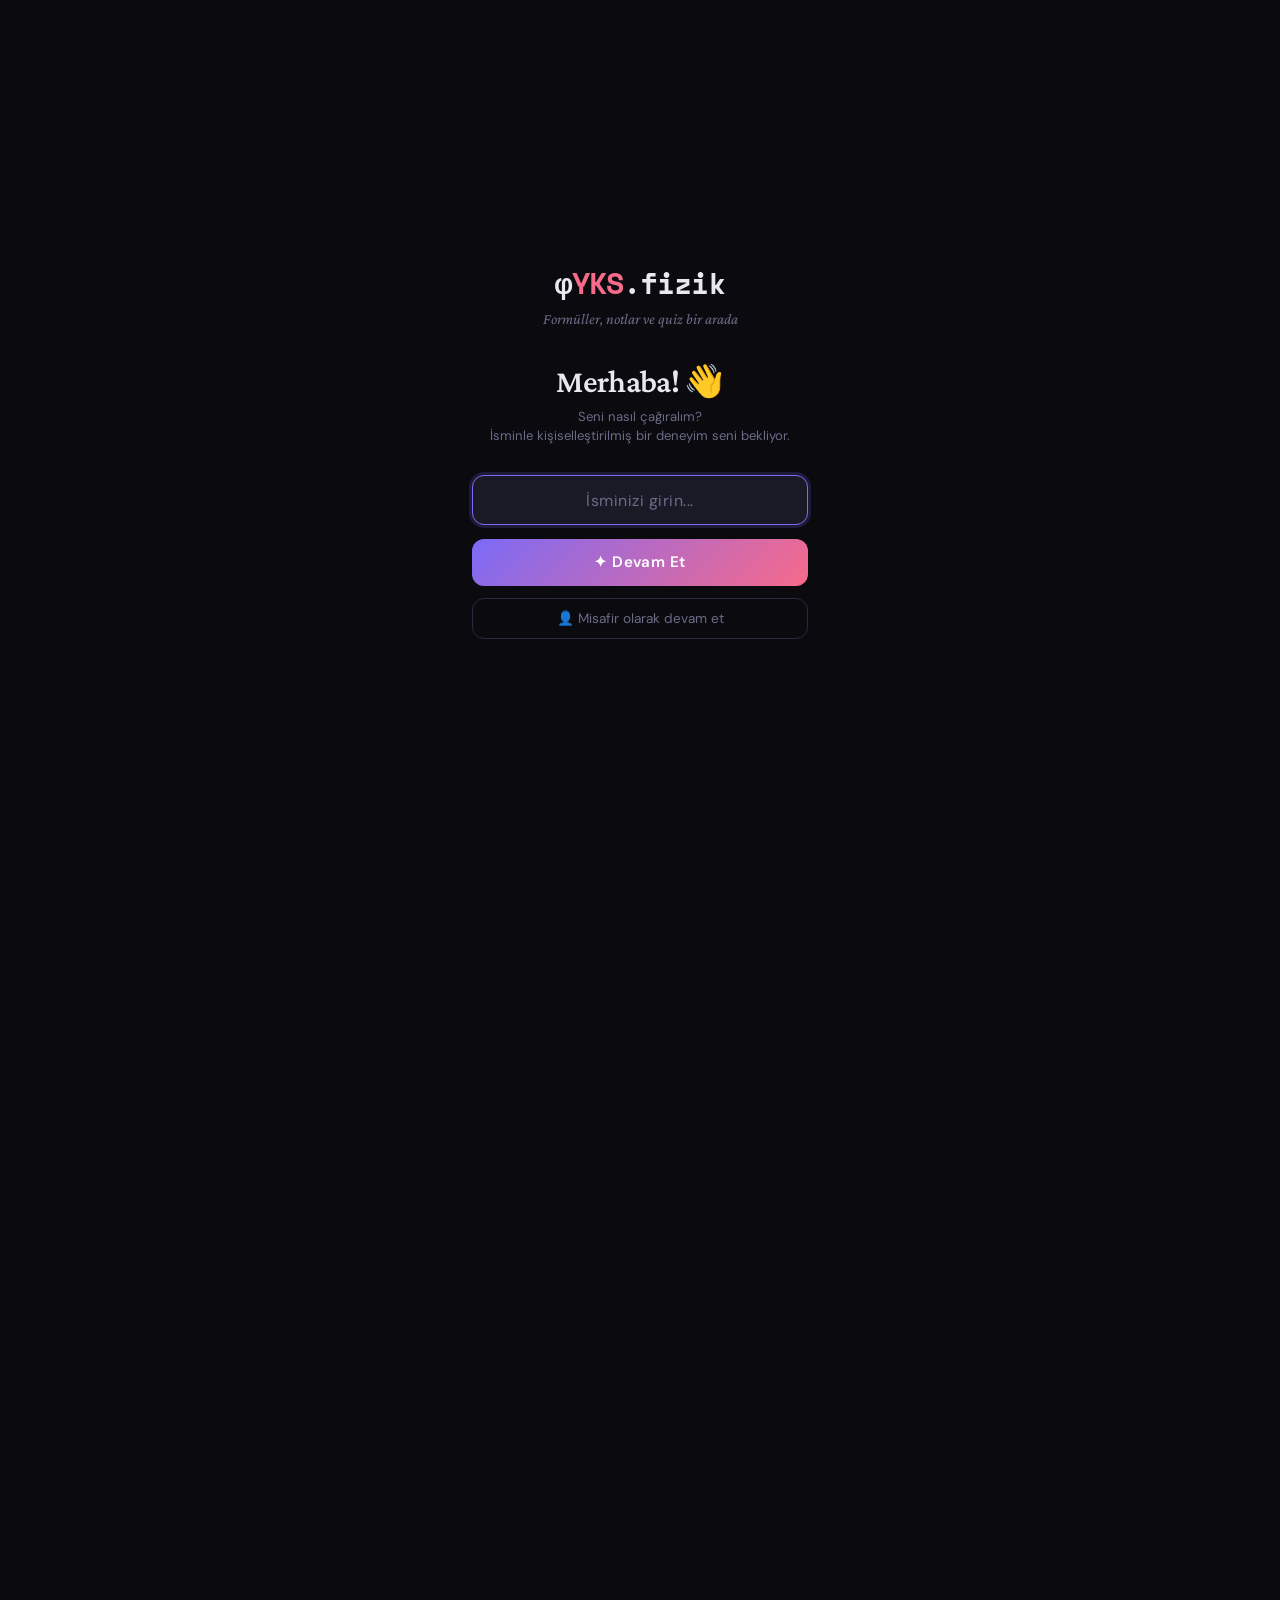
==== commit 348a4aee: "Add files via upload" ====
--- a/index.html
+++ b/index.html
@@ -1241,72 +1241,6 @@
   [data-theme="light"] .var-tag { background: #eeeef5; }
   [data-theme="light"] .sidebar { border-right-color: var(--border); }
 
-  /* ─── ADMİN PANELİ ───────────────────────────────── */
-  #adminPanel {
-    display: none; position: fixed; inset: 0; z-index: 9998;
-    background: var(--bg); flex-direction: column; overflow: hidden;
-  }
-  #adminPanel.open { display: flex; }
-  .admin-header {
-    background: var(--surface); border-bottom: 1px solid var(--border);
-    padding: 0 1.5rem; height: 58px; display: flex; align-items: center; gap: 1rem; flex-shrink: 0;
-  }
-  .admin-header h1 { font-family:'Space Mono',monospace; font-size:1rem; color:var(--accent); letter-spacing:-0.02em; margin:0; }
-  .admin-header h1 span { color: var(--accent2); }
-  .admin-badge {
-    font-size:0.65rem; background:rgba(247,106,138,0.15); border:1px solid rgba(247,106,138,0.4);
-    color:var(--accent2); padding:2px 8px; border-radius:20px;
-    font-family:'Space Mono',monospace; letter-spacing:0.08em; text-transform:uppercase;
-  }
-  .admin-exit-btn {
-    margin-left:auto; background:none; border:1px solid var(--border); border-radius:8px;
-    padding:0.3rem 0.8rem; font-size:0.8rem; color:var(--muted); cursor:pointer;
-    font-family:'DM Sans',sans-serif; transition:all 0.2s;
-  }
-  .admin-exit-btn:hover { border-color:var(--accent2); color:var(--accent2); }
-  .admin-body { flex:1; overflow-y:auto; padding:1.5rem; scrollbar-width:thin; scrollbar-color:var(--border) transparent; }
-  .admin-save-bar {
-    background:var(--surface); border-top:1px solid var(--border);
-    padding:0.85rem 1.5rem; display:flex; align-items:center; gap:1rem; flex-shrink:0;
-  }
-  .admin-save-status { font-size:0.8rem; color:var(--muted); font-family:'Space Mono',monospace; }
-  .admin-save-status.saved { color:var(--ayt); }
-  .admin-save-status.error { color:var(--accent2); }
-  .admin-save-btn {
-    margin-left:auto; background:linear-gradient(135deg,var(--accent),var(--accent2));
-    border:none; border-radius:10px; padding:0.55rem 1.4rem; color:#fff;
-    font-family:'DM Sans',sans-serif; font-size:0.88rem; font-weight:600; cursor:pointer;
-    transition:opacity 0.2s, transform 0.18s cubic-bezier(0.34,1.56,0.64,1);
-  }
-  .admin-save-btn:hover  { opacity:0.9; transform:translateY(-1px); }
-  .admin-save-btn:active { transform:scale(0.97); }
-  .admin-reset-btn {
-    background:none; border:1px solid var(--border); border-radius:10px; padding:0.55rem 1rem;
-    color:var(--muted); font-family:'DM Sans',sans-serif; font-size:0.82rem; cursor:pointer; transition:all 0.2s;
-  }
-  .admin-reset-btn:hover { border-color:var(--accent2); color:var(--accent2); }
-  .admin-topic { margin-bottom:2.5rem; }
-  .admin-topic-title {
-    font-family:'Crimson Pro',serif; font-size:1.3rem; font-weight:600; color:var(--text);
-    margin-bottom:1rem; padding-bottom:0.5rem; border-bottom:1px solid var(--border);
-    display:flex; align-items:center; gap:0.5rem;
-  }
-  .admin-formula-row {
-    background:var(--card); border:1px solid var(--border); border-radius:10px;
-    padding:1rem 1.2rem; margin-bottom:0.75rem; transition:border-color 0.2s;
-  }
-  .admin-formula-row:focus-within { border-color:rgba(124,106,247,0.4); }
-  .admin-formula-name { font-size:0.72rem; text-transform:uppercase; letter-spacing:0.1em; color:var(--muted); margin-bottom:0.6rem; }
-  .admin-field-label { font-size:0.68rem; text-transform:uppercase; letter-spacing:0.08em; color:var(--accent); margin-bottom:0.3rem; margin-top:0.6rem; font-family:'Space Mono',monospace; }
-  .admin-input {
-    width:100%; box-sizing:border-box; background:var(--surface); border:1px solid var(--border);
-    border-radius:7px; padding:0.5rem 0.8rem; font-family:'Space Mono',monospace; font-size:0.82rem;
-    color:var(--text); outline:none; transition:border-color 0.2s; resize:vertical;
-  }
-  .admin-input:focus { border-color:var(--accent); }
-  .admin-modified { border-left:3px solid var(--accent2) !important; }
-  /* ────────────────────────────────────────────────── */
-
   /* ─── YUKARI ÇIKMA BUTONU ─────────────────────────── */
   #scrollTopBtn {
     position: fixed;
@@ -1430,21 +1364,6 @@
 </div>
 <!-- /LOADER -->
 
-<!-- ADMİN PANELİ -->
-<div id="adminPanel">
-  <div class="admin-header">
-    <h1>φ<span>YKS</span>.fizik</h1>
-    <span class="admin-badge">⚙️ Admin</span>
-    <button class="admin-exit-btn" onclick="closeAdminPanel()">✕ Çıkış</button>
-  </div>
-  <div class="admin-body" id="adminBody"></div>
-  <div class="admin-save-bar">
-    <span class="admin-save-status" id="adminSaveStatus">Değişiklikler tüm kullanıcılara yansır</span>
-    <button class="admin-reset-btn" onclick="adminResetAll()">🗑 Tümünü Sıfırla</button>
-    <button class="admin-save-btn" onclick="adminSaveAll()">💾 Kaydet & İndir</button>
-  </div>
-</div>
-<!-- /ADMİN PANELİ -->
 
 <!-- İSİM GİRİŞ EKRANI -->
 <div id="nameScreen">
@@ -1614,145 +1533,145 @@
     levels: ['tyt','ayt'],
     formulas: [
       { name: 'Ortalama Hız', eq: 'v_ort = Δx / Δt = (v₀ + v) / 2', vars: [['v_ort','ortalama hız (m/s)'],['Δx','konum değişimi (m)'],['Δt','zaman (s)']], note: 'İkinci eşitlik yalnızca sabit ivmeli harekette geçerlidir.' },
-      { name: 'İvmeli Hareket — Hız', eq: 'v = v₀ + a·t', vars: [['v₀','başlangıç hızı (m/s)'],['a','ivme (m/s²)'],['t','zaman (s)']], note: 'Sabit ivmeli harekette geçerlidir. a > 0 ise hızlanma, a < 0 ise yavaşlama.' },
-      { name: 'İvmeli Hareket — Konum', eq: 'x = x₀ + v₀·t + ½·a·t²', vars: [['x','son konum (m)'],['x₀','başlangıç konumu'],['v₀','başlangıç hızı'],['a','ivme'],['t','zaman']], note: 'x₀ = 0 alınırsa x = v₀·t + ½·a·t² olur.' },
-      { name: 'Hız-Konum Bağıntısı', eq: 'v² = v₀² + 2·a·Δx', vars: [['v','son hız'],['v₀','ilk hız'],['a','ivme'],['Δx','yer değiştirme (m)']], note: 'Zaman bilinmiyorsa bu denklem kullanılır.' },
-      { name: 'Ortalama İvme', eq: 'a = Δv / Δt = (v − v₀) / t', vars: [['a','ivme (m/s²)'],['Δv','hız değişimi']], note: 'v-t grafiğinin eğimi ivmeyi verir.' },
-      { name: 'Serbest Düşme', eq: 'h = ½·g·t²   |   v = g·t', vars: [['h','yükseklik (m)'],['g','10 m/s² (YKS standart değeri)'],['t','süre (s)']], note: 'Hava direnci ihmal edilir. v₀ = 0 durumu. v² = 2·g·h bağıntısı da kullanılır.' },
-      { name: 'Yatay Atış — Yatay', eq: 'x = v₀·t', vars: [['x','yatay mesafe (m)'],['v₀','ilk yatay hız (m/s)'],['t','zaman (s)']], note: 'Yatay yönde ivme sıfırdır; hız sabittir.' },
-      { name: 'Yatay Atış — Düşey', eq: 'y = ½·g·t²   |   vᵧ = g·t', vars: [['y','düşey mesafe (m)'],['vᵧ','düşey hız bileşeni']], note: 'Düşey yönde serbest düşme, yatay yönde sabit hız vardır.' },
-      { name: 'Eğik Atış — Bileşenler', eq: 'vₓ = v₀·cos θ   |   vᵧ = v₀·sin θ − g·t', vars: [['vₓ','yatay hız bileşeni'],['vᵧ','düşey hız bileşeni'],['θ','atış açısı']], note: 'Maksimum yükseklikte vᵧ = 0 olur.' },
-      { name: 'Eğik Atış — Menzil', eq: 'R = v₀²·sin(2θ) / g', vars: [['R','menzil (m)'],['v₀','ilk hız (m/s)'],['θ','atış açısı']], note: 'Maksimum menzil θ = 45° de elde edilir. Tamamlayıcı açılar (30°-60°) eşit menzil verir.' },
-      { name: 'Eğik Atış — Maks. Yükseklik', eq: 'H = v₀²·sin²θ / (2g)', vars: [['H','maksimum yükseklik']], note: 'θ = 90° de maksimum yükseklik elde edilir.' },
+      { name: 'İvmeli Hareket — Hız', eq: 'v = v₀ + a·t', vars: [['v₀','başlangıç hızı (m/s)'],['a','ivme (m/s²)'],['t','zaman (s)']], note: 'a > 0 hızlanma, a < 0 yavaşlama. v-t grafiğinin eğimi ivmedir.' },
+      { name: 'İvmeli Hareket — Konum', eq: 'x = v₀·t + ½·a·t²', vars: [['x','yer değiştirme (m)'],['v₀','başlangıç hızı'],['a','ivme'],['t','zaman']], note: 'x₀ = 0 alındığında geçerlidir. x-t grafiğinin eğimi hızı, eğrinin eğimi ivmeyi verir.' },
+      { name: 'Hız-Konum Bağıntısı', eq: 'v² = v₀² + 2·a·x', vars: [['v','son hız'],['v₀','ilk hız'],['a','ivme'],['x','yer değiştirme (m)']], note: 'Zaman bilinmiyorsa bu denklem kullanılır.' },
+      { name: 'Serbest Düşme', eq: 'h = ½·g·t²   |   v = g·t   |   v² = 2gh', vars: [['h','düşülen yükseklik (m)'],['g','10 m/s²'],['t','süre (s)']], note: 'v₀ = 0, hava direnci yok. Düşme yönü pozitif alınır.' },
+      { name: 'Yukarıdan Aşağı Düşey Atış', eq: 'h = v₀·t + ½·g·t²   |   v = v₀ + g·t', vars: [['v₀','başlangıç hızı (aşağı)'],['h','alınan yol']], note: 'v₀ > 0, aşağı yönde başlangıç hızı var.' },
+      { name: 'Aşağıdan Yukarı Düşey Atış', eq: 'v = v₀ − g·t   |   h = v₀·t − ½·g·t²', vars: [['v₀','başlangıç hızı (yukarı)'],['h_max','v₀²/2g']], note: 'Maksimum yükseklikte v = 0. t₀ = v₀/g. Çıkış ve iniş süreleri eşittir.' },
+      { name: 'Yatay Atış', eq: 'x = v₀·t   |   y = ½·g·t²', vars: [['x','yatay mesafe'],['y','düşey mesafe'],['v₀','yatay hız (sabit)']], note: 'Yatay: sabit hız, ivme = 0. Düşey: serbest düşme. t = √(2y/g)' },
+      { name: 'Eğik Atış — Bileşenler', eq: 'vₓ = v₀cosθ   |   vᵧ = v₀sinθ − g·t', vars: [['θ','atış açısı'],['vₓ','yatay hız bileşeni'],['vᵧ','düşey hız bileşeni']], note: 'Maks. yükseklikte vᵧ = 0, t_max = v₀sinθ/g.' },
+      { name: 'Eğik Atış — Menzil & Yükseklik', eq: 'R = v₀²·sin2θ / g   |   H = v₀²·sin²θ / 2g', vars: [['R','menzil (m)'],['H','maks. yükseklik (m)']], note: 'R maks → θ = 45°. Tamamlayıcı açılar (30°-60°) eşit menzil verir. H maks → θ = 90°.' },
+      { name: 'Bağıl Hareket — Nehirde', eq: 'KL = V·t   |   LM = vₐ·t   |   KM = √(KL²+LM²)', vars: [['V','aracın hızı'],['vₐ','akıntı hızı']], note: 'Vektörel toplam: v_sonuç = v_araç + v_akıntı. Nehrin karşısına geçme süresi yalnızca V\'ye bağlıdır.' },
     ]
   },
   {
     id: 'dinamik',
     icon: '⚖️',
     title: 'Dinamik — Kuvvet & Newton',
-    subtitle: 'Newtonun hareket yasaları',
+    subtitle: 'Newtonun hareket yasaları ve uygulamaları',
     levels: ['tyt','ayt'],
     formulas: [
-      { name: 'Newton 1. Yasa (Eylemsizlik)', eq: 'ΣF = 0  ⟹  a = 0', vars: [], note: 'Net kuvvet sıfırsa cisim durur ya da sabit hızla hareket eder.' },
-      { name: 'Newton 2. Yasa', eq: 'ΣF = m · a', vars: [['ΣF','net (bileşke) kuvvet (N)'],['m','kütle (kg)'],['a','ivme (m/s²)']], note: 'Net kuvvet, tüm kuvvetlerin vektör toplamıdır. Yönü ivmenin yönüdür.' },
-      { name: 'Ağırlık Kuvveti', eq: 'G = m · g', vars: [['G','ağırlık (N)'],['m','kütle (kg)'],['g','10 m/s² (YKS standart değeri)']], note: 'Yüzeyden uzaklaştıkça g azalır. Kütle her yerde aynı kalır.' },
-      { name: 'Sürtünme Kuvveti', eq: 'f = μ · N', vars: [['f','sürtünme kuvveti (N)'],['μ','sürtünme katsayısı'],['N','normal kuvvet (N)']], note: 'Kinetik μₖ, statik μₛ\'den küçüktür (μₖ < μₛ). Yüzey pürüzlülüğüne bağlıdır.' },
-      { name: 'Newton 3. Yasa', eq: 'F₁₂ = −F₂₁', vars: [['F₁₂','1\'in 2\'ye uyguladığı kuvvet']], note: 'Etki-tepki kuvvetleri: aynı doğru, zıt yön, eşit büyüklük. Farklı cisimlere uygulanır.' },
-      { name: 'Eğik Düzlemde Denge', eq: 'F_parallel = m·g·sinθ   |   N = m·g·cosθ', vars: [['θ','eğim açısı']], note: 'Sürtünmesiz eğik düzlemde: a = g·sinθ' },
-      { name: 'Asansör — İvmeli', eq: 'N = m·(g + a)  ya da  m·(g − a)', vars: [['N','görünür ağırlık (N)'],['a','ivme (m/s²)']], note: 'Yukarı ivmelenince N > G (ağırlaşma), aşağı ivmelenince N < G (hafifleşme). Serbest düşmede N = 0.' },
+      { name: 'Newton 2. Yasa', eq: 'F_net = m · a', vars: [['F_net','net kuvvet (N)'],['m','kütle (kg)'],['a','ivme (m/s²)']], note: 'Net kuvvet sıfırsa a = 0, cisim sabit hızla hareket eder (Newton 1. Yasa).' },
+      { name: 'Ağırlık', eq: 'G = m · g', vars: [['G','ağırlık (N)'],['m','kütle (kg)'],['g','10 m/s²']], note: 'Kütle her yerde aynı, ağırlık yere göre değişir.' },
+      { name: 'Sürtünme Kuvveti', eq: 'f = μ · N', vars: [['f','sürtünme kuvveti (N)'],['μ','sürtünme katsayısı'],['N','normal kuvvet (N)']], note: 'μₖ < μₛ. Eğimde: N = mg·cosα. Sürtünmesiz: f = 0.' },
+      { name: 'Eğik Düzlemde', eq: 'N = m·g·cosα   |   F_eğim = m·g·sinα', vars: [['α','eğim açısı'],['N','normal kuvvet']], note: 'Sürtünmesiz eğimde ivme: a = g·sinα. Sürtünmeli: a = g(sinα − μcosα).' },
+      { name: 'Denge Koşulu', eq: 'ΣF = 0   ve   ΣM = 0', vars: [], note: 'Bir cisim dengedeyse hem kuvvetlerin hem de momentlerin toplamı sıfırdır.' },
+      { name: 'Moment (Tork)', eq: 'M = F · d', vars: [['M','moment (N·m)'],['F','kuvvet (N)'],['d','kol uzunluğu (m)']], note: 'Moment dengesi: F₁·d₁ = F₂·d₂. Döndürme etkisi yaratan büyüklüktür.' },
+      { name: 'Bileşke Kuvvet', eq: 'R = √(F₁² + F₂² + 2F₁F₂cosα)', vars: [['R','bileşke kuvvet (N)'],['α','kuvvetler arası açı']], note: 'İki kuvvet aynı yönlüyse R = F₁+F₂, zıt yönlüyse R = |F₁−F₂|, dik ise R = √(F₁²+F₂²).' },
+      { name: 'Basit Makineler', eq: 'F·x = P·y   (iş korunumu)', vars: [['F','uygulanan kuvvet'],['P','yük'],['x','kuvvetin yolu'],['y','yükün yolu']], note: 'Makara, kaldıraç, eğik düzlem: F·S = P·h. Sürtünmesiz makinelerde verim = 1.' },
     ]
   },
   {
     id: 'is_enerji',
     icon: '⚡',
-    title: 'İş, Enerji & Güç',
-    subtitle: 'Enerji dönüşümleri ve korunumu',
+    title: 'İş, Güç & Enerji',
+    subtitle: 'Mekanik enerji ve korunumu',
     levels: ['tyt','ayt'],
     formulas: [
-      { name: 'İş', eq: 'W = F · d · cos(θ)', vars: [['W','iş (J)'],['F','kuvvet (N)'],['d','yol (m)'],['θ','kuvvet-yol açısı']], note: 'θ = 90° ise iş = 0; kuvvet yola dik ise iş yapmaz.' },
-      { name: 'Kinetik Enerji', eq: 'Eₖ = ½ · m · v²', vars: [['Eₖ','kinetik enerji (J)'],['m','kütle'],['v','hız']], note: 'İş-enerji teoremi: W_net = ΔEₖ' },
-      { name: 'Potansiyel Enerji', eq: 'Eₚ = m · g · h', vars: [['Eₚ','potansiyel enerji'],['h','yükseklik (m)']], note: 'Referans noktası seçimi sonucu değiştirmez.' },
-      { name: 'Mekanik Enerji Korunumu', eq: 'Eₖ₁ + Eₚ₁ = Eₖ₂ + Eₚ₂', vars: [], note: 'Sürtünme yoksa toplam mekanik enerji sabit kalır.' },
-      { name: 'Güç', eq: 'P = W / t = F · v', vars: [['P','güç (W)'],['W','iş (J)'],['t','süre (s)']], note: '1 HP ≈ 746 W.' },
-      { name: 'Yay Potansiyel Enerjisi', eq: 'Eₛ = ½ · k · x²', vars: [['k','yay sabiti (N/m)'],['x','uzama/sıkışma (m)']], note: 'Hooke yasası: F = k·x ile birlikte kullanılır.' },
+      { name: 'İş', eq: 'W = F · x · cosα', vars: [['W','iş (J)'],['F','kuvvet (N)'],['x','yer değiştirme (m)'],['α','F ile x arası açı']], note: 'α = 90° ise W = 0. Negatif iş: kuvvet harekete zıt yönde.' },
+      { name: 'Kinetik Enerji', eq: 'E_k = ½ · m · v²', vars: [['E_k','kinetik enerji (J)'],['m','kütle (kg)'],['v','hız (m/s)']], note: 'İş-enerji teoremi: W_net = ΔE_k = E_k2 − E_k1' },
+      { name: 'Gravitasyonel Potansiyel Enerji', eq: 'E_p = m · g · h', vars: [['E_p','potansiyel enerji (J)'],['h','referans seviyesinden yükseklik (m)']], note: 'Referans noktası serbestçe seçilir. Yükseldikçe artar.' },
+      { name: 'Yay Potansiyel Enerjisi', eq: 'E_yay = ½ · k · x²', vars: [['k','yay sabiti (N/m)'],['x','sıkışma/uzama miktarı (m)']], note: 'Kuvvet-uzama grafiğinin altındaki alan işe eşittir: W = ½kx².' },
+      { name: 'Mekanik Enerji Korunumu', eq: 'E_k + E_p = sabit   →   E_k1 + E_p1 = E_k2 + E_p2', vars: [], note: 'Yalnızca sürtünmesiz (muhafazakâr) sistemlerde geçerlidir. Sürtünme varsa: E_mekanik azalır.' },
+      { name: 'Güç', eq: 'P = W / t = F · v', vars: [['P','güç (W = J/s)'],['W','iş (J)'],['t','süre (s)'],['v','hız (m/s)']], note: '1 kW = 1000 W. 1 beygir gücü (hp) ≈ 746 W. P = F·v·cosα (genel hâl).' },
     ]
   },
   {
     id: 'momentum',
     icon: '💥',
-    title: 'Momentum & İmpuls',
-    subtitle: 'Çarpışma ve korunum yasaları',
+    title: 'Momentum & Çarpışmalar',
+    subtitle: 'İtme, momentum korunumu ve çarpışmalar',
     levels: ['tyt','ayt'],
     formulas: [
-      { name: 'Momentum', eq: 'p = m · v', vars: [['p','momentum (kg·m/s)'],['m','kütle (kg)'],['v','hız (m/s)']], note: 'Vektörel büyüklüktür; yönü hız yönündedir. SI birimi kg·m/s = N·s.' },
-      { name: 'İmpuls', eq: 'J = F · Δt = Δp = m·v − m·v₀', vars: [['J','impuls (N·s)'],['Δt','etki süresi (s)'],['Δp','momentum değişimi']], note: 'F-t grafiğinin altındaki alan impulsu verir. Kısa sürede büyük kuvvet → büyük impuls.' },
-      { name: 'Momentum Korunumu', eq: 'Σpᵢ = Σpf  →  m₁v₁ + m₂v₂ = m₁v₁\' + m₂v₂\'', vars: [], note: 'Sisteme dışarıdan net kuvvet etki etmiyorsa toplam momentum sabit kalır.' },
-      { name: 'Tamamen Esnek Çarpışma', eq: 'v₁\' = ((m₁−m₂)v₁ + 2m₂v₂) / (m₁+m₂)\nv₂\' = ((m₂−m₁)v₂ + 2m₁v₁) / (m₁+m₂)', vars: [['v₁,v₂','çarpışma öncesi hızlar'],['v₁\',v₂\'','çarpışma sonrası hızlar']], note: 'Hem kinetik enerji hem momentum korunur. v₂=0 ise: v₁\'=(m₁−m₂)v₁/(m₁+m₂), v₂\'=2m₁v₁/(m₁+m₂). m₁=m₂ ise hızlar yer değiştirir.' },
-      { name: 'Tamamen Esnek Olmayan', eq: 'm₁v₁ + m₂v₂ = (m₁+m₂)·v\'', vars: [['v\'','ortak hız (m/s)']], note: 'Cisimler birleşir; maksimum kinetik enerji kaybı olur. ΔEₖ = ½·μ·(v₁−v₂)² [μ = indirgenmiş kütle]' },
+      { name: 'Momentum', eq: 'p = m · v', vars: [['p','momentum (kg·m/s)'],['m','kütle (kg)'],['v','hız (m/s)']], note: 'Vektörel büyüklük; hızla aynı yöndedir.' },
+      { name: 'İtme-Momentum Teoremi', eq: 'I = F · Δt = Δp = m·v₂ − m·v₁', vars: [['I','itme (N·s)'],['F','kuvvet (N)'],['Δt','etki süresi (s)']], note: 'F-t grafiğinin altındaki alan itmeyi verir. Büyük kuvvet kısa süre = küçük kuvvet uzun süre.' },
+      { name: 'Momentum Korunumu', eq: 'm₁v₁ + m₂v₂ = m₁v₁\' + m₂v₂\'', vars: [], note: 'Dış kuvvet yoksa toplam momentum korunur. Her çarpışma türünde geçerlidir.' },
+      { name: 'Tamamen Elastik Çarpışma', eq: 'v₁\' = (m₁−m₂)v₁/(m₁+m₂)   |   v₂\' = 2m₁v₁/(m₁+m₂)', vars: [], note: 'Hem momentum hem kinetik enerji korunur. v₂ = 0 için geçerlidir. m₁=m₂ ise hızlar yer değiştirir.' },
+      { name: 'Tamamen Plastik (Yapışmalı) Çarpışma', eq: 'v_son = (m₁v₁ + m₂v₂) / (m₁ + m₂)', vars: [['v_son','ortak son hız']], note: 'Cisimler birleşir. Kinetik enerji kaybı en fazla bu çarpışmada olur.' },
     ]
   },
   {
     id: 'dairesel',
     icon: '🌀',
-    title: 'Dairesel Hareket & Gravite',
-    subtitle: 'Çembersel hareket ve evrensel çekim',
+    title: 'Dairesel & Çekim',
+    subtitle: 'Dairesel hareket, basit harmonik hareket, evrensel çekim',
     levels: ['ayt'],
     formulas: [
-      { name: 'Çizgisel & Açısal Hız', eq: 'v = ω·r   |   ω = 2π/T = 2πf', vars: [['ω','açısal hız (rad/s)'],['v','çizgisel hız (m/s)'],['r','yarıçap (m)'],['T','periyot (s)'],['f','frekans (Hz)']], note: 'Aynı katı cisimde ω her noktada eşit, v ise r ile orantılıdır.' },
-      { name: 'Merkezcil İvme', eq: 'aₘ = v² / r = ω²·r = 4π²r/T²', vars: [['aₘ','merkezcil ivme (m/s²)'],['r','yarıçap (m)']], note: 'Daima merkeze doğru (santripetal) yönelmiştir. Yönü değişir, büyüklüğü sabittir.' },
-      { name: 'Merkezcil Kuvvet', eq: 'Fₘ = m·v²/r = m·ω²·r', vars: [['Fₘ','merkezcil kuvvet (N)'],['m','kütle']], note: 'Bu başlı başına bir kuvvet türü değildir; sürtünme, gerilim, yerçekimi vb. net kuvvetidir.' },
-      { name: 'Evrensel Çekim', eq: 'F = G · m₁·m₂ / r²', vars: [['G','6,674×10⁻¹¹ N·m²/kg²'],['r','merkezler arası uzaklık (m)']], note: 'Mesafe 2 katına çıkarsa kuvvet ¼ olur (ters kare yasası).' },
-      { name: 'Yüzey Yerçekimi', eq: 'g = G · M / R²', vars: [['M','gezegen kütlesi (kg)'],['R','gezegen yarıçapı (m)']], note: 'Yüzeyden h yükseklikte: gₕ = G·M/(R+h)². h << R ise gₕ ≈ g·(1 − 2h/R)' },
-      { name: 'Uydu Orbital Hızı', eq: 'v = √(G·M/r)', vars: [['r','yörünge yarıçapı'],['M','merkez kütle']], note: 'Yörünge yarıçapı arttıkça orbital hız azalır.' },
-      { name: 'Kepler 3. Yasası', eq: 'T² = (4π²/(G·M)) · r³   →   T² ∝ r³', vars: [['T','yörünge periyodu (s)'],['r','yörünge yarıçapı (m)']], note: 'Tüm gezegenler için G·M sabittir. T₁²/r₁³ = T₂²/r₂³' },
+      { name: 'Açısal Hız', eq: 'ω = 2π/T = 2πf   |   v = ω·r', vars: [['ω','açısal hız (rad/s)'],['T','periyot (s)'],['f','frekans (Hz)'],['v','çizgisel hız'],['r','yarıçap']], note: 'Uniform dairesel harekette ω sabittir. T = 1/f.' },
+      { name: 'Merkezcil İvme', eq: 'aₘ = v²/r = ω²·r', vars: [['aₘ','merkezcil ivme (m/s²)'],['r','yarıçap (m)']], note: 'Merkeze doğru yönelir. Hız büyüklüğü sabit, yönü değişir.' },
+      { name: 'Merkezcil Kuvvet', eq: 'Fₘ = m·v²/r = m·ω²·r', vars: [['Fₘ','merkezcil kuvvet (N)']], note: 'Ayrı bir kuvvet türü değil; net kuvvetin merkezcil bileşenidir. (Sürtünme, gerilim, yerçekimi vb.)' },
+      { name: 'Evrensel Çekim', eq: 'F = G·m₁·m₂ / r²', vars: [['G','6,674×10⁻¹¹ N·m²/kg²'],['r','merkezler arası uzaklık']], note: 'Ters kare yasası: r 2 katına çıkınca F ¼ olur.' },
+      { name: 'Yüzey Yerçekimi & Uydu', eq: 'g = GM/R²   |   v_uydu = √(GM/r)', vars: [['M','gezegen kütlesi'],['R','gezegen yarıçapı'],['r','yörünge yarıçapı']], note: 'Düzgün dairesel yörüngede: F_çekim = F_merkezcil.' },
+      { name: 'Kepler 3. Yasası', eq: 'T² / r³ = sabit   →   T₁²/r₁³ = T₂²/r₂³', vars: [['T','yörünge periyodu'],['r','yörünge yarıçapı']], note: 'T = 2πr/v = 2πr·√(r/GM)' },
+      { name: 'Basit Harmonik Hareket', eq: 'y = A·sin(ωt)   |   T_sarkaç = 2π√(L/g)   |   T_yay = 2π√(m/k)', vars: [['A','genlik'],['ω','açısal frekans'],['L','sarkaç uzunluğu'],['k','yay sabiti']], note: 'Sarkaç: kütle ve genlikten bağımsız. Yay: g\'den bağımsız. Genlik arttıkça v_max = Aω artar.' },
     ]
   },
   {
     id: 'basinc',
     icon: '💧',
     title: 'Basınç & Akışkanlar',
-    subtitle: 'Statik ve dinamik akışkan mekaniği',
+    subtitle: 'Sıvı basıncı, kaldırma kuvveti ve akışkan dinamiği',
     levels: ['tyt','ayt'],
     formulas: [
-      { name: 'Basınç', eq: 'P = F / A', vars: [['P','basınç (Pa)'],['F','kuvvet (N)'],['A','alan (m²)']], note: '1 atm = 101 325 Pa ≈ 10⁵ Pa' },
-      { name: 'Sıvı Basıncı', eq: 'P = ρ · g · h', vars: [['ρ','sıvının yoğunluğu (kg/m³)'],['g','10 m/s² (YKS standart değeri)'],['h','sıvı yüzeyinden derinlik (m)']], note: 'Mutlak basınç: P_mutlak = P_atm + ρgh. Aynı derinlikteki tüm noktalarda basınç eşittir. Yoğunluk ve g sabitken yalnızca derinliğe bağlıdır.' },
-      { name: 'Pascal Yasası', eq: 'P₁ = P₂   →   F₁/A₁ = F₂/A₂', vars: [['F','kuvvet (N)'],['A','piston alanı (m²)']], note: 'Kapalı bir sıvıya uygulanan basınç her yöne eşit iletilir. Hidrolik sistemlerin temelidir. A₂ > A₁ ise F₂ > F₁ (kuvvet büyütme).' },
-      { name: 'Arşimet (Kaldırma) Kuvveti', eq: 'Fₐ = ρ_sıvı · V_batan · g', vars: [['ρ_sıvı','sıvının yoğunluğu (kg/m³)'],['V_batan','sıvıya giren cisim hacmi (m³)'],['g','10 m/s² (YKS standart değeri)']], note: 'Cisim tamamen batarsa V_batan = V_cisim. Cisim yüzüyorsa Fₐ = G_cisim → ρ_sıvı·V_batan = ρ_cisim·V_cisim.' },
-      { name: 'Bernoulli', eq: 'P + ½ρv² + ρgh = sabit', vars: [], note: 'İdeal akışkanlar için enerji korunumu ilkesidir.' },
-      { name: 'Süreklilik Denklemi', eq: 'A₁·v₁ = A₂·v₂', vars: [['A','kesit alanı'],['v','akış hızı']], note: 'Sıkıştırılamaz akışkanlar için geçerlidir.' },
+      { name: 'Basınç', eq: 'P = F / A', vars: [['P','basınç (Pa = N/m²)'],['F','kuvvet (N)'],['A','alan (m²)']], note: '1 atm ≈ 10⁵ Pa ≈ 76 cmHg. P = G/S (ağırlık/taban alanı).' },
+      { name: 'Sıvı Basıncı', eq: 'P = h · d · g', vars: [['h','derinlik (m)'],['d','sıvının yoğunluğu (kg/m³)'],['g','10 m/s²']], note: 'Yalnızca derinliğe bağlıdır. Mutlak basınç: P = P₀ + hdg.' },
+      { name: 'Kapalı Kaplarda Basınç', eq: 'P₁·V₁ = P₂·V₂ = ... (sabit T)', vars: [], note: 'Kapalı kaplarda basınçlar birbirine eşit iletilir (Pascal). P·h₁·d₁ = P·h₂·d₂' },
+      { name: 'Pascal Yasası', eq: 'F₁/A₁ = F₂/A₂', vars: [['F','kuvvet (N)'],['A','piston alanı (m²)']], note: 'Kapalı sıvıya uygulanan basınç her yöne eşit iletilir. A₂>A₁ → F₂>F₁ (kuvvet büyütme).' },
+      { name: 'Arşimet — Kaldırma Kuvveti', eq: 'Fₐ = d_sıvı · V_batan · g', vars: [['d_sıvı','sıvının yoğunluğu'],['V_batan','sıvıya giren cisim hacmi']], note: 'Yüzüyorsa Fₐ = G_cisim → d_sıvı·V_batan = d_cisim·V_cisim.' },
+      { name: 'Bernoulli & Süreklilik', eq: 'A₁·v₁ = A₂·v₂   |   P + ½dv² + dgh = sabit', vars: [['A','kesit alanı'],['v','akış hızı']], note: 'Kesit alanı azalınca hız artar, basınç azalır. İdeal (sıkıştırılamaz, sürtünmesiz) akışkan için.' },
     ]
   },
   {
     id: 'sicaklik',
     icon: '🌡️',
     title: 'Isı & Sıcaklık',
-    subtitle: 'Termodinamik ve ısı alışverişi',
+    subtitle: 'Termodinamik ve ısı transferi',
     levels: ['tyt','ayt'],
     formulas: [
-      { name: 'Isı', eq: 'Q = m · c · ΔT', vars: [['Q','ısı (J)'],['m','kütle (kg)'],['c','özısı (J/kg·K)'],['ΔT','sıcaklık farkı']], note: 'Su için c = 4200 J/kg·K' },
-      { name: 'Hal Değişimi Isısı', eq: 'Q = m · L', vars: [['L','gizli ısı (J/kg)']], note: 'Erime veya buharlaşmada sıcaklık değişmez.' },
-      { name: 'Isı Dengesi', eq: 'Q_verilen = Q_alınan', vars: [], note: 'Kalorimetri problemlerinin temelidir.' },
-      { name: 'Genleşme', eq: 'ΔL = α · L₀ · ΔT', vars: [['α','doğrusal genleşme katsayısı'],['L₀','başlangıç uzunluğu']], note: 'Hacim genleşmesi: ΔV = 3α · V₀ · ΔT' },
-      { name: 'İdeal Gaz', eq: 'P·V = n·R·T', vars: [['n','mol sayısı'],['R','8,314 J/mol·K'],['T','Kelvin cinsinden']], note: 'T(K) = T(°C) + 273' },
-      { name: 'Carnot Verimi', eq: 'η = 1 − T_soğuk / T_sıcak   (×100 ile %)', vars: [['η','verim (0 ile 1 arası)'],['T_soğuk','soğuk rezervuar sıcaklığı (K)'],['T_sıcak','sıcak rezervuar sıcaklığı (K)']], note: 'T mutlaka Kelvin cinsinden yazılmalıdır! T(K) = T(°C) + 273. Gerçek ısı motorları her zaman Carnot veriminin altında kalır. η = 1 yalnızca T_soğuk = 0 K olunca mümkün olur (ulaşılamaz).' },
+      { name: 'Sıcaklık Dönüşümü', eq: 'C/100 = (F−32)/180 = (K−273)/100', vars: [['C','Celsius'],['F','Fahrenheit'],['K','Kelvin']], note: 'T(K) = T(°C) + 273. Mutlak sıfır = 0 K = −273°C.' },
+      { name: 'Isı', eq: 'Q = m · c · ΔT', vars: [['Q','ısı (J)'],['m','kütle (kg)'],['c','özısı (J/kg·K)'],['ΔT','sıcaklık farkı (K veya °C)']], note: 'Su: c = 4200 J/kg·K (TYT\'de 4000 veya 1 cal/g°C olarak verilir).' },
+      { name: 'Hal Değişimi (Gizli Isı)', eq: 'Q = m · L', vars: [['L','gizli ısı (J/kg)']], note: 'Hal değişimi sırasında sıcaklık değişmez. Erime: L_e, Buharlaşma: L_b > L_e.' },
+      { name: 'Isı Dengesi', eq: 'Q_verilen = Q_alınan', vars: [], note: 'Kalorimetri: ΣQ = 0. Soğuyan sistemin verdiği ısı = ısınan sistemin aldığı ısı.' },
+      { name: 'Isıl Genleşme', eq: 'ΔL = α · L₀ · ΔT   |   ΔV = 3α · V₀ · ΔT', vars: [['α','doğrusal genleşme katsayısı (1/K)'],['L₀','başlangıç uzunluğu']], note: 'Buz erimesiyle suda yüzen buz eritilirse su seviyesi değişmez.' },
+      { name: 'İdeal Gaz & Carnot', eq: 'PV = nRT   |   η = 1 − T_soğuk/T_sıcak', vars: [['n','mol'],['R','8,314 J/mol·K'],['T','Kelvin']], note: 'Carnot verimi maksimum theoric verimdir. T mutlaka Kelvin olmalı. Gerçek motorlar < Carnot.' },
     ]
   },
   {
     id: 'dalgalar',
     icon: '〰️',
     title: 'Dalgalar & Ses',
-    subtitle: 'Mekanik dalgalar, rezonans, Doppler',
+    subtitle: 'Mekanik dalgalar, titreşim, optik, ses',
     levels: ['tyt','ayt'],
     formulas: [
-      { name: 'Dalga Hızı', eq: 'v = λ · f = λ / T', vars: [['v','dalga hızı (m/s)'],['λ','dalga boyu (m)'],['f','frekans (Hz)'],['T','periyot (s)']], note: 'Ortam değişince f sabit kalır, λ değişir. Hız yalnızca ortama bağlıdır.' },
-      { name: 'Gerdirili Telde Dalga Hızı', eq: 'v = √(F / μ)   |   μ = m/L', vars: [['F','tel gerilimi (N)'],['μ','birim uzunluk kütlesi (kg/m)'],['L','tel uzunluğu']], note: 'Gerilim arttıkça hız artar. Telin kalınlığı arttıkça μ artar, hız azalır.' },
-      { name: 'Telde / Açık Borudaki Duran Dalga', eq: 'λₙ = 2L/n   |   fₙ = n·v/(2L)', vars: [['n','harmonik sayısı (n = 1,2,3…)'],['L','tel veya boru uzunluğu (m)'],['v','dalga hızı (m/s)']], note: 'Tel ve iki ucu açık boru: tüm harmonikler oluşur. Bir ucu kapalı boru: λₙ = 4L/(2n−1), fₙ = (2n−1)·v/(4L) — yalnızca tek harmonikler. n=1: temel harmonik.' },
-      { name: 'Doppler Etkisi', eq: 'f\' = f · (v ± vₐ) / (v ∓ v_k)', vars: [['vₐ','alıcı hızı'],['v_k','kaynak hızı'],['v','sesteki dalga hızı']], note: 'Alıcı kaynağa yaklaşırsa üstte +, uzaklaşırsa −. Kaynak alıcıya yaklaşırsa altta −, uzaklaşırsa +. Yaklaşma frekansı artırır, uzaklaşma azaltır.' },
-      { name: 'Ses Şiddeti Düzeyi (dB)', eq: 'L = 10 · log(I / I₀)', vars: [['I₀','10⁻¹² W/m² (eşik şiddeti)'],['I','ses şiddeti (W/m²)']], note: '10 dB artış → şiddet 10 kat artar. 20 dB → 100 kat, 30 dB → 1000 kat.' },
-      { name: 'Basit Sarkaç Periyodu', eq: 'T = 2π · √(L / g)', vars: [['T','periyot (s)'],['L','ip uzunluğu (m)'],['g','yerçekimi ivmesi']], note: 'Genlikten ve kütleden bağımsızdır. Yalnızca küçük açılar için (< 15°) geçerlidir.' },
-      { name: 'Yay-Kütle Sarkacı Periyodu', eq: 'T = 2π · √(m / k)', vars: [['m','asılı kütle (kg)'],['k','yay sabiti (N/m)']], note: 'Genlikten bağımsızdır. k arttıkça (sert yay) periyot azalır.' },
+      { name: 'Dalga Hızı', eq: 'v = λ · f = λ / T', vars: [['v','dalga hızı (m/s)'],['λ','dalga boyu (m)'],['f','frekans (Hz)'],['T','periyot (s)']], note: 'Ortam değişince f sabit, λ değişir. v yalnızca ortama bağlıdır.' },
+      { name: 'Su Dalgalarında Yansıma & Kırılma', eq: 'sinα/sinβ = v₁/v₂ = λ₁/λ₂', vars: [['α','gelme açısı'],['β','kırılma açısı'],['v₁,v₂','ortamlardaki hız']], note: 'Derin su → sığ su: dalga boyu ve hız azalır, frekans sabit. İnce-yavaş yayda büyütme.' },
+      { name: 'Telde / Boruda Duran Dalga', eq: 'f_n = n·v/(2L)  (iki ucu açık/tel)   |   f_n = (2n−1)·v/(4L)  (bir ucu kapalı)', vars: [['n','harmonik sayısı'],['L','uzunluk'],['v','dalga hızı']], note: 'Tel ve iki ucu açık boru: tüm harmonikler. Bir ucu kapalı: yalnızca tek harmonikler.' },
+      { name: 'Doppler Etkisi', eq: "f' = f · (v ± v_alıcı) / (v ∓ v_kaynak)", vars: [['v','sesteki hız (≈340 m/s)'],['v_alıcı','alıcı hızı'],['v_kaynak','kaynak hızı']], note: 'Yaklaşma → frekans artar (+/-). Uzaklaşma → frekans azalır (-/+). Üstte alıcı, altta kaynak.' },
+      { name: 'Sarkaç & Yay Periyodu', eq: 'T = 2π√(L/g)  (sarkaç)   |   T = 2π√(m/k)  (yay)', vars: [['L','ip uzunluğu'],['g','10 m/s²'],['m','kütle'],['k','yay sabiti']], note: 'Sarkaç: kütle ve genlikten bağımsız. Yay: g\'den bağımsız.' },
+      { name: 'Ses Şiddeti', eq: 'L_dB = 10·log(I/I₀)   |   I₀ = 10⁻¹² W/m²', vars: [['I','ses şiddeti (W/m²)'],['L_dB','şiddet düzeyi (dB)']], note: '10 dB → I 10 kat artar. Frekans 2 katına çıkınca 1 oktav artar.' },
+      { name: 'Işıkta Girişim (Çift Yarık)', eq: 'Δx = L·λ/d', vars: [['Δx','saçak aralığı'],['L','ekran uzaklığı'],['λ','dalga boyu'],['d','yarık aralığı']], note: 'Aydınlık: Δ = nλ. Karanlık: Δ = (n−½)λ.' },
     ]
   },
   {
     id: 'elektrik',
-    icon: '⚡',
+    icon: '🔋',
     title: 'Elektrik & Manyetizma',
-    subtitle: 'Elektrostatik, devreler, elektromanyetizma',
+    subtitle: 'Elektrostatik, devreler, manyetizma',
     levels: ['ayt'],
     formulas: [
-      { name: 'Coulomb Yasası', eq: 'F = k · |q₁·q₂| / r²', vars: [['k','9×10⁹ N·m²/C² (yaklaşık değer)'],['q','yük (C)'],['r','yükler arası uzaklık (m)']], note: 'k = 1/(4πε₀). Aynı işaretli yükler iter, zıt işaretliler çeker.' },
-      { name: 'Elektrik Alan', eq: 'E = F / q₀ = k·Q / r²', vars: [['E','elektrik alan şiddeti (N/C = V/m)'],['q₀','test yükü (C)'],['Q','kaynak yük (C)'],['r','uzaklık (m)']], note: 'Vektörel büyüklük. Pozitif yükten dışarı, negatif yüke doğru yönelir. Birden fazla yük varsa süperpozisyon ilkesi uygulanır: E_toplam = ΣEᵢ.' },
-      { name: 'Düzgün Elektrik Alan', eq: 'E = V / d   |   F = q·E', vars: [['V','plakalar arası gerilim (V)'],['d','plaka aralığı (m)']], note: 'Paralel plakalarda alan düzgündür. Yük hareketi: W = q·V' },
-      { name: 'Elektrik Potansiyel', eq: 'V = k · Q / r   |   W = q·ΔV', vars: [['V','potansiyel (V = J/C)'],['W','yapılan iş (J)']], note: 'Skaler büyüklük. E = −ΔV/Δr (alan, potansiyelin gradyanının negatifi).' },
-      { name: 'Kondansatör Kapasitesi', eq: 'C = Q / V = ε₀·A / d', vars: [['C','kapasite (F)'],['Q','yük (C)'],['V','gerilim (V)'],['ε₀','8,85×10⁻¹² F/m'],['A','plaka alanı (m²)'],['d','plaka aralığı (m)']], note: 'Paralel bağlı: C_top = C₁+C₂. Seri bağlı: 1/C_top = 1/C₁+1/C₂. Depolanan enerji: U = ½CV² = Q²/(2C) = QV/2.' },
-      { name: 'Ohm Yasası & Direnç', eq: 'V = I·R   |   R = ρ·L/A', vars: [['V','gerilim (V)'],['I','akım (A)'],['R','direnç (Ω)'],['ρ','özdirenç (Ω·m)']], note: 'Seri: R = R₁+R₂. Paralel: 1/R = 1/R₁+1/R₂.' },
-      { name: 'Elektrik Gücü & Enerji', eq: 'P = V·I = I²·R = V²/R   |   W = P·t', vars: [['P','güç (W)'],['W','elektrik enerjisi (J)']], note: 'Joule ısınması: Q = I²·R·t. 1 kWh = 3,6×10⁶ J' },
-      { name: 'Kirchhoff Akım Yasası (KAY)', eq: 'ΣI_giren = ΣI_çıkan', vars: [], note: 'Düğüm noktasında toplam giren akım = toplam çıkan akım (yük korunumu).' },
-      { name: 'Kirchhoff Gerilim Yasası (KGY)', eq: 'ΣV = 0  (kapalı çevrim)', vars: [], note: 'Kapalı çevrimdeki gerilim düşümlerinin toplamı sıfırdır (enerji korunumu).' },
-      { name: 'Manyetik Kuvvet (hareketli yük)', eq: 'F = q·v·B·sinθ', vars: [['B','manyetik alan (T = Wb/m²)'],['q','yük (C)'],['v','hız (m/s)'],['θ','v ile B arası açı']], note: 'Lorentz kuvveti. θ = 90° maksimum. Yönü: sağ el kuralı (pozitif yük için).' },
-      { name: 'Manyetik Kuvvet (akım taşıyan tel)', eq: 'F = B·I·L·sinθ', vars: [['L','tel uzunluğu (m)'],['I','akım (A)']], note: 'Tel alana paralelse (θ=0°) kuvvet sıfır; dik ise maksimum.' },
-      { name: 'Faraday İndüksiyon Yasası', eq: 'ε = −N · ΔΦ/Δt   |   Φ = B·A·cosθ', vars: [['ε','indüklenen emk (V)'],['Φ','manyetik akı (Wb)'],['N','sarım sayısı']], note: 'Lenz yasası: negatif işaret, indüklenen akımın değişime karşı olduğunu gösterir.' },
-      { name: 'Transformatör', eq: 'V₁/V₂ = N₁/N₂   |   I₁/I₂ = N₂/N₁', vars: [['N','sarım sayısı'],['V','gerilim (V)'],['I','akım (A)']], note: 'İdeal transformatörde güç korunur: P₁ = P₂ → V₁·I₁ = V₂·I₂. Yükseltici: N₂>N₁ → V₂>V₁ ama I₂<I₁. Alçaltıcı: N₂<N₁.' },
+      { name: 'Coulomb Yasası', eq: 'F = k·|q₁·q₂| / r²', vars: [['k','9×10⁹ N·m²/C²'],['q','yük (C)'],['r','uzaklık (m)']], note: 'Aynı işaret → iter, zıt işaret → çeker. k = 1/(4πε₀).' },
+      { name: 'Elektrik Alan & Potansiyel', eq: 'E = k·Q/r²   |   V = k·Q/r   |   E = V/d', vars: [['E','alan şiddeti (N/C)'],['V','potansiyel (V)'],['d','mesafe (m)']], note: 'E vektörel (+\'den dışarı), V skaler. İş: W = q·ΔV. F = q·E.' },
+      { name: 'Kondansatör', eq: 'C = Q/V = ε₀·A/d   |   E = ½CV² = Q²/2C', vars: [['C','kapasite (F)'],['ε₀','8,85×10⁻¹² F/m']], note: 'Seri: 1/C = 1/C₁+1/C₂, q eşit, V bölünür. Paralel: C = C₁+C₂, V eşit, q toplanır.' },
+      { name: 'Ohm & Direnç', eq: 'V = I·R   |   R = ρ·L/A', vars: [['V','gerilim (V)'],['I','akım (A)'],['R','direnç (Ω)'],['ρ','özdirenç (Ω·m)']], note: 'Seri: R = R₁+R₂, I eşit. Paralel: 1/R = 1/R₁+1/R₂, V eşit.' },
+      { name: 'Elektrik Gücü & Enerji', eq: 'P = V·I = I²R = V²/R   |   W = P·t', vars: [['P','güç (W)'],['W','enerji (J)']], note: 'Joule ısınması: Q = I²Rt. 1 kWh = 3,6×10⁶ J.' },
+      { name: 'Kirchhoff Yasaları', eq: 'ΣI_giren = ΣI_çıkan   |   ΣV = 0', vars: [], note: 'KAY: düğümde akım korunumu. KGY: kapalı çevrimde enerji korunumu.' },
+      { name: 'Manyetik Kuvvet', eq: 'F = q·v·B·sinθ   |   F = B·I·L·sinθ', vars: [['B','manyetik alan (T)'],['θ','açı']], note: 'Sağ el kuralı: pozitif yük için v×B. θ=90° → maks, θ=0° → sıfır.' },
+      { name: 'Telin & Halkanın Manyetik Alanı', eq: 'B_tel = 2kI/d = μ₀I/(2πd)   |   B_halka = 2kπI/r = μ₀I/(2r)', vars: [['I','akım (A)'],['d','uzaklık (m)'],['r','halka yarıçapı']], note: 'Selenoid: B = 4kπnI/L = μ₀nI.' },
+      { name: 'Faraday — Elektromanyetik İndüksiyon', eq: 'ε = −N·ΔΦ/Δt   |   Φ = B·A·cosθ', vars: [['ε','indüklenen emk (V)'],['Φ','manyetik akı (Wb)'],['N','sarım']], note: 'Lenz: indüklenen akım değişimi engeller. ε = B·v·L·sinα (hareket eden iletken).' },
+      { name: 'Transformatör', eq: 'V₁/V₂ = N₁/N₂ = I₂/I₁', vars: [['N','sarım sayısı']], note: 'İdeal: P₁ = P₂ → V₁I₁ = V₂I₂. Yükseltici: N₂>N₁. Alçaltıcı: N₂<N₁.' },
+      { name: 'Alternatif Akım', eq: 'V_eff = V_max/√2   |   I_eff = I_max/√2   |   P = V_eff·I_eff·cosφ', vars: [['V_eff','etkin (rms) gerilim'],['cosφ','güç katsayısı']], note: 'Evde 220 V, frekans 50 Hz. Direnç devresinde cosφ = 1.' },
+      { name: 'Yüke Etki Eden Manyetik Kuvvet', eq: 'F = B·q·V   |   mV = BqR   |   p̄ = Bqr', vars: [['R','dairesel hareket yarıçapı']], note: 'Manyetik alana dik giren yük dairesel yörüngede hareket eder. r = mv/(qB).' },
     ]
   },
   {
@@ -1762,28 +1681,28 @@
     subtitle: 'Geometrik optik, aynalar ve mercekler',
     levels: ['ayt'],
     formulas: [
-      { name: 'Snell Yasası (Kırılma)', eq: 'n₁ · sin θ₁ = n₂ · sin θ₂', vars: [['n','kırılma indisi (boyutsuz)'],['θ','yüzey normaline göre açı']], note: 'n = c/v (vakumda c = 3×10⁸ m/s). Cam için n ≈ 1,5; su için n ≈ 1,33. Işık yoğun ortamdan seyrek ortama geçerken kırıcı açı büyür. Kritik açıda tam yansıma başlar: sin θ_k = n₂/n₁.' },
-      { name: 'İnce Mercek / Ayna Formülü', eq: '1/f = 1/d_o + 1/d_i', vars: [['f','odak uzaklığı (m)'],['d_o','cisim uzaklığı (m)'],['d_i','görüntü uzaklığı (m)']], note: 'İşaret kuralı: gerçek cisim d_o > 0. Gerçek görüntü d_i > 0 (mercekte aynı taraf, aynada karşı taraf). Sanal görüntü d_i < 0. Yakınsak mercek/çukur ayna f > 0; ıraksak mercek/tümsek ayna f < 0.' },
-      { name: 'Büyütme', eq: 'm = h_i / h_o = −d_i / d_o', vars: [['m','doğrusal büyütme (boyutsuz)'],['h_i','görüntü boyu'],['h_o','cisim boyu'],['d_i','görüntü uzaklığı'],['d_o','cisim uzaklığı']], note: '|m| > 1: büyütülmüş. |m| < 1: küçültülmüş. m > 0: düz görüntü. m < 0: ters görüntü. Sanal görüntüde d_i < 0 alınır.' },
-      { name: 'Küresel Ayna Odak', eq: 'f = R / 2', vars: [['R','eğrilik yarıçapı']], note: 'Çukur aynada f > 0, tümsek aynada f < 0.' },
-      { name: 'İnce Mercek Gücü', eq: 'P = 1/f (dioptri)', vars: [['P','lens gücü (D)'],['f','odak uzaklığı (m)']], note: 'Birleşik merceklerde: P = P₁ + P₂' },
+      { name: 'Yansıma & Düzlem Ayna', eq: 'θ_yansıma = θ_gelme   |   n = 360°/α − 1', vars: [['n','görüntü sayısı'],['α','aynalar arası açı']], note: 'Düzlem aynada görüntü: sanal, dik, cisimle aynı boyda. Görüntü hızı: cisim hızının 2 katı.' },
+      { name: 'Snell — Kırılma', eq: 'n₁·sinθ₁ = n₂·sinθ₂   |   n = c/v', vars: [['n','kırılma indisi'],['c','3×10⁸ m/s']], note: 'Cam n≈1,5; su n≈1,33. Yoğun→seyrek geçişte tam yansıma olabilir: sinθ_k = n₂/n₁.' },
+      { name: 'Küresel Ayna', eq: '1/f = 1/d_o + 1/d_i   |   f = R/2', vars: [['f','odak uzaklığı'],['R','eğrilik yarıçapı'],['d_o','cisim uzaklığı'],['d_i','görüntü uzaklığı']], note: 'Çukur: f>0 (yakınsak). Tümsek: f<0 (ıraksak). Gerçek görüntü: d_i>0, ters.' },
+      { name: 'Mercek Formülü & Büyütme', eq: '1/f = 1/d_o + 1/d_i   |   m = −d_i/d_o   |   P = 1/f (D)', vars: [['m','büyütme'],['P','lens gücü (dioptri)']], note: 'Yakınsak mercek: f>0. |m|>1 büyük, |m|<1 küçük. m<0 ters görüntü. Birleşik: P=P₁+P₂.' },
+      { name: 'Işık Renkleri', eq: 'K+Y=sarı   |   K+M=magenta   |   Y+M=cyan', vars: [], note: 'Işığın 3 ana rengi: Kırmızı(K), Yeşil(Y), Mavi(M). Birleşince beyaz. Boya/pigmentte: CMY→siyah.' },
     ]
   },
   {
     id: 'modern',
     icon: '⚛️',
     title: 'Modern Fizik',
-    subtitle: 'Kuantum, atom ve nükleer fizik',
+    subtitle: 'Fotoelektrik, atom modelleri, nükleer fizik',
     levels: ['ayt'],
     formulas: [
-      { name: 'Foton Enerjisi (Planck)', eq: 'E = h·f = h·c/λ', vars: [['h','6,626×10⁻³⁴ J·s'],['f','frekans (Hz)'],['c','3×10⁸ m/s'],['λ','dalga boyu (m)']], note: '1 eV = 1,6×10⁻¹⁹ J. Işığın hem dalga hem parçacık özelliği vardır (dalga-parçacık dualitesi).' },
-      { name: 'Fotoelektrik Etki', eq: 'E_k = h·f − φ = h·f − h·f₀', vars: [['E_k','sökülen elektronun kinetik enerjisi'],['φ','iş fonksiyonu (J veya eV)'],['f₀','eşik frekansı']], note: 'f < f₀ ise ışık şiddeti ne olursa olsun elektron sökülmez.' },
-      { name: 'De Broglie Madde Dalgası', eq: 'λ = h / p = h / (m·v)', vars: [['λ','madde dalgaboyu (m)'],['p','momentum (kg·m/s)']], note: 'Her madde parçacığının bir dalga boyu vardır. Büyük kütlelerde ihmal edilebilir düzeydedir.' },
-      { name: 'Bohr Modeli — Enerji', eq: 'Eₙ = −13,6 / n²  (eV)', vars: [['n','baş kuantum sayısı (n = 1, 2, 3…)']], note: 'Yalnızca hidrojen atomu için geçerlidir. n=1: temel hal (−13,6 eV). Negatif işaret elektronu bağlı tutar. İyonizasyon enerjisi = +13,6 eV (n=∞ e çıkarmak için).' },
-      { name: 'Bohr Modeli — Yarıçap', eq: 'rₙ = n²·a₀   |   a₀ = 0,053 nm', vars: [['a₀','Bohr yarıçapı = 5,3×10⁻¹¹ m'],['n','kuantum sayısı']], note: 'n arttıkça yörünge yarıçapı n² ile büyür.' },
-      { name: 'Spektral Geçiş Enerjisi', eq: 'ΔE = Eₙ₂ − Eₙ₁ = h·f = h·c/λ', vars: [['ΔE','enerji farkı'],['f','yayılan/soğurulan foton frekansı']], note: 'Elektron üst seviyeden alta inerken foton yayar, alttan üste çıkarken soğurur.' },
-      { name: 'Radyoaktif Bozunma', eq: 'N(t) = N₀ · (½)^(t/T½)   |   A = λ·N', vars: [['N₀','başlangıç çekirdek sayısı'],['T½','yarı ömür (s)'],['A','aktivite (Bq = bozunma/s)'],['λ','bozunma sabiti (s⁻¹)']], note: 'Her T½ sürede çekirdek sayısı ve aktivite yarıya düşer. λ = ln2/T½ ≈ 0,693/T½. A₀ = λ·N₀.' },
-      { name: 'Kütle-Enerji Denkliği', eq: 'E = Δm · c²', vars: [['Δm','kütle defekti (kg veya u)'],['c','3×10⁸ m/s'],['E','bağlanma enerjisi (J veya MeV)']], note: '1 u = 1,66×10⁻²⁷ kg = 931,5 MeV/c². Çekirdekteki nükleonlar serbest hâlden daha az kütlelidir; fark bağlanma enerjisine dönüşmüştür.' },
+      { name: 'Foton Enerjisi', eq: 'E = h·f = h·c/λ   |   E_k = h·f − φ', vars: [['h','6,626×10⁻³⁴ J·s'],['f','frekans (Hz)'],['φ','iş fonksiyonu'],['E_k','kinetik enerji']], note: 'Fotoelektrik: f < f₀ ise ışık şiddeti ne olursa olsun elektron sökülmez. eV = h·f − φ.' },
+      { name: 'de Broglie Madde Dalgası', eq: 'λ = h/p = h/(mv)', vars: [['λ','madde dalgaboyu (m)'],['p','momentum (kg·m/s)']], note: 'Her parçacığın dalga özelliği vardır. Büyük kütlelerde ihmal edilebilir.' },
+      { name: 'Compton Olayı', eq: 'Δλ = (h/m₀c)·(1 − cosθ)', vars: [['Δλ','dalga boyu değişimi'],['θ','saçılma açısı'],['m₀c','elektron Compton dalgaboyu ≈ 0,00243 nm']], note: 'Foton elektronla çarpışır, dalga boyu artar. Momentum ve enerji korunur.' },
+      { name: 'Bohr Atom Modeli', eq: 'r_n = a₀·n²/Z   |   E_n = −13,6·Z²/n²  (eV)', vars: [['a₀','0,053 nm (Bohr yarıçapı)'],['Z','atom numarası'],['n','kuantum sayısı']], note: 'Hidrojen: Z=1. n arttıkça r n², E 1/n² ile değişir. İyonizasyon: 13,6 eV.' },
+      { name: 'Spektral Geçişler', eq: 'ΔE = E_üst − E_alt = h·f = h·c/λ', vars: [], note: 'Lyman (morötesi): n→1. Balmer (görünür): n→2. Paschen (kızılötesi): n→3. Düşerken foton yayar.' },
+      { name: 'Radyoaktif Bozunma', eq: 'N = N₀·(½)^(t/T½)   |   λ = ln2/T½', vars: [['N₀','başlangıç çekirdek sayısı'],['T½','yarı ömür'],['λ','bozunma sabiti']], note: 'Her T½\'de yarıya düşer. Aktivite: A = λN. α→He-4, β→elektron, γ→foton.' },
+      { name: 'Kütle-Enerji & Bağlanma', eq: 'E = Δm·c²   |   1 u = 931,5 MeV', vars: [['Δm','kütle defekti'],['c','3×10⁸ m/s']], note: '1 u = 1,66×10⁻²⁷ kg. Çekirdek kütlesi < bileşen nükleon kütleleri toplamı (kütle defekti).' },
+      { name: 'Elektromanyetik Dalgalar', eq: 'c = λ·f = 3×10⁸ m/s', vars: [], note: 'Sıralama (artan dalga boyu): γ — X — UV — Görünür — IR — Mikro — Radyo. Tüm özellikler (yansıma, kırılma, girişim, polarizasyon) gösterir.' },
     ]
   },
 ];
@@ -2329,185 +2248,6 @@
 });
 // ──────────────────────────────────────────────────────
 
-// ─── ADMİN PANELİ ─────────────────────────────────────
-const ADMIN_STORAGE_KEY = 'phyFormulaOverrides';
-let adminEdits = {};
-
-function openAdminPanel() {
-  document.getElementById('adminPanel').classList.add('open');
-  buildAdminPanel();
-}
-
-function closeAdminPanel() {
-  document.getElementById('adminPanel').classList.remove('open');
-  const ns = document.getElementById('nameScreen');
-  const inp = document.getElementById('nameInput');
-  if (inp) inp.value = '';
-  ns.style.display = 'flex';
-  requestAnimationFrame(() => ns.classList.add('visible'));
-}
-
-function buildAdminPanel() {
-  const body = document.getElementById('adminBody');
-  try {
-    const saved = localStorage.getItem(ADMIN_STORAGE_KEY);
-    adminEdits = saved ? JSON.parse(saved) : {};
-  } catch(e) { adminEdits = {}; }
-
-  const namespace = 'batucodes1-github-io';
-  const counterKey = 'yks-fizik-visitors';
-  fetch('https://api.countapi.xyz/get/' + namespace + '/' + counterKey)
-    .then(r => r.json())
-    .then(data => {
-      const el = document.getElementById('adminVisitorNum');
-      if (el) el.textContent = data.value != null ? data.value : '—';
-    })
-    .catch(() => {
-      const el = document.getElementById('adminVisitorNum');
-      if (el) el.textContent = '—';
-    });
-
-  let html = `
-    <div style="background:var(--card);border:1px solid var(--border);border-radius:12px;
-      padding:1.2rem 1.5rem;margin-bottom:1.5rem;display:flex;align-items:center;gap:1.2rem;">
-      <div style="font-size:2.2rem">👥</div>
-      <div>
-        <div style="font-size:0.7rem;text-transform:uppercase;letter-spacing:0.1em;color:var(--muted);
-          font-family:'Space Mono',monospace;margin-bottom:0.3rem">Toplam Ziyaretçi</div>
-        <div id="adminVisitorNum" style="font-size:2.4rem;font-family:'Space Mono',monospace;font-weight:700;
-          background:linear-gradient(135deg,var(--accent),var(--accent2));
-          -webkit-background-clip:text;-webkit-text-fill-color:transparent;background-clip:text;
-          line-height:1">...</div>
-        <div style="font-size:0.75rem;color:var(--muted);margin-top:0.25rem">farklı cihaz/tarayıcı</div>
-      </div>
-    </div>
-    <div style="background:rgba(251,146,60,0.08);border:1px solid rgba(251,146,60,0.25);
-      border-radius:10px;padding:0.9rem 1.1rem;margin-bottom:1.5rem;
-      font-size:0.8rem;color:var(--muted);line-height:1.6;">
-      💡 <strong style="color:var(--text)">Nasıl çalışır?</strong>
-      Değişiklikleri yap → <strong style="color:var(--accent)">💾 Kaydet & İndir</strong> butonuna bas →
-      İndirilen <code>index.html</code> dosyasını GitHub'a push et → Tüm kullanıcılar güncellemeyi görür.
-    </div>`;
-
-  DATA.forEach(function(topic) {
-    html += '<div class="admin-topic"><div class="admin-topic-title">' + topic.icon + ' ' + topic.title + '</div>';
-    topic.formulas.forEach(function(f, fi) {
-      const key = topic.id + '-' + fi;
-      const ov  = adminEdits[key] || {};
-      const eq   = ov.eq   !== undefined ? ov.eq   : f.eq;
-      const note = ov.note !== undefined ? ov.note : (f.note || '');
-      const mod  = adminEdits[key] ? 'admin-modified' : '';
-      html += '<div class="admin-formula-row ' + mod + '" id="arow-' + key + '">' +
-        '<div class="admin-formula-name">' + f.name + '</div>' +
-        '<div class="admin-field-label">Formül</div>' +
-        '<textarea class="admin-input" id="aeq-' + key + '" rows="2" oninput="adminMarkModified(\'' + key + '\')">' + eq + '</textarea>' +
-        '<div class="admin-field-label">Açıklama / Not</div>' +
-        '<textarea class="admin-input" id="anote-' + key + '" rows="3" oninput="adminMarkModified(\'' + key + '\')">' + note + '</textarea>' +
-        '</div>';
-    });
-    html += '</div>';
-  });
-
-  body.innerHTML = html;
-  setAdminStatus("Değişiklik yap → Kaydet & İndir → GitHub'a push et", '');
-}
-
-function adminMarkModified(key) {
-  const row = document.getElementById('arow-' + key);
-  if (row) row.classList.add('admin-modified');
-}
-
-function setAdminStatus(msg, cls) {
-  const el = document.getElementById('adminSaveStatus');
-  if (el) { el.textContent = msg; el.className = 'admin-save-status ' + cls; }
-}
-
-function adminSaveAll() {
-  const btn = document.querySelector('.admin-save-btn');
-  btn.textContent = '⏳ Hazırlanıyor...';
-  btn.disabled = true;
-
-  const newEdits = {};
-  DATA.forEach(function(topic) {
-    topic.formulas.forEach(function(f, fi) {
-      const key = topic.id + '-' + fi;
-      const eqEl   = document.getElementById('aeq-'   + key);
-      const noteEl = document.getElementById('anote-' + key);
-      if (!eqEl) return;
-      const newEq   = eqEl.value.trim();
-      const newNote = noteEl ? noteEl.value.trim() : '';
-      if (newEq !== f.eq || newNote !== (f.note || '')) {
-        newEdits[key] = { eq: newEq, note: newNote };
-      }
-    });
-  });
-
-  localStorage.setItem(ADMIN_STORAGE_KEY, JSON.stringify(newEdits));
-  adminEdits = newEdits;
-  applyOverridesToData(adminEdits);
-
-  // Güncellenmiş HTML'i indir
-  var htmlContent = document.documentElement.outerHTML;
-  var overrideTag = '<script id="phyBakedOverrides">(function(){var ov=' +
-    JSON.stringify(newEdits) + ';if(!window.__phyOverrides)window.__phyOverrides=ov;})();<\/script>';
-  // Eğer zaten varsa güncelle, yoksa ekle
-  if (htmlContent.indexOf('id="phyBakedOverrides"') !== -1) {
-    htmlContent = htmlContent.replace(/<script id="phyBakedOverrides">[\s\S]*?<\/script>/, overrideTag.replace('<\/', '</'));
-  } else {
-    htmlContent = htmlContent.replace('</head>', overrideTag.replace('<\/', '</') + '</head>');
-  }
-
-  var blob = new Blob([htmlContent], { type: 'text/html;charset=utf-8' });
-  var url  = URL.createObjectURL(blob);
-  var a    = document.createElement('a');
-  a.href   = url;
-  a.download = 'index.html';
-  a.click();
-  setTimeout(function(){ URL.revokeObjectURL(url); }, 1000);
-
-  setAdminStatus("✅ İndirildi! GitHub'a push et → herkes görsün.", 'saved');
-  btn.textContent = '💾 Kaydet & İndir';
-  btn.disabled = false;
-}
-
-function adminResetAll() {
-  if (!confirm('Tüm özel düzenlemeler silinsin mi?')) return;
-  localStorage.removeItem(ADMIN_STORAGE_KEY);
-  adminEdits = {};
-  alert('Sıfırlandı! Sayfa yenilenecek.');
-  location.reload();
-}
-
-function applyOverridesToData(overrides) {
-  if (!overrides) return;
-  DATA.forEach(function(topic) {
-    topic.formulas.forEach(function(f, fi) {
-      var ov = overrides[topic.id + '-' + fi];
-      if (ov) {
-        if (ov.eq   !== undefined) f.eq   = ov.eq;
-        if (ov.note !== undefined) f.note = ov.note;
-      }
-    });
-  });
-}
-
-// Sayfa açılışında baked-in override'ları uygula
-(function() {
-  try { if (window.__phyOverrides) applyOverridesToData(window.__phyOverrides); } catch(e) {}
-})();
-// ──────────────────────────────────────────────────────
-
-// ─── ZİYARETÇİ SAYACI ─────────────────────────────────
-var VISITOR_SEEN_KEY = 'phyVisitorSeen';
-function incrementVisitorCount() {
-  if (localStorage.getItem(VISITOR_SEEN_KEY)) return;
-  fetch('https://api.countapi.xyz/hit/batucodes1-github-io/yks-fizik-visitors')
-    .then(function(){ localStorage.setItem(VISITOR_SEEN_KEY, '1'); })
-    .catch(function(){});
-}
-// ──────────────────────────────────────────────────────
-
-// ──────────────────────────────────────────────────────
 
 // ─── LOADER + İSİM GİRİŞ ─────────────────────────────
 (function () {
@@ -2516,7 +2256,6 @@
     const loader = document.getElementById('loader');
     loader.classList.add('hide');
     setTimeout(function() { loader.remove(); }, 900);
-
     const savedName = localStorage.getItem('phyUserName');
     if (savedName) {
       revealSite(savedName);
@@ -2539,11 +2278,6 @@
     inp.style.borderColor = 'var(--accent2)';
     inp.placeholder = 'Lütfen bir isim girin...';
     setTimeout(function() { inp.style.borderColor = ''; inp.placeholder = 'İsminizi girin...'; }, 1500);
-    return;
-  }
-  if (name === 'Batuhan8893') {
-    document.getElementById('nameScreen').style.display = 'none';
-    openAdminPanel();
     return;
   }
   localStorage.setItem('phyUserName', name);
@@ -2598,6 +2332,38 @@
   }
 }
 // ──────────────────────────────────────────────────────
+
+// ─── TEMA ─────────────────────────────────────────────
+function applyTheme(theme) {
+  document.documentElement.setAttribute('data-theme', theme === 'light' ? 'light' : '');
+  localStorage.setItem('phyTheme', theme);
+  const btn = document.getElementById('themeToggleBtn');
+  if (btn) btn.textContent = theme === 'light' ? '☀️' : '🌙';
+  const picker = document.getElementById('themePicker');
+  if (picker) {
+    picker.classList.remove('visible');
+    picker.classList.add('hide');
+  }
+}
+
+function openThemePicker() {
+  const picker = document.getElementById('themePicker');
+  if (!picker) return;
+  picker.classList.remove('hide');
+  requestAnimationFrame(function() { picker.classList.add('visible'); });
+}
+
+// Sayfa açılınca kaydedilmiş temayı uygula
+(function () {
+  const saved = localStorage.getItem('phyTheme');
+  if (saved) {
+    document.documentElement.setAttribute('data-theme', saved === 'light' ? 'light' : '');
+    const btn = document.getElementById('themeToggleBtn');
+    if (btn) btn.textContent = saved === 'light' ? '☀️' : '🌙';
+  }
+})();
+// ──────────────────────────────────────────────────────
+
 buildSidebar();
 buildContent();
 </script>
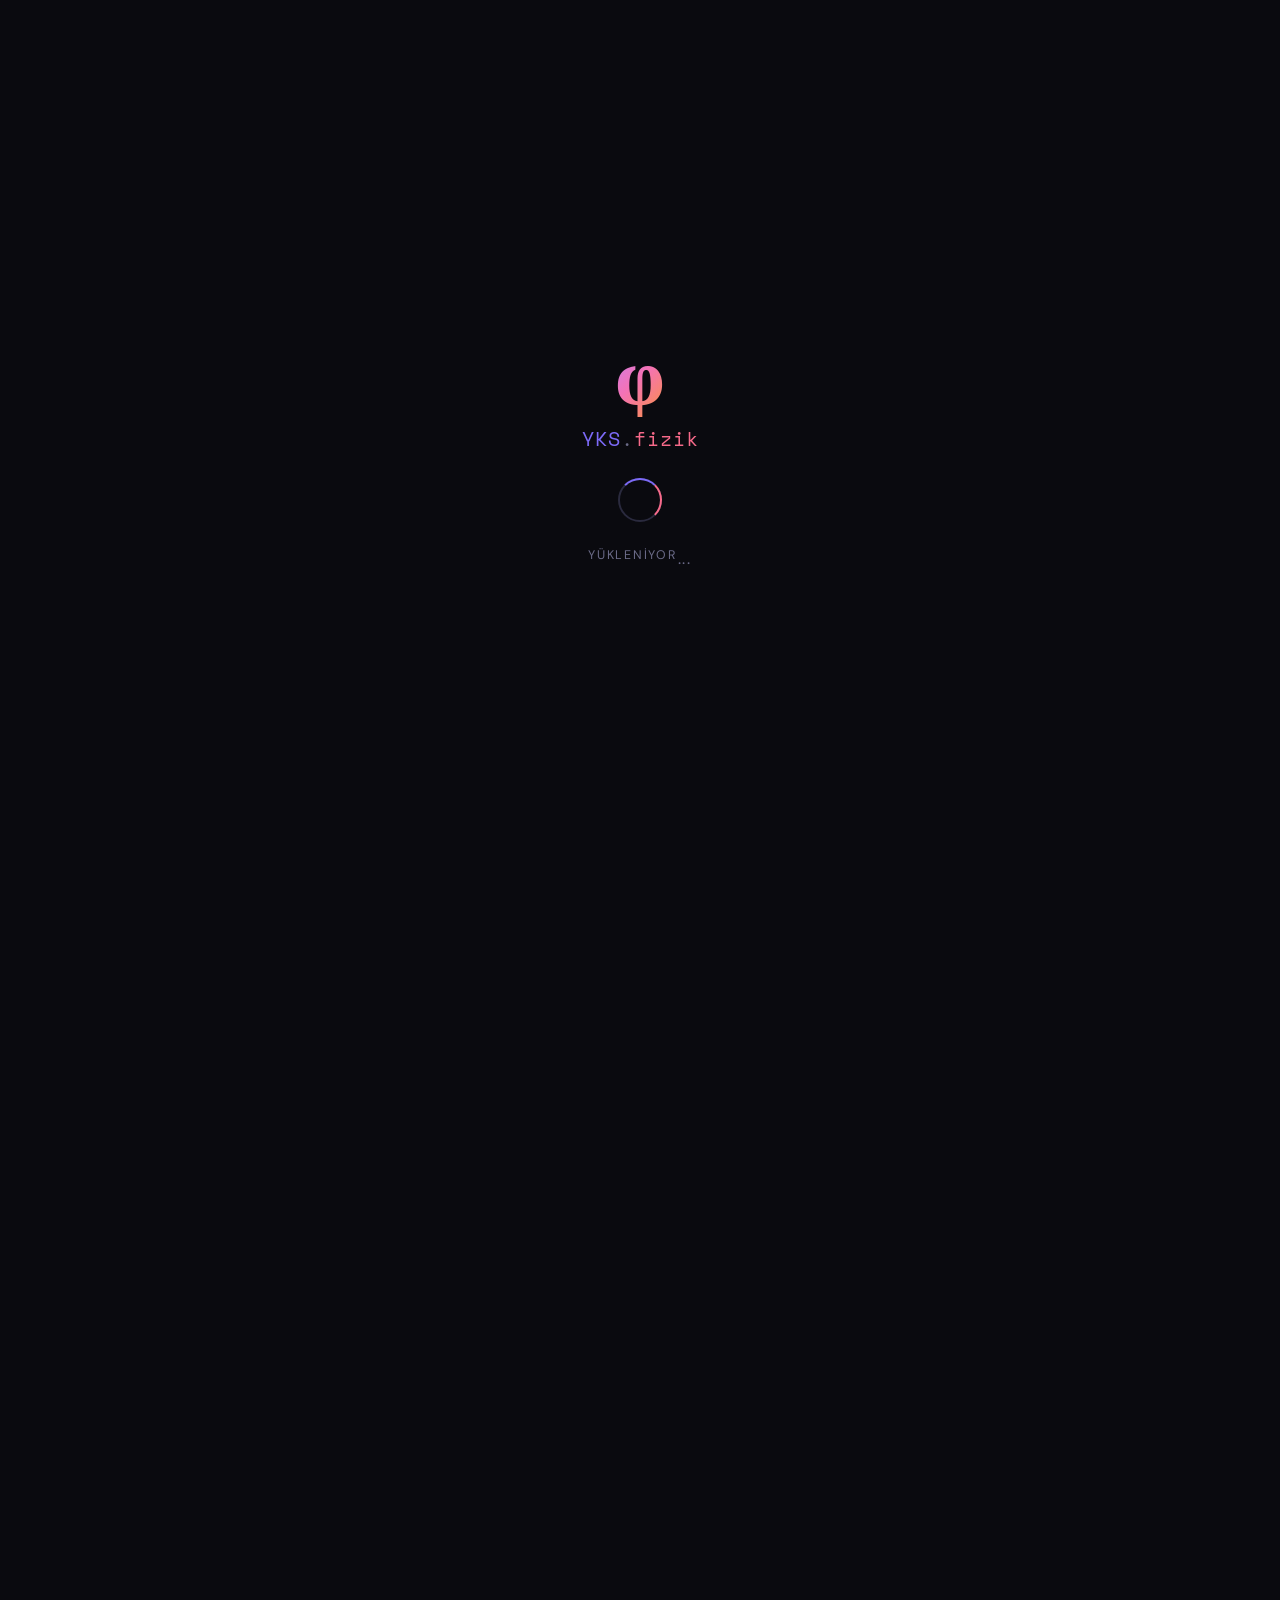
==== commit a599c845: "Add files via upload" ====
--- a/index.html
+++ b/index.html
@@ -2301,7 +2301,6 @@
 // ──────────────────────────────────────────────────────
 
 function revealSite(name) {
-  incrementVisitorCount(); // Her yeni ziyarette say
   document.body.classList.remove('loading');
   document.body.classList.add('site-reveal');
 
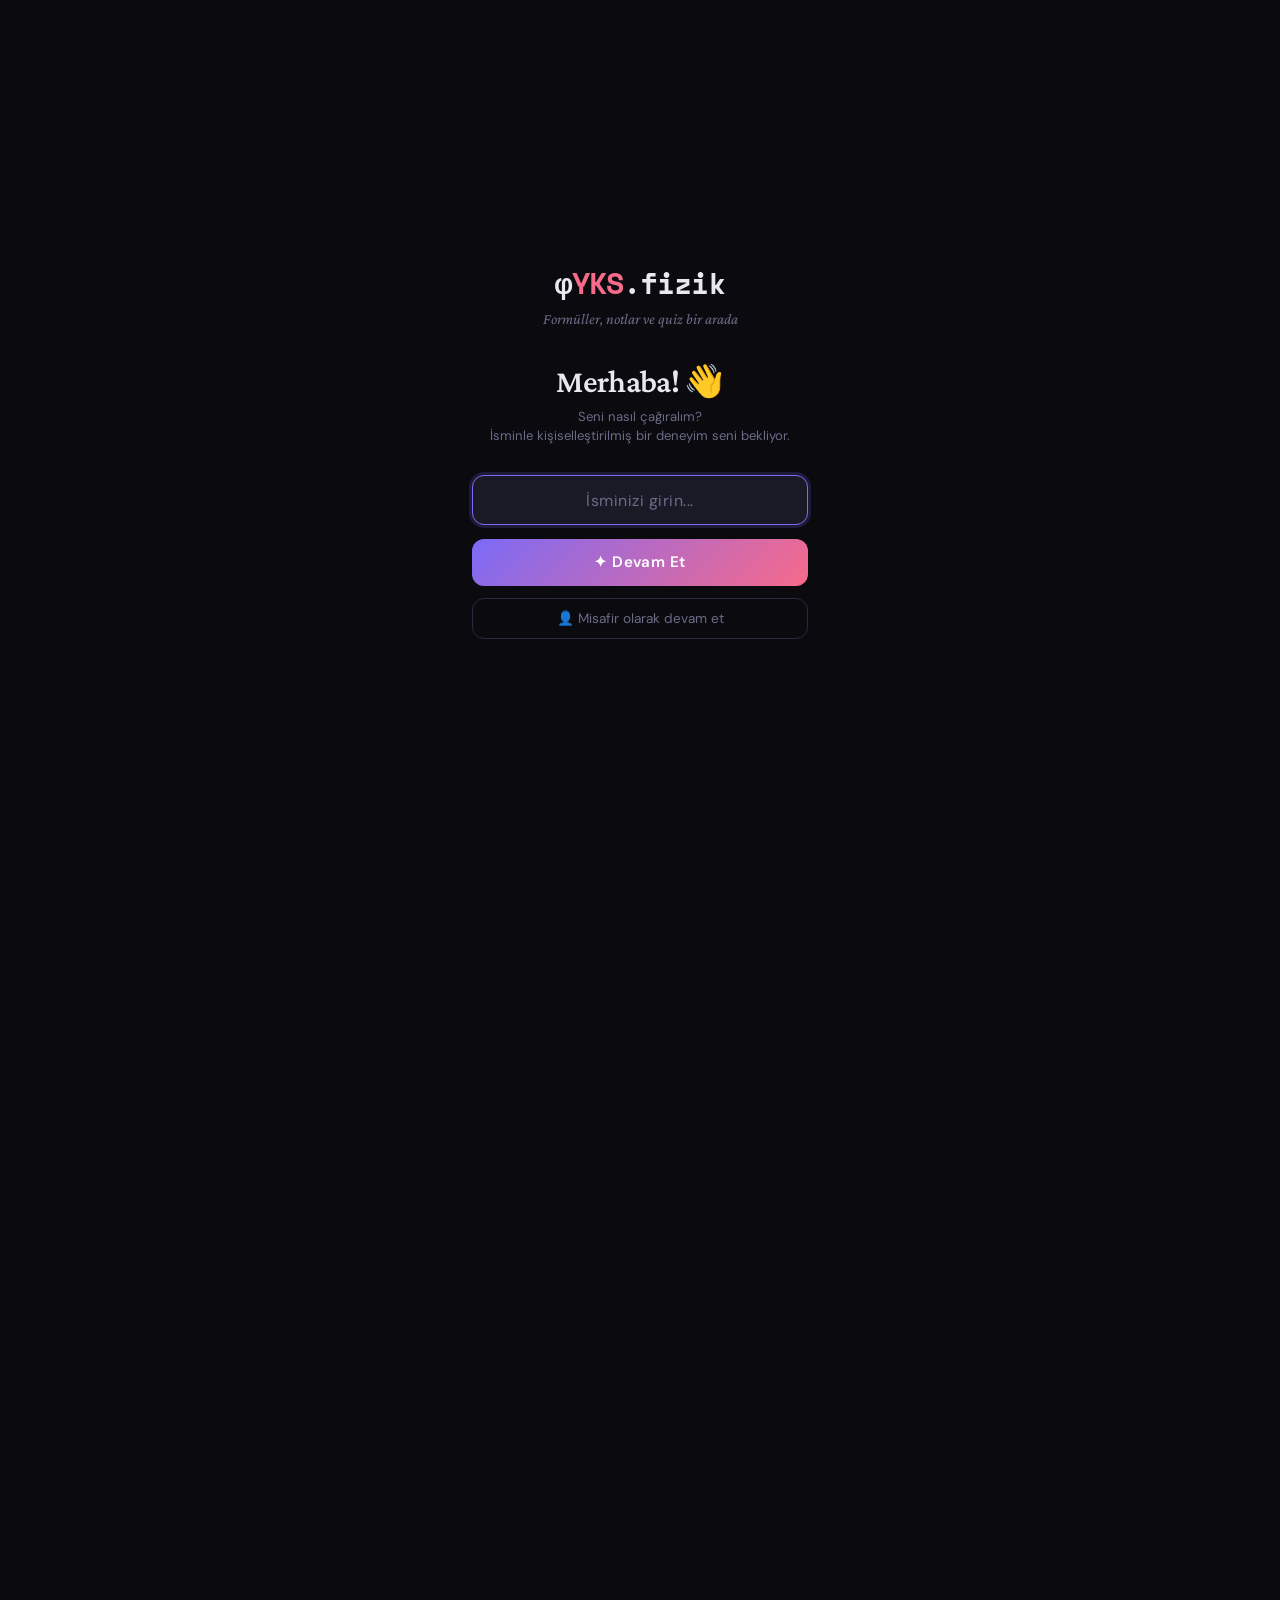
==== commit afe23f5c: "Add files via upload" ====
--- a/index.html
+++ b/index.html
@@ -309,7 +309,6 @@
     to   { opacity: 1; transform: none; }
   }
   /* ─────────────────────────────────────────────────── */
-
 
   body::before {
     content: '';
@@ -1353,7 +1352,6 @@
 </head>
 <body class="loading">
 
-<!-- LOADER -->
 <div id="loader">
   <div class="loader-brand">
     <div class="loader-phi">φ</div>
@@ -1362,10 +1360,7 @@
   <div class="loader-spinner"></div>
   <div class="loader-status">Yükleniyor<span class="loader-dots"><span>.</span><span>.</span><span>.</span></span></div>
 </div>
-<!-- /LOADER -->
-
-
-<!-- İSİM GİRİŞ EKRANI -->
+
 <div id="nameScreen">
   <div class="name-box">
     <div class="name-logo">φ<span>YKS</span>.fizik</div>
@@ -1379,9 +1374,7 @@
     <button class="name-btn-guest" onclick="submitGuest()">👤 Misafir olarak devam et</button>
   </div>
 </div>
-<!-- /İSİM GİRİŞ EKRANI -->
-
-<!-- TEMA SEÇİCİ -->
+
 <div id="themePicker">
   <div class="tp-title">Tema Seçin</div>
   <div class="tp-subtitle">Tercihini bir kez seç — kaydedilir</div>
@@ -1423,9 +1416,7 @@
 
   </div>
 </div>
-<!-- /TEMA SEÇİCİ -->
-
-<!-- MOBİL ARAMA OVERLAY -->
+
 <div id="mobileSearchOverlay" onclick="mobileSearchOutsideClick(event)">
   <div class="mobile-search-bar">
     <span style="color:var(--muted);font-size:0.9rem;flex-shrink:0">🔍</span>
@@ -1436,11 +1427,9 @@
     <button class="mobile-search-close" onclick="closeMobileSearch()">✖</button>
   </div>
 </div>
-<!-- /MOBİL ARAMA OVERLAY -->
 
 <header>
-  <!-- Masaüstü: normal logo | Mobil: arama toggle butonu -->
-  <div class="logo" id="logoBtn" onclick="mobileSearchToggle()">φ<span>YKS</span>.fizik <span class="logo-search-icon">🔍</span></div>
+    <div class="logo" id="logoBtn" onclick="mobileSearchToggle()">φ<span>YKS</span>.fizik <span class="logo-search-icon">🔍</span></div>
   <div class="header-center">
     <div class="search-bar" id="searchBarWrap">
       <span class="search-icon">🔍</span>
@@ -1458,7 +1447,7 @@
 <div class="hero">
   <div class="hero-glow"></div>
   <h1>YKS Fizik<br><em>Tüm Formüller</em></h1>
-  <p>Bu sitenin tasarımı,kodlaması Batuhan Sarısakal tarafından Geliştirilmiştir.(Sitemiz beta aşamasındadır,lütfen formüllere dikkat edelim.)</p>
+  <p>Developer: Batuhan Sarısakal <span style="opacity:0.6;font-size:0.9em">(beta)</span></p>
   <div class="stats-row">
     <div class="stat"><span class="stat-num" id="totalCount">0</span><span class="stat-label">Formül</span></div>
     <div class="stat"><span class="stat-num" id="topicCount">0</span><span class="stat-label">Konu</span></div>
@@ -1491,7 +1480,6 @@
   ">Created by Batuhan</span>
 </footer>
 
-<!-- FORMÜL DETAY MODALİ -->
 <div id="formulaModal" onclick="closeFmModal(event)">
   <div class="fm-box" id="fmBox">
     <button class="fm-close" onclick="closeFmModal(null)">✕</button>
@@ -1506,7 +1494,6 @@
     </div>
   </div>
 </div>
-<!-- /FORMÜL DETAY MODALİ -->
 
 <div class="modal-overlay" id="quizModal">
   <div class="modal">
@@ -2248,7 +2235,6 @@
 });
 // ──────────────────────────────────────────────────────
 
-
 // ─── LOADER + İSİM GİRİŞ ─────────────────────────────
 (function () {
   const duration = 3000 + Math.random() * 2000;
@@ -2366,9 +2352,7 @@
 buildSidebar();
 buildContent();
 </script>
-<!-- YUKARI BUTONU -->
 <button id="scrollTopBtn" onclick="window.scrollTo({top:0,behavior:'smooth'})" title="Yukarı çık">↑</button>
-<!-- /YUKARI BUTONU -->
 
 </body>
 </html>
